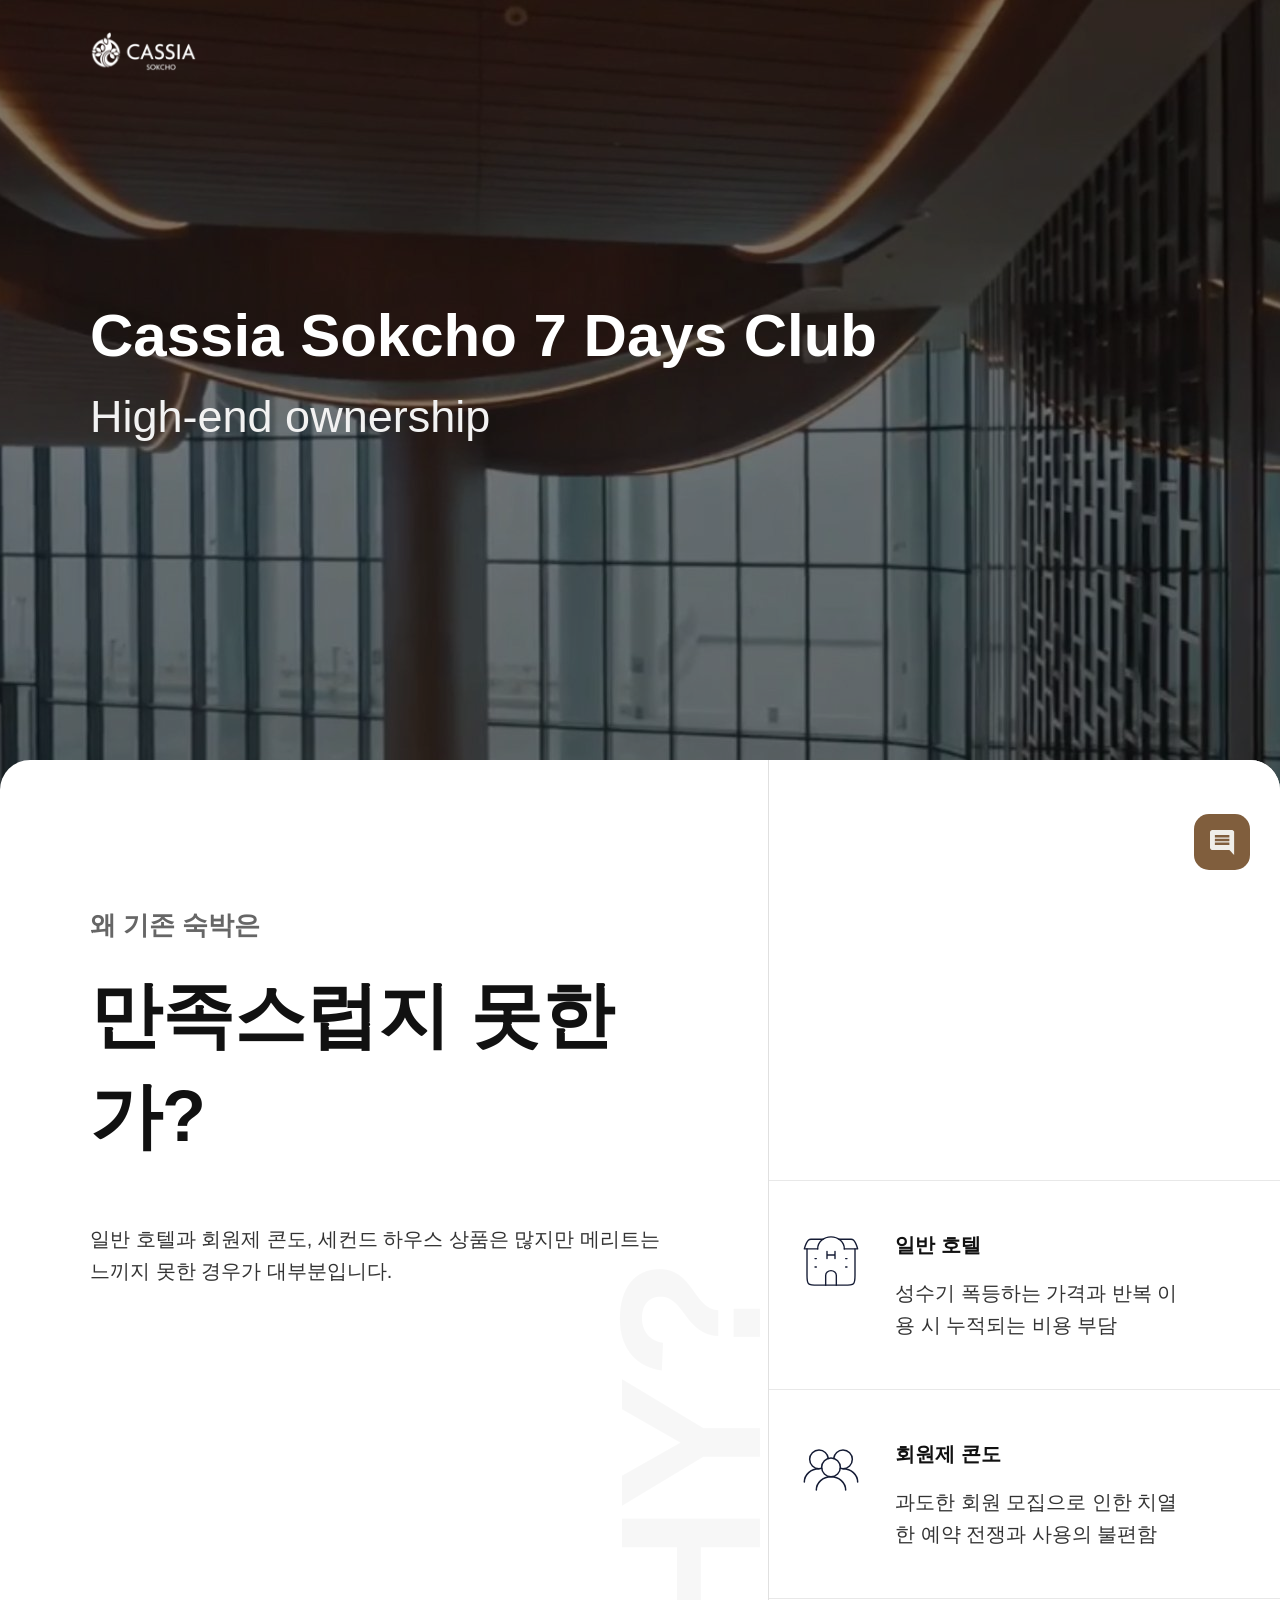
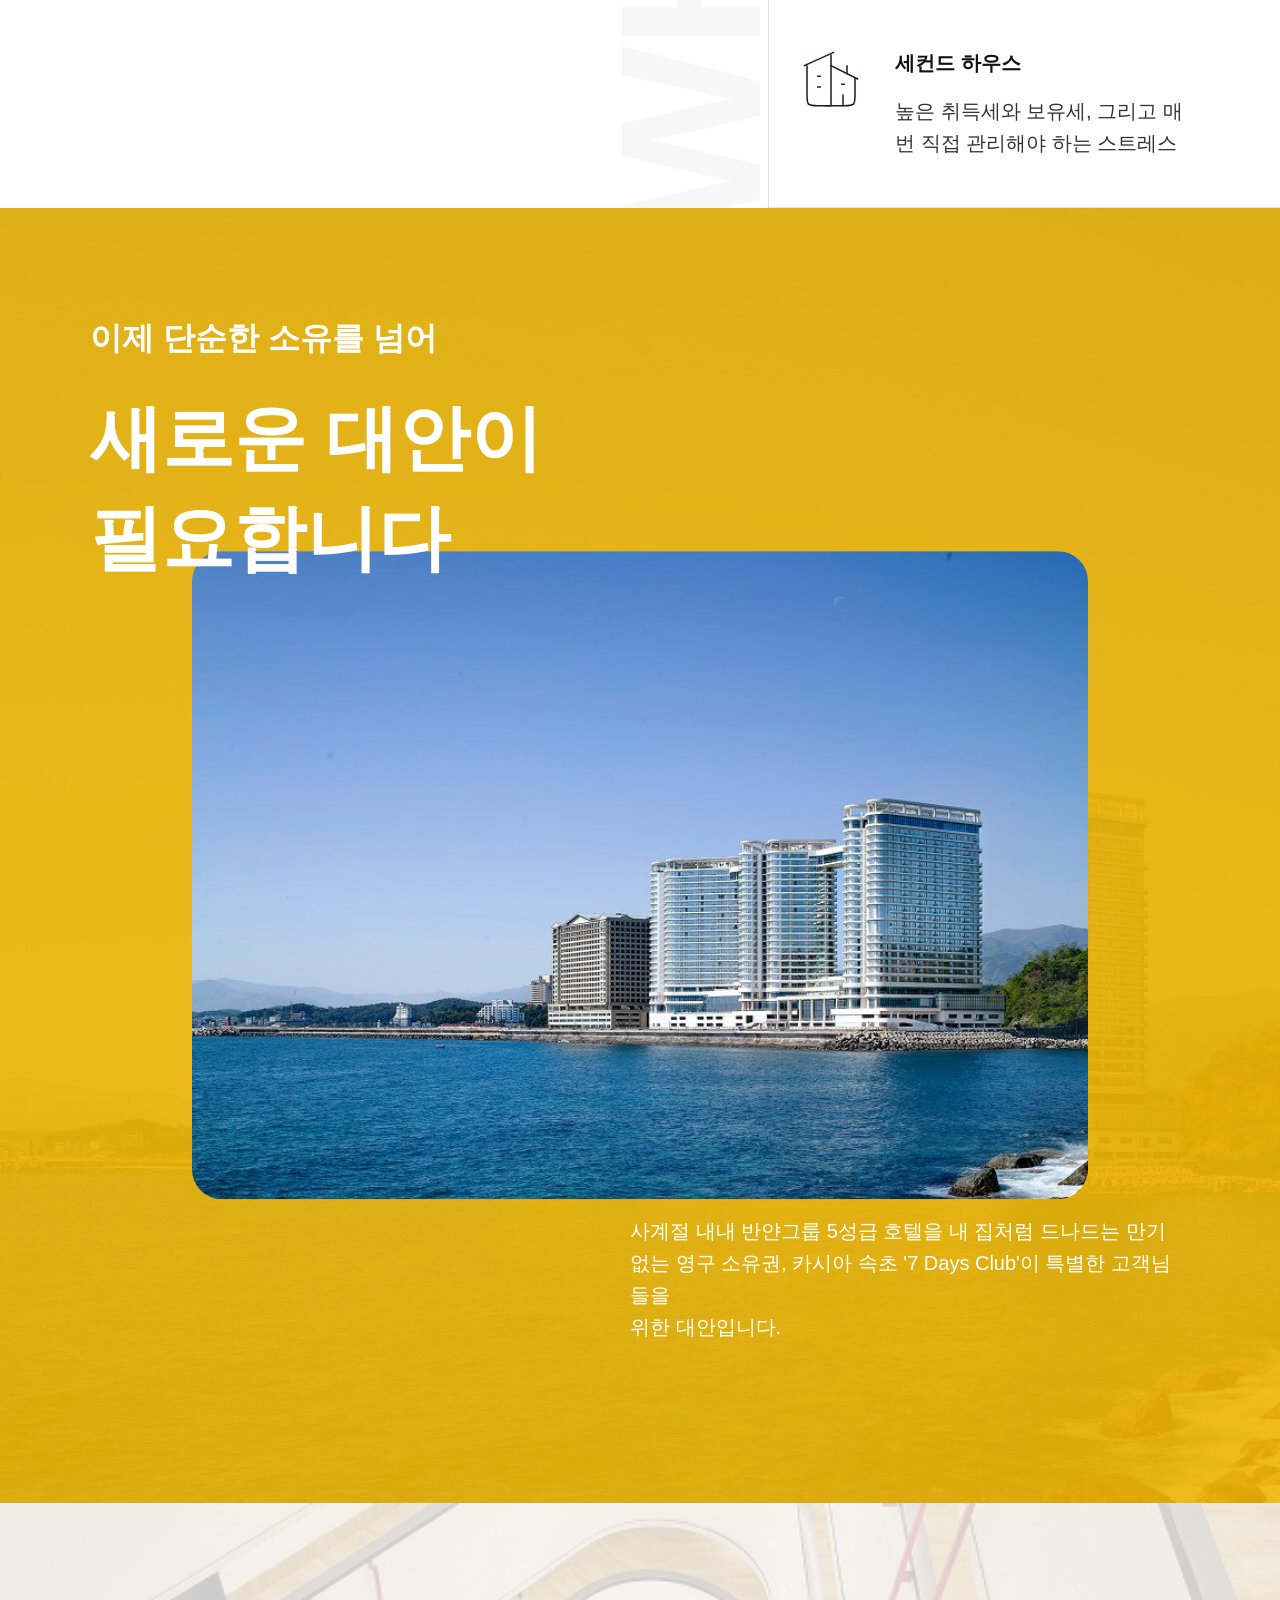
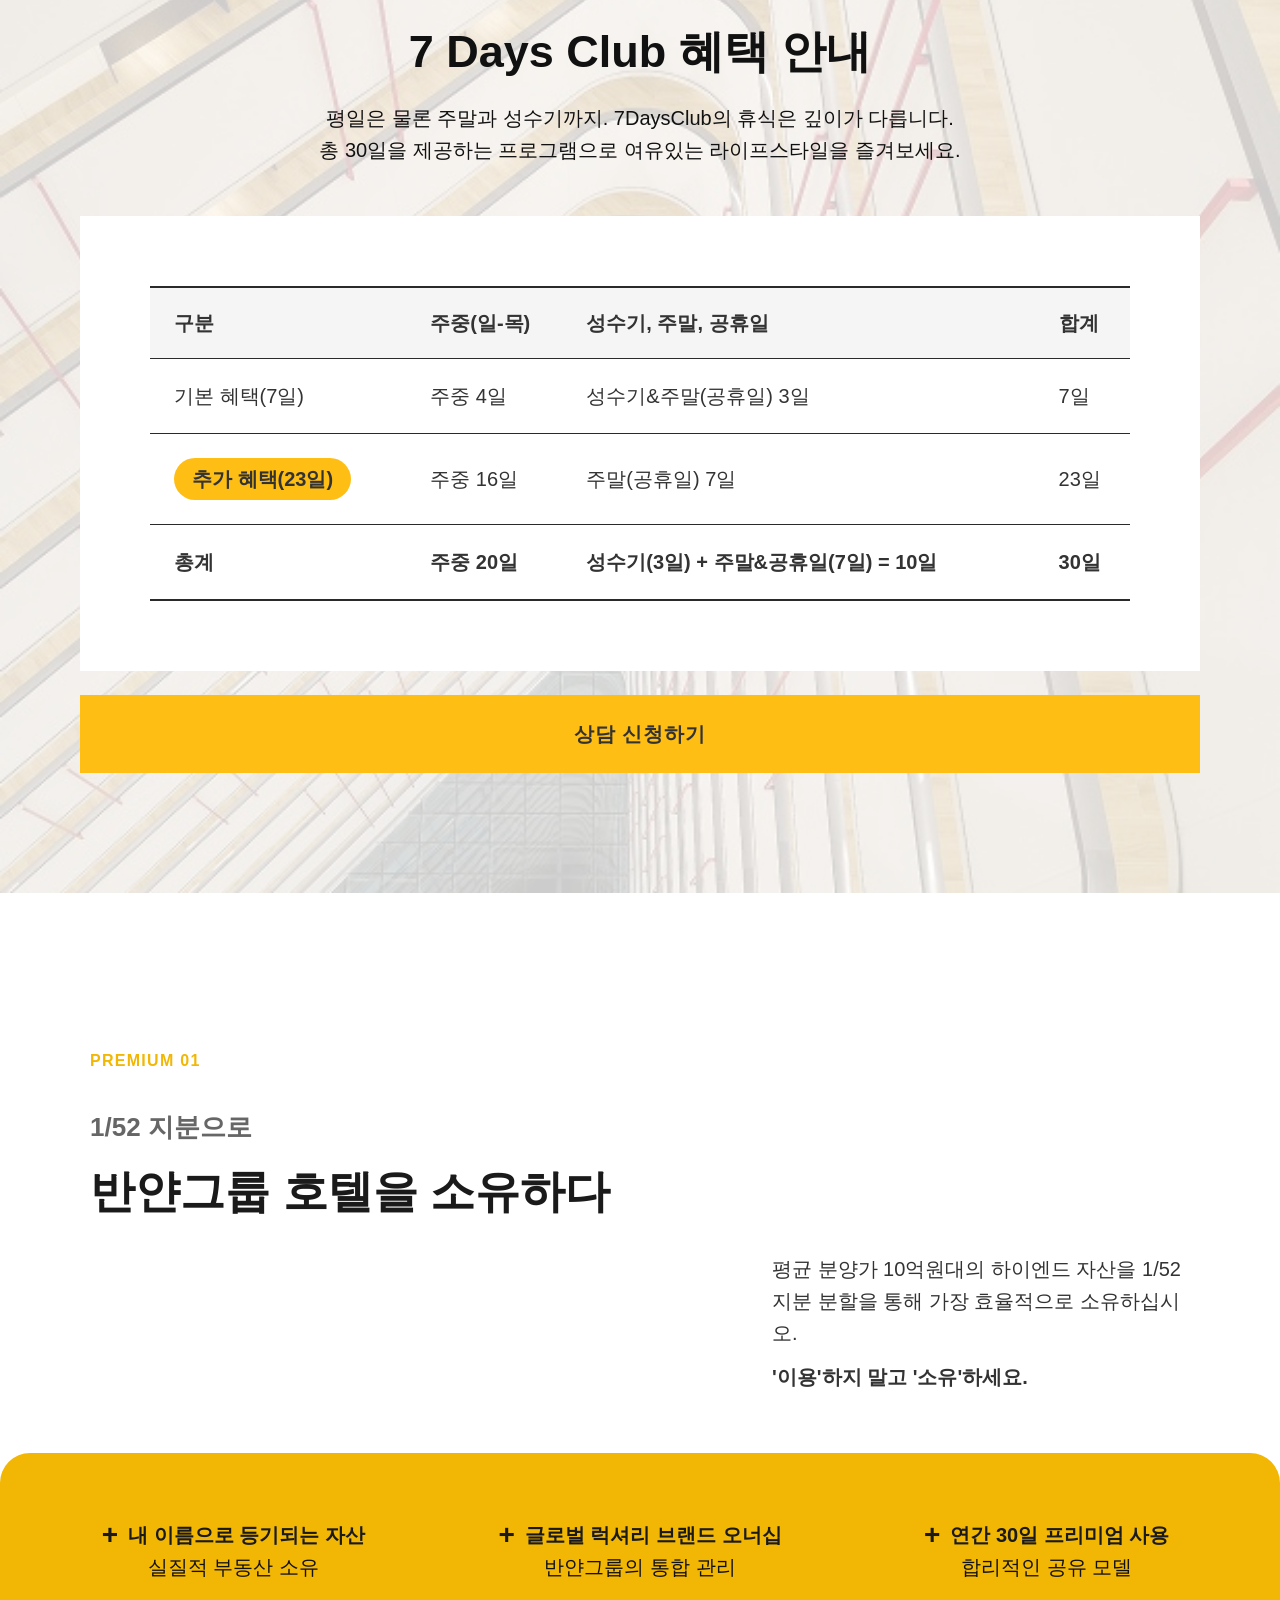
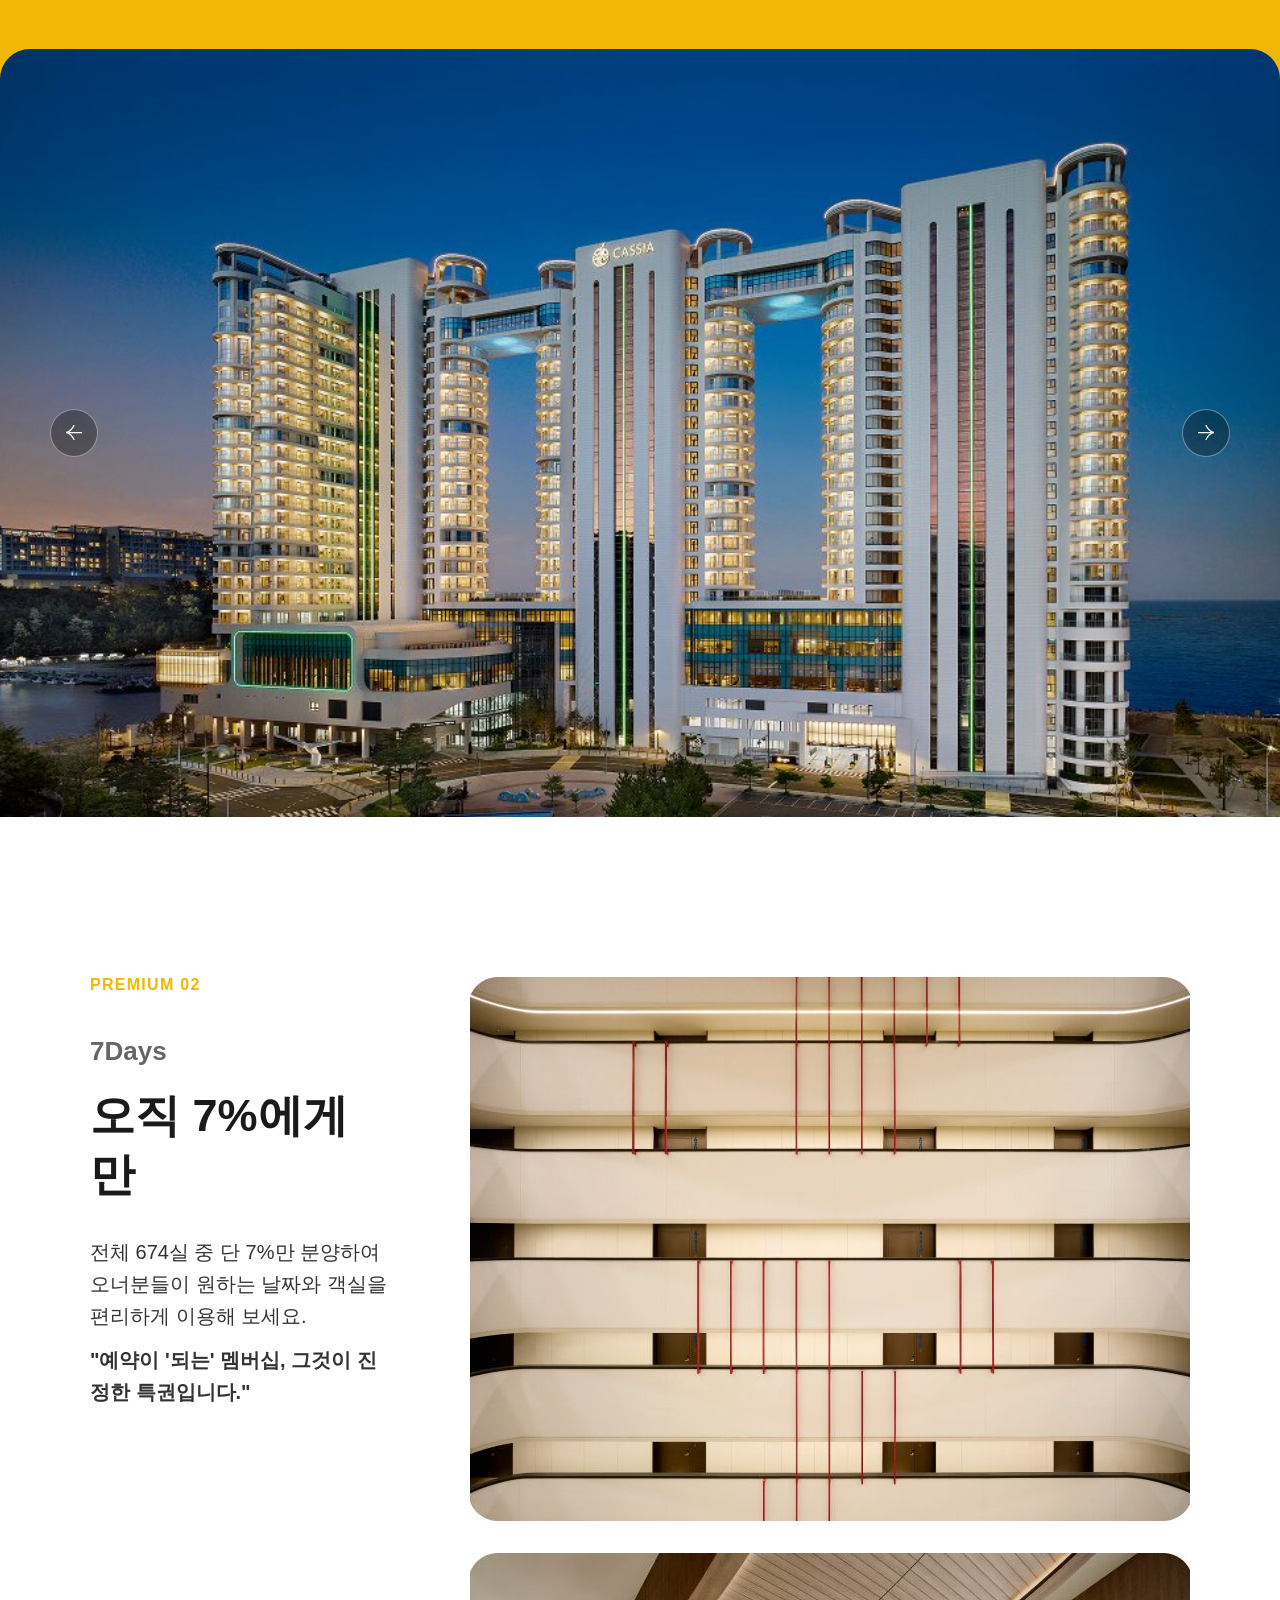
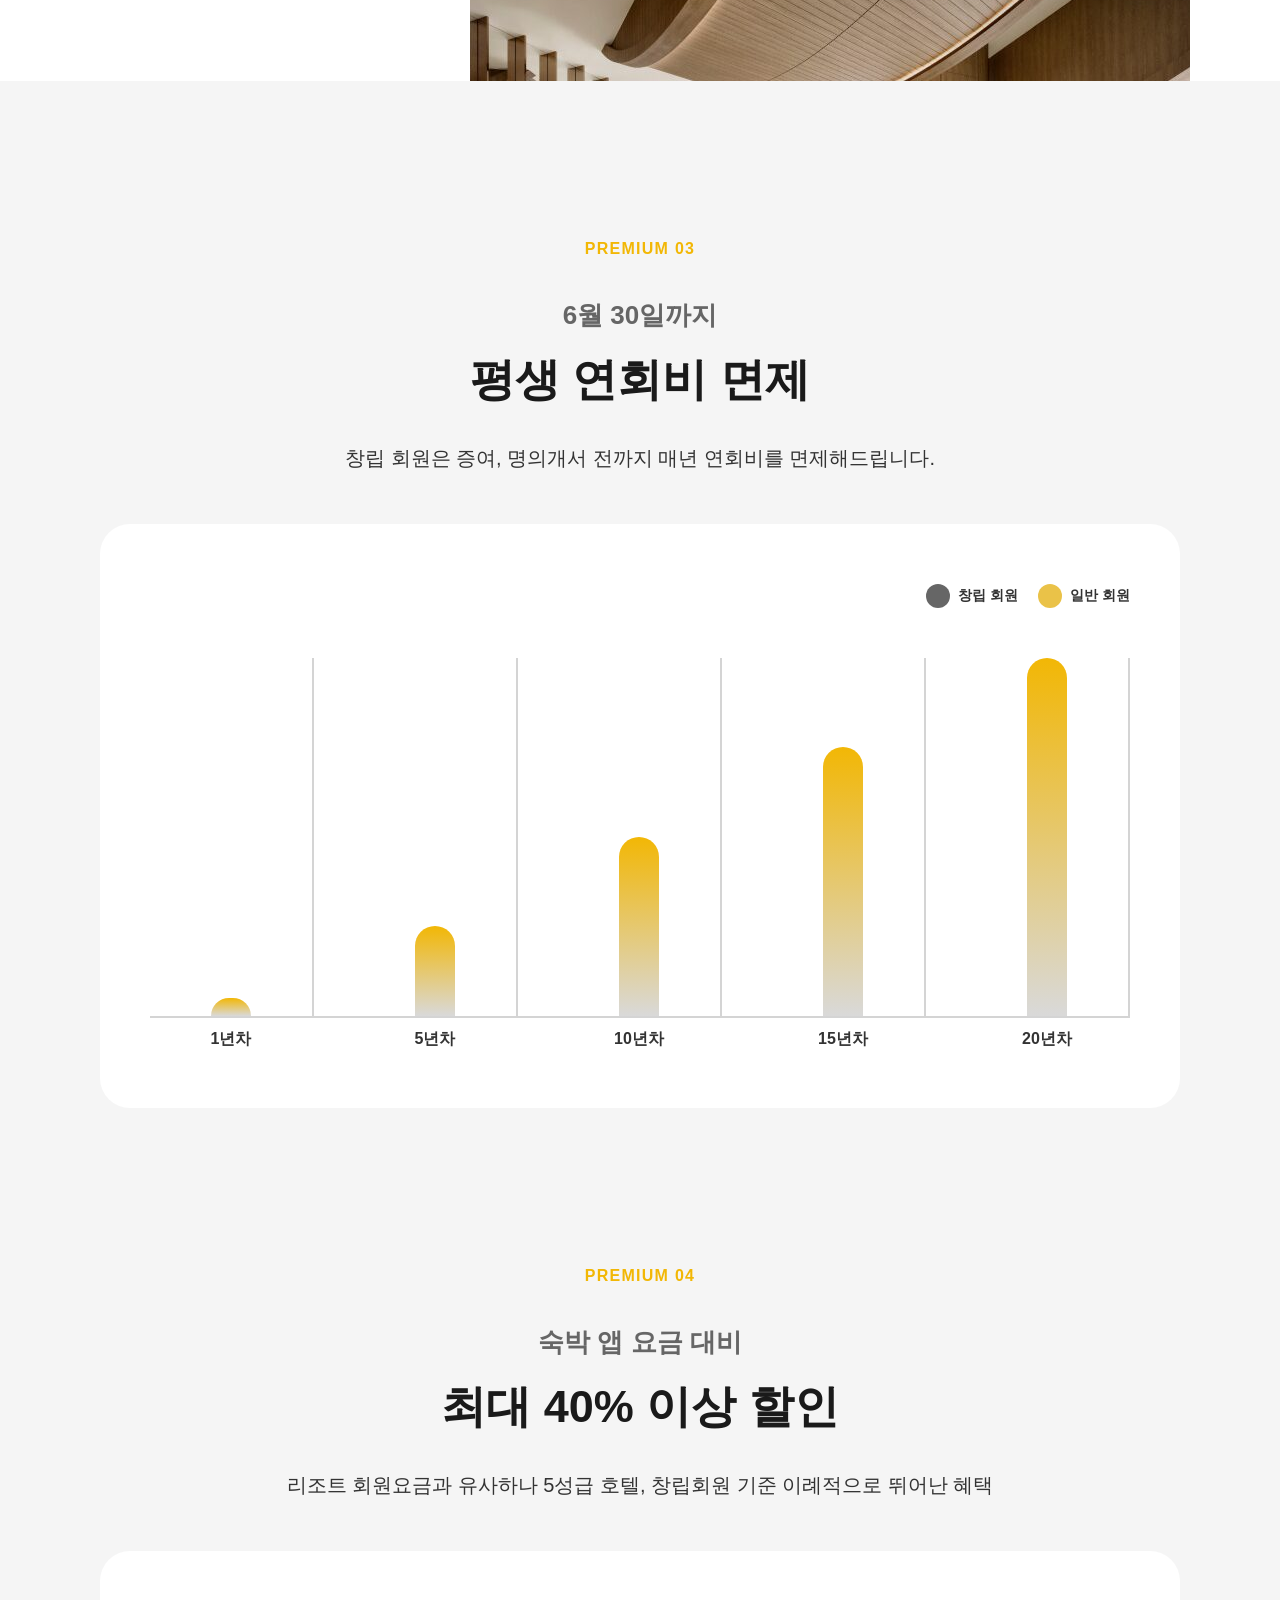
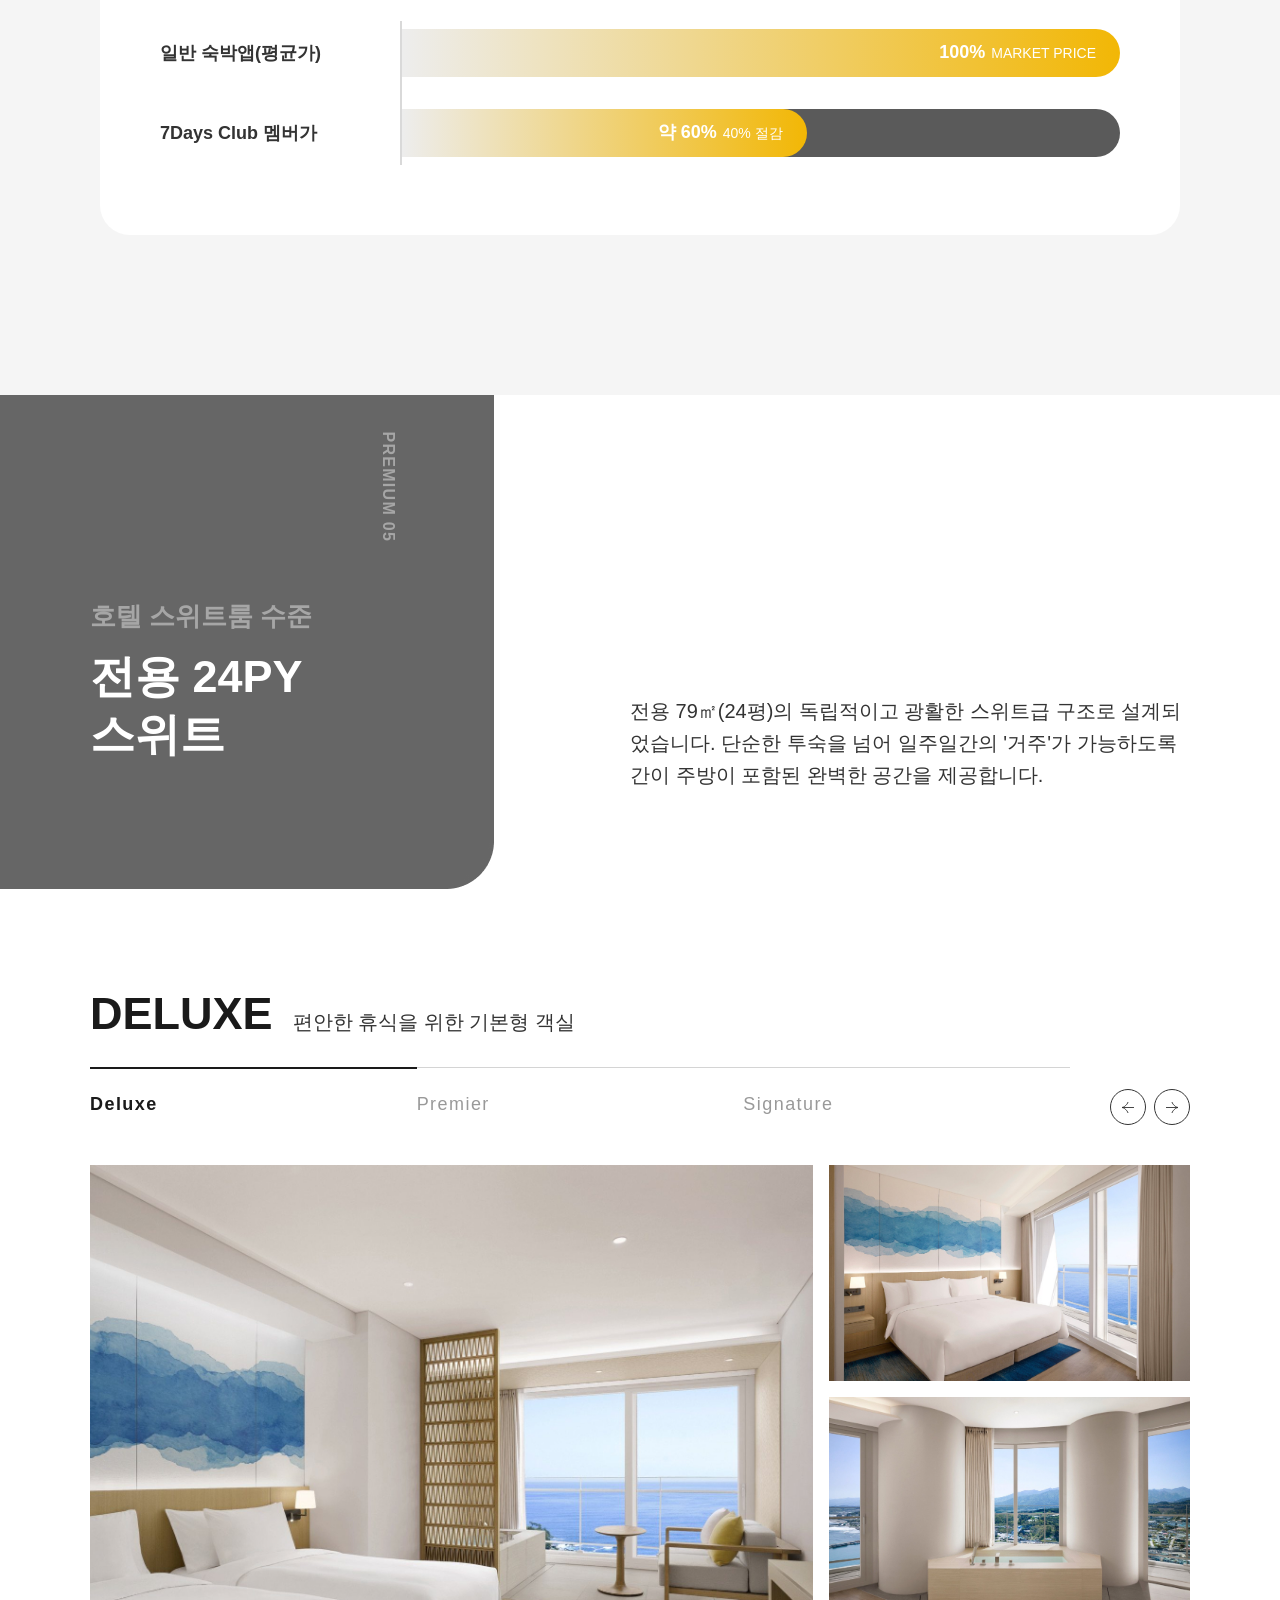
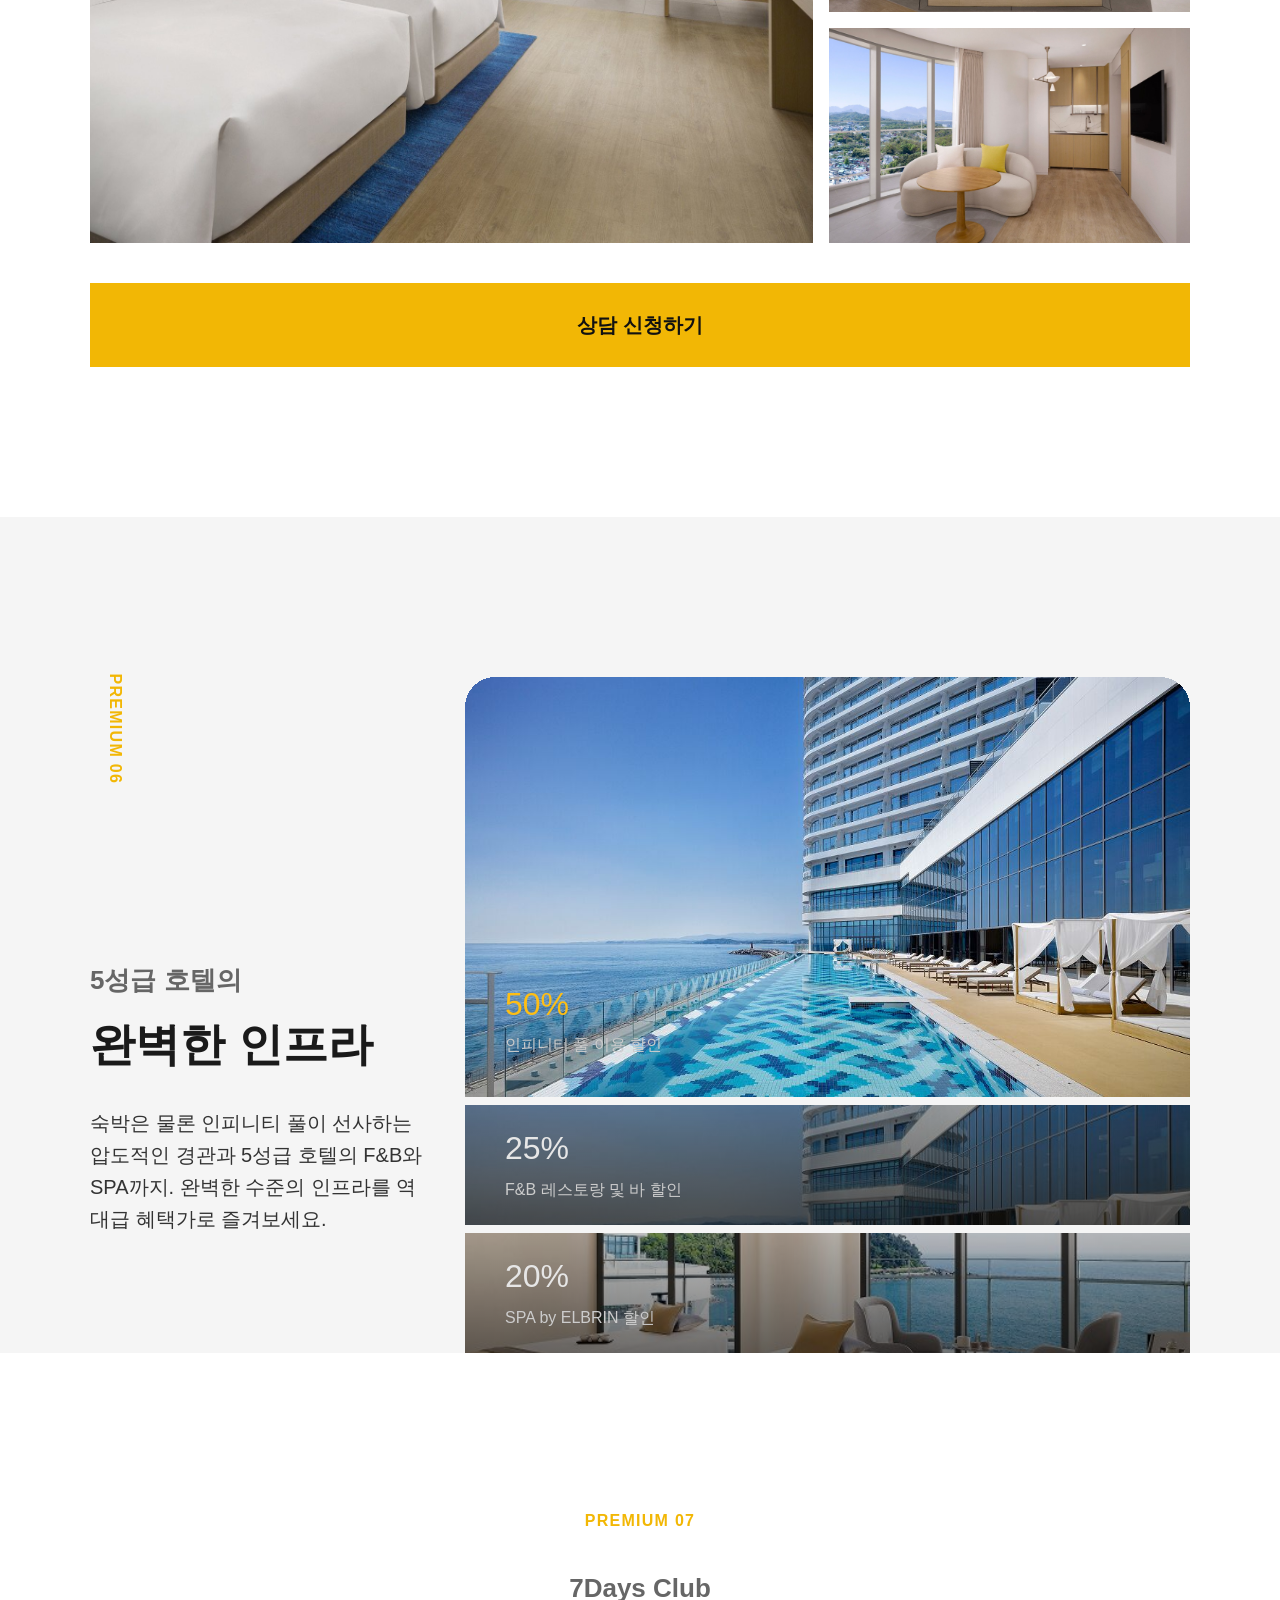
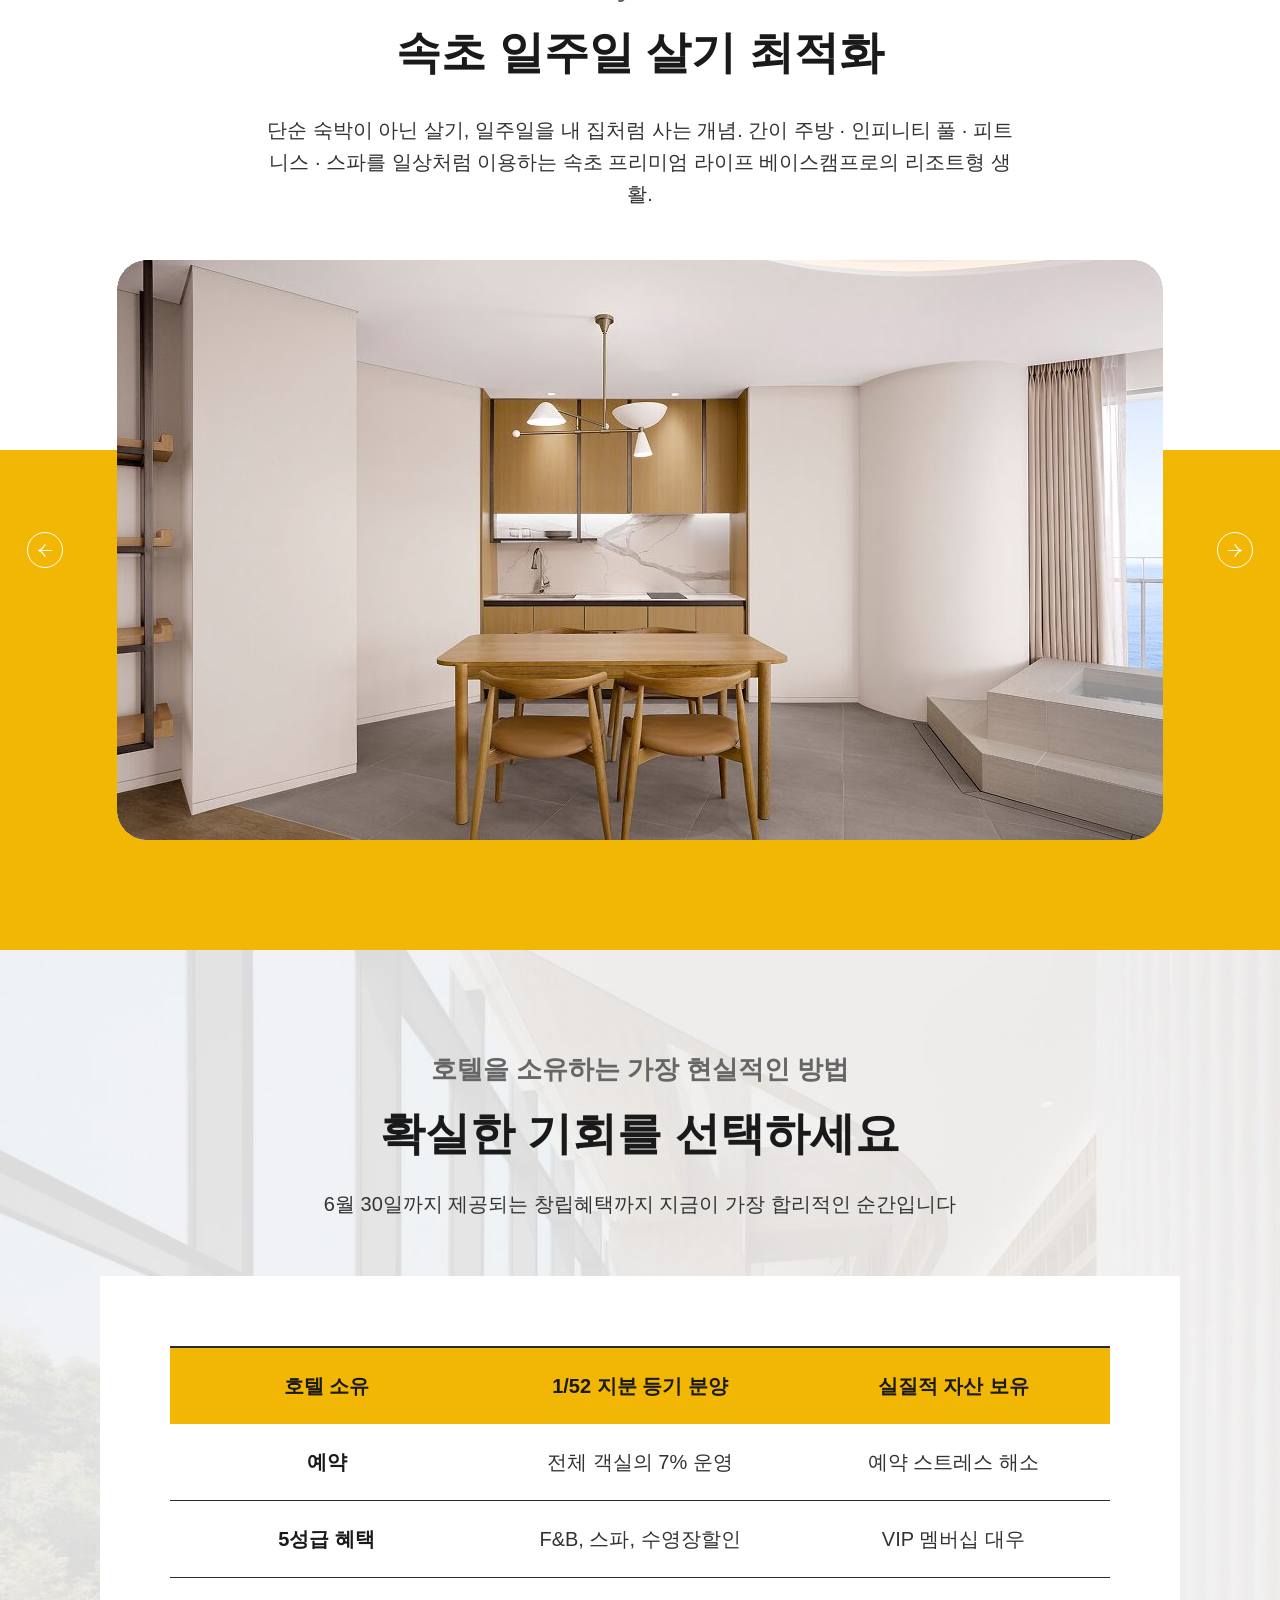
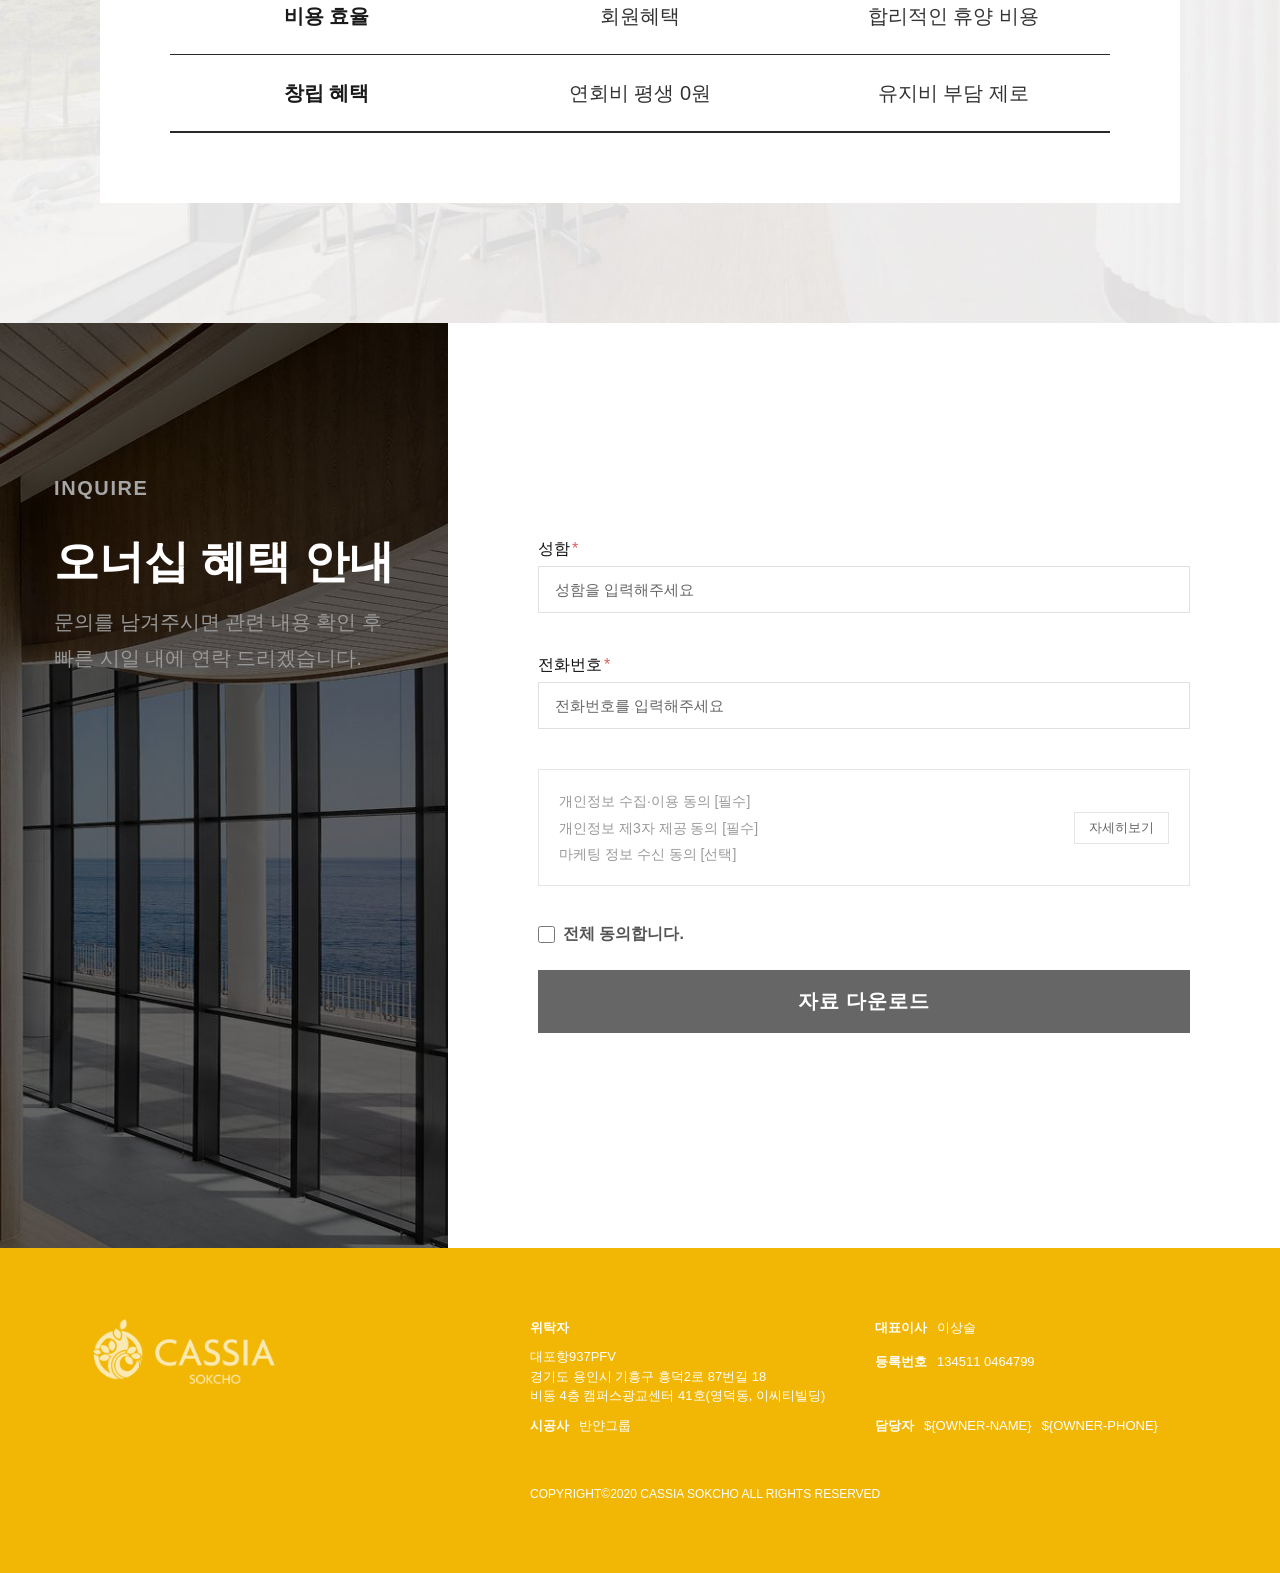
==== casiasokcho-landing-b/index.html @ c1ad207e "이미지 화질 수정, 스타일 수정" ====
<!DOCTYPE html>
<html lang="ko">
<head>
  <meta charset="UTF-8">
  <meta name="viewport" content="width=device-width, initial-scale=1.0">
  <title>Cassia Sokcho 7 Days Club</title>
  <link rel="stylesheet" href="css/reset.css">
  <link rel="stylesheet" href="https://cdn.jsdelivr.net/npm/swiper@11/swiper-bundle.min.css">
  <link rel="stylesheet" href="css/style.css">
  <script src="https://cdn.jsdelivr.net/npm/swiper@11/swiper-bundle.min.js"></script>
  <script src="js/main.js" defer></script>
  <script src="https://es.ehd.kr/widget/expertsales-widget.js"
    data-channel-token="wgt_d55f1be742e427d7e0019ab8b7cf5d9901edb56c66b932d9d0e668174b803bba"
    data-api-url="https://es.ehd.kr"
    data-hide-launcher="true"
    data-trigger-selector=".btn-talk"
    data-custom-name="${OWNER-NAME}"
    data-custom-phone="${OWNER-PHONE}" defer></script>
</head>
<body>

  <!-- HEADER (편집 불가 영역) -->
  <header id="layout-header">
    <h1 class="logo">
      <a href="#">
        <img data-object="FIXATION" src="images/common/logo_white.svg" alt="CASSIA SOKCHO">
      </a>
    </h1>
  </header>

  <!-- CONTENT (편집 가능 영역) -->
  <main id="layout-content">

    <!-- HERO -->
    <section class="sec sec-hero">
      <div class="hero-media">
        <img data-object="FIXATION" src="images/main/main-visual.jpg" alt="카시아 속초 메인 비주얼">
      </div>
      <div class="hero-overlay"></div>
      <div class="hero-content">
        <h2 data-editable="false" data-uid="home-ct-txt-1" class="hero-title">Cassia Sokcho 7 Days Club</h2>
        <p data-editable="false" data-uid="home-ct-txt-2" class="hero-sub">High-end ownership</p>
      </div>
    </section>

    <!-- WHY -->
    <section class="sec sec-why">
      <div class="why-inner">
        <div class="why-lead">
          <div class="why-decor" aria-hidden="true">WHY?</div>
          <p data-editable="false" data-uid="home-ct-txt-3" class="why-kicker">왜 기존 숙박은</p>
          <h2 data-editable="false" data-uid="home-ct-txt-4" class="why-title">만족스럽지 못한가?</h2>
          <p data-editable="false" data-uid="home-ct-txt-5" class="why-body">일반 호텔과 회원제 콘도, 세컨드 하우스 상품은 많지만 메리트는 느끼지 못한 경우가 대부분입니다.</p>
        </div>
        <ul class="why-list">
          <li class="why-item">
            <div class="why-icon">
              <img data-object="FIXATION" src="images/main/icon-hotel.svg" alt="일반 호텔 아이콘">
            </div>
            <div class="why-text">
              <p data-editable="false" data-uid="home-ct-txt-6" class="why-item-label">일반 호텔</p>
              <p data-editable="false" data-uid="home-ct-txt-7" class="why-item-body">성수기 폭등하는 가격과 반복 이용 시 누적되는 비용 부담</p>
            </div>
          </li>
          <li class="why-item">
            <div class="why-icon">
              <img data-object="FIXATION" src="images/main/icon-user-group.svg" alt="회원제 콘도 아이콘">
            </div>
            <div class="why-text">
              <p data-editable="false" data-uid="home-ct-txt-8" class="why-item-label">회원제 콘도</p>
              <p data-editable="false" data-uid="home-ct-txt-9" class="why-item-body">과도한 회원 모집으로 인한 치열한 예약 전쟁과 사용의 불편함</p>
            </div>
          </li>
          <li class="why-item">
            <div class="why-icon">
              <img data-object="FIXATION" src="images/main/icon-house.svg" alt="세컨드 하우스 아이콘">
            </div>
            <div class="why-text">
              <p data-editable="false" data-uid="home-ct-txt-10" class="why-item-label">세컨드 하우스</p>
              <p data-editable="false" data-uid="home-ct-txt-11" class="why-item-body">높은 취득세와 보유세, 그리고 매번 직접 관리해야 하는 스트레스</p>
            </div>
          </li>
        </ul>
      </div>
    </section>

    <!-- 새로운 대안이 필요합니다 -->
    <section class="sec sec-alternative">
      <div class="alternative-bg">
        <img data-object="FIXATION" src="images/main/b-alternative-bg.jpg" alt="카시아 속초 대안">
      </div>
      <div class="alternative-inner">
        <p data-editable="false" data-uid="home-ct-txt-12" class="alternative-kicker">이제 단순한 소유를 넘어</p>
        <h2 data-editable="false" data-uid="home-ct-txt-13" class="alternative-title">새로운 대안이<br>필요합니다</h2>
        <p data-editable="false" data-uid="home-ct-txt-14" class="alternative-body">사계절 내내 반얀그룹 5성급 호텔을 내 집처럼 드나드는 만기 없는 영구 소유권, 카시아 속초 '7 Days Club'이 특별한 고객님들을<br />위한 대안입니다.</p>
      </div>
      <div class="alternative-image">
        <img data-object="FIXATION" src="images/main/slider-img-2.jpg" alt="카시아 속초 대안 이미지">
      </div>
    </section>

    <!-- 7 Days Club 혜택 안내 (A안 기반) -->
    <section class="sec sec-benefit">
      <div class="benefit-bg">
        <img data-object="FIXATION" src="images/sub/exclusive-img-3.jpg" alt="7 Days Club 혜택 섹션 배경">
      </div>
      <div class="benefit-overlay"></div>
      <div class="inner">
        <h2 data-editable="false" data-uid="home-ct-txt-23" class="sec-title">7 Days Club 혜택 안내</h2>
        <p data-editable="false" data-uid="home-ct-txt-24" class="benefit-intro">
          평일은 물론 주말과 성수기까지. 7DaysClub의 휴식은 깊이가 다릅니다.<br>
          총 30일을 제공하는 프로그램으로 여유있는 라이프스타일을 즐겨보세요.
        </p>
        <div class="benefit-table-wrap">
          <table class="benefit-table">
            <thead>
              <tr>
                <th data-editable="false">구분</th>
                <th data-editable="false">주중(일-목)</th>
                <th data-editable="false">성수기, 주말, 공휴일</th>
                <th data-editable="false">합계</th>
              </tr>
            </thead>
            <tbody>
              <tr>
                <td class="cell-category" data-editable="false" data-uid="home-ct-txt-25">기본 혜택(7일)</td>
                <td data-label="주중(일-목)" data-editable="false" data-uid="home-ct-txt-26"><span class="benefit-pc-text">주중 </span>4일</td>
                <td data-label="성수기, 주말, 공휴일" data-editable="false" data-uid="home-ct-txt-27"><span class="benefit-pc-text">성수기&주말(공휴일) </span>3일</td>
                <td data-label="합계" data-editable="false" data-uid="home-ct-txt-28">7일</td>
              </tr>
              <tr class="row-highlight">
                <td class="cell-category" data-editable="false" data-uid="home-ct-txt-29"><span class="badge">추가 혜택(23일)</span></td>
                <td data-label="주중(일-목)" data-editable="false" data-uid="home-ct-txt-30"><span class="benefit-pc-text">주중 </span>16일</td>
                <td data-label="성수기, 주말, 공휴일" data-editable="false" data-uid="home-ct-txt-31"><span class="benefit-pc-text">주말(공휴일) </span>7일</td>
                <td data-label="합계" data-editable="false" data-uid="home-ct-txt-32">23일</td>
              </tr>
              <tr class="row-total">
                <td class="cell-category" data-editable="false" data-uid="home-ct-txt-33">총계</td>
                <td data-label="주중(일-목)" data-editable="false" data-uid="home-ct-txt-34"><span class="benefit-pc-text">주중 </span>20일</td>
                <td data-label="성수기, 주말, 공휴일" data-editable="false" data-uid="home-ct-txt-35"><span class="benefit-pc-text">성수기(3일) + 주말&공휴일(7일) = </span>10일</td>
                <td data-label="합계" data-editable="false" data-uid="home-ct-txt-36">30일</td>
              </tr>
            </tbody>
          </table>
        </div>
        <a href="#consult" data-editable="false" data-uid="home-ct-btn-1" class="btn-primary">상담 신청하기</a>
      </div>
    </section>

    <!-- PREMIUM 01: 1/52 지분으로 반얀그룹 호텔을 소유하다 -->
    <section class="sec sec-premium01">
      <div class="premium01-top">
        <div class="premium01-inner">
          <div class="premium01-left">
            <p data-editable="false" data-uid="home-ct-txt-15" class="premium-tag">PREMIUM 01</p>
            <p data-editable="false" data-uid="home-ct-txt-16" class="premium-kicker">1/52 지분으로</p>
            <h2 data-editable="false" data-uid="home-ct-txt-17" class="premium-title">반얀그룹 호텔을 소유하다</h2>
          </div>
          <div class="premium01-right">
            <p data-editable="false" data-uid="home-ct-txt-18" class="premium-body">평균 분양가 10억원대의 하이엔드 자산을 1/52 지분 분할을 통해 가장 효율적으로 소유하십시오.</p>
            <p data-editable="false" data-uid="home-ct-txt-19" class="premium-body-strong">'이용'하지 말고 '소유'하세요.</p>
          </div>
        </div>
      </div>
      <div class="premium01-benefits">
        <div class="benefit-cell">
          <p data-editable="false" data-uid="home-ct-txt-20" class="benefit-text">
            <span class="benefit-plus" aria-hidden="true">+</span>
            내 이름으로 등기되는 자산</p>
            <p>실질적 부동산 소유</p>
        </div>
        <div class="benefit-cell">
          <p data-editable="false" data-uid="home-ct-txt-21" class="benefit-text">
            <span class="benefit-plus" aria-hidden="true">+</span>
            글로벌 럭셔리 브랜드 오너십</p>
            <p>반얀그룹의 통합 관리</p>
        </div>
        <div class="benefit-cell">
          <p data-editable="false" data-uid="home-ct-txt-22" class="benefit-text">
            <span class="benefit-plus" aria-hidden="true">+</span>
            연간 30일 프리미엄 사용</p>
            <p>합리적인 공유 모델</p>
        </div>
      </div>
      <div class="premium01-band">
        <!-- Swiper: A안 merit-swiper 스타일 -->
        <div class="premium01-slider merit-slider-wrap">
          <div class="swiper merit-swiper" id="premium01Swiper">
            <div class="swiper-wrapper">
              <div class="swiper-slide">
                <img data-editable="false" data-uid="home-ct-img-1" src="images/main/slider-img-1.jpg" alt="카시아 속초">
              </div>
              <div class="swiper-slide">
                <img data-editable="false" data-uid="home-ct-img-2" src="images/sub/premium01-slide-2.jpg" alt="카시아 속초">
              </div>
              <div class="swiper-slide">
                <img data-editable="false" data-uid="home-ct-img-3" src="images/main/main-global-portfolio-1.jpg" alt="카시아 속초">
              </div>
            </div>
            <div class="swiper-pagination merit-pagination"></div>
          </div>
          <div class="merit-slider-top">
            <div class="merit-counter">
              <span class="merit-current">01</span>
              <span class="merit-bar"><span class="merit-progress"></span></span>
              <span class="merit-total">03</span>
            </div>
          </div>
          <button type="button" class="btn-merit-prev" aria-label="이전">
            <img data-object="FIXATION" src="images/common/arr-prev-w.svg" alt="이전">
          </button>
          <button type="button" class="btn-merit-next" aria-label="다음">
            <img data-object="FIXATION" src="images/common/arr-next-w.svg" alt="다음">
          </button>
        </div>
      </div>
    </section>

    <!-- PREMIUM 02: 오직 7%에게만 -->
    <section class="sec sec-premium02">
      <div class="premium02-inner">
        <div class="premium02-left">
          <p data-editable="false" data-uid="home-ct-txt-42" class="premium-tag">PREMIUM 02</p>
          <p data-editable="false" data-uid="home-ct-txt-43" class="premium-kicker">7Days</p>
          <h2 data-editable="false" data-uid="home-ct-txt-44" class="premium-title">오직 7%에게만</h2>
          <p data-editable="false" data-uid="home-ct-txt-45" class="premium-body">전체 674실 중 단 7%만 분양하여 오너분들이 원하는 날짜와 객실을 편리하게 이용해 보세요.</p>
          <p data-editable="false" data-uid="home-ct-txt-46" class="premium-body-strong">"예약이 '되는' 멤버십, 그것이 진정한 특권입니다."</p>
        </div>
        <div class="premium02-right">
          <div class="swiper night-swiper" id="nightSwiper">
            <div class="swiper-wrapper night-stack">
              <div class="swiper-slide night-card">
                <img data-editable="false" data-uid="home-ct-img-n1" src="images/main/b-night-1.jpg" alt="카시아 속초 야경 1">
              </div>
              <div class="swiper-slide night-card">
                <img data-editable="false" data-uid="home-ct-img-n2" src="images/main/b-night-2.jpg" alt="카시아 속초 야경 2">
              </div>
              <div class="swiper-slide night-card">
                <img data-editable="false" data-uid="home-ct-img-n3" src="images/main/b-night-3.jpg" alt="카시아 속초 야경 3">
              </div>
            </div>
            <div class="swiper-pagination night-pagination"></div>
          </div>
        </div>
      </div>
    </section>

    <!-- PREMIUM 03: 평생 연회비 면제 + 차트 -->
    <section class="sec sec-premium03">
      <div class="premium03-inner">
        <div class="premium03-head">
          <p data-editable="false" data-uid="home-ct-txt-47" class="premium-tag">PREMIUM 03</p>
          <p data-editable="false" data-uid="home-ct-txt-48" class="premium-kicker">6월 30일까지</p>
          <h2 data-editable="false" data-uid="home-ct-txt-49" class="premium-title">평생 연회비 면제</h2>
          <p data-editable="false" data-uid="home-ct-txt-50" class="premium-body">창립 회원은 증여, 명의개서 전까지 매년 연회비를 면제해드립니다.</p>
        </div>
        <div class="chart-card">
          <div class="chart-legend">
            <span class="legend-dot legend-dot--accent"></span><span data-editable="false" data-uid="home-ct-txt-51">창립 회원</span>
            <span class="legend-dot legend-dot--alt"></span><span data-editable="false" data-uid="home-ct-txt-52">일반 회원</span>
          </div>
          <ul class="chart-bars">
            <li class="chart-bar"><span class="bar bar--5" style="--h:5%"></span><span class="bar-label" data-editable="false" data-uid="home-ct-txt-53">1년차</span></li>
            <li class="chart-bar"><span class="bar bar--25" style="--h:25%"></span><span class="bar-label" data-editable="false" data-uid="home-ct-txt-54">5년차</span></li>
            <li class="chart-bar"><span class="bar bar--50" style="--h:50%"></span><span class="bar-label" data-editable="false" data-uid="home-ct-txt-55">10년차</span></li>
            <li class="chart-bar"><span class="bar bar--75" style="--h:75%"></span><span class="bar-label" data-editable="false" data-uid="home-ct-txt-56">15년차</span></li>
            <li class="chart-bar"><span class="bar bar--100" style="--h:100%"></span><span class="bar-label" data-editable="false" data-uid="home-ct-txt-57">20년차</span></li>
          </ul>
        </div>
      </div>
    </section>

    <!-- PREMIUM 04: 숙박 앱 요금 대비 최대 40% 이상 할인 -->
    <section class="sec sec-premium04">
      <div class="premium04-inner">
        <div class="premium04-head">
          <p data-editable="false" data-uid="home-ct-txt-p04-1" class="premium-tag">PREMIUM 04</p>
          <p data-editable="false" data-uid="home-ct-txt-p04-2" class="premium-kicker">숙박 앱 요금 대비</p>
          <h2 data-editable="false" data-uid="home-ct-txt-p04-3" class="premium-title">최대 40% 이상 할인</h2>
          <p data-editable="false" data-uid="home-ct-txt-p04-4" class="premium-body">리조트 회원요금과 유사하나 5성급 호텔, 창립회원 기준 이례적으로 뛰어난 혜택</p>
        </div>
        <div class="compare-card">
          <div class="compare-labels">
            <span class="compare-label" data-editable="false" data-uid="home-ct-txt-p04-5">일반 숙박앱(평균가)</span>
            <span class="compare-label" data-editable="false" data-uid="home-ct-txt-p04-8">7Days Club 멤버가</span>
          </div>
          <div class="compare-tracks">
            <div class="compare-track">
              <span class="compare-bar compare-bar--yellow" style="width:100%">
                <span class="compare-bar-text">
                  <b data-editable="false" data-uid="home-ct-txt-p04-6">100%</b>
                  <span data-editable="false" data-uid="home-ct-txt-p04-7">MARKET PRICE</span>
                </span>
              </span>
            </div>
            <div class="compare-track compare-track--split">
              <span class="compare-bar compare-bar--yellow" style="width:60%">
                <span class="compare-bar-text">
                  <b data-editable="false" data-uid="home-ct-txt-p04-9">약 60%</b>
                  <span data-editable="false" data-uid="home-ct-txt-p04-10">40% 절감</span>
                </span>
              </span>
              <span class="compare-bar compare-bar--gray" style="width:50%"></span>
            </div>
          </div>
        </div>
      </div>
    </section>

    <!-- ROOM: 객실 안내 (A안 기반) -->
    <section class="sec sec-room">
      <div class="room-hero">
        <div class="room-hero-media">
          <img data-object="FIXATION" src="images/sub/b-room-suite.jpg" alt="전용 24PY 스위트">
          <div class="room-hero-content">
            <p data-editable="false" data-uid="home-ct-txt-58a" class="premium-tag room-hero-tag">PREMIUM 05</p>
            <div class="room-hero-title-wrap">
              <p data-editable="false" data-uid="home-ct-txt-58" class="premium-kicker room-hero-kicker">호텔 스위트룸 수준</p>
              <h2 data-editable="false" data-uid="home-ct-txt-59" class="premium-title room-hero-title">전용 24PY<br /> 스위트 </h2>
            </div>
          </div>
        </div>
        <div class="room-hero-body">
          <p data-editable="false" data-uid="home-ct-txt-60" class="room-hero-body-text">
            전용 79㎡(24평)의 독립적이고 광활한 스위트급 구조로 설계되었습니다. 단순한 투숙을 넘어 일주일간의 '거주'가 가능하도록 간이 주방이 포함된 완벽한 공간을 제공합니다.
          </p>
        </div>
      </div>

      <div class="inner">
        <div class="room-level-bar">
          <p class="room-level-name" data-room-level-name>DELUXE</p>
          <p class="room-level-tagline" data-room-level-tagline>편안한 휴식을 위한 기본형 객실</p>
        </div>

        <div class="room-tabs-row">
          <div class="room-tabs" role="tablist">
            <button type="button" class="room-tab is-active" role="tab" data-idx="0" data-name="DELUXE" data-tagline="편안한 휴식을 위한 기본형 객실">Deluxe</button>
            <button type="button" class="room-tab" role="tab" data-idx="1" data-name="PREMIER" data-tagline="더 여유로운 재류를 위한 균형">Premier</button>
            <button type="button" class="room-tab" role="tab" data-idx="2" data-name="SIGNATURE" data-tagline="경험의 정점을 원하는 순간을 위해">Signature</button>
          </div>
          <div class="room-nav">
            <button type="button" class="btn-room-prev" aria-label="이전">
              <img data-object="FIXATION" src="images/common/arr-prev-w.svg" alt="이전">
            </button>
            <button type="button" class="btn-room-next" aria-label="다음">
              <img data-object="FIXATION" src="images/common/arr-next-w.svg" alt="다음">
            </button>
          </div>
        </div>

        <div class="swiper room-swiper" id="roomSwiper">
          <div class="swiper-wrapper">
            <div class="swiper-slide">
              <div class="room-slide-info">
                <p class="room-slide-name">DELUXE</p>
                <p class="room-slide-tagline">편안한 휴식을 위한 기본형 객실</p>
              </div>
              <div class="room-gallery" data-type-idx="0">
                <button type="button" class="room-gallery-main" data-img-idx="0" aria-label="확대 보기">
                  <img data-editable="false" data-uid="home-ct-img-dlx-1" src="images/sub/dlx-img-1.jpg" alt="Deluxe 대표 이미지">
                </button>
                <div class="room-gallery-sub">
                  <button type="button" class="room-gallery-sub-item" data-img-idx="1" aria-label="확대 보기">
                    <img data-editable="false" data-uid="home-ct-img-dlx-2" src="images/sub/dlx-img-2.jpg" alt="Deluxe 이미지 2">
                  </button>
                  <button type="button" class="room-gallery-sub-item" data-img-idx="2" aria-label="확대 보기">
                    <img data-editable="false" data-uid="home-ct-img-dlx-3" src="images/sub/dlx-img-3.jpg" alt="Deluxe 이미지 3">
                  </button>
                  <button type="button" class="room-gallery-sub-item" data-img-idx="3" aria-label="확대 보기">
                    <img data-editable="false" data-uid="home-ct-img-dlx-4" src="images/sub/dlx-img-4.jpg" alt="Deluxe 이미지 4">
                  </button>
                </div>
              </div>
            </div>
            <div class="swiper-slide">
              <div class="room-slide-info">
                <p class="room-slide-name">PREMIER</p>
                <p class="room-slide-tagline">더 여유로운 재류를 위한 균형</p>
              </div>
              <div class="room-gallery" data-type-idx="1">
                <button type="button" class="room-gallery-main" data-img-idx="0" aria-label="확대 보기">
                  <img data-editable="false" data-uid="home-ct-img-pre-1" src="images/sub/pre-img-1.jpg" alt="Premier 대표 이미지">
                </button>
                <div class="room-gallery-sub">
                  <button type="button" class="room-gallery-sub-item" data-img-idx="1" aria-label="확대 보기">
                    <img data-editable="false" data-uid="home-ct-img-pre-2" src="images/sub/pre-img-2.jpg" alt="Premier 이미지 2">
                  </button>
                  <button type="button" class="room-gallery-sub-item" data-img-idx="2" aria-label="확대 보기">
                    <img data-editable="false" data-uid="home-ct-img-pre-3" src="images/sub/pre-img-3.jpg" alt="Premier 이미지 3">
                  </button>
                  <button type="button" class="room-gallery-sub-item" data-img-idx="3" aria-label="확대 보기">
                    <img data-editable="false" data-uid="home-ct-img-pre-4" src="images/sub/pre-img-4.jpg" alt="Premier 이미지 4">
                  </button>
                </div>
              </div>
            </div>
            <div class="swiper-slide">
              <div class="room-slide-info">
                <p class="room-slide-name">SIGNATURE</p>
                <p class="room-slide-tagline">경험의 정점을 원하는 순간을 위해</p>
              </div>
              <div class="room-gallery" data-type-idx="2">
                <button type="button" class="room-gallery-main" data-img-idx="0" aria-label="확대 보기">
                  <img data-editable="false" data-uid="home-ct-img-sig-1" src="images/sub/sig-img-1.jpg" alt="Signature 대표 이미지">
                </button>
                <div class="room-gallery-sub">
                  <button type="button" class="room-gallery-sub-item" data-img-idx="1" aria-label="확대 보기">
                    <img data-editable="false" data-uid="home-ct-img-sig-2" src="images/sub/sig-img-2.jpg" alt="Signature 이미지 2">
                  </button>
                  <button type="button" class="room-gallery-sub-item" data-img-idx="2" aria-label="확대 보기">
                    <img data-editable="false" data-uid="home-ct-img-sig-3" src="images/sub/sig-img-3.jpg" alt="Signature 이미지 3">
                  </button>
                  <button type="button" class="room-gallery-sub-item" data-img-idx="3" aria-label="확대 보기">
                    <img data-editable="false" data-uid="home-ct-img-sig-4" src="images/sub/sig-img-4.jpg" alt="Signature 이미지 4">
                  </button>
                </div>
              </div>
            </div>
          </div>
        </div>

        <a href="#consult" data-editable="false" data-uid="home-ct-btn-room" class="btn-primary room-btn">상담 신청하기</a>
      </div>

      <div class="room-lightbox" id="roomLightbox" hidden aria-hidden="true" role="dialog" aria-modal="true">
        <button type="button" class="room-lightbox-close" aria-label="닫기">
          <span aria-hidden="true">&times;</span>
        </button>
        <div class="swiper room-lightbox-swiper" id="roomLightboxSwiper">
          <div class="swiper-wrapper"></div>
          <button type="button" class="room-lightbox-prev" aria-label="이전">
            <img data-object="FIXATION" src="images/common/arr-prev-w.svg" alt="이전">
          </button>
          <button type="button" class="room-lightbox-next" aria-label="다음">
            <img data-object="FIXATION" src="images/common/arr-next-w.svg" alt="다음">
          </button>
          <div class="room-lightbox-counter">
            <span class="room-lightbox-current">01</span>
            <span class="room-lightbox-sep">/</span>
            <span class="room-lightbox-total">04</span>
          </div>
        </div>
      </div>
    </section>

    <!-- PREMIUM 06: 완벽한 인프라 (B_옐로 시안 기준) -->
    <section class="sec sec-premium06">
      <div class="premium06-inner">
        <div class="premium06-head">
          <p data-editable="false" data-uid="home-ct-txt-62" class="premium-tag">PREMIUM 06</p>
          <div>
            <p data-editable="false" data-uid="home-ct-txt-63" class="premium-kicker">5성급 호텔의</p>
            <h2 data-editable="false" data-uid="home-ct-txt-64" class="premium-title">완벽한 인프라</h2>
            <p data-editable="false" data-uid="home-ct-txt-65" class="premium-body">숙박은 물론 인피니티 풀이 선사하는 압도적인 경관과 5성급 호텔의 F&B와 SPA까지. 완벽한 수준의 인프라를 역대급 혜택가로 즐겨보세요.</p>
          </div>
        </div>
        <div class="swiper premium06-swiper" id="premium06Swiper">
          <div class="swiper-wrapper premium06-stack">
            <div class="swiper-slide infra-card infra-card--hero">
              <img data-editable="false" data-uid="home-ct-img-6" src="images/sub/b-infra-bg.jpg" alt="5성급 호텔 인프라">
              <div class="infra-card-body">
                <p data-editable="false" data-uid="home-ct-txt-66a" class="infra-percent infra-percent--accent">50%</p>
                <p data-editable="false" data-uid="home-ct-txt-66" class="infra-label">인피니티 풀 이용 할인</p>
              </div>
            </div>
            <div class="swiper-slide infra-card">
              <img data-editable="false" data-uid="home-ct-img-7" src="images/sub/fac-img-1-1.jpg" alt="F&B 레스토랑 및 바">
              <div class="infra-card-overlay"></div>
              <div class="infra-card-body">
                <p data-editable="false" data-uid="home-ct-txt-67a" class="infra-percent">25%</p>
                <p data-editable="false" data-uid="home-ct-txt-67" class="infra-label">F&B 레스토랑 및 바 할인</p>
              </div>
            </div>
            <div class="swiper-slide infra-card">
              <img data-editable="false" data-uid="home-ct-img-8" src="images/sub/fac-img-2.jpg" alt="SPA by ELBRIN">
              <div class="infra-card-overlay"></div>
              <div class="infra-card-body">
                <p data-editable="false" data-uid="home-ct-txt-68a" class="infra-percent">20%</p>
                <p data-editable="false" data-uid="home-ct-txt-68" class="infra-label">SPA by ELBRIN 할인</p>
              </div>
            </div>
          </div>
        </div>
      </div>
    </section>

    <!-- PREMIUM 07: 속초 일주일 살기 최적화 -->
    <section class="sec sec-premium07">
      <div class="premium07-band"></div>
      <div class="premium07-inner">
        <div class="premium07-head">
          <p data-editable="false" data-uid="home-ct-txt-69" class="premium-tag">PREMIUM 07</p>
          <p data-editable="false" data-uid="home-ct-txt-70" class="premium-kicker">7Days Club</p>
          <h2 data-editable="false" data-uid="home-ct-txt-71" class="premium-title">속초 일주일 살기 최적화</h2>
          <p data-editable="false" data-uid="home-ct-txt-72" class="premium-body">단순 숙박이 아닌 살기, 일주일을 내 집처럼 사는 개념. 간이 주방 · 인피니티 풀 · 피트니스 · 스파를 일상처럼 이용하는 속초 프리미엄 라이프 베이스캠프로의 리조트형 생활.</p>
        </div>
        <div class="premium07-slider">
          <div class="swiper premium07-swiper" id="premium07Swiper">
            <div class="swiper-wrapper">
              <div class="swiper-slide">
                <img data-editable="false" data-uid="home-ct-img-9" src="images/sub/b-dining-bg.jpg" alt="속초 일주일 살기 1">
              </div>
              <div class="swiper-slide">
                <img data-editable="false" data-uid="home-ct-img-9b" src="images/sub/b-infra-bg.jpg" alt="속초 일주일 살기 2">
              </div>
              <div class="swiper-slide">
                <img data-editable="false" data-uid="home-ct-img-9c" src="images/sub/b-health-bg.jpg" alt="속초 일주일 살기 3">
              </div>
              <div class="swiper-slide">
                <img data-editable="false" data-uid="home-ct-img-9d" src="images/sub/b-spa-bg.jpg" alt="속초 일주일 살기 4">
              </div>
            </div>
          </div>
          <button type="button" class="btn-premium07-prev" aria-label="이전">
            <img data-object="FIXATION" src="images/common/arr-prev-w.svg" alt="이전">
          </button>
          <button type="button" class="btn-premium07-next" aria-label="다음">
            <img data-object="FIXATION" src="images/common/arr-next-w.svg" alt="다음">
          </button>
        </div>
      </div>
    </section>

    <!-- COMPARE: 비교 분석 (A안 기반) -->
    <section class="sec sec-compare">
      <div class="inner">
        <p data-editable="false" data-uid="home-ct-txt-73" class="sec-eyebrow">호텔을 소유하는 가장 현실적인 방법</p>
        <h2 data-editable="false" data-uid="home-ct-txt-74" class="sec-title">확실한 기회를 선택하세요</h2>
        <p data-editable="false" data-uid="home-ct-txt-75" class="sec-desc">
          6월 30일까지 제공되는 창립혜택까지 지금이 가장 합리적인 순간입니다
        </p>
        <div class="compare-table-wrap">
          <table class="compare-table">
            <thead>
              <tr>
                <th data-editable="false" class="col-highlight">호텔 소유</th>
                <th data-editable="false" class="col-highlight">1/52 지분 등기 분양</th>
                <th data-editable="false" class="col-highlight">실질적 자산 보유</th>
              </tr>
            </thead>
            <tbody>
              <tr>
                <td class="cell-category" data-editable="false" data-uid="home-ct-txt-76">예약</td>
                <td data-label="1/52 지분 등기 분양" data-editable="false" data-uid="home-ct-txt-77">전체 객실의 7% 운영</td>
                <td data-label="실질적 자산 보유" data-editable="false" data-uid="home-ct-txt-78">예약 스트레스 해소</td>
              </tr>
              <tr>
                <td class="cell-category" data-editable="false" data-uid="home-ct-txt-79">5성급 혜택</td>
                <td data-label="1/52 지분 등기 분양" data-editable="false" data-uid="home-ct-txt-80">F&B, 스파, 수영장할인</td>
                <td data-label="실질적 자산 보유" data-editable="false" data-uid="home-ct-txt-81">VIP 멤버십 대우</td>
              </tr>
              <tr>
                <td class="cell-category" data-editable="false" data-uid="home-ct-txt-82">비용 효율</td>
                <td data-label="1/52 지분 등기 분양" data-editable="false" data-uid="home-ct-txt-83">회원혜택</td>
                <td data-label="실질적 자산 보유" data-editable="false" data-uid="home-ct-txt-84">합리적인 휴양 비용</td>
              </tr>
              <tr>
                <td class="cell-category" data-editable="false" data-uid="home-ct-txt-85">창립 혜택</td>
                <td data-label="1/52 지분 등기 분양" data-editable="false" data-uid="home-ct-txt-86">연회비 평생 0원</td>
                <td data-label="실질적 자산 보유" data-editable="false" data-uid="home-ct-txt-87">유지비 부담 제로</td>
              </tr>
            </tbody>
          </table>
        </div>
      </div>
    </section>

    <!-- CONSULT: 상담 신청 (A안 기반) -->
    <section class="sec sec-consult" id="consult">
      <div class="consult-image">
          <div class="consult-text">
            <p data-editable="false" data-uid="home-ct-txt-88" class="sec-eyebrow">INQUIRE</p>
            <h2 data-editable="false" data-uid="home-ct-txt-89" class="sec-title">오너십 혜택 안내</h2>
            <p data-editable="false" data-uid="home-ct-txt-90" class="consult-desc">
              문의를 남겨주시면 관련 내용 확인 후
              <br>
              빠른 시일 내에 연락 드리겠습니다.
            </p>
          </div>
      </div>
      <div class="inner">
        <div class="consult-layout">
          <div class="consult-form-wrap">
            <form
              id="consultForm"
              class="consult-form"
              data-user-no="${OWNER-ID}"
              data-campaign-no="${CAMPAIGN-ID}"
              novalidate
            >
              <div class="consult-form-box">
              <div class="form-row">
                <label for="consultName">성함<span class="required">*</span></label>
                <input type="text" id="consultName" name="name" autocomplete="name" placeholder="성함을 입력해주세요">
              </div>
              <div class="form-row">
                <label for="consultPhone">전화번호<span class="required">*</span></label>
                <input type="tel" id="consultPhone" name="phone" autocomplete="tel" placeholder="전화번호를 입력해주세요">
              </div>

              <div class="terms-title-wrap">
                <div class="terms-title-list">
                  <p>개인정보 수집·이용 동의 [필수]</p>
                  <p>개인정보 제3자 제공 동의 [필수]</p>
                  <p>마케팅 정보 수신 동의 [선택]</p>
                </div>
                <button type="button" class="terms-toggle" aria-expanded="false" aria-controls="termsCollapse">자세히보기</button>
              </div>

              <div class="terms-collapse" id="termsCollapse" hidden>
                <div class="terms-box">
                  <h4>개인정보 수집·이용 동의 [필수]</h4>
                  <ul>
                    <li>수집 목적 : 회원 가입 및 본인 확인, 분양 매물 정보 제공, 서비스 이용 계약 체결 및 이행, 고객 상담 및 민원 처리, 공지사항 전달</li>
                    <li>수집 항목 : [필수] 성명, 휴대전화번호, 이메일, 소속 회사명, 직책, 사업자등록번호</li>
                    <li>보유·이용 기간 : 회원 탈퇴 시까지 (단, 관계 법령에 따른 보존 기간은 별도 적용)</li>
                  </ul>
                  <p class="terms-note">※ 위 동의를 거부하실 수 있으나, 거부 시 서비스 이용이 제한됩니다.</p>
                </div>
                <div class="checkbox-group">
                  <input type="checkbox" id="agreeCollect" name="CC19001" class="agree-item">
                  <label for="agreeCollect">개인정보 수집·이용에 동의합니다 [필수]</label>
                </div>

                <div class="terms-box">
                  <h4>개인정보 제3자 제공 동의 [필수]</h4>
                  <ul>
                    <li>제공받는 자 : 분양 시행사, 분양 대행사, 제휴 부동산 중개법인</li>
                    <li>제공 목적 : 분양 매물 상담 연결, 계약 진행 지원</li>
                    <li>제공 항목 : 성명, 휴대전화번호, 이메일, 관심 매물 정보</li>
                    <li>보유·이용 기간 : 제공 목적 달성 후 즉시 파기 (단, 계약 체결 시 관계 법령에 따름)</li>
                  </ul>
                  <p class="terms-note">※ 위 동의를 거부하실 수 있으나, 거부 시 매물 상담 연결 서비스 이용이 제한됩니다.</p>
                </div>
                <div class="checkbox-group">
                  <input type="checkbox" id="agreeThirdParty" name="CC19002" class="agree-item">
                  <label for="agreeThirdParty">개인정보 제3자 제공에 동의합니다 [필수]</label>
                </div>

                <div class="terms-box">
                  <h4>마케팅 정보 수신 동의 [선택]</h4>
                  <ul>
                    <li>수신 채널 : SMS/MMS, 이메일, 앱 푸시 알림</li>
                    <li>발송 내용 : 신규 분양 매물 안내, 플랫폼 업데이트 정보, 이벤트 및 혜택 안내</li>
                    <li>수신 거부 : 수신 거부 의사는 언제든지 철회 가능 (앱 내 설정 또는 고객센터 요청)</li>
                  </ul>
                  <p class="terms-note">※ 위 동의를 거부하셔도 기본 서비스 이용에는 지장이 없습니다.</p>
                </div>
                <div class="checkbox-group">
                  <input type="checkbox" id="agreeMarketing" class="agree-item">
                  <label for="agreeMarketing">마케팅 정보 수신에 동의합니다 [선택]</label>
                </div>

                <div class="terms-box">
                  <h4>■ 개인정보 처리 관련 문의</h4>
                  <ul>
                    <li>개인정보 보호책임자 : 이만호</li>
                    <li>운영사 : (주)프롭팔로우 cpa@cpainc.co.kr</li>
                  </ul>
                </div>
              </div>

              <div class="checkbox-group agree-all">
                <input type="checkbox" id="agreeAll">
                <label for="agreeAll">전체 동의합니다.</label>
              </div>
              </div>

              <button type="submit" data-editable="false" data-uid="home-ct-btn-2" class="btn-primary">자료 다운로드</button>
            </form>
          </div>
        </div>
      </div>
    </section>

  </main>

  <!-- FOOTER (편집 가능 영역) — A안 기반 -->
  <footer id="layout-footer">
    <div>
      <div class="footer-top">
        <p class="footer-logo">
          <img data-object="FIXATION" src="images/common/logo_white.svg" alt="CASSIA SOKCHO">
        </p>
        <div class="footer-info">
          <div>
            <div>
              <dl>
                <dt data-editable="false" data-uid="home-ft-txt-1">위탁자</dt>
                <dd data-editable="false" data-uid="home-ft-txt-2">
                  대포항937PFV
                  <br/>
                  <address data-editable="false" data-uid="home-ft-txt-3">
                    경기도 용인시 기흥구 흥덕2로 87번길 18
                    <br>
                    비동 4층 캠퍼스광교센터 41호(영덕동, 이씨티빌딩)
                  </address>
                </dd>
              </dl>
            </div>
            <div>
              <dl>
                <dt data-editable="false" data-uid="home-ft-txt-4">대표이사</dt>
                <dd data-editable="false" data-uid="home-ft-txt-5">이상술</dd>
              </dl>
              <dl style="margin-top: 15px;">
                <dt data-editable="false" data-uid="home-ft-txt-6">등록번호</dt>
                <dd data-editable="false" data-uid="home-ft-txt-7">134511 0464799</dd>
              </dl>
            </div>
          </div>
          <div>
            <div>
              <dl>
                <dt data-editable="false" data-uid="home-ft-txt-8">시공사</dt>
                <dd data-editable="false" data-uid="home-ft-txt-9">반얀그룹</dd>
              </dl>
            </div>
            <div>
              <dl>
                <dt data-editable="false" data-uid="home-ft-txt-11">담당자</dt>
                <dd data-editable="false" data-uid="home-ft-txt-12">${OWNER-NAME}</dd>
                <dd data-editable="false" data-uid="home-ft-txt-13">${OWNER-PHONE}</dd>
              </dl>
            </div>
          </div>
          <p data-editable="false" data-uid="home-ft-txt-10" class="footer-copy">
            COPYRIGHT©2020 CASSIA SOKCHO ALL RIGHTS RESERVED
          </p>
        </div>
      </div>
    </div>

    <aside id="layout-aside">
      <ul class="aside-btns">
        <li class="btn-kakao"><a href="#"><img src="images/common/icon-kakao.png" alt="카카오톡 바로가기"/></a></li>
        <li class="btn-talk"><a><img src="images/common/icon-talk.png" alt="톡 바로가기"/></a></li>
      </ul>
    </aside>
  </footer>
</body>
</html>
---- casiasokcho-landing-b/css/style.css ----
/* ========================================
   CASSIA SOKCHO 7 DAYS CLUB — LANDING B (YELLOW)
   Figma B_옐로우 (node 4001:1064) 기준
   Design width: 1440 / Mobile (Frame 97): 360
======================================== */

/* ===== VARIABLES ===== */
:root {
  --color-bg: #ffffff;
  --color-text: #111111;
  --color-text-2: #333333;
  --color-text-invert: #ffffff;
  --color-sub: #666666;
  --color-muted: #999999;
  --color-line: #E8E8E8;
  --color-line-strong: #2A2A2A;
  --color-surface: #F5F5F5;
  --color-surface-2: #F2F2F2;
  --color-accent: #FEBE14;
  --color-accent-deep: #F2B705;
  --color-yellow-soft: #EAC248;
  --color-yellow-tan: #E8D1B2;
  --font-base: 'Noto Sans KR', 'Pretendard', 'Apple SD Gothic Neo', -apple-system, sans-serif;
}

/* ===== BASE ===== */
html,
body {
  font-family: var(--font-base);
  color: var(--color-text);
  background: var(--color-bg);
  line-height: 1.5;
  -webkit-font-smoothing: antialiased;
  overflow-x: hidden;
}

.sec {
  position: relative;
}

/* ===== COMMON PREMIUM TOKENS ===== */
.premium-tag {
  font-size: 16px;
  line-height: 15.6px;
  font-weight: 700;
  letter-spacing: 0.08em;
  color: var(--color-accent-deep);
  margin-bottom: 40px;
}

.premium-tag--light {
  color: var(--color-muted);
}

.premium-kicker {
  font-size: 26px;
  line-height: 39px;
  font-weight: 700;
  color: var(--color-sub);
  margin-bottom: 16px;
}

.premium-kicker--light {
  color: var(--color-muted);
}

.premium-title {
  font-size: 45px;
  line-height: 58.5px;
  font-weight: 700;
  color: #1A1A1A;
  margin-bottom: 32px;
}

.premium-title--invert {
  color: #ffffff;
}

.premium-body {
  font-size: 20px;
  line-height: 1.6;
  font-weight: 300;
  color: var(--color-text-2);
}

.premium-body--invert {
  color: #F2F2F2;
}

.premium-body-strong {
  font-size: 20px;
  line-height: 32px;
  font-weight: 700;
  color: var(--color-text-2);
  margin-top: 12px;
}

/* ===== HEADER ===== */
#layout-header {
  position: absolute;
  top: 0;
  left: 0;
  right: 0;
  z-index: 10;
  padding: 32px 90px 0;
  display: flex;
  align-items: flex-start;
}

.logo img {
  height: 40px;
  display: block;
}

/* ===== HERO ===== */
.sec-hero {
  position: relative;
  width: 100%;
  height: 810px;
  max-height: 100vh;
  min-height: 600px;
  overflow: hidden;
}

.hero-media {
  position: absolute;
  inset: 0;
  background: #D9D9D9;
}

.hero-media img,
.hero-media video {
  width: 100%;
  height: 100%;
  object-fit: cover;
  display: block;
}

.hero-overlay {
  position: absolute;
  inset: 0;
  background: rgba(0, 0, 0, 0.3);
}

.hero-content {
  position: relative;
  z-index: 2;
  height: 100%;
  padding: 300px 90px 0;
  display: flex;
  flex-direction: column;
  gap: 16px;
}

.hero-title {
  font-size: 60px;
  line-height: 72px;
  font-weight: 700;
  color: #ffffff;
}

.hero-sub {
  font-size: 45px;
  line-height: 58.5px;
  font-weight: 400;
  color: #F2F2F2;
}

/* ===== WHY ===== */
.sec-why {
  position: relative;
  margin-top: -50px;
  background: #ffffff;
  overflow: hidden;
  border-top-left-radius: 30px;
  border-top-right-radius: 30px;
}

.why-decor {
  position: absolute;
  right: -210px;
  bottom: 130px;
  transform: rotate(-90deg);
  font-size: 200px;
  line-height: 260px;
  font-weight: 700;
  color: rgba(0, 0, 0, 0.03);
  pointer-events: none;
  letter-spacing: -0.02em;
}

.why-inner {
  position: relative;
  display: flex;
  justify-content: flex-end;
}

.why-lead {
  position: relative;
  padding: 150px 90px;
  width: 60%;
}

.why-kicker {
  font-size: 26px;
  line-height: 120%;
  font-weight: 700;
  color: var(--color-sub);
  margin-bottom: 24px;
}

.why-title {
  font-size: 72px;
  line-height: 1.4;
  font-weight: 700;
  color: var(--color-text);
  margin-bottom: 56px;
}

.why-body {
  font-size: 20px;
  line-height: 32px;
  font-weight: 300;
  color: var(--color-text-2);
  max-width: 583px;
}

.why-list {
  position: relative;
  z-index: 1;
  display: flex;
  flex-direction: column;
  padding-top: 420px;
  width: 40%;
  border-left: 1px solid #e0e0e0;
  background-color: #fff;
}

.why-item {
  display: flex;
  align-items: flex-start;
  gap: 32px;
  padding: 48px 30px;
  border-top: 1px solid var(--color-line);
}

.why-item:last-child {
  border-bottom: 1px solid var(--color-line);
}

.why-icon {
  flex: 0 0 64px;
  width: 64px;
  height: 64px;
  display: flex;
  align-items: center;
  justify-content: center;
}

.why-icon img {
  width: 100%;
  height: 100%;
  object-fit: contain;
}

.why-text {
  flex: 1;
  min-width: 0;
}

.why-item-label {
  font-size: 20px;
  line-height: 32px;
  font-weight: 700;
  color: var(--color-text);
  margin-bottom: 16px;
}

.why-item-body {
  width: 100%;
  max-width: 300px;
  font-size: 20px;
  line-height: 32px;
  font-weight: 300;
  color: var(--color-text-2);
}

/* ===== ALTERNATIVE (Frame 1553) ===== */
.sec-alternative {
  position: relative;
  width: 100%;
  height: 1295px;
  overflow: hidden;
  color: #ffffff;
}

.alternative-bg {
  position: absolute;
  inset: 0;
}

.alternative-bg img {
  width: 100%;
  height: 100%;
  object-fit: cover;
}

.alternative-overlay {
  position: absolute;
  inset: 0;
}

.alternative-inner {
  position: relative;
  z-index: 2;
  height: 100%;
  padding: 160px 90px;
  padding-top: 110px;
  display: flex;
  flex-direction: column;
}

.alternative-kicker {
  font-size: 32px;
  line-height: 41.6px;
  font-weight: 700;
  color: #ffffff;
  margin-bottom: 28px;
}

.alternative-title {
  font-size: 72px;
  line-height: 100.8px;
  font-weight: 700;
  color: #ffffff;
}

.alternative-body {
  margin-top: auto;
  margin-left: auto;
  max-width: 560px;
  font-size: 20px;
  line-height: 32px;
  font-weight: 400;
  color: #ffffff;
}

.alternative-image {
  position: absolute;
  left: 50%;
  bottom: 50%;
  transform: translateX(-50%) translateY(53%);
  border-radius: 30px;
  overflow: hidden;
  min-height: 582px;
  width: 70%;
  height: 50%;
}

.alternative-image img {
  width: 100%;
  height: 100%;
  object-fit: cover;
  display: block;
}

/* ===== PREMIUM 01 (Frame 1539) ===== */
.sec-premium01 {
  position: relative;
  background: #ffffff;
}

.premium01-top {
  padding: 160px 90px 60px;
}

.premium01-inner {
  display: flex;
  justify-content: space-between;
  align-items: start;
}

.premium01-left .premium-tag {
  color: var(--color-accent-deep);
}

.premium01-left {
  width: 62%;
}

.premium01-right {
  margin-top: 200px;
  width: 38%;
}

.premium01-band {
  position: relative;
  padding: 0;
  border-top-left-radius: 30px;
  border-top-right-radius: 30px;
  overflow: hidden;
}

.premium01-image {
  width: 100%;
  overflow: hidden;
}

.premium01-image img {
  width: 100%;
  height: 100%;
  object-fit: cover;
}

.premium01-benefits {
  display: flex;
  align-items: center;
  justify-content: center;
  gap: 40px;
  margin-bottom: -50px;
  padding: 50px;
  padding-bottom: 100px;
  background: var(--color-accent-deep);
  border-top-left-radius: 30px;
  border-top-right-radius: 30px;
}

.benefit-cell {
  flex: 1;
  display: flex;
  flex-direction: column;
  align-items: center;
  justify-content: center;
  text-align: center;
  padding: 16px;
}

.benefit-cell>p:first-child {
  display: flex;
  align-items: center;
  gap: 10px;
  font-size: 20px;
  line-height: 32px;
  font-weight: 700;
}

.benefit-cell>p:last-child {
  font-size: 20px;
  font-weight: 300;
  line-height: 1.6;
}

.benefit-text {
  font-size: 20px;
  line-height: 32px;
  font-weight: 700;
  color: #1A1A1A;
}

.benefit-plus {
  font-size: 28px;
  font-weight: 700;
  color: #1A1A1A;
  flex: 0 0 auto;
}

/* ===== PREMIUM 02 (Frame 1541 + 1616) ===== */
.sec-premium02 {
  padding: 160px 90px;
  height: 864px;
  background: #ffffff;
  overflow: hidden;
}

.premium02-inner {
  display: grid;
  grid-template-columns: minmax(0, 1fr) minmax(0, 720px);
  gap: 80px;
  align-items: start;
  max-width: 1260px;
  margin: 0 auto;
}

.night-swiper {
  width: 100%;
}

.night-swiper .night-pagination {
  display: none;
}

.night-card {
  width: 100%;
  height: 544px;
  overflow: hidden;
  background: #D9D9D9;
}

.night-card img {
  width: 100%;
  height: 100%;
  object-fit: cover;
  display: block;
}

@media (min-width: 768px) {
  .night-swiper {
    overflow: visible;
  }

  .night-swiper .swiper-wrapper.night-stack {
    display: flex;
    flex-direction: column;
    gap: 32px;
    transform: none;
  }
}

/* ===== PREMIUM 03 (Frame 1569 - chart) ===== */
.sec-premium03 {
  padding: 160px 0;
  background: var(--color-surface);
}

.premium03-inner {
  max-width: 1260px;
  margin: 0 auto;
  padding: 0 90px;
}

.premium03-head {
  text-align: center;
  margin-bottom: 50px;
}

.premium03-head .premium-tag {
  text-align: center;
  display: block;
}

.premium03-head .premium-kicker,
.premium03-head .premium-title,
.premium03-head .premium-body {
  text-align: center;
}

.chart-card {
  background: #ffffff;
  padding: 60px 50px 90px;
  position: relative;
  border-radius: 30px;
}

.chart-legend {
  display: flex;
  justify-content: flex-end;
  align-items: center;
  margin-bottom: 50px;
  font-size: 14px;
  font-weight: 700;
  color: var(--color-text-2);
}

.legend-dot {
  width: 24px;
  height: 24px;
  display: inline-block;
  margin-right: 8px;
  margin-left: 20px;
  border-radius: 100px;
}

.legend-dot--accent {
  background-color: #666;
}

.legend-dot--alt {
  background: var(--color-yellow-soft);
}

.chart-bars {
  display: grid;
  grid-template-columns: repeat(5, 1fr);
  align-items: end;
  gap: 40px;
  height: 360px;
  border-bottom: 2px solid #D4D4D4;
  position: relative;
}

.chart-bar {
  display: flex;
  flex-direction: column;
  align-items: center;
  justify-content: flex-end;
  height: 100%;
  position: relative;
  border-right: 2px solid #d4d4d4;
}

.chart-bar .bar {
  width: 40px;
  height: var(--h);
  background: linear-gradient(#F2B705, #D9D9D9);
  transition: background 0.2s;
  border-top-left-radius: 30px;
  border-top-right-radius: 30px;
}

.chart-bar .bar-label {
  position: absolute;
  bottom: -36px;
  font-size: 16px;
  line-height: 25.6px;
  font-weight: 700;
  color: var(--color-text-2);
}

/* ===== PREMIUM 04 (숙박 앱 요금 대비 최대 40% 이상 할인) ===== */
.sec-premium04 {
  padding: 0 0 160px;
  background: var(--color-surface);
}

.premium04-inner {
  max-width: 1260px;
  margin: 0 auto;
  padding: 0 90px;
}

.premium04-head {
  text-align: center;
  margin-bottom: 50px;
}

.premium04-head .premium-tag {
  text-align: center;
  display: block;
}

.premium04-head .premium-kicker,
.premium04-head .premium-title,
.premium04-head .premium-body {
  text-align: center;
}

.compare-card {
  display: flex;
  gap: 40px;
  padding: 70px 60px;
  border-radius: 30px;
  background: #ffffff;
}

.compare-labels {
  flex: 0 0 200px;
  display: flex;
  flex-direction: column;
  justify-content: center;
  gap: 32px;
}

.compare-tracks {
  flex: 1 1 auto;
  display: flex;
  flex-direction: column;
  justify-content: center;
  gap: 32px;
  padding: 8px 0;
  border-left: 2px solid #D9D9D9;
}

.compare-list {
  display: flex;
  flex-direction: column;
  gap: 32px;
}

.compare-row {
  display: grid;
  grid-template-columns: 200px 1fr;
  align-items: center;
  gap: 24px;
}

.compare-label {
  font-size: 18px;
  line-height: 48px;
  font-weight: 700;
  color: var(--color-text-2);
}

.compare-track {
  position: relative;
  height: 48px;
  display: flex;
  align-items: stretch;
}

.compare-bar {
  position: relative;
  height: 100%;
  display: flex;
  align-items: center;
  justify-content: flex-end;
  padding-right: 24px;
  box-sizing: border-box;
}

.compare-bar--yellow {
  position: relative;
  z-index: 1;
  background: linear-gradient(90deg, #EDEDED 0%, #F2B705 100%);
  border-top-right-radius: 100px;
  border-bottom-right-radius: 100px;
}

.compare-bar--gray {
  background: #5A5A5A;
  border-top-right-radius: 100px;
  border-bottom-right-radius: 100px;
  order: 2;
  margin-left: -24px;
}

.compare-bar-text {
  font-size: 14px;
  color: #ffffff;
  font-weight: 400;
  white-space: nowrap;
  display: inline-flex;
  align-items: baseline;
  gap: 6px;
}

.compare-bar-text b {
  font-size: 18px;
  font-weight: 700;
}

/* ===== PREMIUM 06 (완벽한 인프라) — B_옐로 시안 기준 ===== */
.sec-premium06 {
  padding: 160px 90px 0px;
  background: #F5F5F5;
}

.sec-premium06 .premium-tag {
  display: inline-block;
  margin-bottom: 0px;
  transform: rotate(90deg) translate(40px, 30px);
}

.premium06-inner {
  max-width: 1260px;
  margin: 0 auto;
  display: grid;
  grid-template-columns: minmax(0, 1fr) 725px;
  gap: 0;
  align-items: start;
}

.premium06-head {
  padding-top: 0;
  padding-right: 40px;
}

.premium06-head>div {
  padding-top: 260px;
}

.premium06-swiper {
  width: 100%;
}

.premium06-stack {
  display: grid;
  grid-template-rows: 420px 120px 120px;
  gap: 8px;
  border-top-right-radius: 30px;
  border-top-left-radius: 30px;
  overflow: hidden;
}

@media (min-width: 768px) {
  .premium06-swiper {
    overflow: visible;
  }

  .premium06-swiper .swiper-wrapper.premium06-stack {
    transform: none;
  }
}

.infra-card {
  position: relative;
  overflow: hidden;
}

.infra-card>img {
  width: 100%;
  height: 100%;
  object-fit: cover;
  display: block;
}

.infra-card-overlay {
  position: absolute;
  inset: 0;
  background: linear-gradient(180deg, rgba(0, 0, 0, 0.25) 0%, rgba(0, 0, 0, 0.55) 100%);
}

.infra-card-body {
  position: absolute;
  top: 50%;
  left: 40px;
  transform: translateY(-50%);
  display: flex;
  flex-direction: column;
  gap: 8px;
  color: #ffffff;
}

.infra-card--hero .infra-card-body {
  top: auto;
  bottom: 40px;
  left: 40px;
  transform: none;
}

.infra-percent {
  font-size: 32px;
  line-height: 41.6px;
  font-weight: 400;
  color: #E6E6E6;
  letter-spacing: 0;
  margin: 0;
}

.infra-percent--accent {
  color: #FEBE14;
}

.infra-label {
  position: static;
  background: transparent;
  color: #CCCCCC;
  font-size: 16px;
  line-height: 24px;
  font-weight: 300;
  padding: 0;
  margin: 0;
}

/* ===== PREMIUM 07 (속초 일주일 살기 최적화) ===== */
.sec-premium07 {
  position: relative;
  padding: 160px 90px;
  background: #ffffff;
  overflow: hidden;
}

.premium07-band {
  position: absolute;
  left: 0;
  right: 0;
  bottom: 0;
  height: 500px;
  background: var(--color-accent-deep);
  z-index: 0;
}

.premium07-inner {
  position: relative;
  z-index: 1;
  max-width: 1260px;
  margin: 0 auto;
}

.premium07-head {
  text-align: center;
}

.premium07-head .premium-kicker,
.premium07-head .premium-title,
.premium07-head .premium-body {
  text-align: center;
}

.premium07-head .premium-body {
  max-width: 760px;
  margin: 0 auto;
}

.premium07-slider {
  position: relative;
  width: 100%;
  max-width: 1046px;
  margin: 0 auto;
  transform: translateY(50px);
  z-index: 1;
}

.premium07-swiper {
  width: 100%;
  height: 580px;
  border-radius: 30px;
  overflow: hidden;
}

.premium07-swiper .swiper-slide {
  width: 100%;
  height: 100%;
}

.premium07-swiper .swiper-slide img {
  width: 100%;
  height: 100%;
  object-fit: cover;
  display: block;
}

.btn-premium07-prev,
.btn-premium07-next {
  position: absolute;
  top: 50%;
  transform: translateY(-50%);
  z-index: 10;
  width: 36px;
  height: 36px;
  display: flex;
  align-items: center;
  justify-content: center;
  border: 1px solid #fff;
  border-radius: 50%;
  cursor: pointer;
  transition: background 0.2s;
}

.btn-premium07-prev {
  left: -90px;
}

.btn-premium07-next {
  right: -90px;
}

.btn-premium07-prev:hover,
.btn-premium07-next:hover {
  background: #333333;
}

.btn-premium07-prev img,
.btn-premium07-next img {
  width: 14px;
}

.sec-premium07+.sec {
  padding-top: 100px;
}


/* ================================================
   ==================== MOBILE =====================
   Frame 97 (360px) 기준 모바일 스타일
   ================================================ */
@media (max-width: 767px) {
  #layout-header {
    padding: 16px 20px;
  }

  .logo img {
    height: 28px;
  }

  /* HERO */
  .sec-hero {
    height: 500px;
    min-height: 0;
  }

  .hero-content {
    padding: 126px 20px 0;
    gap: 8px;
  }

  .hero-title {
    font-size: 28px;
    line-height: 42px;
  }

  .hero-sub {
    font-size: 20px;
    line-height: 30px;
  }

  /* WHY */
  .sec-why {
    padding: 64px 20px 40px;
  }

  .why-decor {
    display: none;
  }

  .why-inner {
    flex-direction: column;
  }

  .why-inner::before {
    display: none;
  }

  .why-lead {
    padding: 0 0 40px;
    width: 100%;
    text-align: center;
  }

  .why-list {
    width: 100%;
    border-left: none;
  }

  .why-kicker {
    font-size: 20px;
    line-height: 25px;
    margin-bottom: 12px;
  }

  .why-title {
    font-size: 32px;
    line-height: 42px;
    margin-bottom: 24px;
  }

  .why-body {
    font-size: 16px;
    line-height: 25px;
  }

  .why-list {
    padding: 0;
  }

  .why-item {
    gap: 20px;
    align-items: center;
    padding: 20px;
  }

  .why-icon {
    flex-basis: 40px;
    width: 40px;
    height: 40px;
  }

  .why-item-label {
    font-size: 20px;
    line-height: 1.6;
    margin-bottom: 8px;
  }

  .why-item-body {
    font-size: 14px;
    line-height: 22px;
  }

  /* Common premium mobile */
  .premium-tag {
    font-size: 14px;
    line-height: 16px;
    margin-bottom: 24px;
  }

  .premium-kicker {
    font-size: 18px;
    line-height: 25px;
    margin-bottom: 10px;
  }

  .premium-title {
    font-size: 26px;
    line-height: 42px;
    margin-bottom: 20px;
  }

  .premium-body {
    font-size: 16px;
    line-height: 26px;
  }

  .premium-body-strong {
    font-size: 18px;
    line-height: 26px;
  }

  /* ALTERNATIVE */
  .sec-alternative {
    height: auto;
    min-height: 0;
    display: flex;
    flex-direction: column;
    padding: 80px 20px;
  }

  .alternative-inner {
    display: contents;
  }

  .alternative-kicker {
    font-size: 18px;
    line-height: 28px;
    margin-bottom: 12px;
    position: relative;
    z-index: 2;
    order: 1;
  }

  .alternative-title {
    font-size: 32px;
    line-height: 42px;
    position: relative;
    z-index: 2;
    order: 2;
    margin-bottom: 32px;
  }

  .alternative-body {
    font-size: 16px;
    line-height: 25px;
    max-width: none;
    margin: 0;
    position: relative;
    z-index: 2;
    order: 4;
  }

  .alternative-image {
    position: static;
    transform: none;
    width: 100%;
    height: auto;
    min-height: 0;
    aspect-ratio: 4 / 3;
    order: 3;
    margin-bottom: 32px;
    z-index: 2;
  }

  /* PREMIUM 01 */
  .premium01-top {
    padding: 80px 20px 40px;
  }

  .premium01-inner {
    flex-direction: column;
  }

  .premium01-left {
    width: 100%;
    text-align: center;
  }

  .premium01-right {
    margin-top: 0px;
    width: 100%;
    text-align: center;
  }

  .premium01-image {
    height: 240px;
  }

  .premium01-benefits {
    flex-direction: column;
    gap: 16px;
    padding: 30px 20px;
    padding-bottom: 70px;
  }

  .benefit-cell {
    padding: 8px;
  }

  .benefit-text {
    font-size: 15px;
    line-height: 24px;
  }

  .benefit-plus {
    font-size: 20px;
  }

  /* BENEFIT TABLE */
  .sec-benefit-table {
    padding: 80px 20px;
  }

  .benefit-table-head {
    margin-bottom: 40px;
  }

  .benefit-table-title {
    font-size: 28px;
    line-height: 38px;
    margin-bottom: 20px;
  }

  .benefit-table-body {
    font-size: 14px;
    line-height: 22px;
  }

  .benefit-table-wrap {
    overflow-x: auto;
  }

  .benefit-table {
    font-size: 13px;
    line-height: 20px;
    min-width: 560px;
  }

  .benefit-table th,
  .benefit-table td {
    padding: 14px 12px;
  }

  .benefit-badge {
    font-size: 12px;
    padding: 4px 8px;
  }

  .benefit-cta {
    padding: 20px;
    font-size: 16px;
  }

  /* PREMIUM 02 */
  .sec-premium02 {
    padding: 50px 20px;
    height: auto;
  }

  .premium02-inner {
    grid-template-columns: minmax(0, 1fr);
    gap: 32px;
  }

  .premium02-left {
    text-align: center;
  }

  .premium02-right {
    text-align: center;
  }

  .night-swiper {
    overflow: hidden;
    padding-bottom: 32px;
  }

  .night-swiper .night-pagination {
    display: block;
    bottom: 0;
  }

  .night-swiper .night-pagination .swiper-pagination-bullet {
    background: rgba(0, 0, 0, 0.25);
    opacity: 1;
  }

  .night-swiper .night-pagination .swiper-pagination-bullet-active {
    background: var(--color-primary, #d9a521);
  }

  .night-card {
    height: 240px;
    border-radius: 16px;
  }

  /* PREMIUM 03 (chart) */
  .sec-premium03 {
    padding: 80px 0;
  }

  .premium03-inner {
    padding: 0 20px;
  }

  .premium03-head {
    margin-bottom: 40px;
  }

  .chart-card {
    padding: 32px 20px;
  }

  .chart-legend {
    justify-content: flex-end;
    font-size: 12px;
    gap: 5px;
    margin-bottom: 20px;
  }

  .legend-dot {
    width: 12px;
    height: 12px;
  }

  .chart-bars {
    gap: 12px;
    height: 240px;
  }

  .chart-bar .bar {
    width: 24px;
  }

  .chart-bar .bar-label {
    font-size: 12px;
    bottom: -28px;
  }

  /* PREMIUM 04 */
  .sec-premium04 {
    padding: 0 0 80px;
  }

  .premium04-inner {
    padding: 0 20px;
  }

  .premium04-head {
    margin-bottom: 32px;
  }

  .compare-card {
    flex-direction: row;
    gap: 10px;
    padding: 32px 20px;
    border-radius: 20px;
  }

  .compare-labels {
    flex: 0 0 70px;
    gap: 24px;
  }

  .compare-label {
    font-size: 13px;
    line-height: 18px;
    text-align: left;
    word-break: keep-all;
  }

  .compare-tracks {
    gap: 24px;
    padding: 4px 0;
    border-left-width: 1px;
  }

  .compare-track {
    height: 36px;
  }

  .compare-bar {
    padding-right: 14px;
  }

  .compare-bar-text {
    font-size: 11px;
    gap: 4px;
  }

  .compare-bar-text b {
    font-size: 13px;
  }

  .compare-bar--gray {
    margin-left: -16px;
  }

  /* PREMIUM 05 */
  .sec-premium05 {
    min-height: 0;
  }

  .premium05-inner {
    grid-template-columns: 1fr;
    gap: 24px;
    padding: 80px 20px;
  }

  .premium05-body-wrap {
    grid-column: 1;
    padding-top: 0;
  }

  .premium05-head .premium-title--invert {
    font-size: 32px;
    line-height: 42px;
  }

  /* PREMIUM 06 */
  .sec-premium06 {
    padding: 80px 0 80px;
    background-color: #fff;
  }

  .premium06-inner {
    grid-template-columns: minmax(0, 1fr);
    gap: 32px;
  }

  .premium06-head {
    padding: 0 20px;
    text-align: center;
  }

  .sec-premium06 .premium-tag {
    transform: none;
    display: block;
    margin-bottom: 24px;
    text-align: center;
  }

  .premium06-head>div {
    padding-top: 0;
  }

  .premium06-head .premium-kicker,
  .premium06-head .premium-title,
  .premium06-head .premium-body {
    text-align: center;
  }

  .premium06-swiper {
    padding-left: 20px;
    overflow: visible;
  }

  .premium06-swiper .swiper-wrapper.premium06-stack {
    display: flex;
    flex-direction: row;
    grid-template-rows: none;
    gap: 0;
    border-radius: 0;
    overflow: visible;
  }

  .premium06-swiper .swiper-slide.infra-card {
    width: 88%;
    height: 260px;
    border-radius: 20px;
    overflow: hidden;
    flex-shrink: 0;
  }

  .premium06-swiper .swiper-slide.infra-card::after {
    content: '';
    position: absolute;
    inset: 0;
    background: linear-gradient(180deg, rgba(0, 0, 0, 0) 40%, rgba(0, 0, 0, 0.55) 100%);
    pointer-events: none;
  }

  .premium06-swiper .swiper-slide.infra-card .infra-card-overlay {
    background: linear-gradient(180deg, rgba(0, 0, 0, 0) 30%, rgba(0, 0, 0, 0.55) 100%);
  }

  .premium06-swiper .swiper-slide.infra-card .infra-card-body {
    z-index: 2;
    top: auto;
    bottom: 28px;
    left: 28px;
    transform: none;
  }

  .premium06-swiper .swiper-slide.infra-card .infra-label {
    color: #ffffff;
  }

  .infra-percent {
    font-size: 26px;
    line-height: 34px;
  }

  .infra-label {
    font-size: 14px;
    line-height: 22px;
  }

  /* PREMIUM 07 */
  .sec-premium07 {
    padding: 20px 0 80px;
  }

  .premium07-band {
    display: none;
  }

  .premium07-head {
    padding: 0 20px;
    margin-bottom: 32px;
  }

  .premium07-slider {
    padding-left: 20px;
    transform: translateY(40px);
    max-width: none;
  }

  .premium07-swiper {
    height: auto;
    border-radius: 0;
    overflow: visible;
  }

  .premium07-swiper .swiper-slide {
    width: 88%;
    height: 260px;
    border-radius: 20px;
    overflow: hidden;
    flex-shrink: 0;
  }

  .btn-premium07-prev,
  .btn-premium07-next {
    display: none;
  }

  .sec-premium07+.sec {
    padding-top: 60px;
  }

  /* CHOOSE */
  .sec-choose {
    padding: 80px 20px;
  }

  .choose-head {
    margin-bottom: 32px;
  }

  .choose-card {
    padding: 24px 16px;
  }

  .choose-table {
    font-size: 13px;
    line-height: 1.5;
  }

  .choose-table th,
  .choose-table td {
    padding: 14px 10px;
  }

  .choose-table tbody th {
    width: 24%;
  }

  /* CONSULT */
  .sec-consult {
    grid-template-columns: 1fr;
  }

  .consult-aside {
    padding: 60px 20px;
  }

  .consult-aside-kicker {
    font-size: 14px;
    margin-bottom: 20px;
  }

  .consult-aside-title {
    font-size: 28px;
    line-height: 38px;
    margin-bottom: 16px;
  }

  .consult-aside-body {
    font-size: 14px;
    line-height: 24px;
  }

  .consult-form {
    padding: 20px;
    gap: 24px;
    max-width: none;
  }

  .consult-field-row {
    grid-template-columns: 1fr;
    gap: 20px;
  }

  .consult-label--hidden {
    display: none;
  }

  .consult-submit {
    padding: 18px;
    font-size: 16px;
  }

  /* FOOTER */
  #layout-footer {
    padding: 40px 20px;
  }

  .footer-inner {
    grid-template-columns: 1fr;
    gap: 24px;
  }

  .footer-logo img {
    height: 44px;
  }

  .footer-info {
    grid-template-columns: 1fr;
    column-gap: 20px;
    row-gap: 16px;
    font-size: 12px;
    line-height: 20px;
  }

  .footer-copy {
    font-size: 11px;
    margin-top: 20px;
  }
}

/* ================================================
   Tablet (768~1199)
================================================ */
@media (min-width: 768px) and (max-width: 1199px) {

  .premium01-top,
  .alternative-inner,
  .premium05-inner {
    padding-left: 60px;
    padding-right: 60px;
  }

  .premium01-benefits {
    padding-left: 60px;
    padding-right: 60px;
  }

  .consult-aside,
  .consult-form {
    padding-left: 60px;
    padding-right: 60px;
  }

  #layout-header {
    padding: 24px 60px 0;
  }

  #layout-footer {
    padding: 50px 60px;
  }

  .why-inner {
    grid-template-columns: minmax(0, 1fr) 1px minmax(0, 450px);
  }

  .why-title {
    font-size: 56px;
    line-height: 1.3;
  }

  .why-list {
    padding-top: 120px;
  }

  .alternative-title,
  .choose-head .premium-title {
    font-size: 48px;
    line-height: 1.3;
  }

  .sec-consult {
    grid-template-columns: 380px 1fr;
  }

  .sec-premium02 {
    padding: 120px 60px;
    height: auto;
  }

  .premium02-inner {
    grid-template-columns: minmax(0, 1fr);
    gap: 48px;
  }

  .sec-premium06 {
    padding: 120px 60px 0;
  }

  .premium06-inner {
    grid-template-columns: minmax(0, 1fr);
    gap: 48px;
  }

  .premium06-head {
    padding-right: 0;
  }

  .premium06-head>div {
    padding-top: 0;
  }

  .sec-premium06 .premium-tag {
    transform: none;
    display: block;
    margin-bottom: 24px;
  }

  .sec-premium07 {
    padding: 120px 60px;
  }

  .btn-premium07-prev {
    left: 12px;
  }

  .btn-premium07-next {
    right: 12px;
  }

  .compare-card {
    padding: 50px 32px;
  }

  .compare-labels {
    flex: 0 0 140px;
  }

  .compare-bar {
    padding-right: 12px;
  }

  .compare-bar-text {
    font-size: 12px;
  }

  .compare-bar-text b {
    font-size: 16px;
  }
}


/* =================================================
   ========== A-SOURCED SECTIONS (scoped) ==========
   혜택 안내 / 룸 / 확실한 기회 / 컨택트 / 푸터
   ================================================= */

.sec-consult,
#layout-footer,
.premium01-slider {
  --color-bg: #111111;
  --color-dark-1: #0a0a0a;
  --color-dark-2: #111111;
  --color-dark-3: #1a1a1a;
  --color-dark-4: #222222;
  --color-text: #ffffff;
  --color-sub: #999999;
  --color-muted: #666666;
  --color-line: #2a2a2a;
  --inner-max: 1280px;
  --inner-pad: 20px;
}

.sec-consult .sec-title {
  font-size: 45px;
  line-height: 1.3;
  font-weight: 700;
  color: #ffffff;
}

@media (max-width: 767px) {

  .sec-consult .sec-title {
    font-size: 32px;
  }
}

.sec-consult .sec-eyebrow {
  font-size: 13px;
  font-weight: 700;
  color: #999;
  text-transform: uppercase;
  letter-spacing: 0.08em;
  margin-bottom: 16px;
  display: block;
}

.sec-compare .sec-desc {
  font-size: 18px;
  line-height: 1.6;
  color: #e0e0e0;
  margin-top: 24px;
  margin-bottom: 48px;
}

.btn-primary {
  display: inline-block;
  min-width: 240px;
  padding: 18px 36px;
  background: #666;
  color: #fff;
  font-size: 20px;
  font-weight: 700;
  text-align: center;
  letter-spacing: 0.04em;
  cursor: pointer;
  transition: background 0.2s;
  border: none;
  text-decoration: none;
}

.btn-primary:hover {
  background: #F2B705;
}


/* ===== MERIT (from A, adapted for B) ===== */
/* ===== MERIT ===== */
.sec-merit {
  padding: 0;
  background: var(--color-bg);
}

/* 슬라이더 영역 */
.merit-slider-wrap {
  position: relative;
}

.merit-slider-top {
  display: none;
  align-items: center;
  padding: 20px var(--inner-pad);
  background: #F2B705;
}

.merit-counter {
  display: flex;
  align-items: center;
  gap: 12px;
  font-size: 13px;
  color: #fff;
}

.merit-bar {
  width: 80px;
  height: 1px;
  background: var(--color-line);
  position: relative;
  display: block;
}

.merit-progress {
  position: absolute;
  left: 0;
  top: 0;
  height: 100%;
  width: 33.33%;
  background: #fff;
  transition: width 0.4s;
}

.merit-swiper .swiper-slide img {
  width: 100%;
  height: 60vw;
  max-height: 1200px;
  object-fit: cover;
  display: block;
}

/* PC 화살표 */
.btn-merit-prev,
.btn-merit-next {
  position: absolute;
  top: 50%;
  transform: translateY(-50%);
  z-index: 10;
  width: 48px;
  height: 48px;
  display: flex;
  align-items: center;
  justify-content: center;
  border: 1px solid rgba(255, 255, 255, 0.4);
  border-radius: 50%;
  transition: border-color 0.2s;
  background: rgba(0, 0, 0, 0.3);
}

.btn-merit-prev {
  left: 50px;
}

.btn-merit-next {
  right: 50px;
}

.btn-merit-prev:hover,
.btn-merit-next:hover {
  border-color: #fff;
}

.btn-merit-prev img,
.btn-merit-next img {
  width: 16px;
}

/* 모바일 페이지네이션 (Swiper bullet) */
.merit-pagination {
  bottom: 16px;
  display: none;
}

.merit-pagination .swiper-pagination-bullet {
  background: rgba(255, 255, 255, 0.5);
  opacity: 1;
}

.merit-pagination .swiper-pagination-bullet-active {
  background: #fff;
}

/* 메리트 박스 그리드 — PC: 3열 */
.merit-grid {
  display: grid;
  grid-template-columns: repeat(3, 1fr);
  margin: 70px 0;
  padding: 0 70px;
  border-top: 1px solid #656565;
  border-bottom: 1px solid #656565;
}

.merit-pair {
  display: flex;
  flex-direction: column;
}

.merit-grid .merit-pair:first-child {
  border-left: 1px solid #656565;
}

.merit-grid .merit-pair .merit-item:first-child {
  padding: 120px 0;
}

.merit-item {
  flex: 1;
  display: flex;
  flex-direction: column;
  justify-content: center;
  align-items: center;
  padding: 48px 40px;
  background: var(--color-bg);
  border-right: 1px solid #656565;
  border-bottom: 1px solid #656565;
}

.merit-item:last-child {
  border-bottom: none;
}

.merit-item--head {
  min-height: 200px;
  position: relative;
}

/* 가로선 양쪽 끝 연장 (grid padding 70px 영역 덮기) */
.merit-pair:first-child .merit-item--head::before {
  content: '';
  position: absolute;
  left: -70px;
  bottom: -1px;
  width: 70px;
  height: 1px;
  background: #656565;
}

.merit-pair:last-child .merit-item--head::after {
  content: '';
  position: absolute;
  right: -70px;
  bottom: -1px;
  width: 70px;
  height: 1px;
  background: #656565;
}

.merit-item--body {
  min-height: 160px;
}

/* Hotel Owner */
.merit-kicker {
  font-size: 24px;
  font-weight: 700;
  color: #fff;
  line-height: 1.2;
}

.merit-headline {
  font-size: 54px;
  font-weight: 700;
  color: #fff;
  line-height: 46px;
}

/* withbanyan */
.merit-banyan-img {
  width: calc(100% - 100px);
  max-width: 300px;
  height: auto;
  filter: brightness(0) invert(1);
}

.merit-banyan {
  display: flex;
  align-items: baseline;
  gap: 0;
  line-height: 1;
}

.merit-banyan-with {
  font-size: 28px;
  font-weight: 300;
  color: rgba(255, 255, 255, 0.7);
  letter-spacing: -0.01em;
}

.merit-banyan-name {
  font-size: 44px;
  font-weight: 700;
  color: #fff;
  letter-spacing: -0.02em;
}

/* 30days */
.merit-days {
  display: flex;
  align-items: flex-end;
  gap: 4px;
  line-height: 1;
}

.merit-days-num {
  font-size: 54px;
  font-weight: 700;
  color: #fff;
  line-height: 32px;
}

.merit-days-unit {
  margin-top: 5px;
  font-size: 24px;
  font-weight: 700;
  color: #fff;
  line-height: 32px;
}

/* 설명 텍스트 */
.merit-body-title {
  font-size: 20px;
  font-weight: 700;
  line-height: 160%;
  color: #e0e0e0;
  margin-bottom: 5px;
}

.merit-body-sub {
  font-size: 20px;
  font-weight: 300;
  line-height: 160%;
  color: #e0e0e0;
}

/* 모바일 */
@media (max-width: 767px) {
  .merit-slider-top {
    display: flex;
  }

  .merit-counter {
    width: 100%;
    justify-content: space-between;
    font-size: 16px;
    font-weight: 600;
  }

  .merit-bar {
    flex: 1;
    width: auto;
  }

  .merit-pagination {
    display: block;
  }

  .merit-pair:first-child .merit-item--head::before,
  .merit-pair:last-child .merit-item--head::after {
    display: none;
  }

  .btn-merit-prev,
  .btn-merit-next {
    display: none;
  }

  .merit-grid {
    display: flex;
    flex-direction: column;
    gap: 0px;
    background: none;
    padding: 0px;
    border-bottom: none;
  }

  .merit-pair {
    border: 1px solid #656565;
    border-left: none;
    border-top: none;
    border-right: none;
    padding: 0 30px;
  }

  .merit-grid .merit-pair:first-child {
    border-left: none;
  }

  .merit-grid .merit-pair .merit-item {
    padding: 28px 24px !important;
    border-bottom: none;
    min-height: unset;
    border-left: 1px solid #656565;
  }

  .merit-pair .merit-item:first-child {
    padding-bottom: 0px !important;
  }

  .merit-pair .merit-item:last-child {
    border-bottom: none;
    padding-top: 30px !important;
  }

  .merit-headline {
    font-size: 40px;
  }

  .merit-banyan-with {
    font-size: 22px;
  }

  .merit-banyan-name {
    font-size: 36px;
  }

  .merit-days-num {
    font-size: 56px;
  }
}


/* ===== BENEFIT (from A, adapted for B) ===== */
/* ===== BENEFIT TABLE ===== */
.sec-benefit {
  position: relative;
  padding: 120px 0;
  overflow: hidden;
  text-align: center;
}

.benefit-bg {
  position: absolute;
  inset: 0;
}

.benefit-bg img {
  width: 100%;
  height: 100%;
  object-fit: cover;
}

.benefit-bg::after {
  content: '';
  position: absolute;
  inset: 0;
  background: rgba(255, 255, 255, 0.8);
  mix-blend-mode: lighten;
}

.benefit-overlay {
  position: absolute;
  inset: 0;
}

.sec-benefit .inner {
  position: relative;
  max-width: 1160px;
  margin: 0 auto;
  padding: 0 20px;
}

.sec-benefit .sec-title {
  font-size: 45px;
  font-weight: 700;
  line-height: 1.3;
  margin-bottom: 20px;
  color: #111;
}

.benefit-intro {
  margin-bottom: 40px;
  font-size: 20px;
  font-weight: 300;
  line-height: 1.6;
  color: #111;
}

.benefit-table-wrap {
  margin-top: 50px;
  margin-bottom: 24px;
  padding: 70px;
  background: #fff;
}

.benefit-table {
  width: 100%;
  border-collapse: collapse;
  font-size: 20px;
  line-height: 32px;
  border-top: 2px solid #2a2a2a;
  border-bottom: 2px solid #2a2a2a;
}

.benefit-table thead tr {
  background: #f5f5f5;
  border-bottom: 1px solid #2a2a2a;
}

.benefit-table th {
  padding: 22px 12px;
  color: #333;
  font-size: 20px;
  font-weight: 700;
  line-height: 1.3;
  border-bottom: 1px solid #2a2a2a;
  text-align: left;
}

.benefit-table th:first-child {
  padding-left: 24px;
}

.benefit-table td {
  padding: 24px 12px;
  text-align: left;
  font-weight: 400;
  line-height: 1.3;
  color: #333;
  border-bottom: 1px solid #2a2a2a;
}

.benefit-table td:first-child {
  padding-left: 24px;
}

.benefit-table .row-total td {
  font-weight: 700;
  color: #333;
  border-bottom: none;
}

.benefit-table .badge {
  display: inline-block;
  padding: 8px 18px;
  background: var(--color-accent);
  color: #333;
  font-size: 20px;
  font-weight: 700;
  border-radius: 999px;
}

.sec-benefit .btn-primary {
  display: block;
  width: 100%;
  padding: 24px;
  background: var(--color-accent);
  color: #333;
  text-align: center;
  font-size: 20px;
  font-weight: 700;
  text-decoration: none;
}

/* Mobile: card layout (structure from mobile mock, styling from PC mock) */
@media (max-width: 767px) {
  .sec-benefit {
    padding: 70px 0;
    text-align: left;
  }

  .sec-benefit .sec-title {
    display: flex;
    align-items: center;
    justify-content: center;
    font-size: 28px;
    margin-bottom: 30px;
    text-align: center;
  }

  .benefit-intro {
    font-size: 16px;
    margin-bottom: 28px;
  }

  .benefit-table-wrap {
    background: transparent;
    padding: 0;
    margin-bottom: 20px;
  }

  .benefit-table,
  .benefit-table tbody,
  .benefit-table tr,
  .benefit-table td {
    display: block;
    width: 100%;
  }

  .benefit-table {
    min-width: 0;
  }

  .benefit-table-wrap {
    overflow-x: visible;
  }

  .benefit-table thead {
    display: none;
  }

  .benefit-table tr {
    background: rgba(20, 20, 22, 0.72);
    border: 1px solid #656565;
    padding: 18px 20px;
    margin-bottom: 14px;
  }

  .benefit-table td,
  .benefit-table .row-total td {
    padding: 10px 0;
    border-bottom: 1px solid rgba(255, 255, 255, 0.08);
    display: flex;
    justify-content: space-between;
    align-items: center;
    gap: 12px;
    font-size: 16px;
    color: #fff;
  }

  .benefit-table td:first-child {
    padding: 4px 0 14px;
  }

  .benefit-table td:last-child {
    border-bottom: none;
    padding-bottom: 4px;
  }

  .benefit-table td[data-label]::before {
    content: attr(data-label);
    color: #a6a6a6;
    font-weight: 400;
  }

  .benefit-table .cell-category {
    font-size: 16px;
    font-weight: 700;
    color: #fff;
    border-bottom: 1px solid rgba(255, 255, 255, 0.14);
  }

  .benefit-table .benefit-pc-text {
    display: none;
  }

  .benefit-table .row-highlight .cell-category .badge {
    background: var(--color-accent);
    color: #fff;
    padding: 6px 14px;
    font-size: 16px;
    font-weight: 600;
    border-radius: 999px;
  }

  .benefit-table .row-highlight tr,
  .benefit-table .row-highlight {
    background: rgba(20, 20, 22, 0.72);
  }

  .benefit-table .row-total .cell-category {
    color: #fff;
  }

  .sec-benefit .btn-primary {
    padding: 18px;
    font-size: 15px;
  }
}


/* ===== ROOM (from A, adapted for B) ===== */
/* ===== ROOM ===== */
.sec-room {
  padding: 100px 0 120px;
  background: var(--color-dark-2);
}

.room-intro {
  text-align: center;
  max-width: 720px;
  margin: 0 auto 60px;
}

.room-intro .sec-eyebrow {
  font-size: 15px;
  color: var(--color-sub);
  margin-bottom: 14px;
  letter-spacing: 0.02em;
}

.room-intro .sec-title {
  font-size: 40px;
  font-weight: 700;
  letter-spacing: 0.04em;
  margin-bottom: 22px;
}

.room-desc {
  font-size: 15px;
  line-height: 1.8;
  color: var(--color-sub);
}

.room-level-bar {
  display: flex;
  align-items: baseline;
  gap: 20px;
  margin-bottom: 24px;
}

.room-level-name {
  font-size: 36px;
  font-weight: 700;
  letter-spacing: 0.1em;
  color: #fff;
}

.room-level-tagline {
  font-size: 14px;
  color: var(--color-sub);
}

.room-tabs-row {
  display: flex;
  align-items: center;
  justify-content: space-between;
  gap: 24px;
  padding-top: 6px;
  border-top: 1px solid var(--color-line);
  margin-bottom: 28px;
}

.room-tabs {
  display: flex;
  gap: 56px;
  flex: 1;
  position: relative;
}

.room-tab {
  position: relative;
  width: 33%;
  padding: 10px 0;
  background: transparent;
  border: 0;
  color: var(--color-muted);
  font-family: inherit;
  font-size: 20px;
  letter-spacing: 0.08em;
  cursor: pointer;
  transition: color 0.2s;
}

.room-tab:hover {
  color: var(--color-sub);
}

.room-tab.is-active {
  color: #fff;
}

.room-tab.is-active::after {
  content: '';
  position: absolute;
  left: 0;
  right: 0;
  top: -7px;
  height: 2px;
  background: #fff;
}

.room-nav {
  display: flex;
  gap: 8px;
  flex-shrink: 0;
}

.btn-room-prev,
.btn-room-next {
  width: 36px;
  height: 36px;
  display: flex;
  align-items: center;
  justify-content: center;
  border: 1px solid #656565;
  border-radius: 50%;
  background: transparent;
  cursor: pointer;
  transition: border-color 0.2s, background 0.2s;
  filter: grayscale(100%) brightness(0%);
  opacity: 0.8;
}

.btn-room-prev:hover,
.btn-room-next:hover {
  border-color: #fff;
  background: rgba(255, 255, 255, 0.08);
}

.btn-room-prev img,
.btn-room-next img {
  width: 12px;
}

.room-swiper {
  overflow: hidden;
  margin-bottom: 40px;
}

.room-slide-info {
  display: none;
}

.room-gallery {
  display: grid;
  grid-template-columns: minmax(0, 1.75fr) minmax(0, 1fr);
  gap: 10px;
  height: 520px;
}

.room-gallery-main,
.room-gallery-sub-item {
  position: relative;
  padding: 0;
  border: 0;
  background: transparent;
  cursor: zoom-in;
  overflow: hidden;
  display: block;
  width: 100%;
  height: 100%;
}

.room-gallery-main img,
.room-gallery-sub-item img {
  width: 100%;
  height: 100%;
  object-fit: cover;
  display: block;
  transition: transform 0.4s ease;
}

.room-gallery-main:hover img,
.room-gallery-sub-item:hover img {
  transform: scale(1.03);
}

.room-gallery-sub {
  display: grid;
  grid-template-rows: repeat(3, 1fr);
  gap: 10px;
  min-height: 0;
}

.room-btn {
  display: block;
  width: 100%;
  min-width: 0;
  padding: 22px 28px;
  font-size: 16px;
}


/* ===== ROOM_LIGHTBOX (from A, adapted for B) ===== */
/* ===== ROOM LIGHTBOX ===== */
.room-lightbox {
  position: fixed;
  inset: 0;
  z-index: 1000;
  background: rgba(0, 0, 0, 0.92);
  display: flex;
  align-items: center;
  justify-content: center;
}

.room-lightbox[hidden] {
  display: none;
}

.room-lightbox-close {
  position: absolute;
  top: 24px;
  right: 28px;
  width: 48px;
  height: 48px;
  background: transparent;
  border: 0;
  color: #fff;
  font-size: 40px;
  line-height: 1;
  cursor: pointer;
  z-index: 10;
  display: flex;
  align-items: center;
  justify-content: center;
}

.room-lightbox-close:hover {
  opacity: 0.7;
}

.room-lightbox-swiper {
  width: 90vw;
  max-width: 1200px;
  height: 80vh;
  position: relative;
}

.room-lightbox-swiper .swiper-slide {
  display: flex;
  align-items: center;
  justify-content: center;
}

.room-lightbox-swiper .swiper-slide img {
  max-width: 100%;
  max-height: 100%;
  object-fit: contain;
  display: block;
}

.room-lightbox-prev,
.room-lightbox-next {
  position: absolute;
  top: 50%;
  transform: translateY(-50%);
  width: 56px;
  height: 56px;
  display: flex;
  align-items: center;
  justify-content: center;
  background: rgba(255, 255, 255, 0.1);
  border: 1px solid rgba(255, 255, 255, 0.3);
  border-radius: 50%;
  cursor: pointer;
  z-index: 10;
  transition: background 0.2s;
}

.room-lightbox-prev:hover,
.room-lightbox-next:hover {
  background: rgba(255, 255, 255, 0.2);
}

.room-lightbox-prev {
  left: -72px;
}

.room-lightbox-next {
  right: -72px;
}

.room-lightbox-prev img,
.room-lightbox-next img {
  width: 16px;
}

.room-lightbox-counter {
  position: absolute;
  left: 50%;
  bottom: -44px;
  transform: translateX(-50%);
  color: #fff;
  font-size: 14px;
  letter-spacing: 0.1em;
  display: flex;
  gap: 8px;
  z-index: 10;
}

.room-lightbox-sep {
  color: var(--color-muted);
}

.room-lightbox-current {
  color: #fff;
}

.room-lightbox-total {
  color: var(--color-sub);
}

@media (max-width: 1100px) {
  .room-lightbox-prev {
    left: 12px;
  }

  .room-lightbox-next {
    right: 12px;
  }
}

@media (max-width: 767px) {
  .sec-room {
    padding: 70px 0 80px;
  }

  .room-intro {
    margin-bottom: 44px;
  }

  .room-intro .sec-title {
    font-size: 28px;
    margin-bottom: 16px;
  }

  .room-desc {
    font-size: 14px;
  }

  .room-level-bar {
    flex-direction: column;
    gap: 8px;
    align-items: flex-start;
    margin-bottom: 18px;
  }

  .room-level-name {
    font-size: 26px;
  }

  .room-level-tagline {
    font-size: 13px;
  }

  .room-tabs-row {
    display: none;
  }

  .room-level-bar {
    display: none;
  }

  .room-swiper .swiper-wrapper {
    flex-direction: column !important;
    transform: none !important;
    height: auto !important;
  }

  .room-swiper .swiper-slide {
    width: 100% !important;
    flex-shrink: 1 !important;
    height: auto !important;
  }

  .room-swiper .swiper-slide+.swiper-slide {
    margin-top: 32px;
  }

  .room-slide-info {
    display: block;
    margin-bottom: 14px;
  }

  .room-slide-name {
    font-size: 22px;
    font-weight: 700;
    letter-spacing: 0.1em;
    color: #fff;
    margin-bottom: 4px;
  }

  .room-slide-tagline {
    font-size: 13px;
    color: var(--color-sub);
  }

  .room-gallery {
    grid-template-columns: minmax(0, 1.3fr) minmax(0, 1fr);
    gap: 6px;
    height: 62vw;
    min-height: 260px;
    max-height: 420px;
  }

  .room-gallery-sub {
    gap: 6px;
  }

  .room-btn {
    padding: 18px 24px;
    font-size: 15px;
  }

  .room-lightbox-close {
    top: 12px;
    right: 12px;
    width: 40px;
    height: 40px;
    font-size: 32px;
  }

  .room-lightbox-swiper {
    width: 100vw;
    height: 70vh;
  }

  .room-lightbox-prev,
  .room-lightbox-next {
    width: 40px;
    height: 40px;
  }

  .room-lightbox-prev img,
  .room-lightbox-next img {
    width: 12px;
  }

  .room-lightbox-counter {
    bottom: -32px;
    font-size: 12px;
  }
}


/* ===== COMPARE (B_옐로 시안 — sec-benefit 스타일 참고) ===== */
.sec-compare {
  position: relative;
  padding: 120px 0;
  overflow: hidden;
  text-align: center;
  background-image: url(../images/sub/b-compare-bg.jpg);
  background-size: cover;
  background-position: center;
}

.sec-compare .inner {
  position: relative;
  max-width: 1260px;
  margin: 0 auto;
  padding: 0 90px;
  z-index: 1;
}

.sec-compare .sec-eyebrow {
  font-size: 26px;
  font-weight: 700;
  line-height: 39px;
  color: #666666;
  text-transform: none;
  letter-spacing: 0;
  margin-bottom: 16px;
}

.sec-compare .sec-title {
  text-align: center;
  font-size: 45px;
  font-weight: 700;
  line-height: 58.5px;
  color: #1A1A1A;
  margin-bottom: 24px;
}

.sec-compare .sec-desc {
  margin-top: 0;
  margin-bottom: 56px;
  font-size: 20px;
  line-height: 32px;
  color: #333333;
  font-weight: 300;
}

.compare-table-wrap {
  overflow-x: auto;
  margin-top: 0;
  padding: 70px;
  background: #ffffff;
}

.compare-table {
  width: 100%;
  border-collapse: collapse;
  font-size: 20px;
  line-height: 32px;
  border-top: 2px solid #2a2a2a;
  border-bottom: 2px solid #2a2a2a;
}

.compare-table th,
.compare-table td {
  padding: 22px 20px;
  border-bottom: 1px solid #2a2a2a;
  text-align: center;
  vertical-align: middle;
  color: #333333;
}

.compare-table tr:last-child td,
.compare-table tr:last-child th {
  border-bottom: none;
}

.compare-table thead tr {
  background: #f5f5f5;
}

.compare-table thead th {
  font-weight: 700;
  color: #1A1A1A;
  text-align: center;
}

.compare-table thead .col-highlight {
  background: var(--color-accent-deep);
  color: #1A1A1A;
  font-weight: 700;
  width: 33%;
}

.compare-table tbody td {
  color: #333333;
  font-weight: 400;
}

.compare-table tbody td:first-child {
  font-weight: 700;
  color: #1A1A1A;
}

@media (max-width: 767px) {
  .sec-compare {
    padding: 70px 0;
    text-align: left;
  }

  .sec-compare::before {
    content: '';
    position: absolute;
    inset: 0;
    background: rgba(255, 255, 255, 1);
    mix-blend-mode: lighten;
    pointer-events: none;
  }

  .sec-compare .inner {
    padding: 0 20px;
  }

  .sec-compare .sec-eyebrow {
    font-size: 18px;
    line-height: 1.4;
    margin-bottom: 8px;
    text-align: center;
  }

  .sec-compare .sec-title {
    font-size: 28px;
    line-height: 1.25;
    margin-bottom: 16px;
    text-align: center;
  }

  .sec-compare .sec-desc {
    font-size: 16px;
    line-height: 1.7;
    margin-bottom: 30px;
    text-align: center;
  }

  .compare-table-wrap {
    background: transparent;
    padding: 0;
    margin-top: 0;
    margin-bottom: 20px;
    overflow-x: visible;
  }

  .compare-table,
  .compare-table tbody,
  .compare-table tr,
  .compare-table td {
    display: block;
    width: 100%;
  }

  .compare-table {
    border-top: none;
    border-bottom: none;
  }

  .compare-table thead {
    display: none;
  }

  .compare-table tr {
    background: rgba(20, 20, 22, 0.72);
    border: 1px solid #656565;
    padding: 18px 20px;
    margin-bottom: 14px;
  }

  .compare-table tr:last-child td,
  .compare-table tr:last-child th {
    border-bottom: 1px solid rgba(255, 255, 255, 0.08);
  }

  .compare-table td,
  .compare-table tbody td {
    padding: 10px 0;
    border: none;
    border-bottom: 1px solid rgba(255, 255, 255, 0.08);
    display: flex;
    justify-content: space-between;
    align-items: center;
    gap: 12px;
    font-size: 16px;
    text-align: left;
    color: #fff;
  }

  .compare-table td:first-child {
    padding: 4px 0 14px;
  }

  .compare-table td:last-child,
  .compare-table tr:last-child td:last-child {
    border-bottom: none;
    padding-bottom: 4px;
  }

  .compare-table td[data-label]::before {
    content: attr(data-label);
    color: #a6a6a6;
    font-weight: 400;
  }

  .compare-table .cell-category,
  .compare-table tbody td:first-child {
    font-size: 16px;
    font-weight: 700;
    color: #fff;
    border-bottom: 1px solid rgba(255, 255, 255, 0.14);
  }
}

@media (max-width: 400px) {
  .compare-table td:not(.cell-category) {
    flex-direction: column;
    align-items: flex-start;
    gap: 6px;
    color: #fff;
  }

  .compare-table td[data-label]::before {
    font-size: 13px;
    line-height: 1.3;
  }
}


/* ===== CONSULT (from A, adapted for B) ===== */
/* ===== CONSULT ===== */
.sec-consult {
  display: flex;
  justify-content: space-around;
  overflow: hidden;
  min-height: 925px;
  height: auto;
}

.sec-consult .consult-image {
  display: flex;
  justify-content: center;
  width: 35%;
  background-image: url(../images/sub/consult-bg.jpg);
  background-size: cover;
  background-position: center;
}

.sec-consult .inner {
  position: relative;
  display: flex;
  flex-direction: column;
  justify-content: center;
  align-items: center;
  margin: 0px;
  padding: 150px 90px;
  width: 65%;
  overflow-y: auto;
}

.consult-text {
  display: flex;
  flex-direction: column;
  gap: 10px;
  width: fit-content;
  margin-top: 150px;
}

.consult-text .sec-eyebrow {
  font-size: 20px;
  font-weight: 700;
  color: #a6a6a6;
  line-height: 150%;
}

.consult-text .sec-title {
  font-size: 45px;
  line-height: 1.45;
}

.consult-desc {
  font-size: 20px;
  line-height: 1.8;
  color: var(--color-sub);
  width: 100%;
}

.consult-layout {
  width: 100%;
}

.consult-layout::-webkit-scrollbar-track {
  background: transparent;
}

.consult-form-wrap {
  display: flex;
  width: 100%;
}

.consult-form {
  width: 100%;
}

.consult-form-box {
  display: flex;
  flex-direction: column;
  gap: 20px;
}

.form-row {
  display: block;
  width: 100%;
  margin-bottom: 20px;
}

.form-row>span {
  display: block;
  font-size: 12px;
  color: var(--color-sub);
  letter-spacing: 0.06em;
  margin-bottom: 8px;
}

.form-row input[type="text"],
.form-row input[type="tel"] {
  margin-top: 5px;
  padding: 14px 16px;
  width: 100%;
  background: #fff;
  border: 1px solid #e0e0e0;
  color: #111;
  font-size: 15px;
  font-family: inherit;
  outline: none;
  transition: border-color 0.2s;
}

.form-row input:focus {
  border-color: #FEBE14;
}

.form-row input::placeholder {
  color: var(--color-muted);
}

/* 약관 제목 + 자세히보기 */
.terms-title-wrap {
  display: flex;
  align-items: flex-start;
  justify-content: space-between;
  gap: 12px;
  padding: 20px;
  border: 1px solid #e5e5e5;
  margin-bottom: 0;
  background-color: #fff;
}

.terms-title-list {
  display: flex;
  flex-direction: column;
  gap: 4px;
}

.terms-title-list p {
  font-size: 14px;
  color: var(--color-sub);
  line-height: 1.6;
}

.terms-toggle {
  flex-shrink: 0;
  font-size: 13px;
  color: #666;
  border: 1px solid #e5e5e5;
  padding: 6px 14px;
  white-space: nowrap;
  transition: color 0.2s, border-color 0.2s;
  margin: auto 0;
}

/* 약관 상세 펼침 */
.terms-collapse {
  padding: 20px;
  border-bottom: 1px solid #e5e5e5;
  background-color: #fff;
}

.terms-box {
  margin: 20px 0;
  padding: 20px;
  border: 1px solid #e5e5e5;
}

.terms-box h4 {
  font-size: 12px;
  font-weight: 600;
  color: var(--color-sub);
  margin-bottom: 6px;
}

.terms-box ul {
  padding-left: 12px;
}

.terms-box ul li {
  font-size: 11px;
  color: var(--color-muted);
  line-height: 1.7;
  list-style: disc;
}

.terms-note {
  font-size: 11px;
  color: var(--color-muted);
  margin-top: 6px;
}

/* 체크박스 공통 */
.checkbox-group {
  display: flex;
  align-items: center;
  gap: 8px;
  margin-bottom: 0px;
  padding-left: 20px;
  border-bottom: none;
}

.checkbox-group input[type="checkbox"] {
  width: 15px;
  height: 15px;
  accent-color: var(--color-accent);
  flex-shrink: 0;
  cursor: pointer;
}

.consult-form-box .checkbox-group label {
  width: 100%;
  font-size: 16px;
  font-weight: 700;
  color: #555;
}

/* 전체 동의 */
.agree-all {
  border-bottom: none;
  padding: 16px 0;
}

.agree-all label {
  font-size: 16px;
  font-weight: 600;
  color: var(--color-text);
}

.agree-all input[type="checkbox"] {
  width: 17px;
  height: 17px;
}

.consult-form .btn-primary {
  display: block;
  width: 100%;
  margin-top: 8px;
}

@media (max-width: 767px) {
  .sec-consult {
    flex-direction: column;
    justify-content: flex-start;
    background-image: url(../images/sub/consult-bg.jpg);
    background-size: cover;
    background-position: center;
  }

  .sec-consult .consult-image {
    margin-bottom: 50px;
    width: 100%;
    background: rgba(0, 0, 0, 0);
  }

  .sec-consult .inner {
    padding: 20px;
    width: 100%;
  }

  .consult-layout {
    background-color: #fff;
  }

  .consult-text {
    display: flex;
    flex-direction: column;
    gap: 10px;
    width: fit-content;
    margin-top: 100px;
    text-align: center;
  }

  .consult-text .sec-eyebrow {
    font-size: 12px;
    font-weight: 700;
    color: #a6a6a6;
    line-height: 100%;
  }

  .consult-text .sec-title {
    font-size: 28px;
    line-height: 150%;
  }

  .consult-text .consult-desc {
    font-size: 16px;
    line-height: 160%;
    color: #e0e0e0;
    font-weight: 300;
  }

  .consult-form-box {
    background: #fff;
    padding: 0px;
    border-radius: 12px 12px 0 0;
  }

  .consult-form-box .form-row>label,
  .consult-form-box .form-row label {
    display: block;
    font-size: 16px;
    color: #333;
    letter-spacing: 0.04em;
    margin-bottom: 8px;
    font-weight: 700;
  }

  .consult-form-box .form-row input[type="text"],
  .consult-form-box .form-row input[type="tel"] {
    background: #f5f5f5;
    border: 1px solid #e5e5e5;
    color: #111;
  }

  .consult-form-box .form-row input:focus {
    border-color: #888;
  }

  .consult-form-box .form-row input::placeholder {
    color: #aaa;
  }

  .consult-form-box .terms-title-list p {
    color: #555;
  }

  .consult-form-box .terms-toggle {
    width: 100%;
    color: #555;
    border-color: #d0d0d0;
  }

  .consult-form-box .terms-toggle:hover {
    color: #111;
    border-color: #111;
  }

  .consult-form-box .terms-collapse {
    border-bottom-color: #e5e5e5;
  }

  .consult-form-box .terms-box h4 {
    color: #444;
    font-size: 14px;
  }

  .consult-form-box .terms-box ul li {
    color: #777;
    font-size: 14px;
  }

  .consult-form-box .terms-note {
    color: #888;
  }

  .consult-form-box .agree-all label {
    color: #111;
  }

  .consult-form .btn-primary {
    margin-top: 10px;
    border-radius: 0px;
    font-size: 16px;
  }

  .form-row {
    margin-bottom: 10px;
  }

  .terms-title-wrap {
    flex-direction: column;
    justify-content: center;
  }

  .terms-collapse {
    padding: 0px;
    padding-top: 0px;
    border-bottom: 1px solid var(--color-line);
    background-color: #fff;
  }

  .checkbox-group {
    padding-left: 0px;
  }

  .consult-form-box .checkbox-group label {
    font-size: 14px;
  }
}

.required {
  color: #e05c5c;
  margin-left: 2px;
}


/* ===== FOOTER (from A, adapted for B) ===== */
/* ===== FOOTER ===== */
#layout-footer {
  padding: 70px 90px;
  background: #F2B705;
}

.footer-top {
  display: flex;
  justify-content: space-between;
  gap: 32px;
}

.footer-logo img {
  width: 188px;
  height: 70px;
  opacity: 0.7;
}

.footer-info {
  display: flex;
  flex-direction: column;
  gap: 10px;
  width: 60%;
}

.footer-info>div {
  display: flex;
  justify-content: space-between;
  gap: 30px;
}

.footer-info>div>div {
  width: 50%;
}

.footer-info dl {
  display: flex;
  gap: 10px;
  flex-wrap: wrap;
  font-size: 13px;
  color: #fff;
}

.footer-info dt {
  font-weight: 700;
}

.footer-info dd {
  font-weight: 400;
}

.footer-info address {
  font-weight: 400;
  font-style: normal;
}

.footer-copy {
  margin-top: 40px;
  font-size: 12px;
  font-weight: 400;
  color: #fff;
}

@media (max-width: 767px) {
  #layout-footer {
    padding: 40px 20px;
  }

  .footer-top {
    flex-direction: column;
    align-items: flex-start;
    gap: 24px;
  }

  .footer-logo {
    margin-bottom: 30px;
  }

  .footer-logo img {
    width: 150px;
    height: 56px;
  }

  .footer-info {
    width: 100%;
    text-align: center;
    gap: 15px;
  }

  .footer-info>div {
    flex-direction: column;
    gap: 16px;
  }

  .footer-info>div>div {
    width: 100%;
  }

  .footer-info dl {
    justify-content: flex-start;
    gap: 10px;
    font-size: 12px;
    text-align: left;
  }

  .footer-info dt {
    width: 50px;
  }

  .footer-copy {
    margin-top: 30px;
    text-align: left;
  }
}

/* Aside (floating consult) */
#layout-aside {
  position: fixed;
  right: 30px;
  bottom: 30px;
  z-index: 9;
}

#layout-aside .aside-btns {
  display: flex;
  flex-direction: column;
  gap: 15px;
}

#layout-aside .aside-btns li a {
  display: flex;
  flex-direction: column;
  justify-content: center;
  align-items: center;
  width: 56px;
  height: 56px;
  border-radius: 15px;
  overflow: hidden;
}

#layout-aside .aside-btns li.btn-kakao a {
  display: none;
  background: #FFE812;
  cursor: pointer;
}

#layout-aside .aside-btns li.btn-talk a {
  background: #805E3D;
  cursor: pointer;
}

@media screen and (max-width: 480px) {
  #layout-aside {
    right: 20px;
    bottom: 20px;
  }

  #layout-aside .aside-btns li a {
    width: 46px;
    height: 46px;
  }
}

/* =================================================
   ========== ROOM (B_옐로 시안 오버라이드) ==========
   ================================================= */
.sec-room {
  padding: 0 0 0;
  background: #ffffff;
  color: var(--color-text);
}

.sec-room .inner {
  max-width: 1440px;
  margin: 0 auto;
  padding: 0 90px;
}

/* --- Hero: 좌측 정사각 이미지 + 우측 본문 --- */
.room-hero {
  position: relative;
  display: grid;
  grid-template-columns: 494px minmax(0, 1fr);
  align-items: stretch;
  min-height: 494px;
}

.room-hero-media {
  position: relative;
  grid-column: 1;
  width: 494px;
  height: 494px;
  overflow: hidden;
  background: #1A1A1A;
}

.room-hero-media>img {
  width: 100%;
  height: 100%;
  object-fit: cover;
  display: block;
}

.room-hero-content {
  position: absolute;
  inset: 0;
  padding: 64px 90px;
  display: flex;
  flex-direction: column;
  justify-content: space-between;
}

.room-hero-tag {
  align-self: flex-end;
  margin-bottom: 0;
  color: #A6A6A6;
  transform: rotate(90deg) translate(20px, -40px);
}

.room-hero-title-wrap {
  display: flex;
  flex-direction: column;
  gap: 12px;
  margin-top: auto;
  margin-bottom: 60px;
  align-self: flex-start;
}

.room-hero-kicker {
  font-size: 26px;
  line-height: 39px;
  font-weight: 700;
  color: #A6A6A6;
  margin: 0;
}

.room-hero-title {
  font-size: 45px;
  line-height: 58.5px;
  font-weight: 700;
  color: #ffffff;
  margin: 0;
}

.room-hero-body {
  display: flex;
  justify-content: end;
  padding-right: 90px;
}

.room-hero-body-text {
  padding-top: 300px;
  font-size: 20px;
  line-height: 32px;
  font-weight: 300;
  color: #333333;
  max-width: 560px;
}

/* --- Level bar --- */
.sec-room .room-level-bar {
  display: flex;
  align-items: baseline;
  gap: 20px;
  margin-top: 96px;
  margin-bottom: 24px;
  background: transparent;
}

.sec-room .room-level-name {
  font-size: 45px;
  line-height: 58.5px;
  font-weight: 700;
  color: #1A1A1A;
  letter-spacing: 0;
}

.sec-room .room-level-tagline {
  font-size: 20px;
  line-height: 32px;
  font-weight: 300;
  color: #333333;
}

/* --- Tabs + Nav --- */
.sec-room .room-tabs-row {
  display: flex;
  align-items: flex-end;
  justify-content: space-between;
  gap: 40px;
  padding-top: 0;
  border-top: 0;
  margin-bottom: 40px;
}

.sec-room .room-tabs {
  display: flex;
  flex: 1;
  min-width: 0;
  gap: 0;
  position: relative;
  padding-top: 16px;
  border-top: 1px solid #D4D4D4;
}

.sec-room .room-tab {
  position: relative;
  flex: 1 1 0;
  min-width: 0;
  width: auto;
  padding: 10px 0;
  background: transparent;
  border: 0;
  color: #999999;
  font-family: inherit;
  font-size: 18px;
  font-weight: 500;
  letter-spacing: 0.08em;
  text-align: left;
  cursor: pointer;
  transition: color 0.2s;
}

.sec-room .room-tab:hover {
  color: #333333;
}

.sec-room .room-tab.is-active {
  color: #1A1A1A;
  font-weight: 700;
}

.sec-room .room-tab.is-active::after {
  content: '';
  position: absolute;
  left: 0;
  right: 0;
  top: -17px;
  height: 2px;
  background: #1A1A1A;
}

.sec-room .room-nav {
  display: flex;
  gap: 8px;
  flex-shrink: 0;
}

.sec-room .btn-room-prev img,
.sec-room .btn-room-next img {
  width: 12px;
  filter: none;
}

/* --- Gallery (Figma 832:404 ≒ 1.75:1 → 2fr:1fr) --- */
.sec-room .room-gallery {
  display: grid;
  grid-template-columns: minmax(0, 2fr) minmax(0, 1fr);
  gap: 16px;
  height: 678px;
}

.sec-room .room-gallery-main {
  background: #D9D9D9;
}

.sec-room .room-gallery-sub {
  display: grid;
  grid-template-rows: repeat(3, 1fr);
  gap: 16px;
}

.sec-room .room-gallery-sub-item {
  background: #D9D9D9;
}

/* --- CTA: 풀 폭 옐로 바 --- */
.sec-room .room-btn {
  display: block;
  width: 100%;
  margin-bottom: 150px;
  padding: 32px;
  background: #F2B705;
  color: #111111;
  font-size: 20px;
  line-height: 20px;
  font-weight: 700;
  text-align: center;
  letter-spacing: 0;
  min-width: 0;
  transition: background 0.2s;
}

.sec-room .room-btn:hover {
  background: #FEBE14;
}

/* --- Tablet --- */
@media (max-width: 1199px) {
  .sec-room .inner {
    padding: 0 60px;
  }

  .room-hero {
    grid-template-columns: 380px minmax(0, 1fr);
  }

  .room-hero-media {
    width: 380px;
    height: 380px;
  }

  .room-hero-content {
    padding: 40px 60px;
  }

  .room-hero-body {
    padding: 200px 60px 40px 60px;
  }

  .room-hero-title {
    font-size: 36px;
    line-height: 1.3;
  }

  .sec-room .room-btn {
    width: calc(100% + 120px);
    margin-left: -60px;
    margin-right: -60px;
  }

  .sec-room .room-gallery {
    height: 520px;
  }
}

/* --- Mobile --- */
@media (max-width: 767px) {
  .sec-room {
    padding: 0 0 0;
    color: #111111;
    background-color: #f5f5f5;
  }

  .sec-room .inner {
    padding: 0 20px;
  }

  .room-hero {
    display: block;
    min-height: 0;
    background-color: #fff;
  }

  .room-hero-media {
    display: contents;
  }

  .room-hero-media>img {
    display: none;
  }

  .room-hero-content {
    position: static;
    inset: auto;
    padding: 60px 20px 0;
    display: block;
    text-align: center;
    background: transparent;
  }

  .room-hero-tag {
    align-self: auto;
    display: block;
    margin: 0 auto 24px;
    text-align: center;
    color: var(--color-primary, #F2B705);
    transform: none;
    font-size: 14px;
    font-weight: 700;
  }

  .room-hero-title-wrap {
    display: block;
    margin: 0 0 24px;
    align-self: auto;
  }

  .room-hero-kicker {
    font-size: 18px;
    line-height: 25px;
    color: #999;
    margin-bottom: 12px;
  }

  .room-hero-title {
    font-size: 28px;
    line-height: 38px;
    color: #111;
  }

  .room-hero-title br {
    display: none;
  }

  .room-hero-body {
    display: block;
    margin-bottom: 70px;
    padding: 0 20px 40px;
    text-align: center;
  }

  .room-hero-body-text {
    padding-top: 0;
    font-size: 15px;
    line-height: 26px;
    color: #555;
    text-align: center;
    max-width: none;
  }

  .sec-room .room-slide-name {
    color: #111;
  }

  .sec-room .room-slide-tagline {
    color: #666;
  }

  .sec-room .room-level-bar,
  .sec-room .room-tabs-row {
    display: none;
  }

  .sec-room .room-level-bar {
    flex-direction: column;
    gap: 6px;
    margin-top: 56px;
    margin-bottom: 16px;
  }

  .sec-room .room-level-name {
    font-size: 28px;
    line-height: 38px;
  }

  .sec-room .room-level-tagline {
    font-size: 14px;
    line-height: 22px;
  }

  .sec-room .room-tabs-row {
    padding-top: 12px;
    margin-bottom: 20px;
    gap: 12px;
  }

  .sec-room .room-tabs {
    gap: 24px;
  }

  .sec-room .room-tab {
    font-size: 14px;
  }

  .sec-room .room-gallery {
    display: flex;
    flex-direction: column;
    height: auto;
    gap: 10px;
  }

  .sec-room .room-gallery-main {
    height: 240px;
  }

  .sec-room .room-gallery-sub {
    grid-template-rows: none;
    grid-template-columns: repeat(3, 1fr);
  }

  .sec-room .room-gallery-sub-item {
    height: 100px;
  }

  .sec-room .room-btn {
    display: none;
  }
}
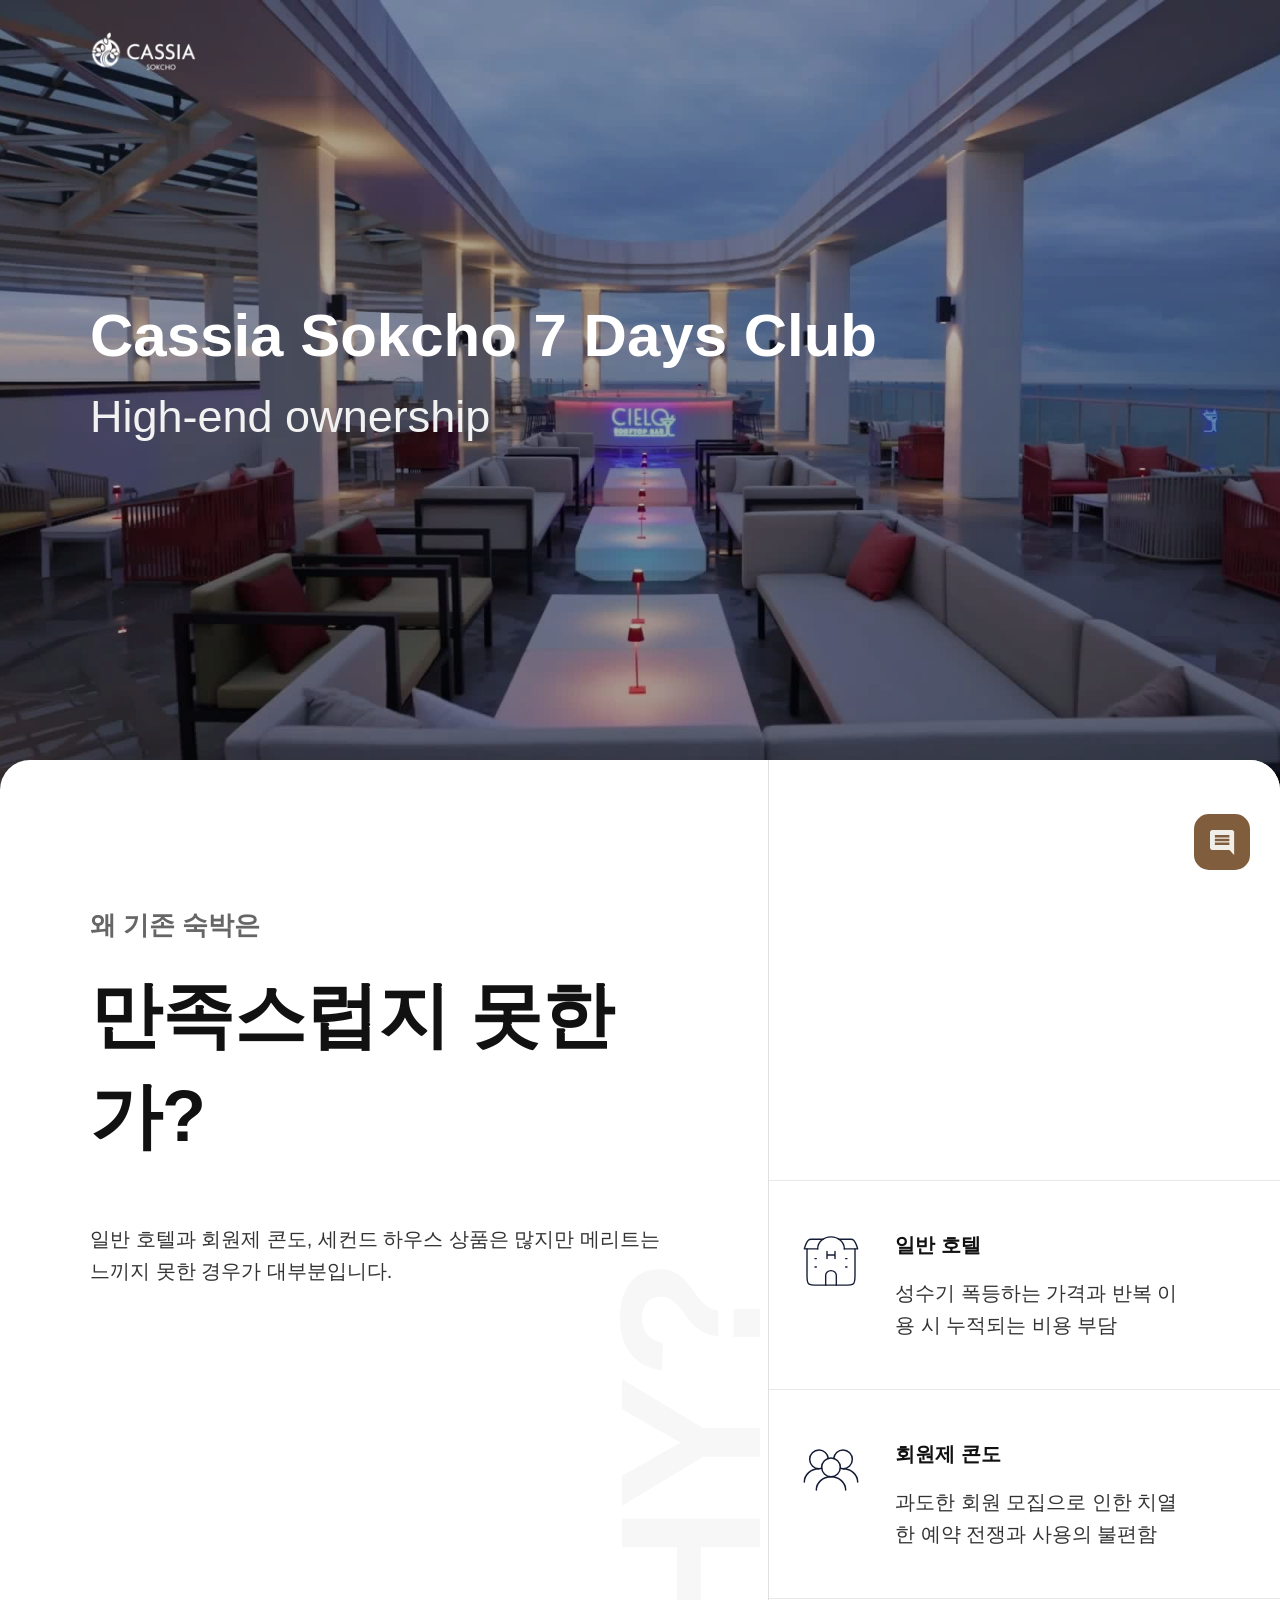
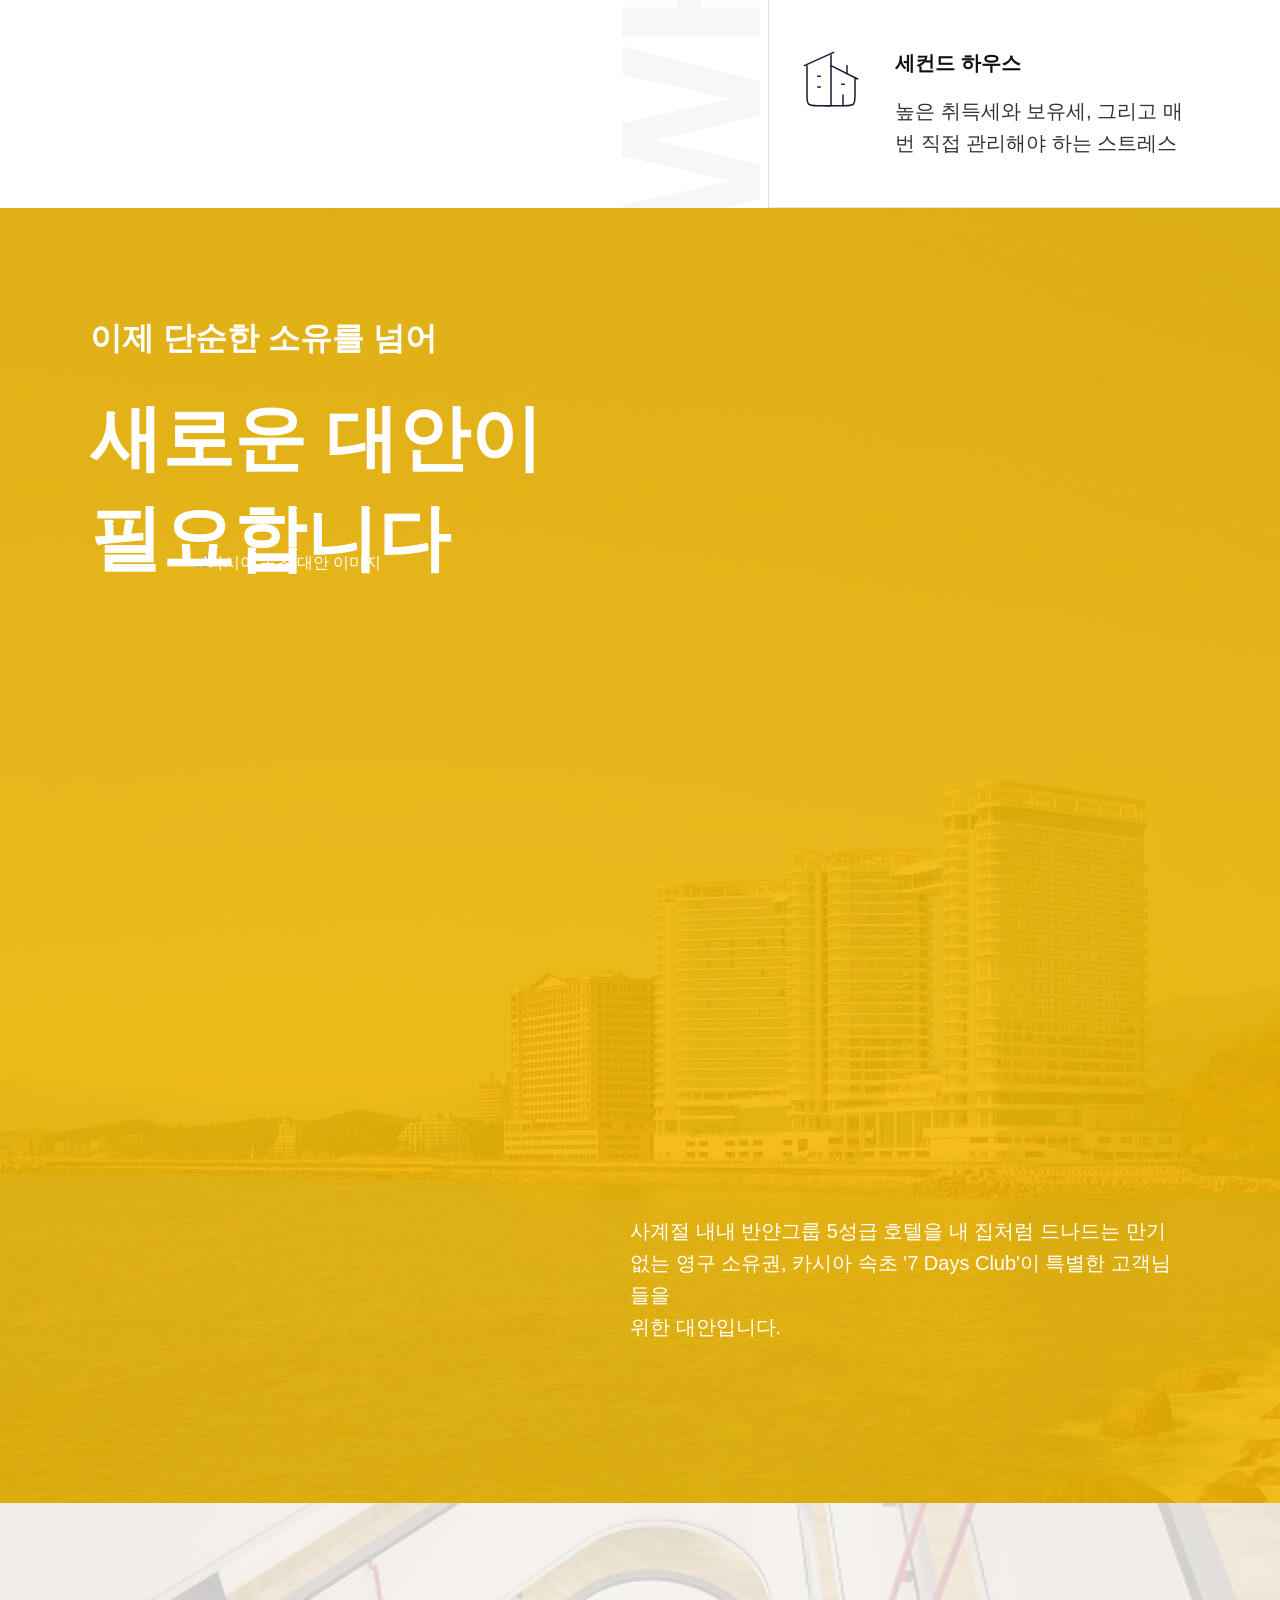
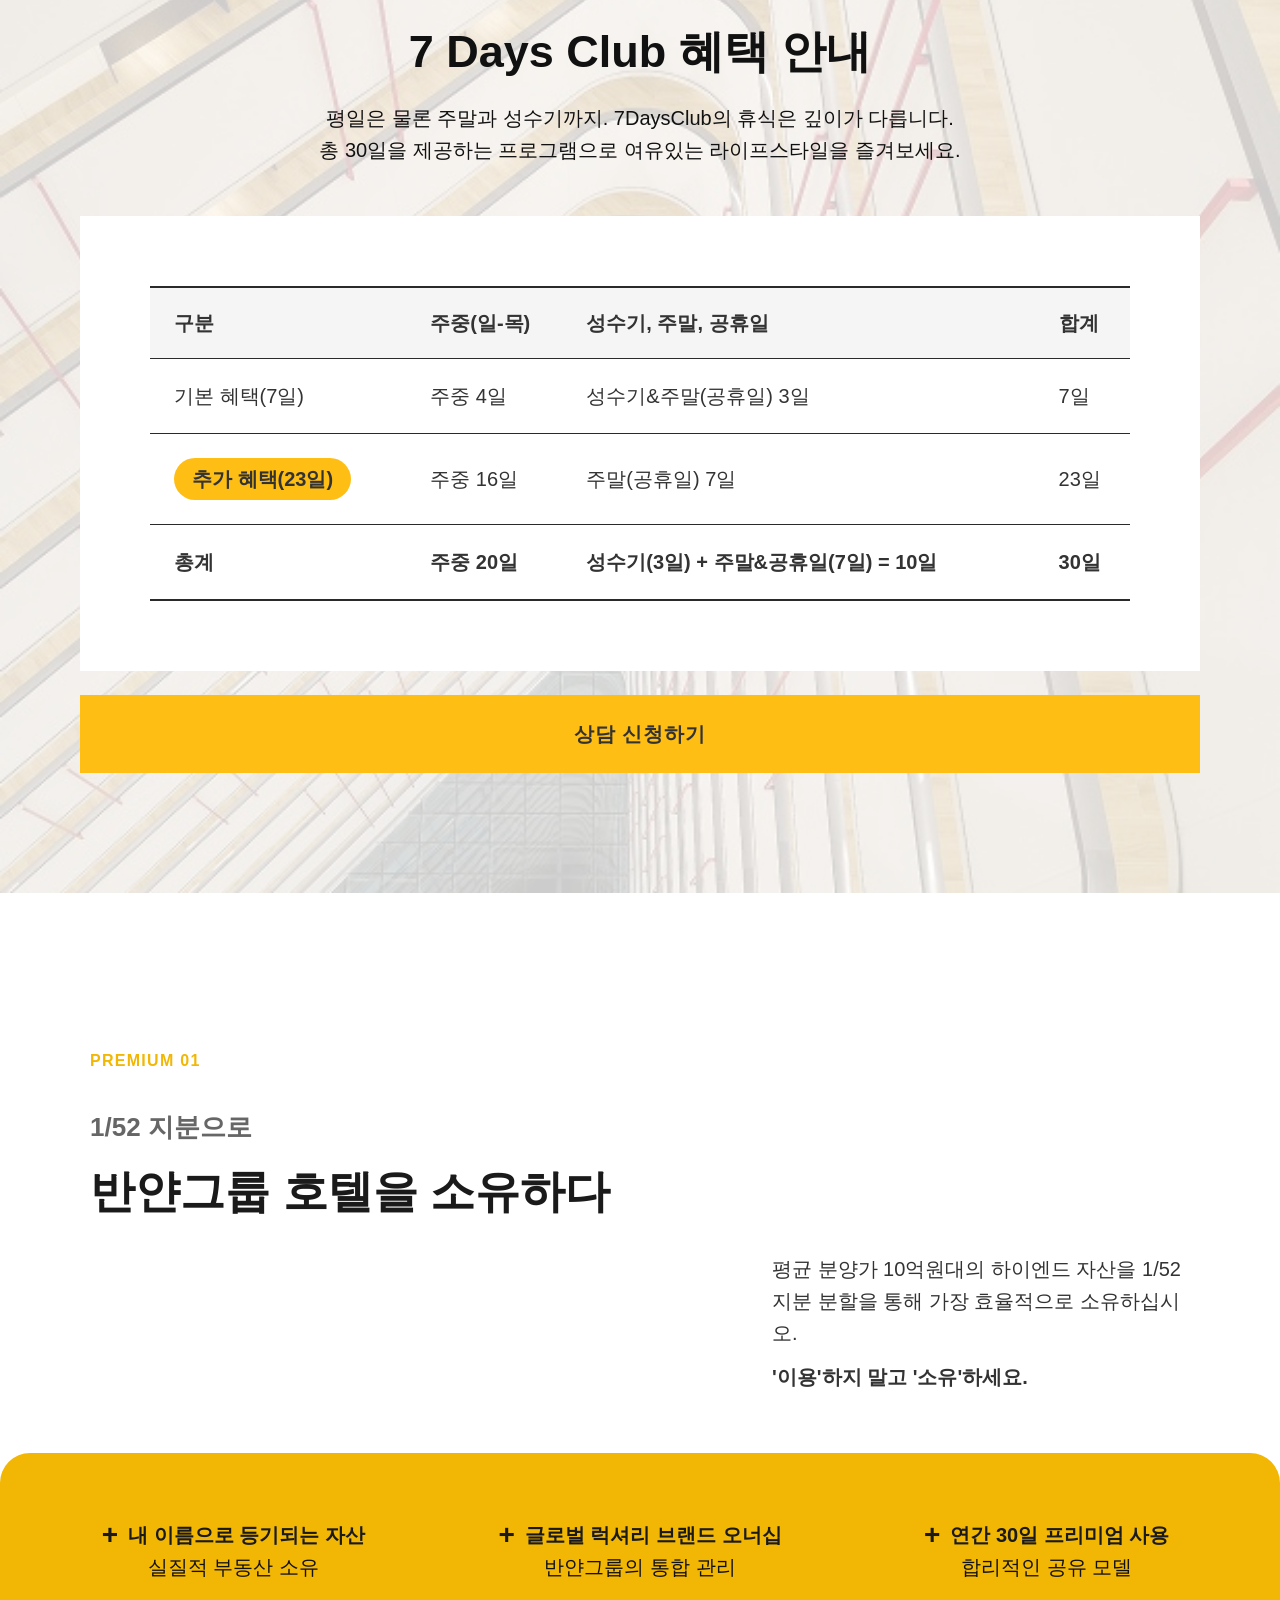
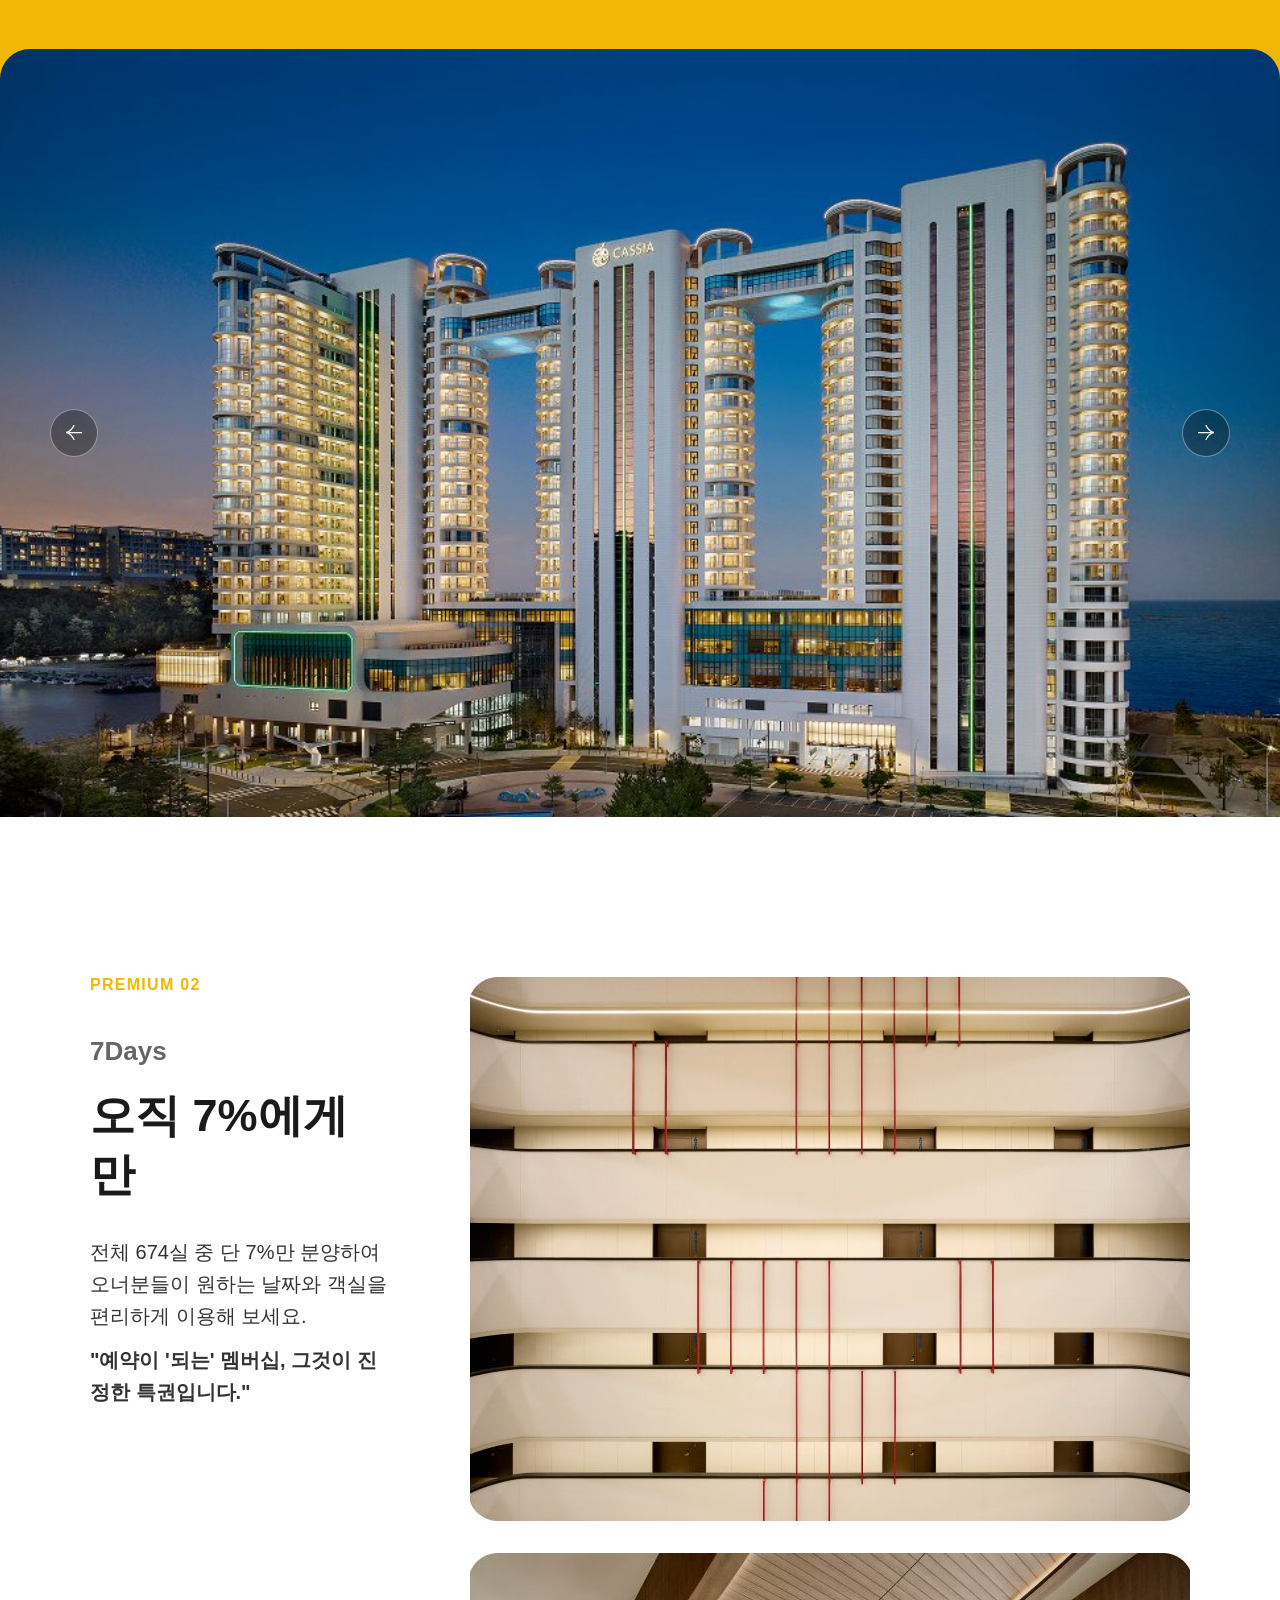
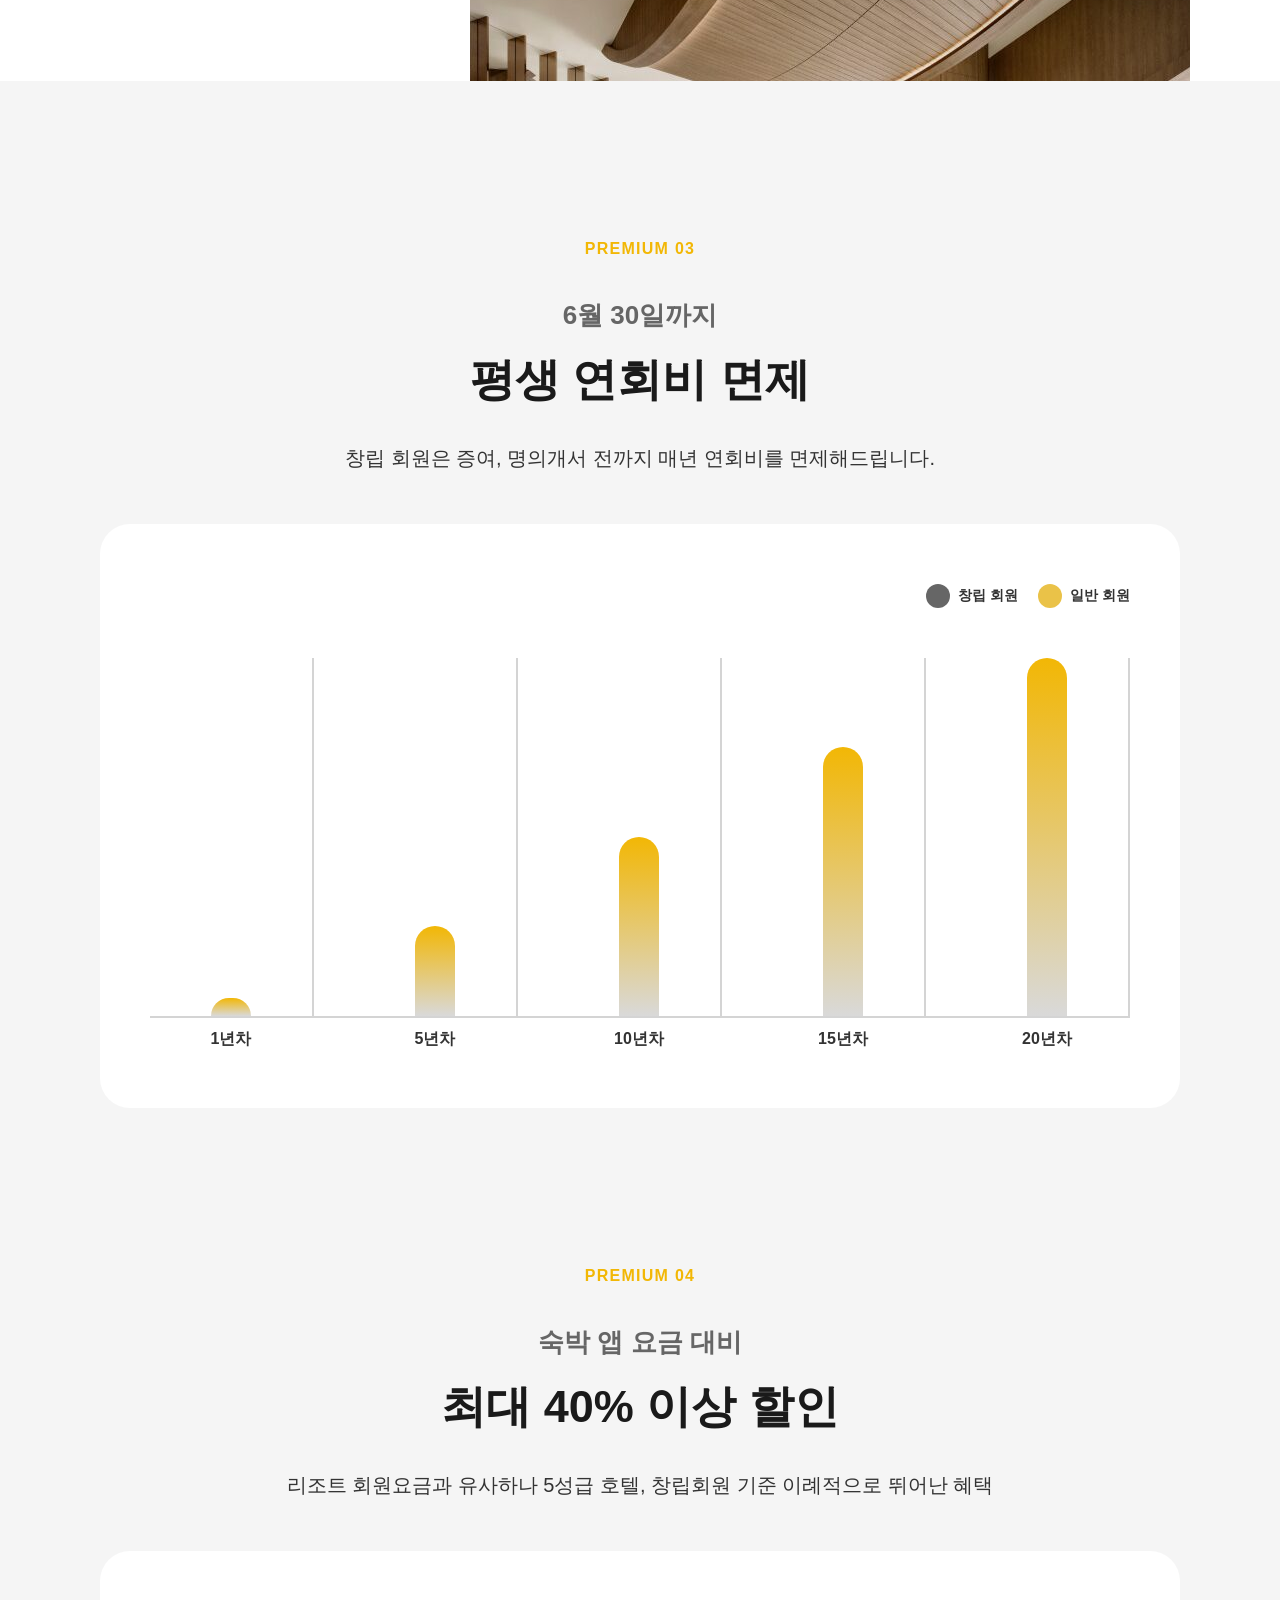
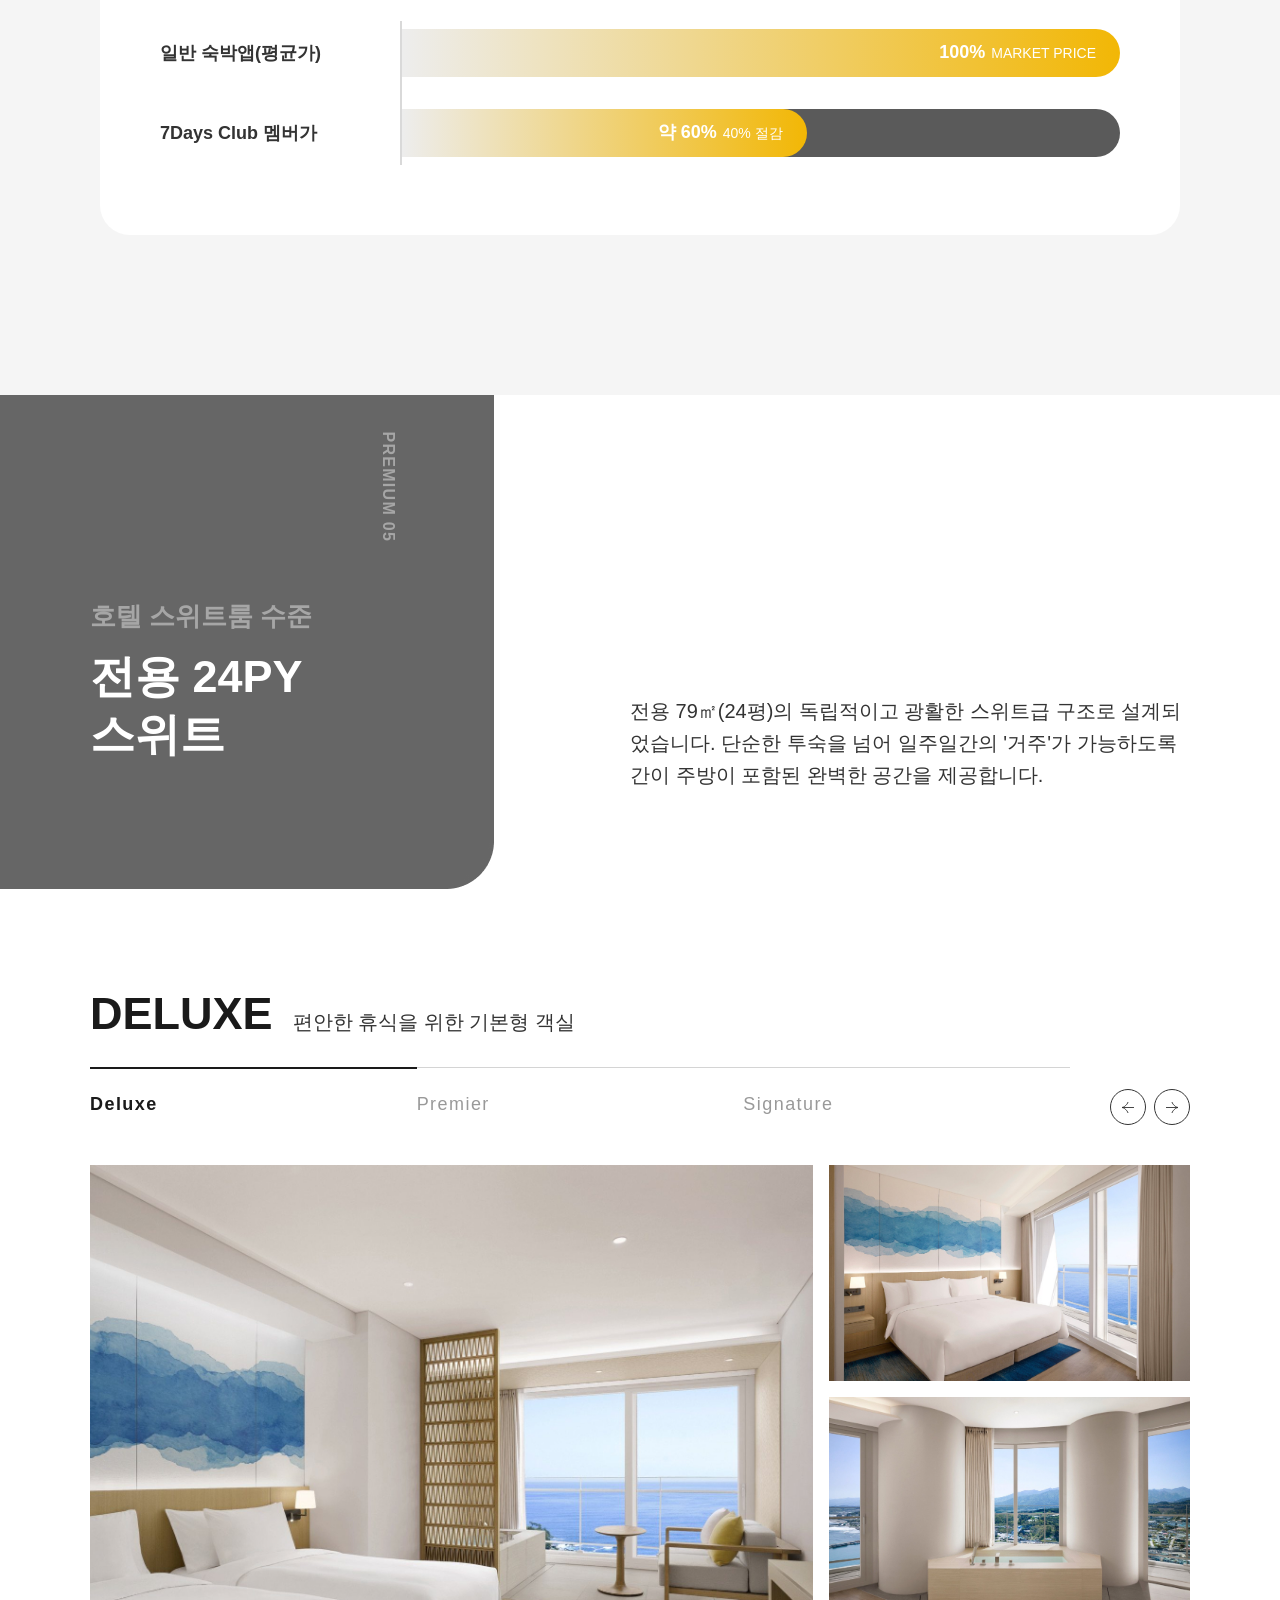
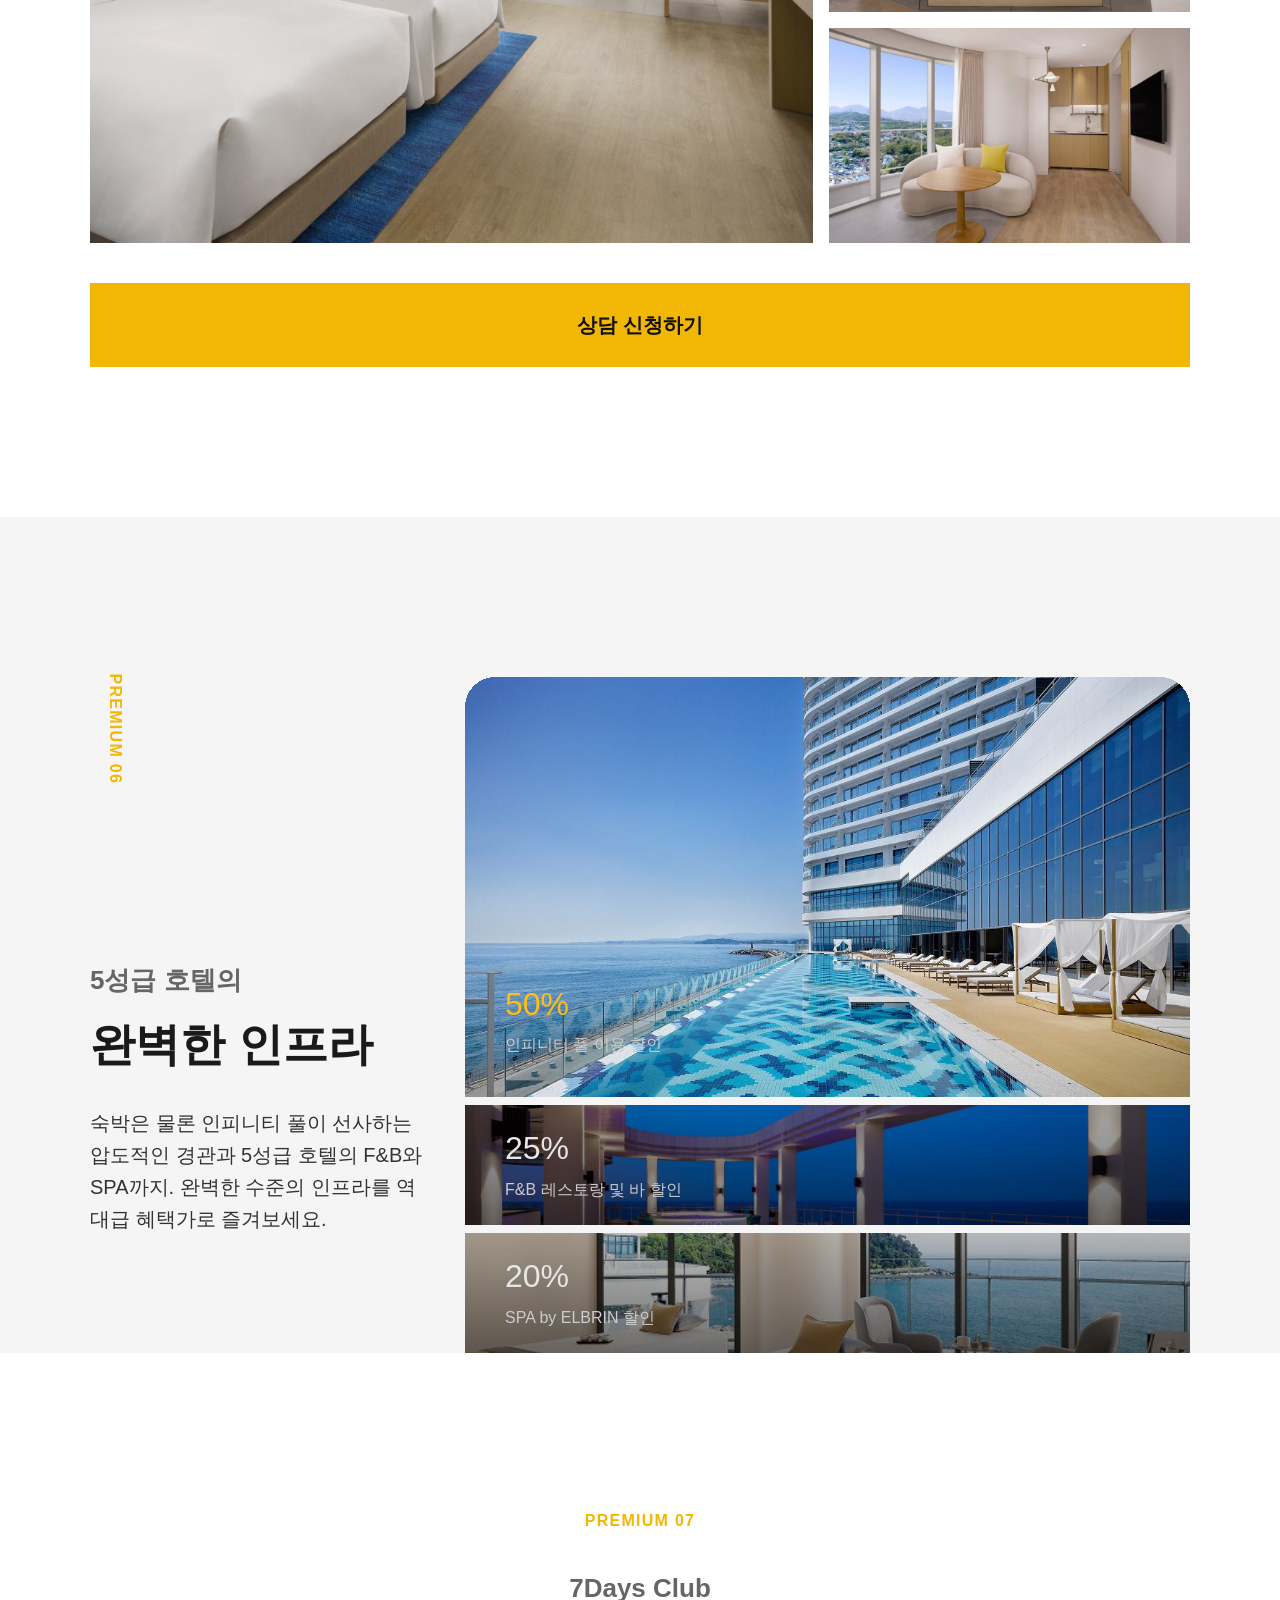
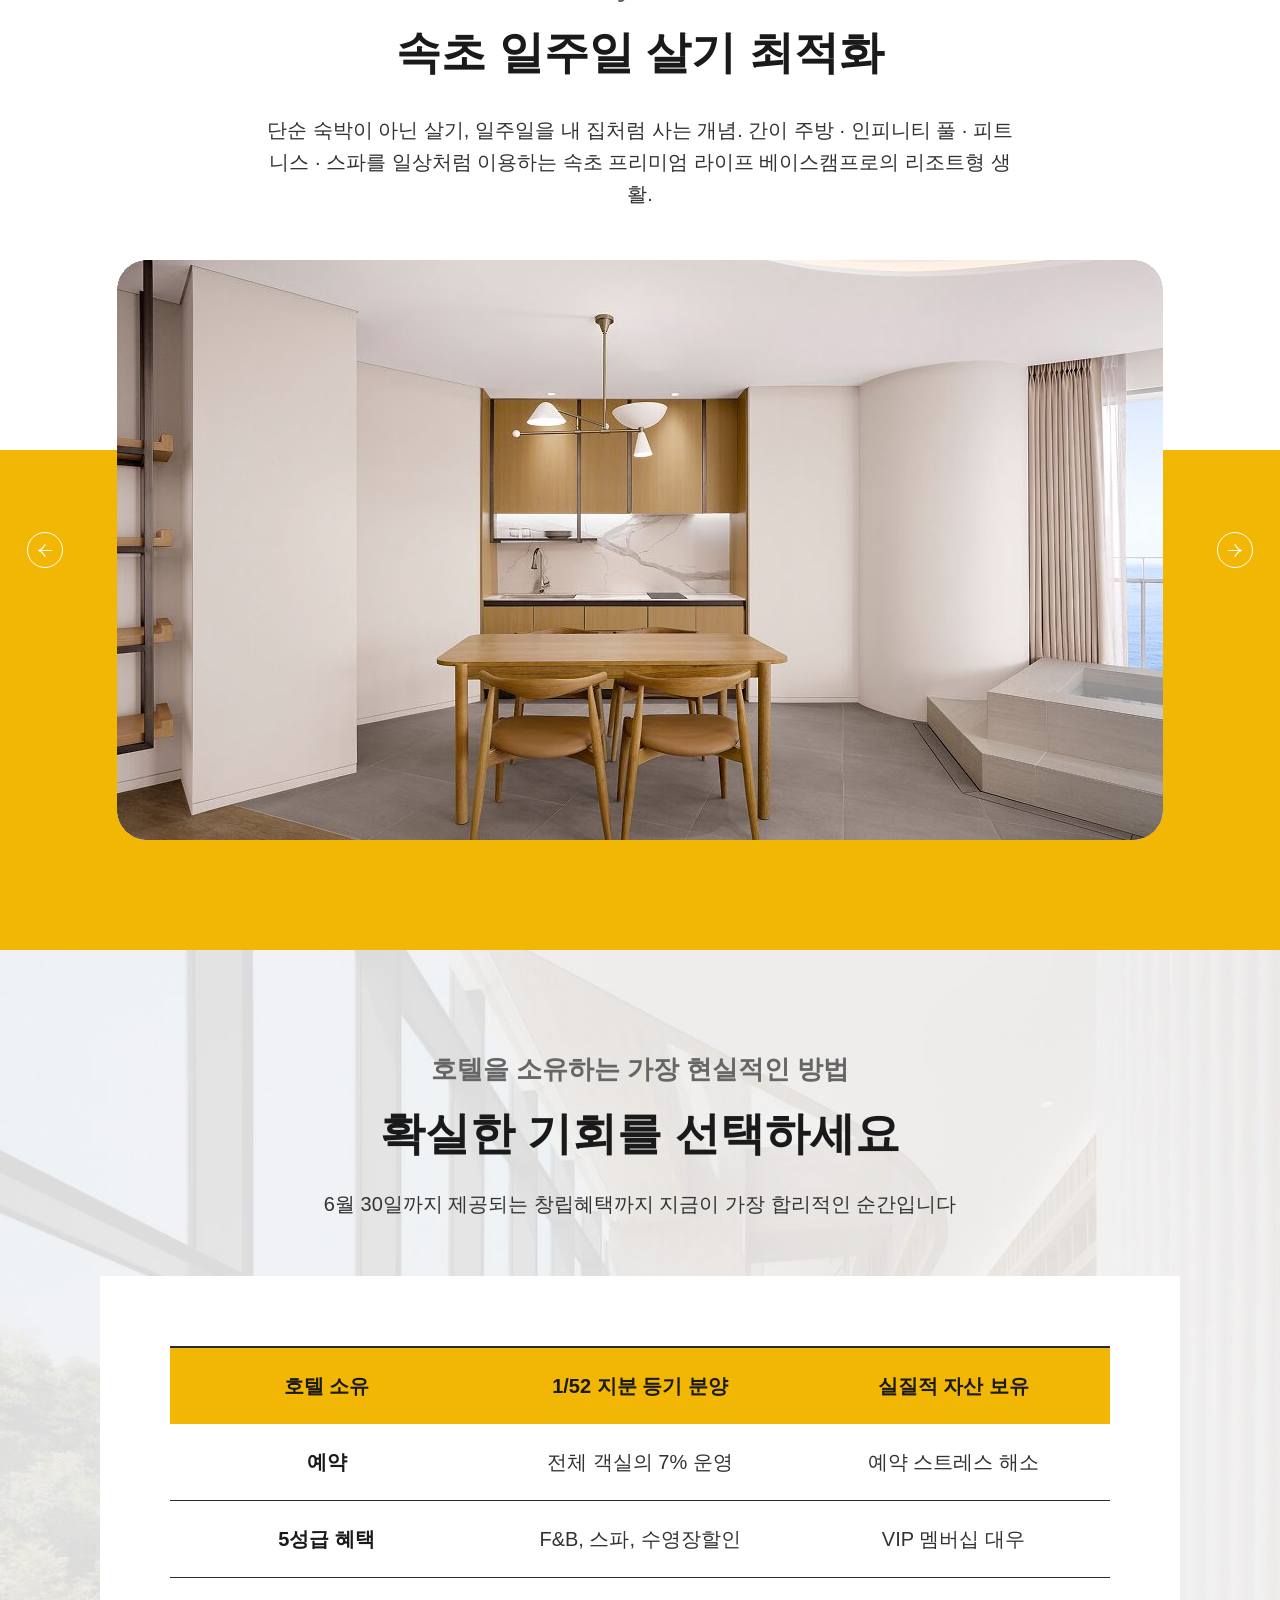
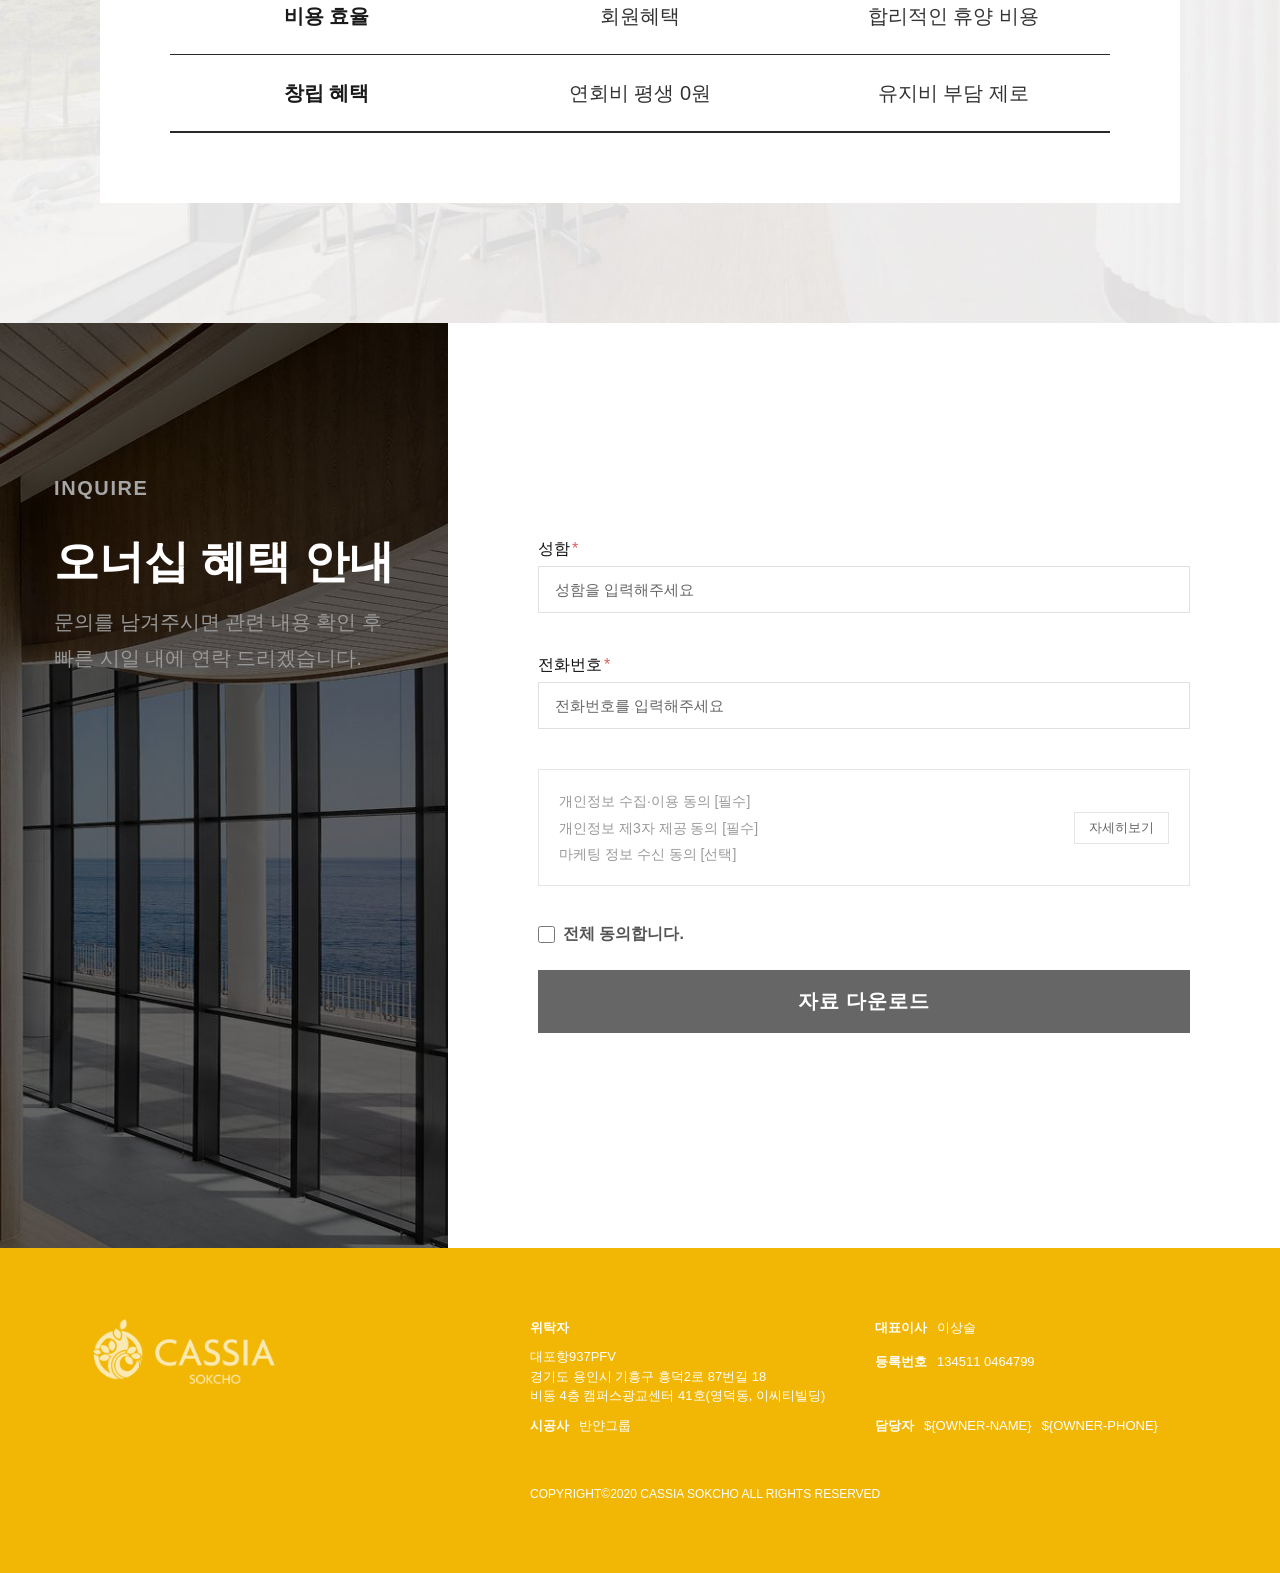
==== commit 1a0cbc16: "이미지 변경" ====
--- a/casiasokcho-landing-b/index.html
+++ b/casiasokcho-landing-b/index.html
@@ -34,7 +34,12 @@
     <!-- HERO -->
     <section class="sec sec-hero">
       <div class="hero-media">
-        <img data-object="FIXATION" src="images/main/main-visual.jpg" alt="카시아 속초 메인 비주얼">
+        <video data-object="FIXATION" autoplay muted loop playsinline preload="auto" poster="images/main/cassia_poster.jpg">
+          <source src="images/main/cassia_bg_mobile.webm" type="video/webm" media="(max-width: 767px)">
+          <source src="images/main/cassia_bg_mobile.mp4" type="video/mp4" media="(max-width: 767px)">
+          <source src="images/main/cassia_bg_pc.webm" type="video/webm" media="(min-width: 768px)">
+          <source src="images/main/cassia_bg_pc.mp4" type="video/mp4" media="(min-width: 768px)">
+        </video>
       </div>
       <div class="hero-overlay"></div>
       <div class="hero-content">
@@ -95,7 +100,7 @@
         <p data-editable="false" data-uid="home-ct-txt-14" class="alternative-body">사계절 내내 반얀그룹 5성급 호텔을 내 집처럼 드나드는 만기 없는 영구 소유권, 카시아 속초 '7 Days Club'이 특별한 고객님들을<br />위한 대안입니다.</p>
       </div>
       <div class="alternative-image">
-        <img data-object="FIXATION" src="images/main/slider-img-2.jpg" alt="카시아 속초 대안 이미지">
+        <img data-object="FIXATION" src="images/main/Exterior.jpg" alt="카시아 속초 대안 이미지">
       </div>
     </section>
 
@@ -191,10 +196,10 @@
                 <img data-editable="false" data-uid="home-ct-img-1" src="images/main/slider-img-1.jpg" alt="카시아 속초">
               </div>
               <div class="swiper-slide">
-                <img data-editable="false" data-uid="home-ct-img-2" src="images/sub/premium01-slide-2.jpg" alt="카시아 속초">
+                <img data-editable="false" data-uid="home-ct-img-2" src="images/main/Exterior.jpg" alt="카시아 속초">
               </div>
               <div class="swiper-slide">
-                <img data-editable="false" data-uid="home-ct-img-3" src="images/main/main-global-portfolio-1.jpg" alt="카시아 속초">
+                <img data-editable="false" data-uid="home-ct-img-3" src="images/main/Indoor-pool.jpg" alt="카시아 속초">
               </div>
             </div>
             <div class="swiper-pagination merit-pagination"></div>
@@ -465,7 +470,7 @@
               </div>
             </div>
             <div class="swiper-slide infra-card">
-              <img data-editable="false" data-uid="home-ct-img-7" src="images/sub/fac-img-1-1.jpg" alt="F&B 레스토랑 및 바">
+              <img data-editable="false" data-uid="home-ct-img-7" src="images/sub/bar.jpg" alt="F&B 레스토랑 및 바">
               <div class="infra-card-overlay"></div>
               <div class="infra-card-body">
                 <p data-editable="false" data-uid="home-ct-txt-67a" class="infra-percent">25%</p>
--- a/casiasokcho-landing-b/css/style.css
+++ b/casiasokcho-landing-b/css/style.css
@@ -48,10 +48,6 @@
   margin-bottom: 40px;
 }
 
-.premium-tag--light {
-  color: var(--color-muted);
-}
-
 .premium-kicker {
   font-size: 26px;
   line-height: 39px;
@@ -60,20 +56,12 @@
   margin-bottom: 16px;
 }
 
-.premium-kicker--light {
-  color: var(--color-muted);
-}
-
 .premium-title {
   font-size: 45px;
   line-height: 58.5px;
   font-weight: 700;
   color: #1A1A1A;
   margin-bottom: 32px;
-}
-
-.premium-title--invert {
-  color: #ffffff;
 }
 
 .premium-body {
@@ -81,10 +69,6 @@
   line-height: 1.6;
   font-weight: 300;
   color: var(--color-text-2);
-}
-
-.premium-body--invert {
-  color: #F2F2F2;
 }
 
 .premium-body-strong {
@@ -303,11 +287,6 @@
   width: 100%;
   height: 100%;
   object-fit: cover;
-}
-
-.alternative-overlay {
-  position: absolute;
-  inset: 0;
 }
 
 .alternative-inner {
@@ -401,17 +380,6 @@
   overflow: hidden;
 }
 
-.premium01-image {
-  width: 100%;
-  overflow: hidden;
-}
-
-.premium01-image img {
-  width: 100%;
-  height: 100%;
-  object-fit: cover;
-}
-
 .premium01-benefits {
   display: flex;
   align-items: center;
@@ -668,19 +636,6 @@
   gap: 32px;
   padding: 8px 0;
   border-left: 2px solid #D9D9D9;
-}
-
-.compare-list {
-  display: flex;
-  flex-direction: column;
-  gap: 32px;
-}
-
-.compare-row {
-  display: grid;
-  grid-template-columns: 200px 1fr;
-  align-items: center;
-  gap: 24px;
 }
 
 .compare-label {
@@ -1167,10 +1122,6 @@
     text-align: center;
   }
 
-  .premium01-image {
-    height: 240px;
-  }
-
   .premium01-benefits {
     flex-direction: column;
     gap: 16px;
@@ -1191,26 +1142,6 @@
     font-size: 20px;
   }
 
-  /* BENEFIT TABLE */
-  .sec-benefit-table {
-    padding: 80px 20px;
-  }
-
-  .benefit-table-head {
-    margin-bottom: 40px;
-  }
-
-  .benefit-table-title {
-    font-size: 28px;
-    line-height: 38px;
-    margin-bottom: 20px;
-  }
-
-  .benefit-table-body {
-    font-size: 14px;
-    line-height: 22px;
-  }
-
   .benefit-table-wrap {
     overflow-x: auto;
   }
@@ -1224,16 +1155,6 @@
   .benefit-table th,
   .benefit-table td {
     padding: 14px 12px;
-  }
-
-  .benefit-badge {
-    font-size: 12px;
-    padding: 4px 8px;
-  }
-
-  .benefit-cta {
-    padding: 20px;
-    font-size: 16px;
   }
 
   /* PREMIUM 02 */
@@ -1379,27 +1300,6 @@
 
   .compare-bar--gray {
     margin-left: -16px;
-  }
-
-  /* PREMIUM 05 */
-  .sec-premium05 {
-    min-height: 0;
-  }
-
-  .premium05-inner {
-    grid-template-columns: 1fr;
-    gap: 24px;
-    padding: 80px 20px;
-  }
-
-  .premium05-body-wrap {
-    grid-column: 1;
-    padding-top: 0;
-  }
-
-  .premium05-head .premium-title--invert {
-    font-size: 32px;
-    line-height: 42px;
   }
 
   /* PREMIUM 06 */
@@ -1534,56 +1434,9 @@
     padding-top: 60px;
   }
 
-  /* CHOOSE */
-  .sec-choose {
-    padding: 80px 20px;
-  }
-
-  .choose-head {
-    margin-bottom: 32px;
-  }
-
-  .choose-card {
-    padding: 24px 16px;
-  }
-
-  .choose-table {
-    font-size: 13px;
-    line-height: 1.5;
-  }
-
-  .choose-table th,
-  .choose-table td {
-    padding: 14px 10px;
-  }
-
-  .choose-table tbody th {
-    width: 24%;
-  }
-
   /* CONSULT */
   .sec-consult {
     grid-template-columns: 1fr;
-  }
-
-  .consult-aside {
-    padding: 60px 20px;
-  }
-
-  .consult-aside-kicker {
-    font-size: 14px;
-    margin-bottom: 20px;
-  }
-
-  .consult-aside-title {
-    font-size: 28px;
-    line-height: 38px;
-    margin-bottom: 16px;
-  }
-
-  .consult-aside-body {
-    font-size: 14px;
-    line-height: 24px;
   }
 
   .consult-form {
@@ -1592,28 +1445,9 @@
     max-width: none;
   }
 
-  .consult-field-row {
-    grid-template-columns: 1fr;
-    gap: 20px;
-  }
-
-  .consult-label--hidden {
-    display: none;
-  }
-
-  .consult-submit {
-    padding: 18px;
-    font-size: 16px;
-  }
-
   /* FOOTER */
   #layout-footer {
     padding: 40px 20px;
-  }
-
-  .footer-inner {
-    grid-template-columns: 1fr;
-    gap: 24px;
   }
 
   .footer-logo img {
@@ -1640,8 +1474,7 @@
 @media (min-width: 768px) and (max-width: 1199px) {
 
   .premium01-top,
-  .alternative-inner,
-  .premium05-inner {
+  .alternative-inner {
     padding-left: 60px;
     padding-right: 60px;
   }
@@ -1651,7 +1484,7 @@
     padding-right: 60px;
   }
 
-  .consult-aside,
+  
   .consult-form {
     padding-left: 60px;
     padding-right: 60px;
@@ -1678,8 +1511,7 @@
     padding-top: 120px;
   }
 
-  .alternative-title,
-  .choose-head .premium-title {
+  .alternative-title {
     font-size: 48px;
     line-height: 1.3;
   }
@@ -1829,9 +1661,7 @@
 }
 
 
-/* ===== MERIT (from A, adapted for B) ===== */
-/* ===== MERIT ===== */
-.sec-merit {
+/* ===== MERIT (from A {
   padding: 0;
   background: var(--color-bg);
 }
@@ -1933,158 +1763,6 @@
   background: #fff;
 }
 
-/* 메리트 박스 그리드 — PC: 3열 */
-.merit-grid {
-  display: grid;
-  grid-template-columns: repeat(3, 1fr);
-  margin: 70px 0;
-  padding: 0 70px;
-  border-top: 1px solid #656565;
-  border-bottom: 1px solid #656565;
-}
-
-.merit-pair {
-  display: flex;
-  flex-direction: column;
-}
-
-.merit-grid .merit-pair:first-child {
-  border-left: 1px solid #656565;
-}
-
-.merit-grid .merit-pair .merit-item:first-child {
-  padding: 120px 0;
-}
-
-.merit-item {
-  flex: 1;
-  display: flex;
-  flex-direction: column;
-  justify-content: center;
-  align-items: center;
-  padding: 48px 40px;
-  background: var(--color-bg);
-  border-right: 1px solid #656565;
-  border-bottom: 1px solid #656565;
-}
-
-.merit-item:last-child {
-  border-bottom: none;
-}
-
-.merit-item--head {
-  min-height: 200px;
-  position: relative;
-}
-
-/* 가로선 양쪽 끝 연장 (grid padding 70px 영역 덮기) */
-.merit-pair:first-child .merit-item--head::before {
-  content: '';
-  position: absolute;
-  left: -70px;
-  bottom: -1px;
-  width: 70px;
-  height: 1px;
-  background: #656565;
-}
-
-.merit-pair:last-child .merit-item--head::after {
-  content: '';
-  position: absolute;
-  right: -70px;
-  bottom: -1px;
-  width: 70px;
-  height: 1px;
-  background: #656565;
-}
-
-.merit-item--body {
-  min-height: 160px;
-}
-
-/* Hotel Owner */
-.merit-kicker {
-  font-size: 24px;
-  font-weight: 700;
-  color: #fff;
-  line-height: 1.2;
-}
-
-.merit-headline {
-  font-size: 54px;
-  font-weight: 700;
-  color: #fff;
-  line-height: 46px;
-}
-
-/* withbanyan */
-.merit-banyan-img {
-  width: calc(100% - 100px);
-  max-width: 300px;
-  height: auto;
-  filter: brightness(0) invert(1);
-}
-
-.merit-banyan {
-  display: flex;
-  align-items: baseline;
-  gap: 0;
-  line-height: 1;
-}
-
-.merit-banyan-with {
-  font-size: 28px;
-  font-weight: 300;
-  color: rgba(255, 255, 255, 0.7);
-  letter-spacing: -0.01em;
-}
-
-.merit-banyan-name {
-  font-size: 44px;
-  font-weight: 700;
-  color: #fff;
-  letter-spacing: -0.02em;
-}
-
-/* 30days */
-.merit-days {
-  display: flex;
-  align-items: flex-end;
-  gap: 4px;
-  line-height: 1;
-}
-
-.merit-days-num {
-  font-size: 54px;
-  font-weight: 700;
-  color: #fff;
-  line-height: 32px;
-}
-
-.merit-days-unit {
-  margin-top: 5px;
-  font-size: 24px;
-  font-weight: 700;
-  color: #fff;
-  line-height: 32px;
-}
-
-/* 설명 텍스트 */
-.merit-body-title {
-  font-size: 20px;
-  font-weight: 700;
-  line-height: 160%;
-  color: #e0e0e0;
-  margin-bottom: 5px;
-}
-
-.merit-body-sub {
-  font-size: 20px;
-  font-weight: 300;
-  line-height: 160%;
-  color: #e0e0e0;
-}
-
 /* 모바일 */
 @media (max-width: 767px) {
   .merit-slider-top {
@@ -2107,67 +1785,9 @@
     display: block;
   }
 
-  .merit-pair:first-child .merit-item--head::before,
-  .merit-pair:last-child .merit-item--head::after {
-    display: none;
-  }
-
   .btn-merit-prev,
   .btn-merit-next {
     display: none;
-  }
-
-  .merit-grid {
-    display: flex;
-    flex-direction: column;
-    gap: 0px;
-    background: none;
-    padding: 0px;
-    border-bottom: none;
-  }
-
-  .merit-pair {
-    border: 1px solid #656565;
-    border-left: none;
-    border-top: none;
-    border-right: none;
-    padding: 0 30px;
-  }
-
-  .merit-grid .merit-pair:first-child {
-    border-left: none;
-  }
-
-  .merit-grid .merit-pair .merit-item {
-    padding: 28px 24px !important;
-    border-bottom: none;
-    min-height: unset;
-    border-left: 1px solid #656565;
-  }
-
-  .merit-pair .merit-item:first-child {
-    padding-bottom: 0px !important;
-  }
-
-  .merit-pair .merit-item:last-child {
-    border-bottom: none;
-    padding-top: 30px !important;
-  }
-
-  .merit-headline {
-    font-size: 40px;
-  }
-
-  .merit-banyan-with {
-    font-size: 22px;
-  }
-
-  .merit-banyan-name {
-    font-size: 36px;
-  }
-
-  .merit-days-num {
-    font-size: 56px;
   }
 }
 
@@ -2426,32 +2046,6 @@
 .sec-room {
   padding: 100px 0 120px;
   background: var(--color-dark-2);
-}
-
-.room-intro {
-  text-align: center;
-  max-width: 720px;
-  margin: 0 auto 60px;
-}
-
-.room-intro .sec-eyebrow {
-  font-size: 15px;
-  color: var(--color-sub);
-  margin-bottom: 14px;
-  letter-spacing: 0.02em;
-}
-
-.room-intro .sec-title {
-  font-size: 40px;
-  font-weight: 700;
-  letter-spacing: 0.04em;
-  margin-bottom: 22px;
-}
-
-.room-desc {
-  font-size: 15px;
-  line-height: 1.8;
-  color: var(--color-sub);
 }
 
 .room-level-bar {
@@ -2746,19 +2340,6 @@
 @media (max-width: 767px) {
   .sec-room {
     padding: 70px 0 80px;
-  }
-
-  .room-intro {
-    margin-bottom: 44px;
-  }
-
-  .room-intro .sec-title {
-    font-size: 28px;
-    margin-bottom: 16px;
-  }
-
-  .room-desc {
-    font-size: 14px;
   }
 
   .room-level-bar {
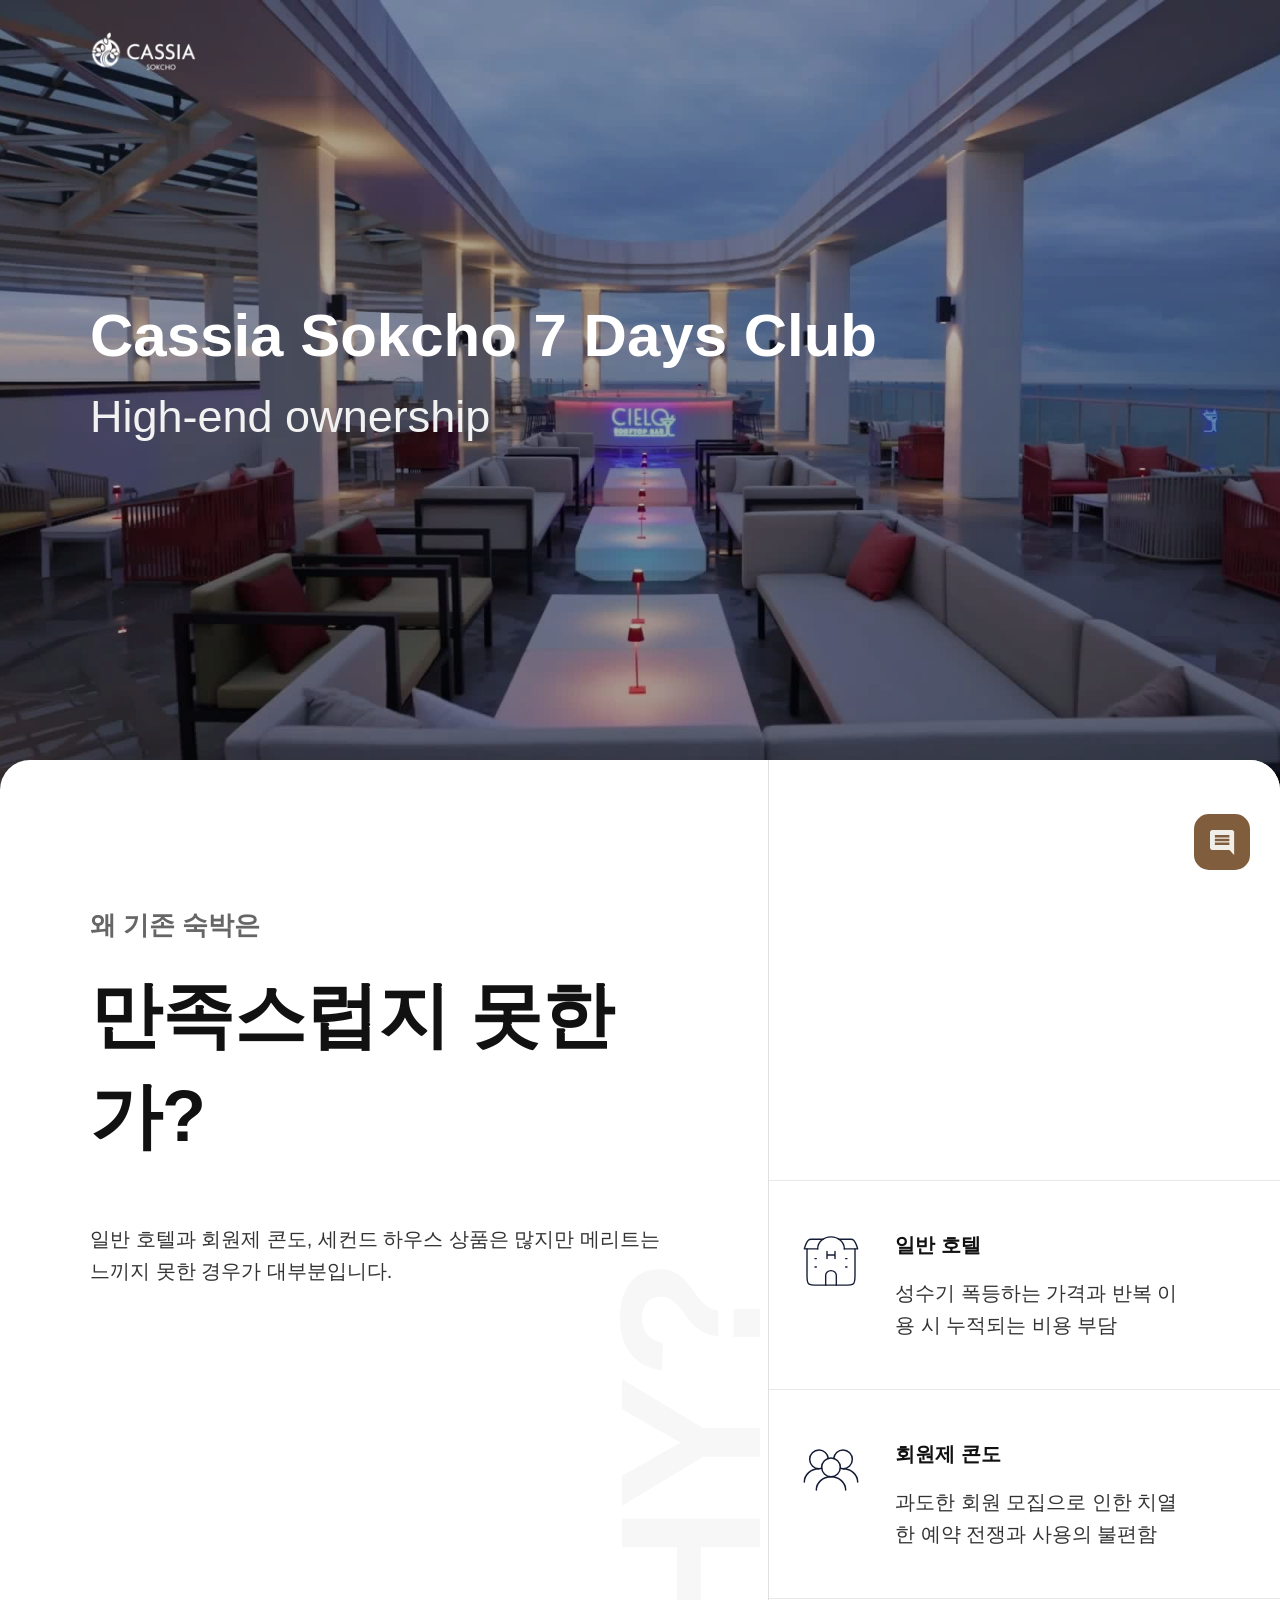
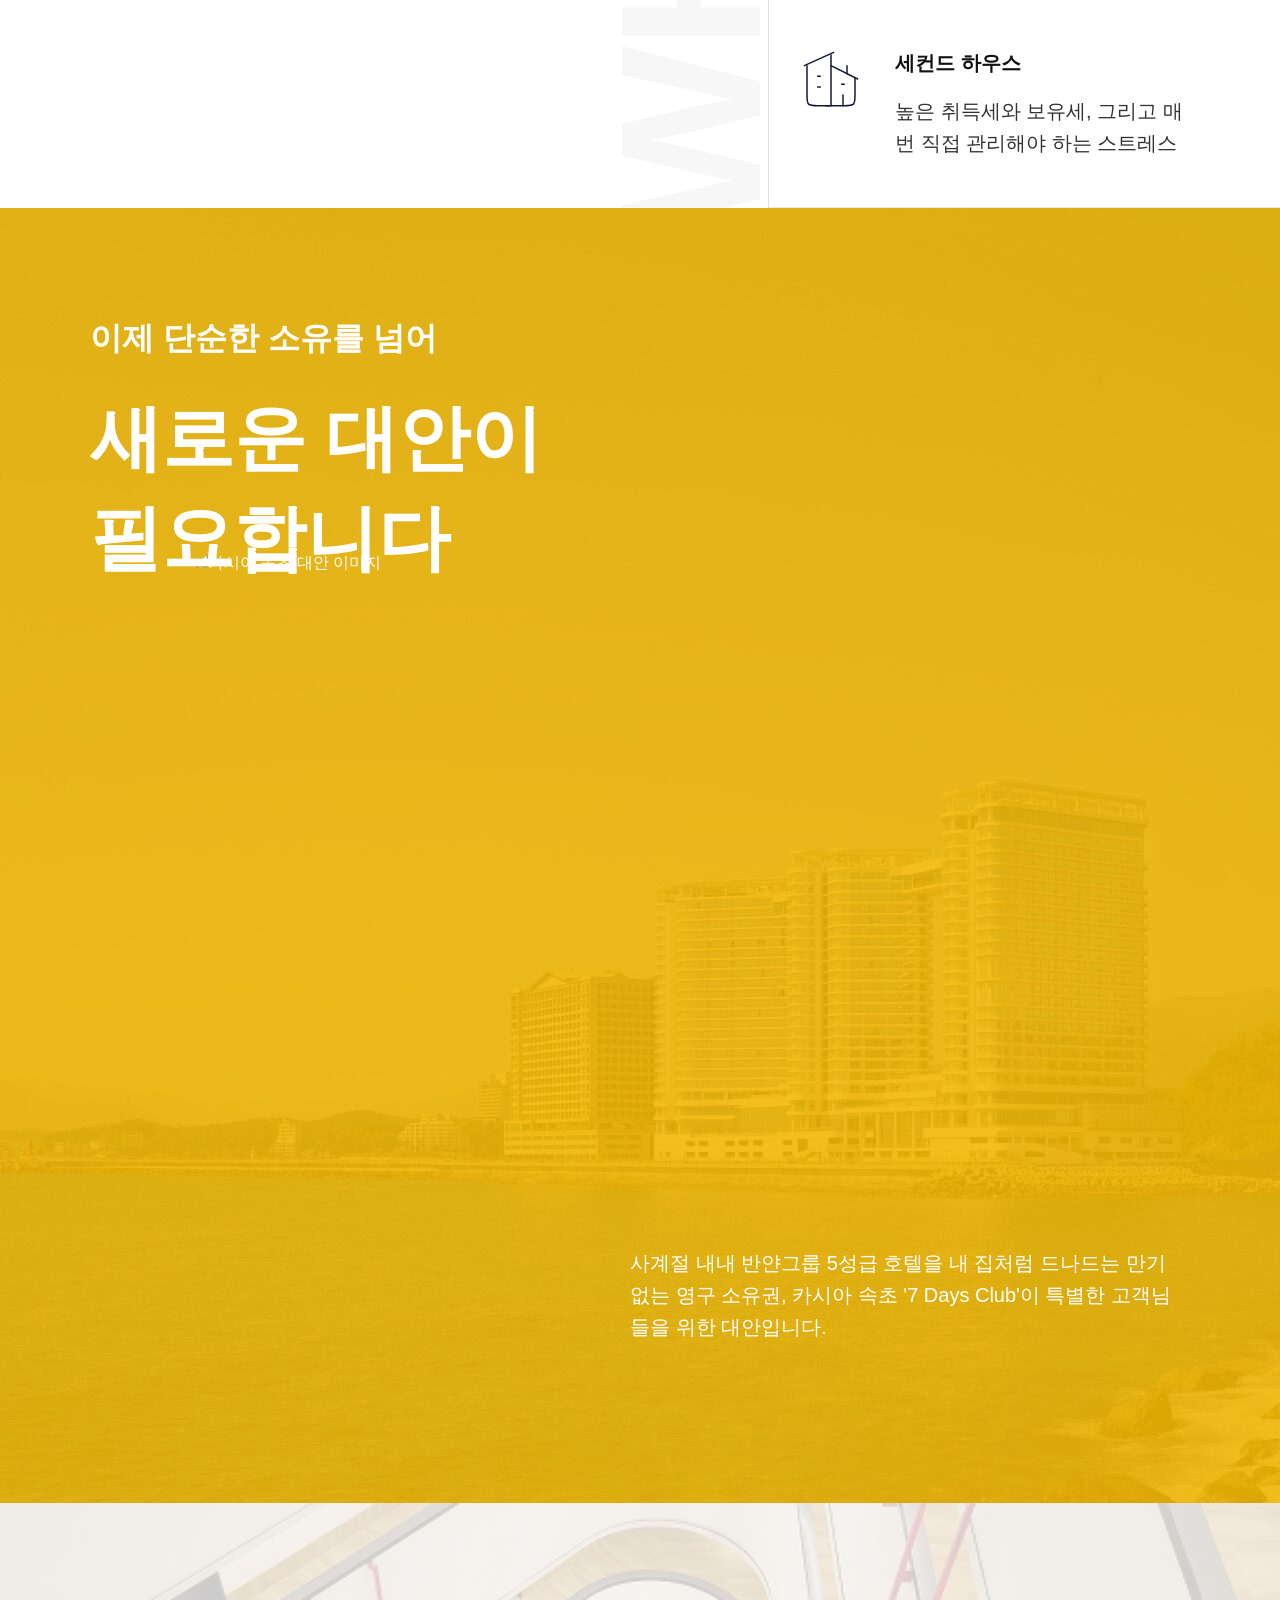
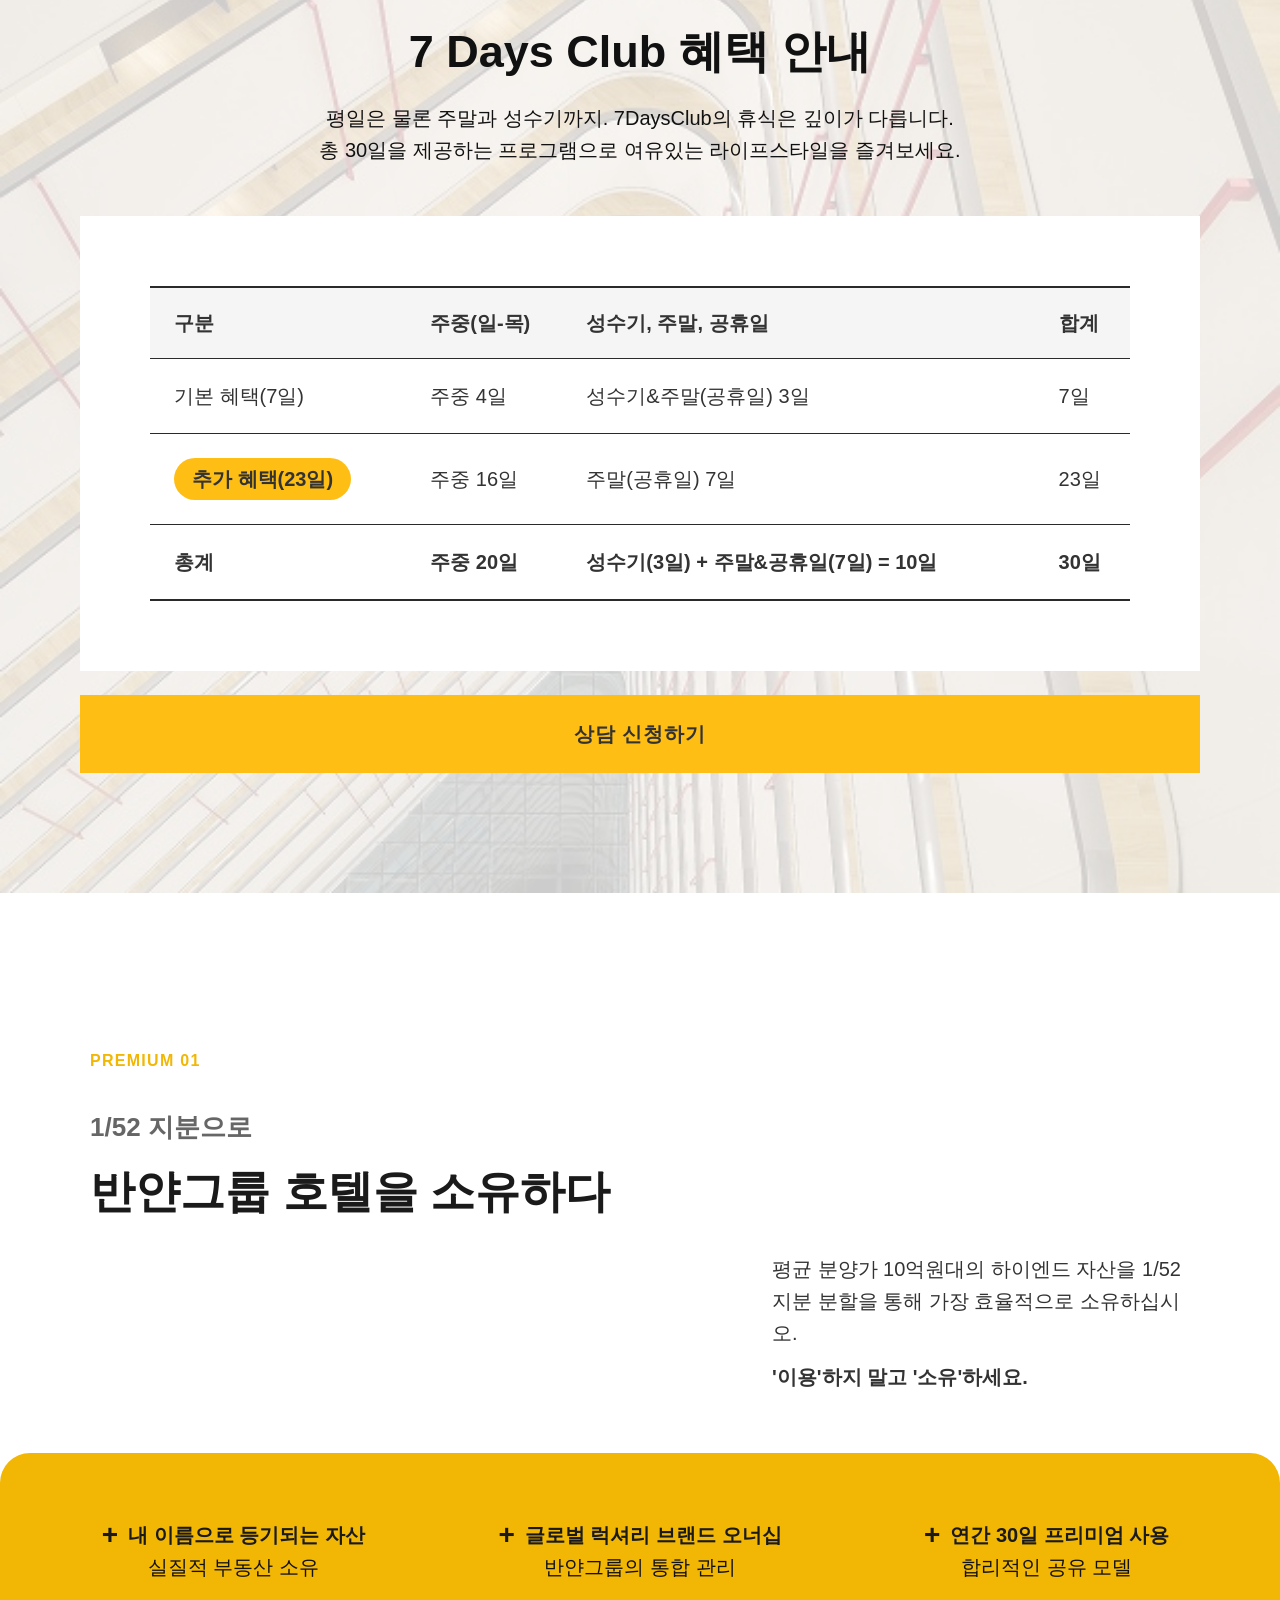
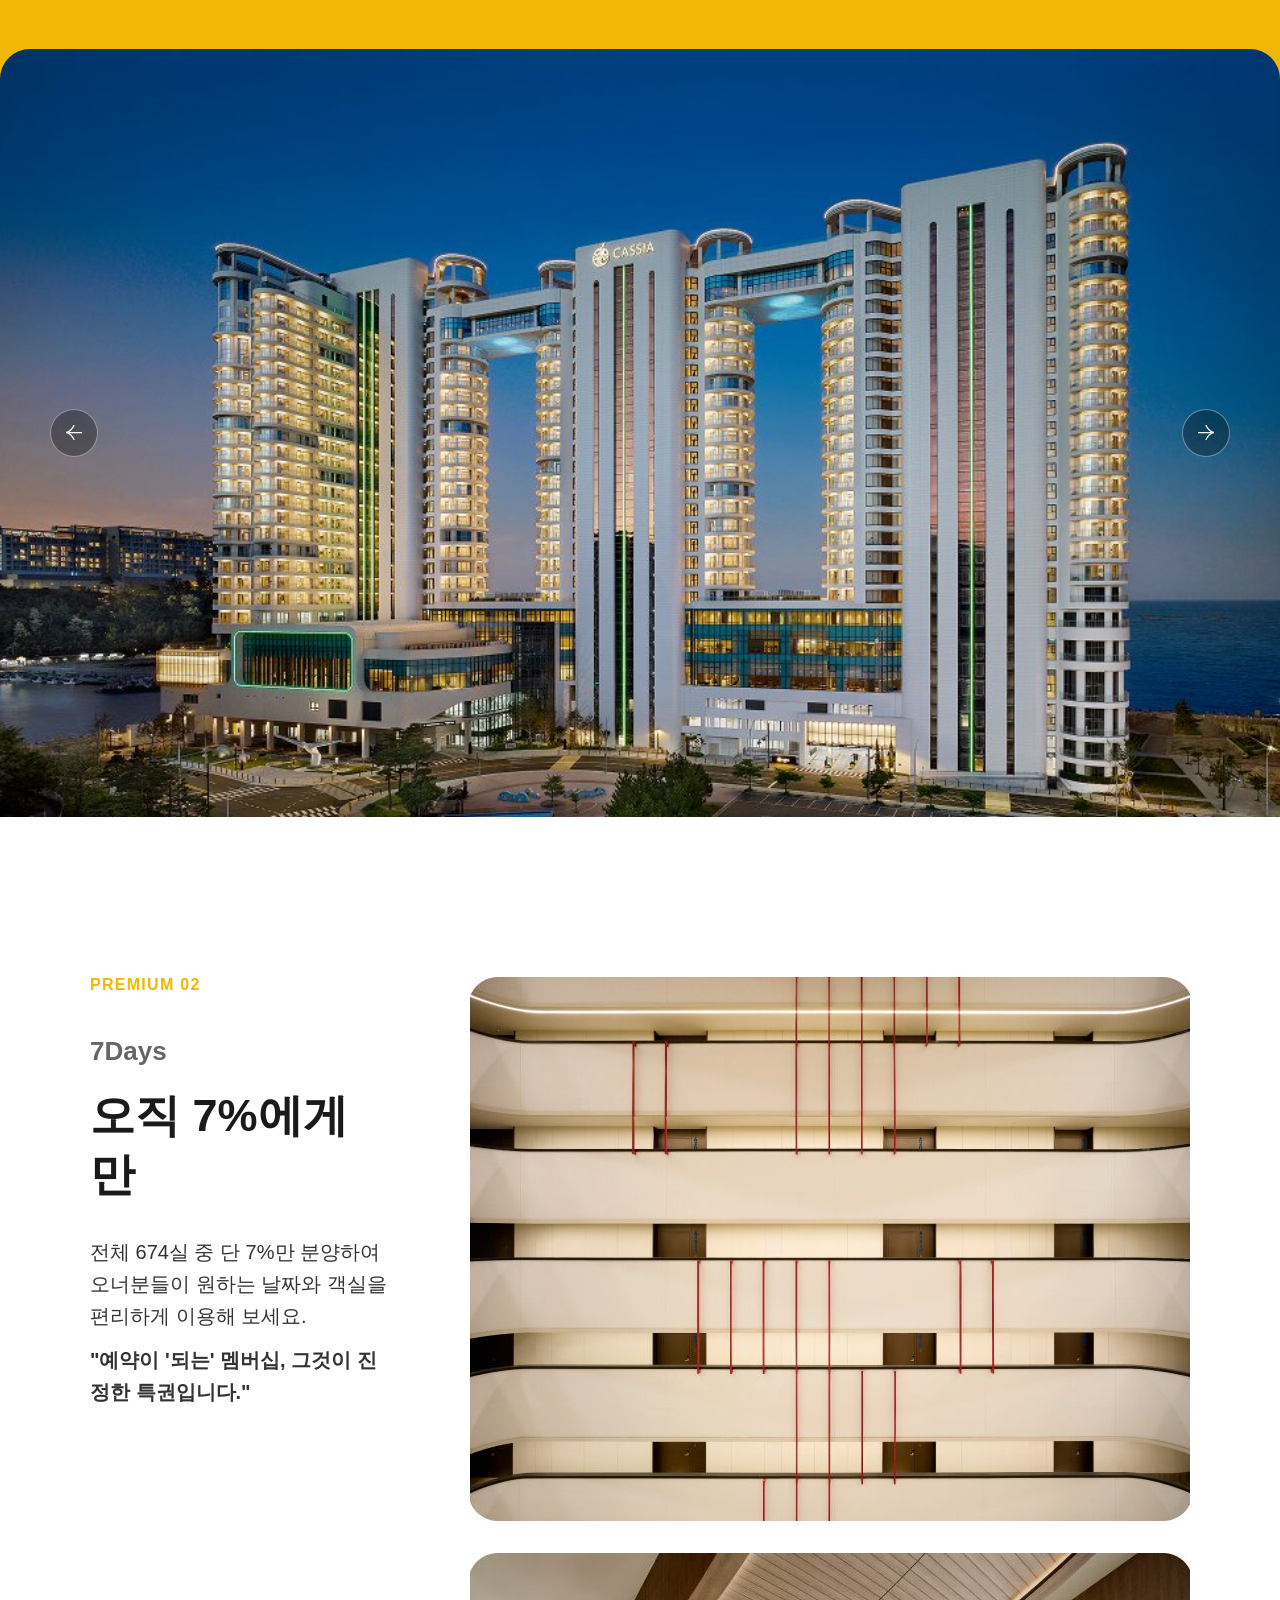
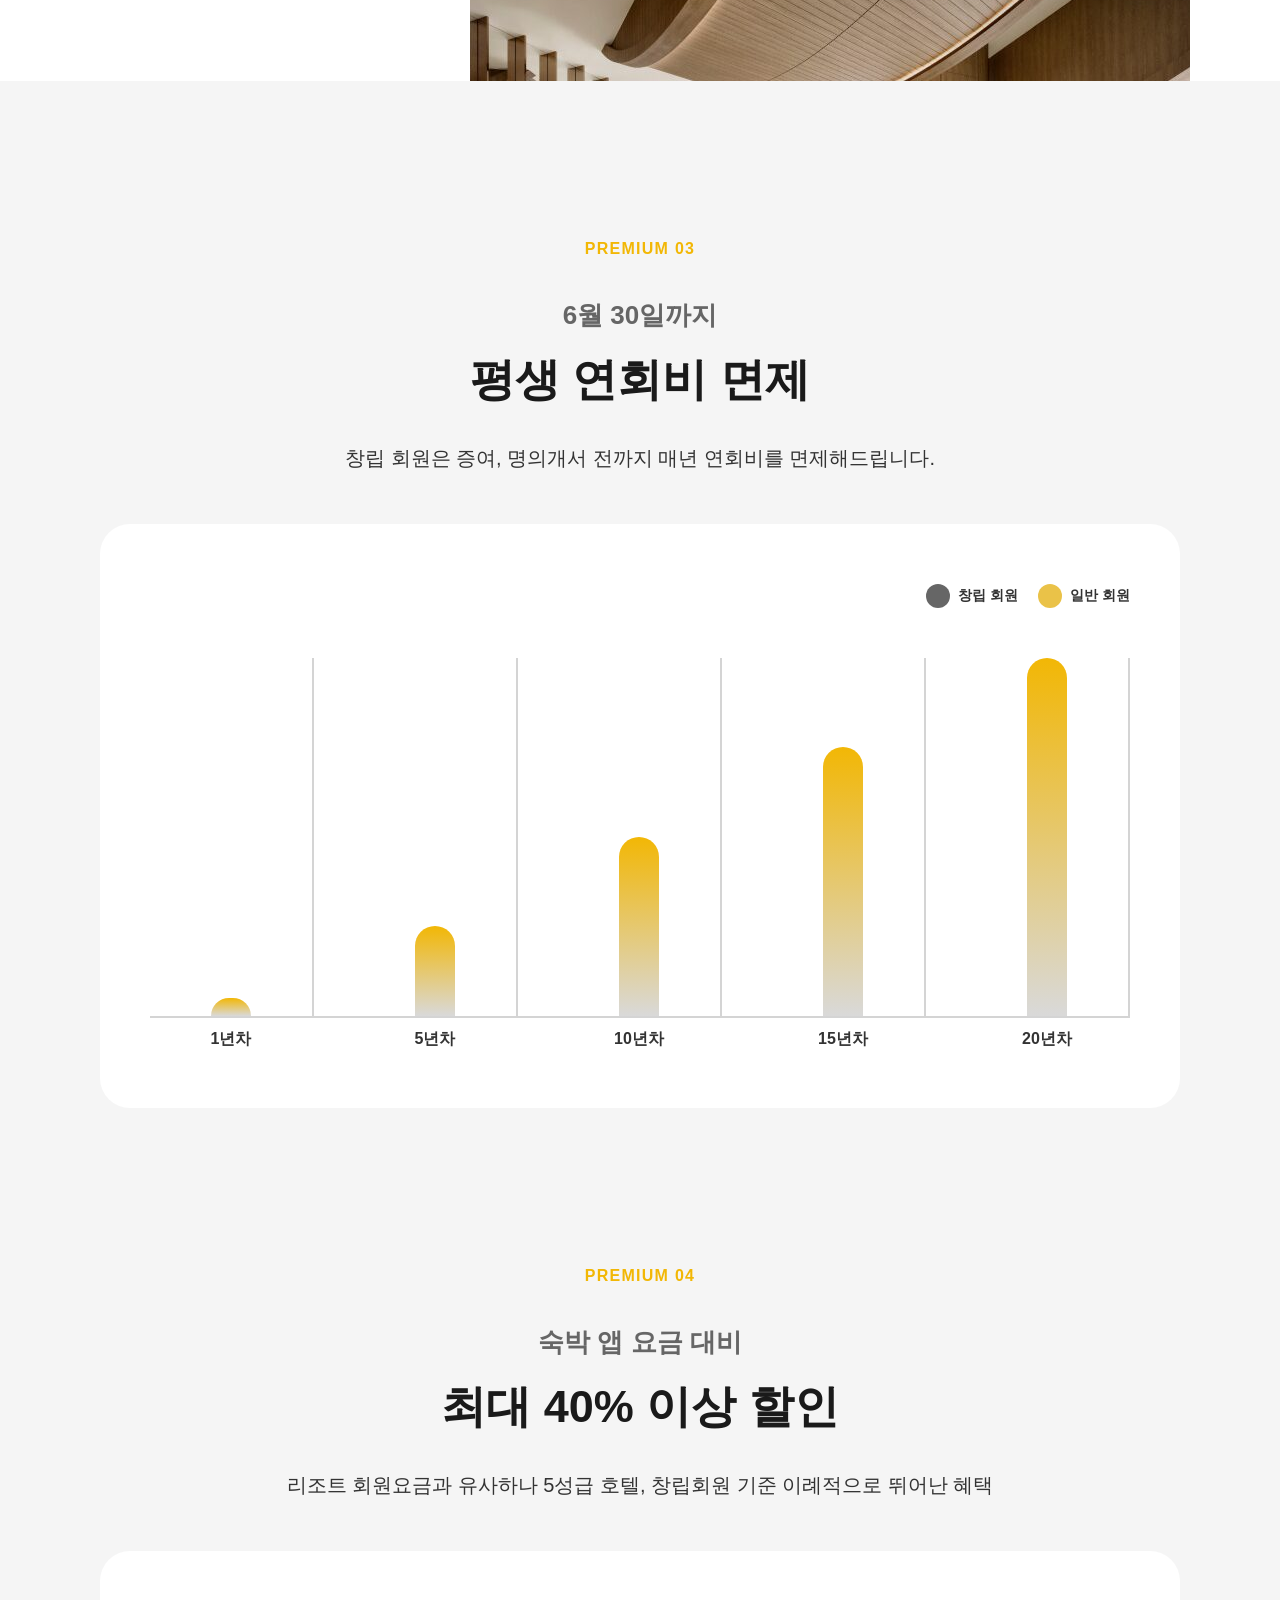
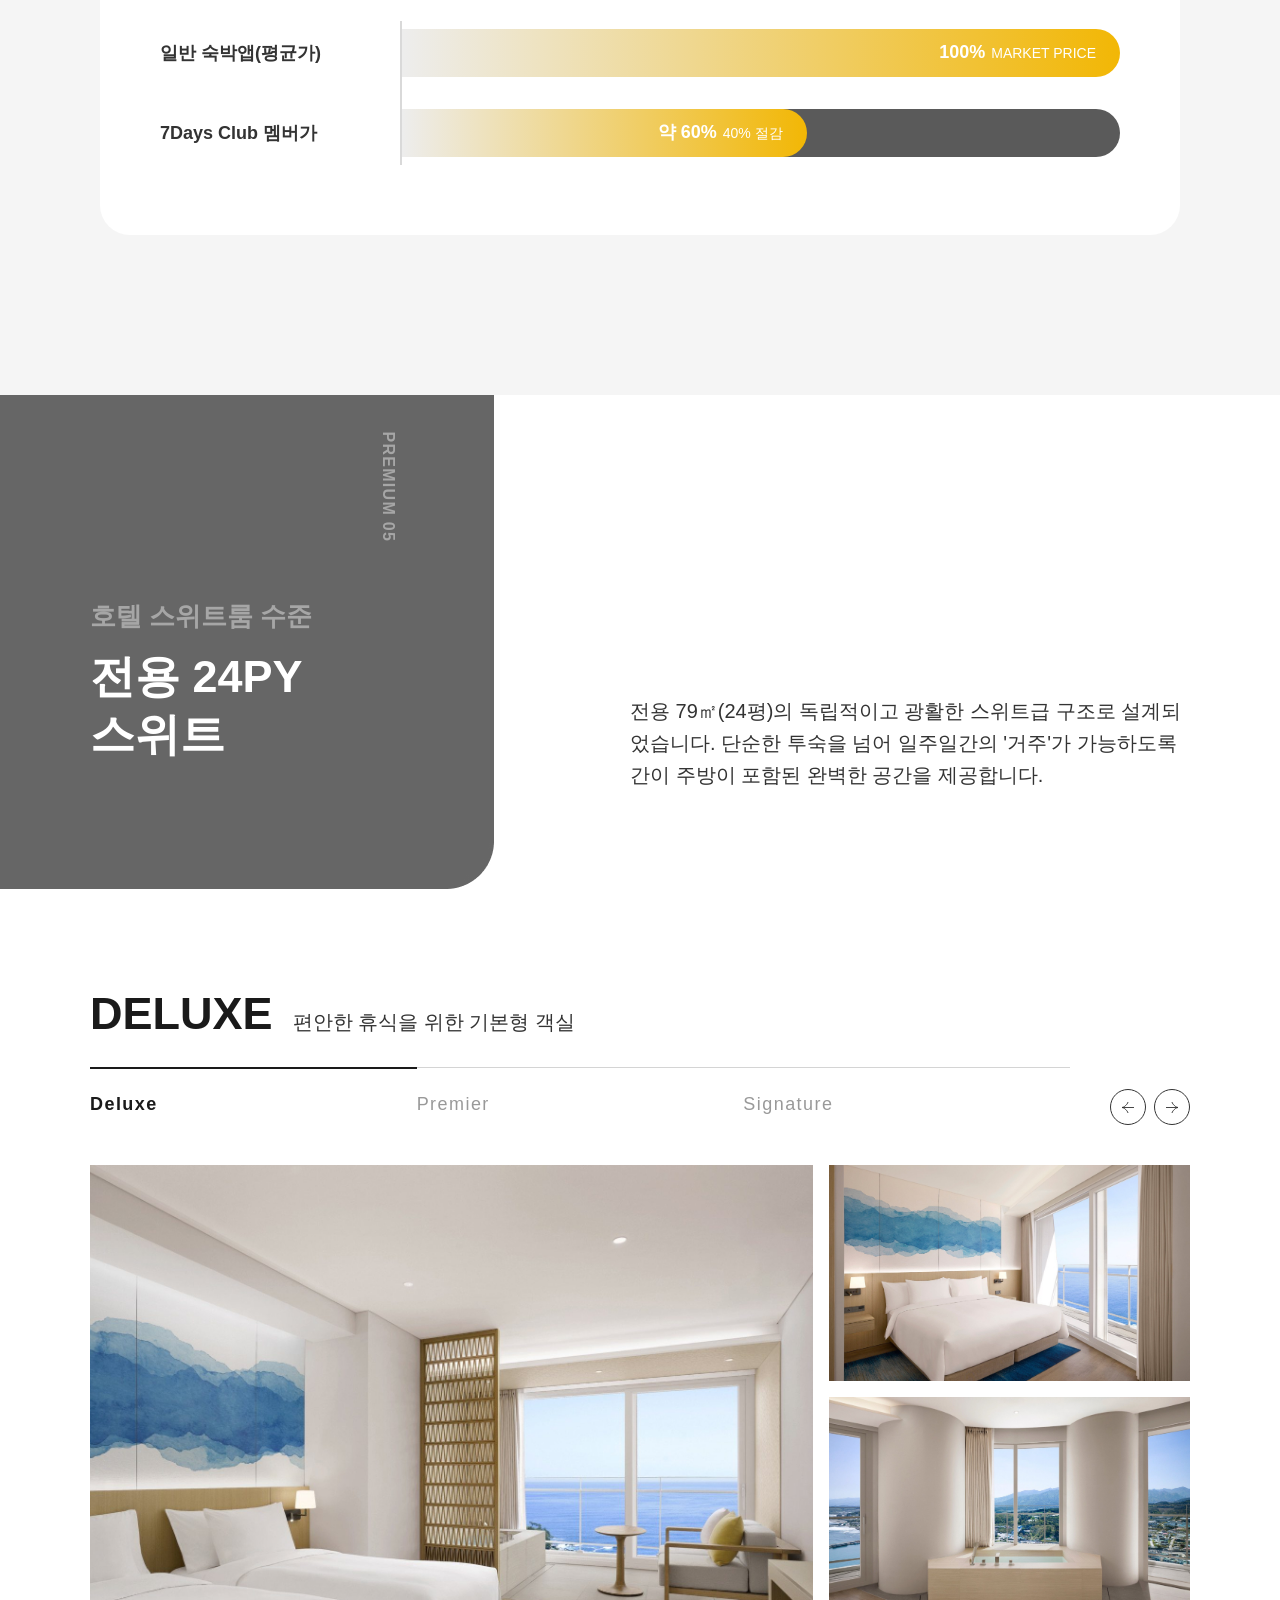
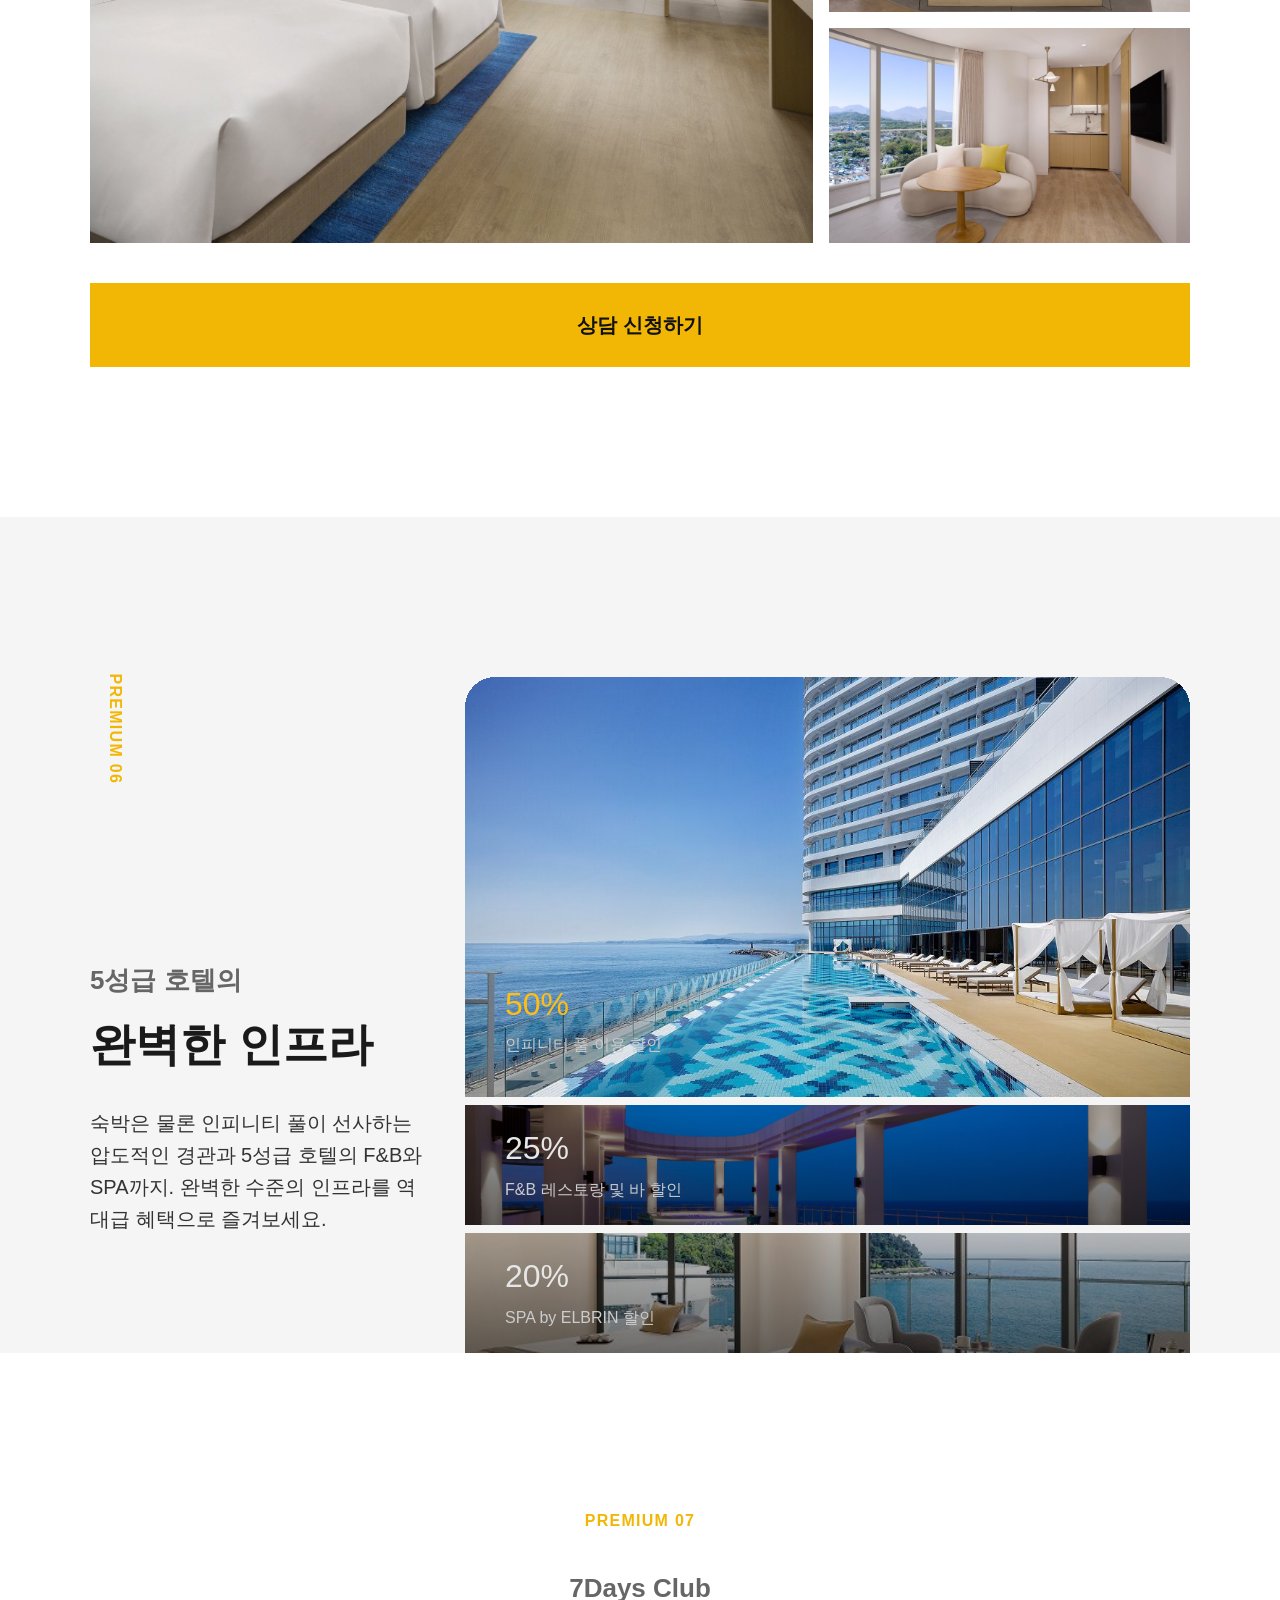
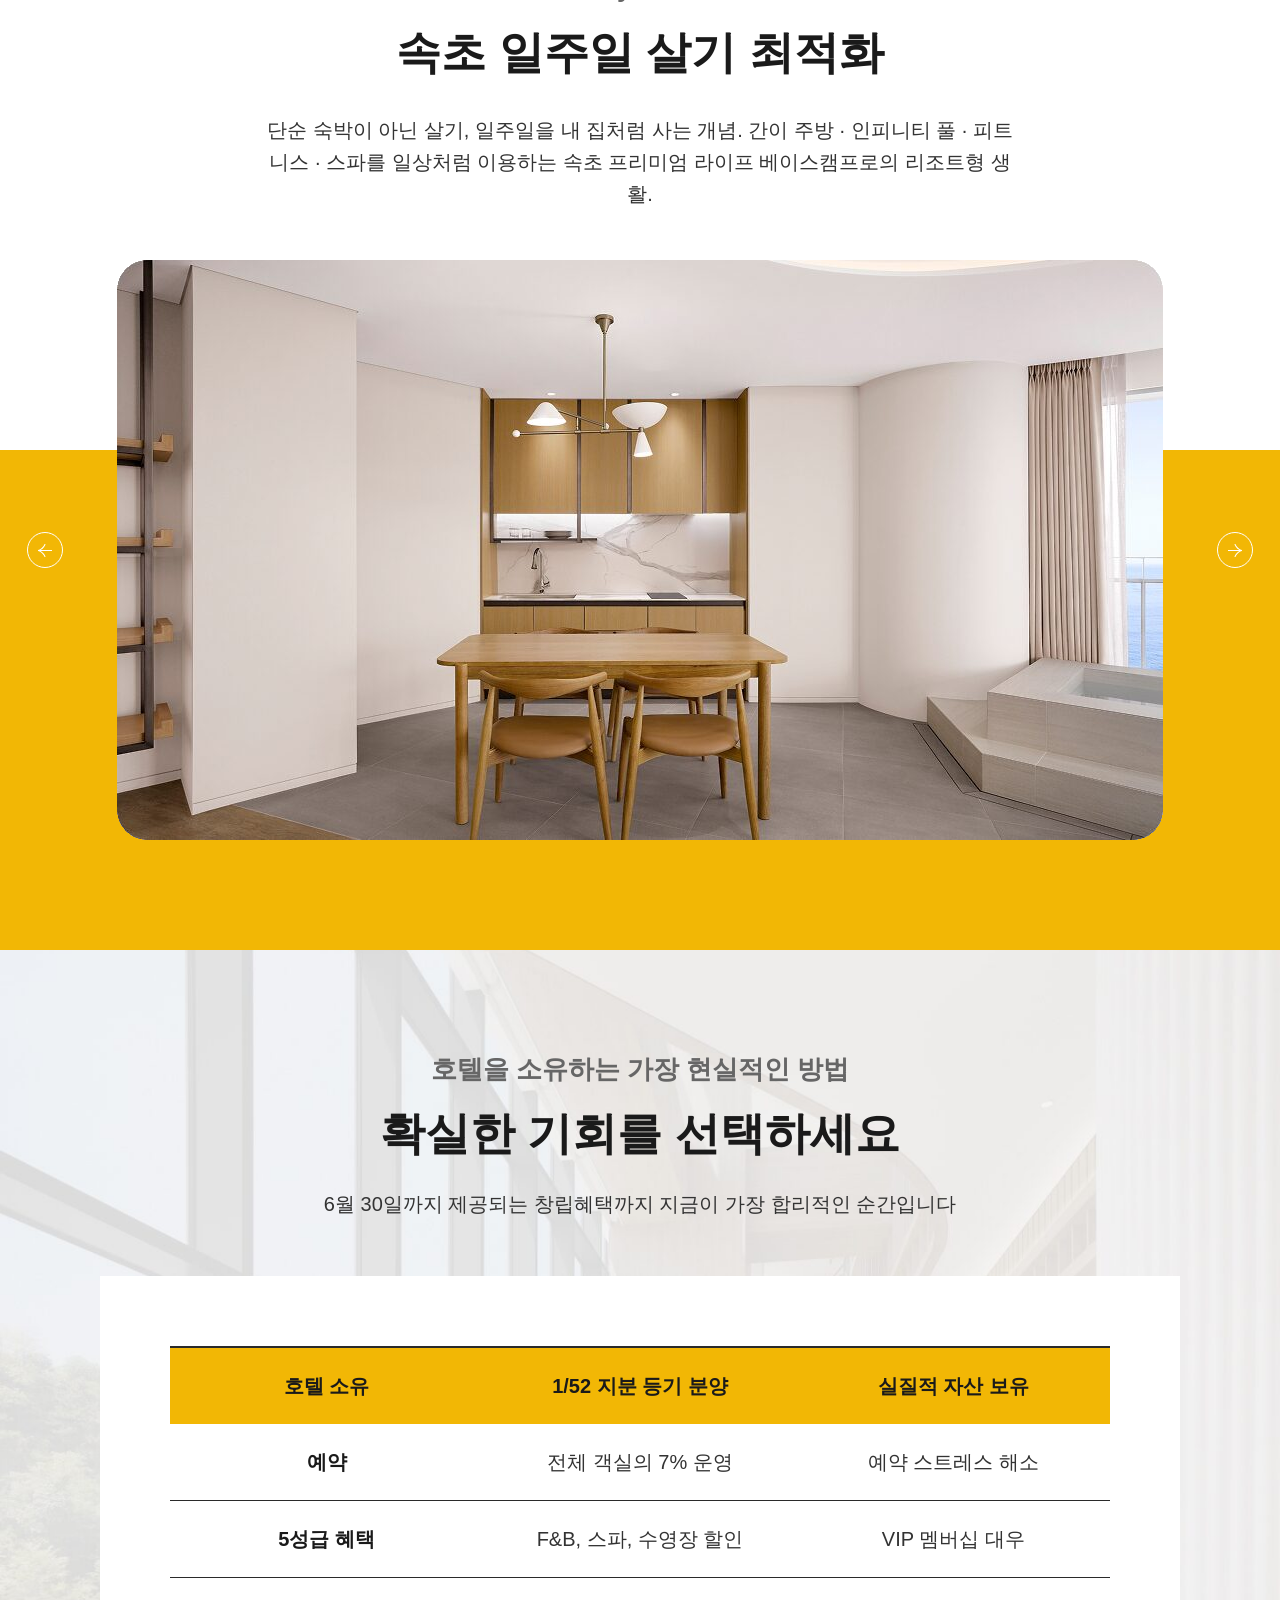
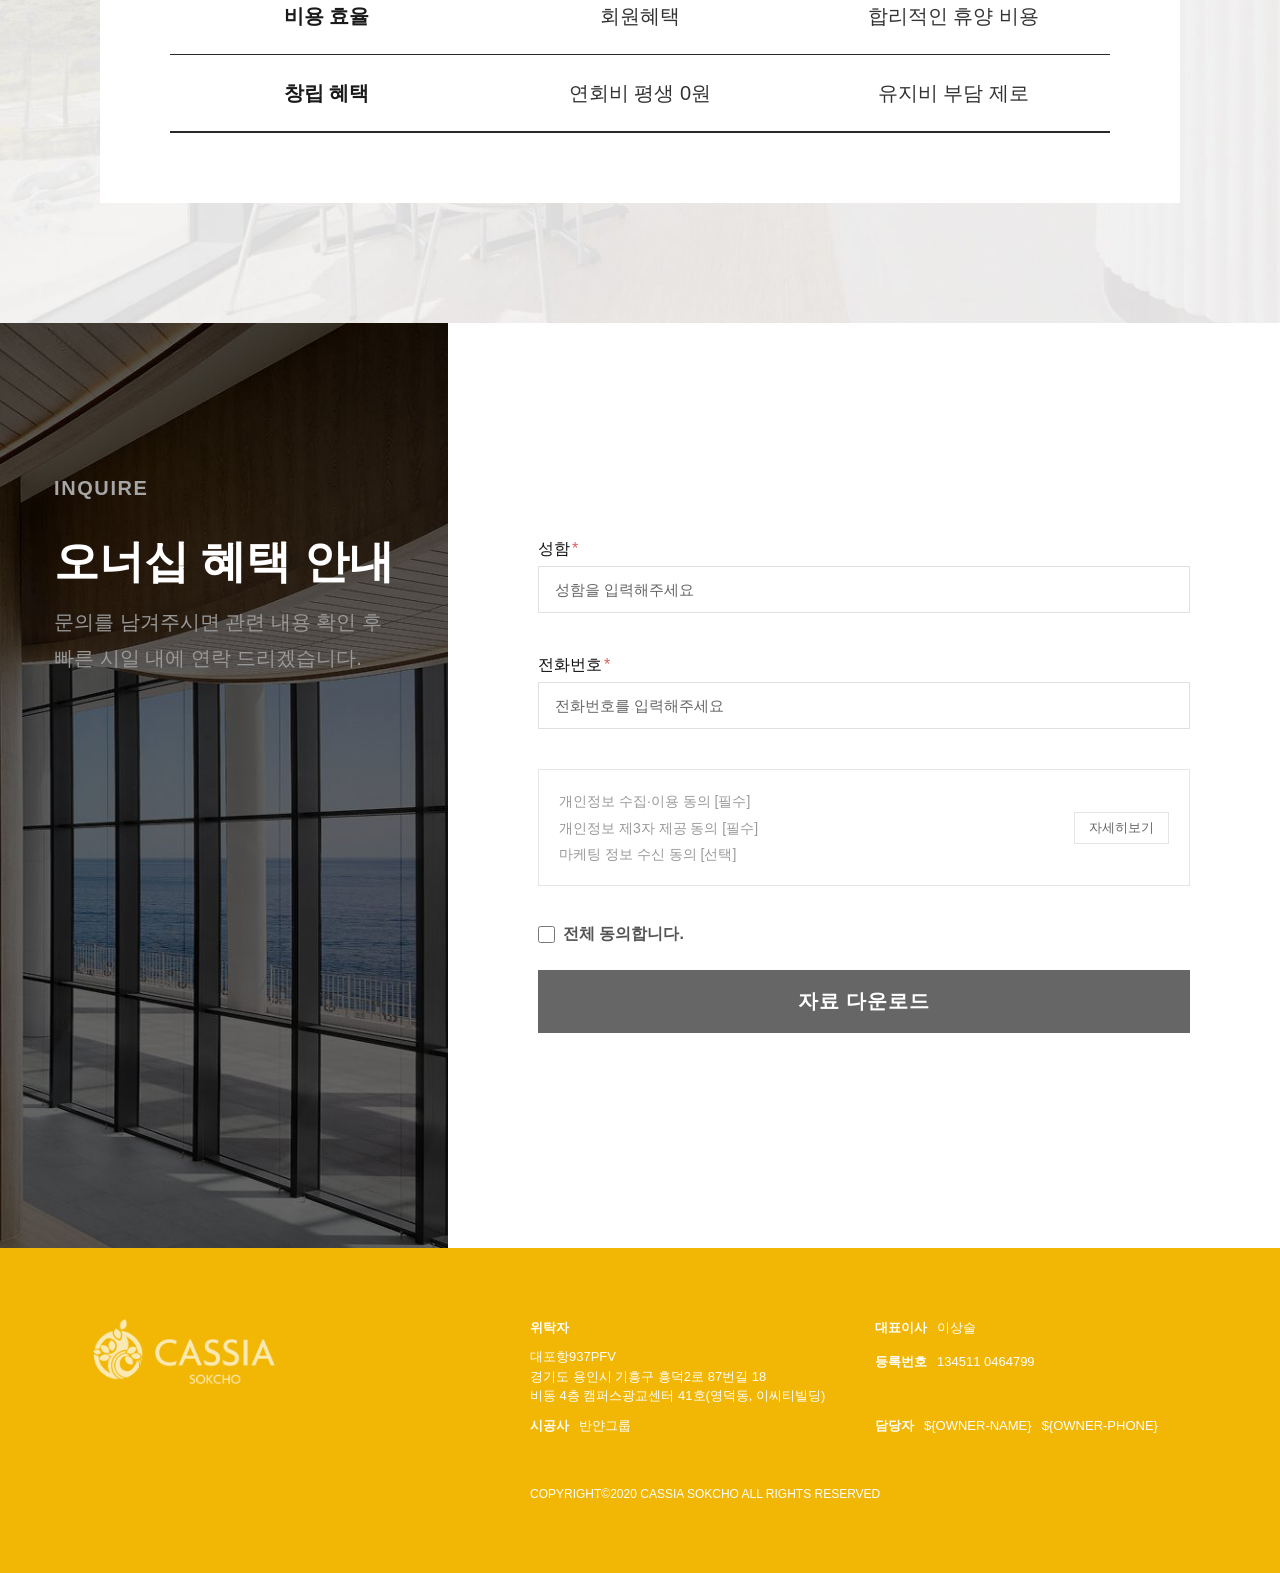
==== commit c6ad75d3: "오타수정" ====
--- a/casiasokcho-landing-b/index.html
+++ b/casiasokcho-landing-b/index.html
@@ -97,7 +97,7 @@
       <div class="alternative-inner">
         <p data-editable="false" data-uid="home-ct-txt-12" class="alternative-kicker">이제 단순한 소유를 넘어</p>
         <h2 data-editable="false" data-uid="home-ct-txt-13" class="alternative-title">새로운 대안이<br>필요합니다</h2>
-        <p data-editable="false" data-uid="home-ct-txt-14" class="alternative-body">사계절 내내 반얀그룹 5성급 호텔을 내 집처럼 드나드는 만기 없는 영구 소유권, 카시아 속초 '7 Days Club'이 특별한 고객님들을<br />위한 대안입니다.</p>
+        <p data-editable="false" data-uid="home-ct-txt-14" class="alternative-body">사계절 내내 반얀그룹 5성급 호텔을 내 집처럼 드나드는 만기 없는 영구 소유권, 카시아 속초 '7 Days Club'이 특별한 고객님들을 위한 대안입니다.</p>
       </div>
       <div class="alternative-image">
         <img data-object="FIXATION" src="images/main/Exterior.jpg" alt="카시아 속초 대안 이미지">
@@ -130,19 +130,19 @@
               <tr>
                 <td class="cell-category" data-editable="false" data-uid="home-ct-txt-25">기본 혜택(7일)</td>
                 <td data-label="주중(일-목)" data-editable="false" data-uid="home-ct-txt-26"><span class="benefit-pc-text">주중 </span>4일</td>
-                <td data-label="성수기, 주말, 공휴일" data-editable="false" data-uid="home-ct-txt-27"><span class="benefit-pc-text">성수기&주말(공휴일) </span>3일</td>
+                <td data-label="성수기" data-editable="false" data-uid="home-ct-txt-27"><span class="benefit-pc-text">성수기&주말(공휴일) </span>3일</td>
                 <td data-label="합계" data-editable="false" data-uid="home-ct-txt-28">7일</td>
               </tr>
               <tr class="row-highlight">
                 <td class="cell-category" data-editable="false" data-uid="home-ct-txt-29"><span class="badge">추가 혜택(23일)</span></td>
                 <td data-label="주중(일-목)" data-editable="false" data-uid="home-ct-txt-30"><span class="benefit-pc-text">주중 </span>16일</td>
-                <td data-label="성수기, 주말, 공휴일" data-editable="false" data-uid="home-ct-txt-31"><span class="benefit-pc-text">주말(공휴일) </span>7일</td>
+                <td data-label="주말&공휴일" data-editable="false" data-uid="home-ct-txt-31"><span class="benefit-pc-text">주말(공휴일) </span>7일</td>
                 <td data-label="합계" data-editable="false" data-uid="home-ct-txt-32">23일</td>
               </tr>
               <tr class="row-total">
                 <td class="cell-category" data-editable="false" data-uid="home-ct-txt-33">총계</td>
                 <td data-label="주중(일-목)" data-editable="false" data-uid="home-ct-txt-34"><span class="benefit-pc-text">주중 </span>20일</td>
-                <td data-label="성수기, 주말, 공휴일" data-editable="false" data-uid="home-ct-txt-35"><span class="benefit-pc-text">성수기(3일) + 주말&공휴일(7일) = </span>10일</td>
+                <td data-label="성수기(3일) + 주말&공휴일(7일)" data-editable="false" data-uid="home-ct-txt-35"><span class="benefit-pc-text">성수기(3일) + 주말&공휴일(7일) = </span>10일</td>
                 <td data-label="합계" data-editable="false" data-uid="home-ct-txt-36">30일</td>
               </tr>
             </tbody>
@@ -457,7 +457,7 @@
           <div>
             <p data-editable="false" data-uid="home-ct-txt-63" class="premium-kicker">5성급 호텔의</p>
             <h2 data-editable="false" data-uid="home-ct-txt-64" class="premium-title">완벽한 인프라</h2>
-            <p data-editable="false" data-uid="home-ct-txt-65" class="premium-body">숙박은 물론 인피니티 풀이 선사하는 압도적인 경관과 5성급 호텔의 F&B와 SPA까지. 완벽한 수준의 인프라를 역대급 혜택가로 즐겨보세요.</p>
+            <p data-editable="false" data-uid="home-ct-txt-65" class="premium-body">숙박은 물론 인피니티 풀이 선사하는 압도적인 경관과 5성급 호텔의 F&B와 SPA까지. 완벽한 수준의 인프라를 역대급 혜택으로 즐겨보세요.</p>
           </div>
         </div>
         <div class="swiper premium06-swiper" id="premium06Swiper">
@@ -552,7 +552,7 @@
               </tr>
               <tr>
                 <td class="cell-category" data-editable="false" data-uid="home-ct-txt-79">5성급 혜택</td>
-                <td data-label="1/52 지분 등기 분양" data-editable="false" data-uid="home-ct-txt-80">F&B, 스파, 수영장할인</td>
+                <td data-label="1/52 지분 등기 분양" data-editable="false" data-uid="home-ct-txt-80">F&B, 스파, 수영장 할인</td>
                 <td data-label="실질적 자산 보유" data-editable="false" data-uid="home-ct-txt-81">VIP 멤버십 대우</td>
               </tr>
               <tr>
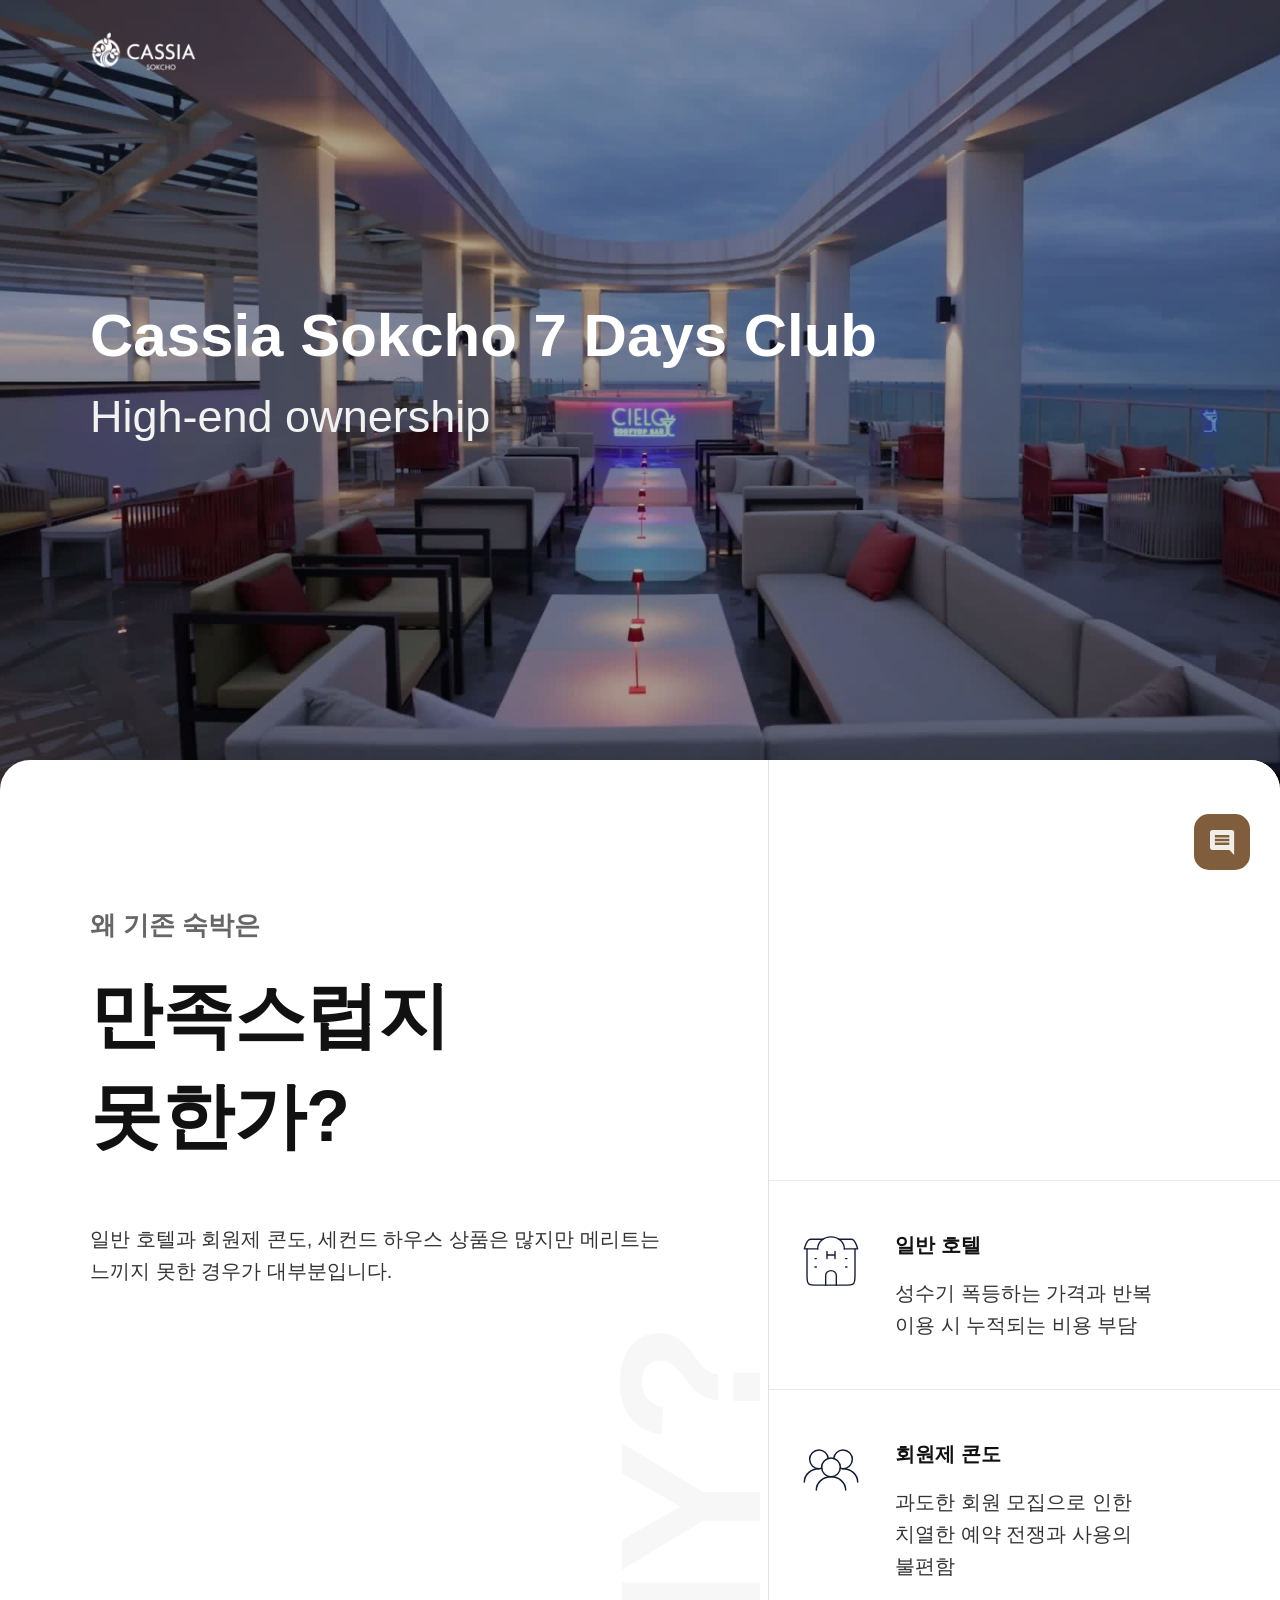
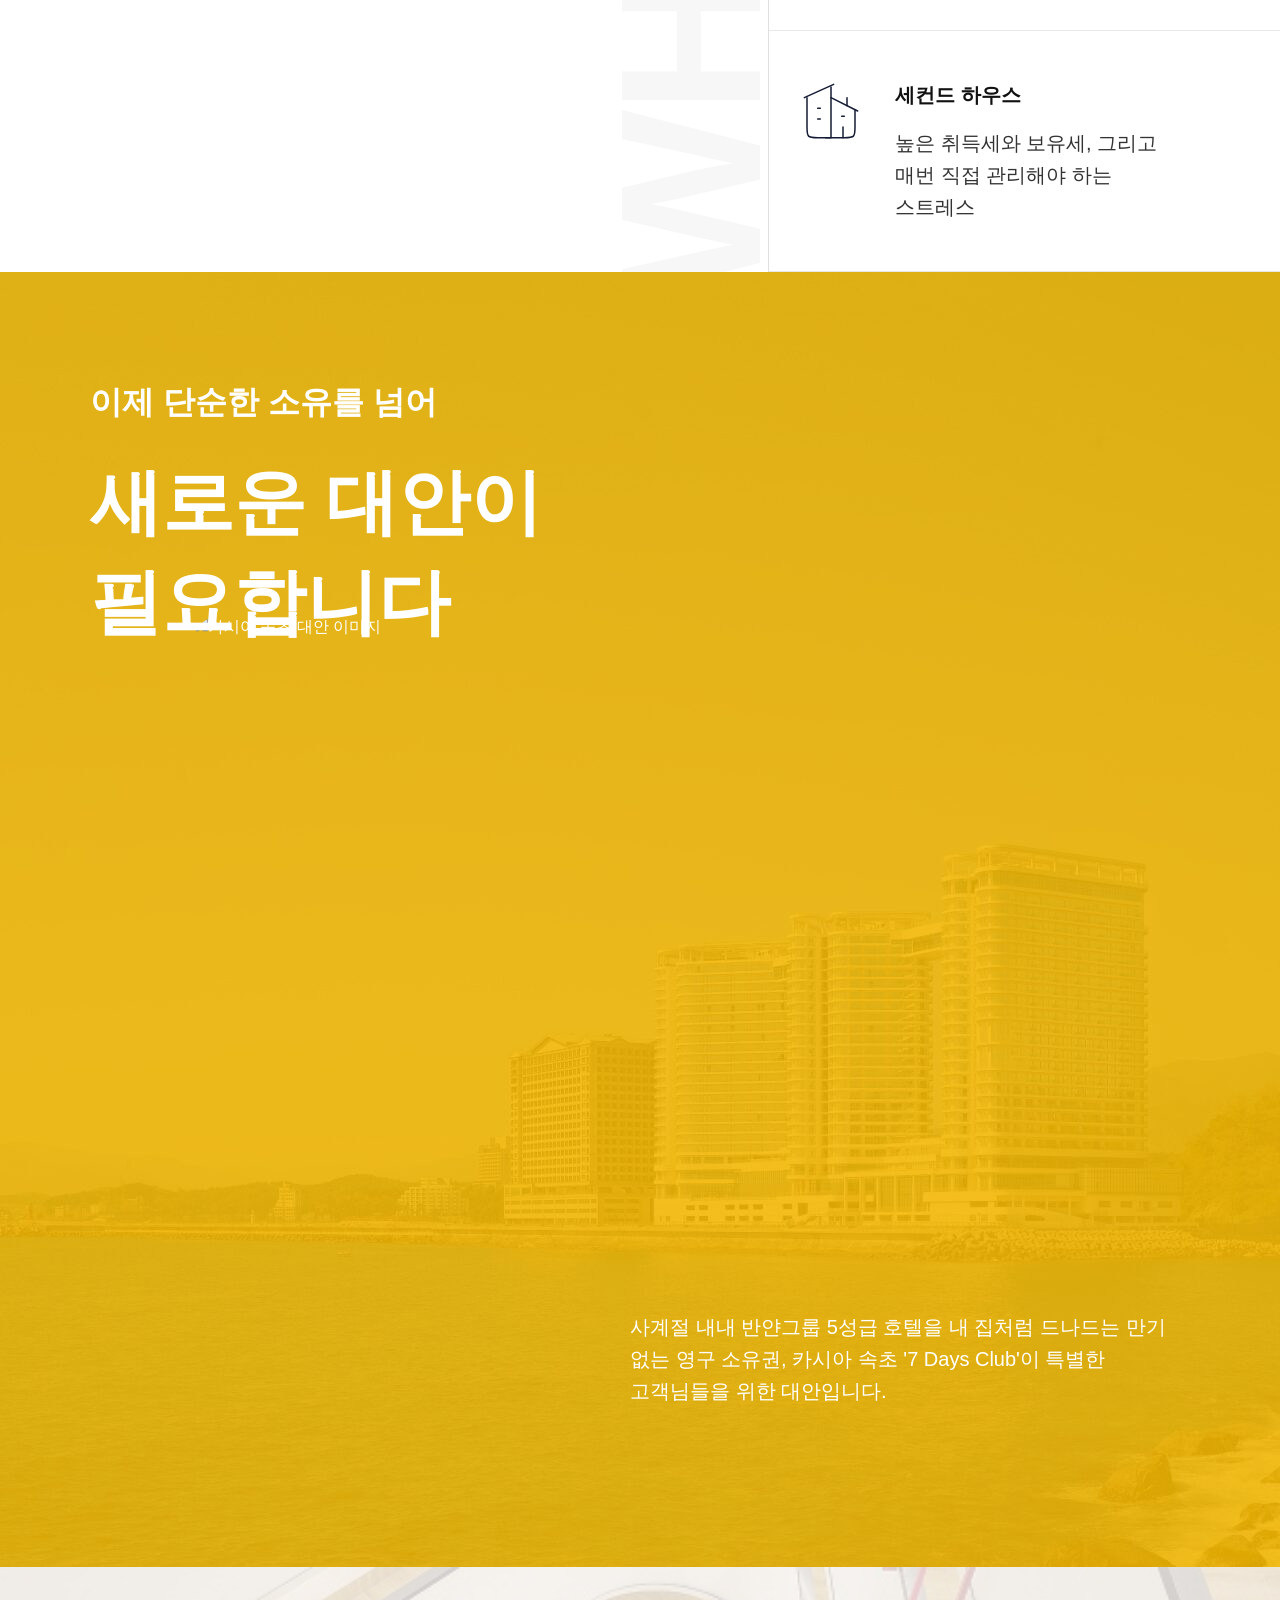
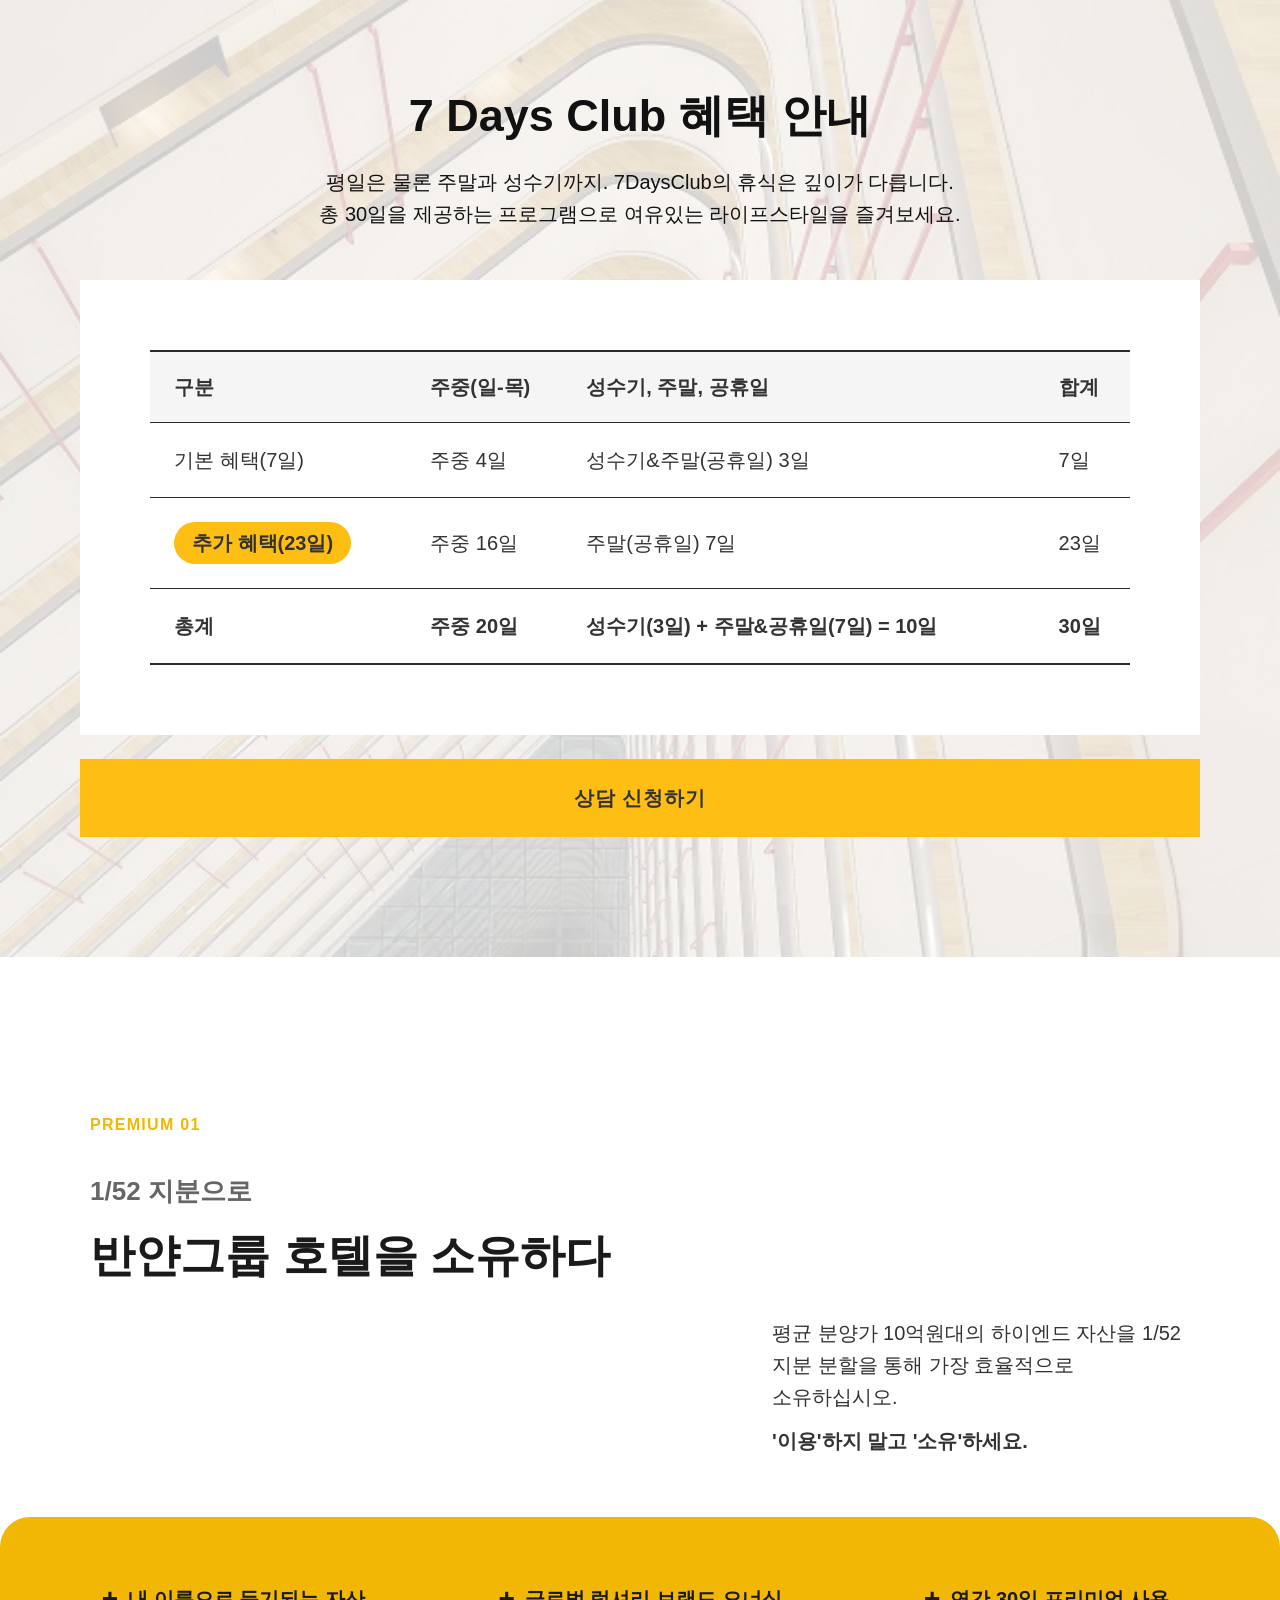
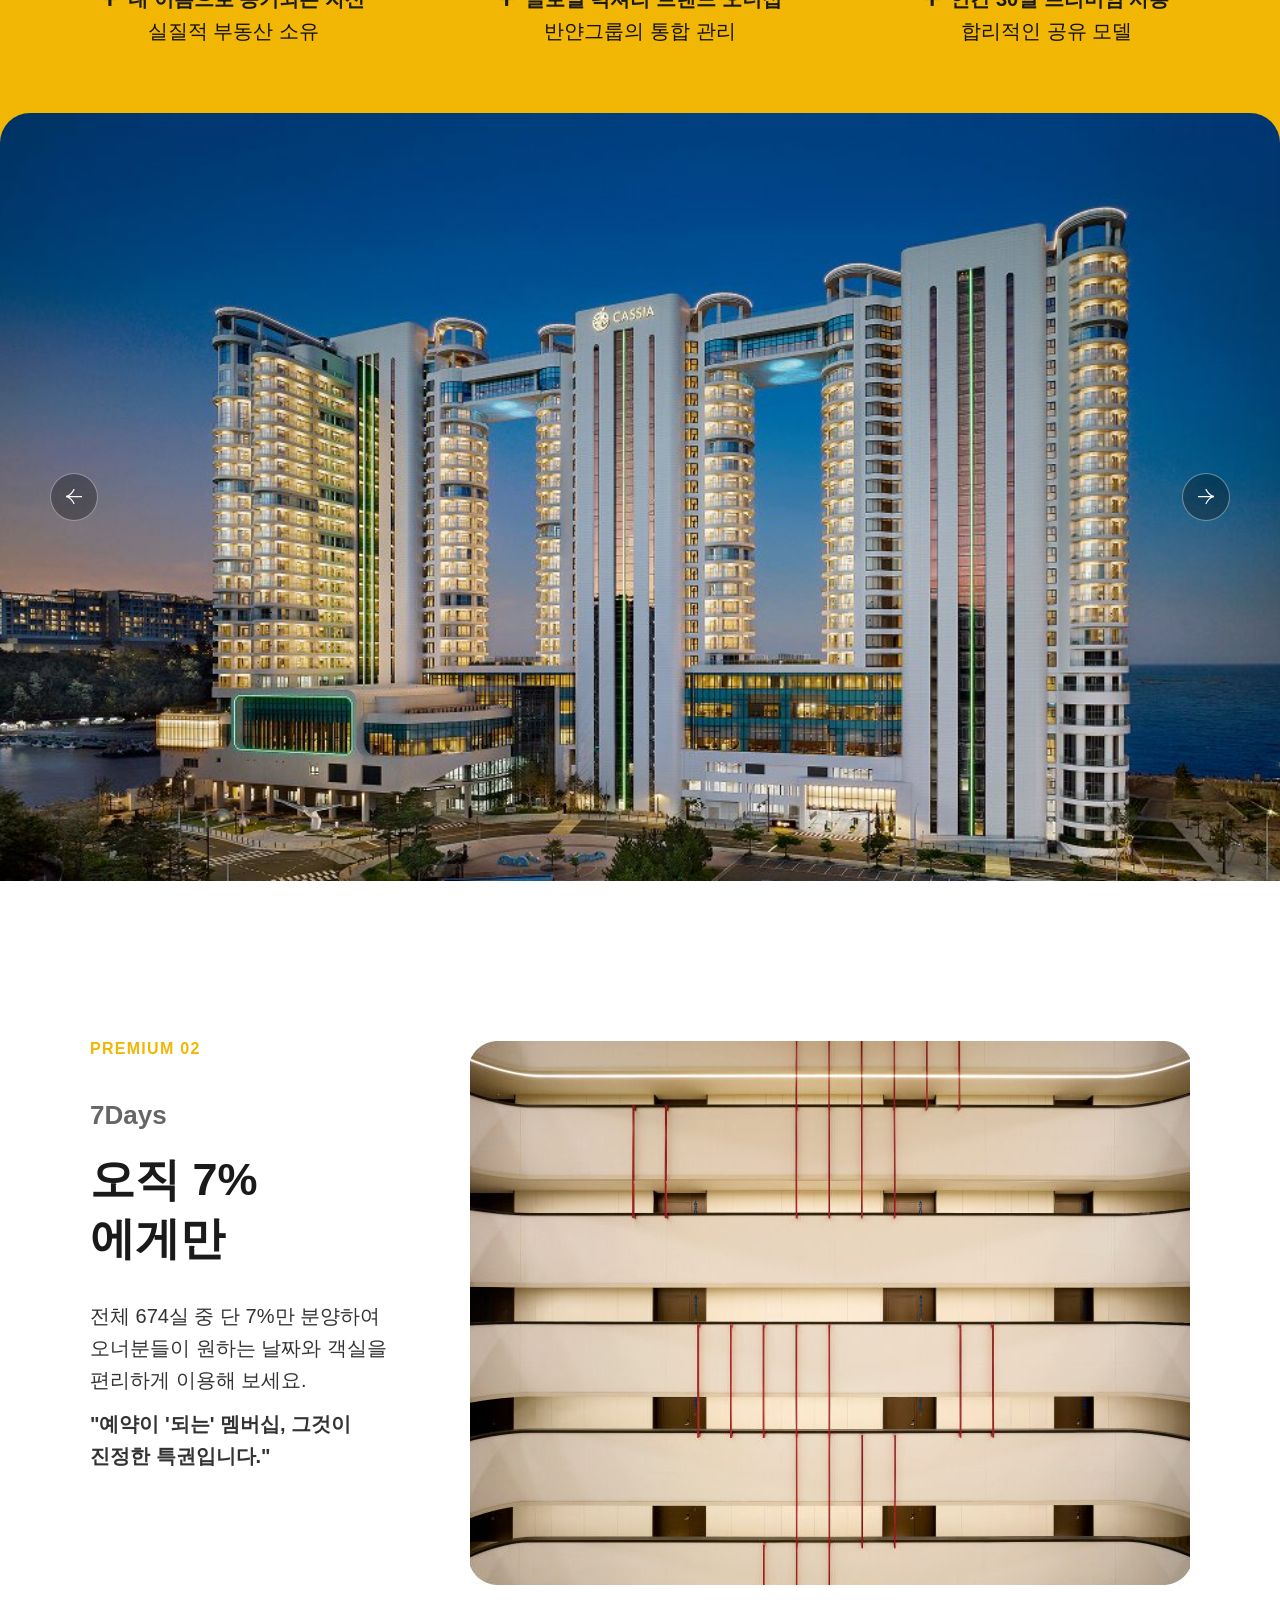
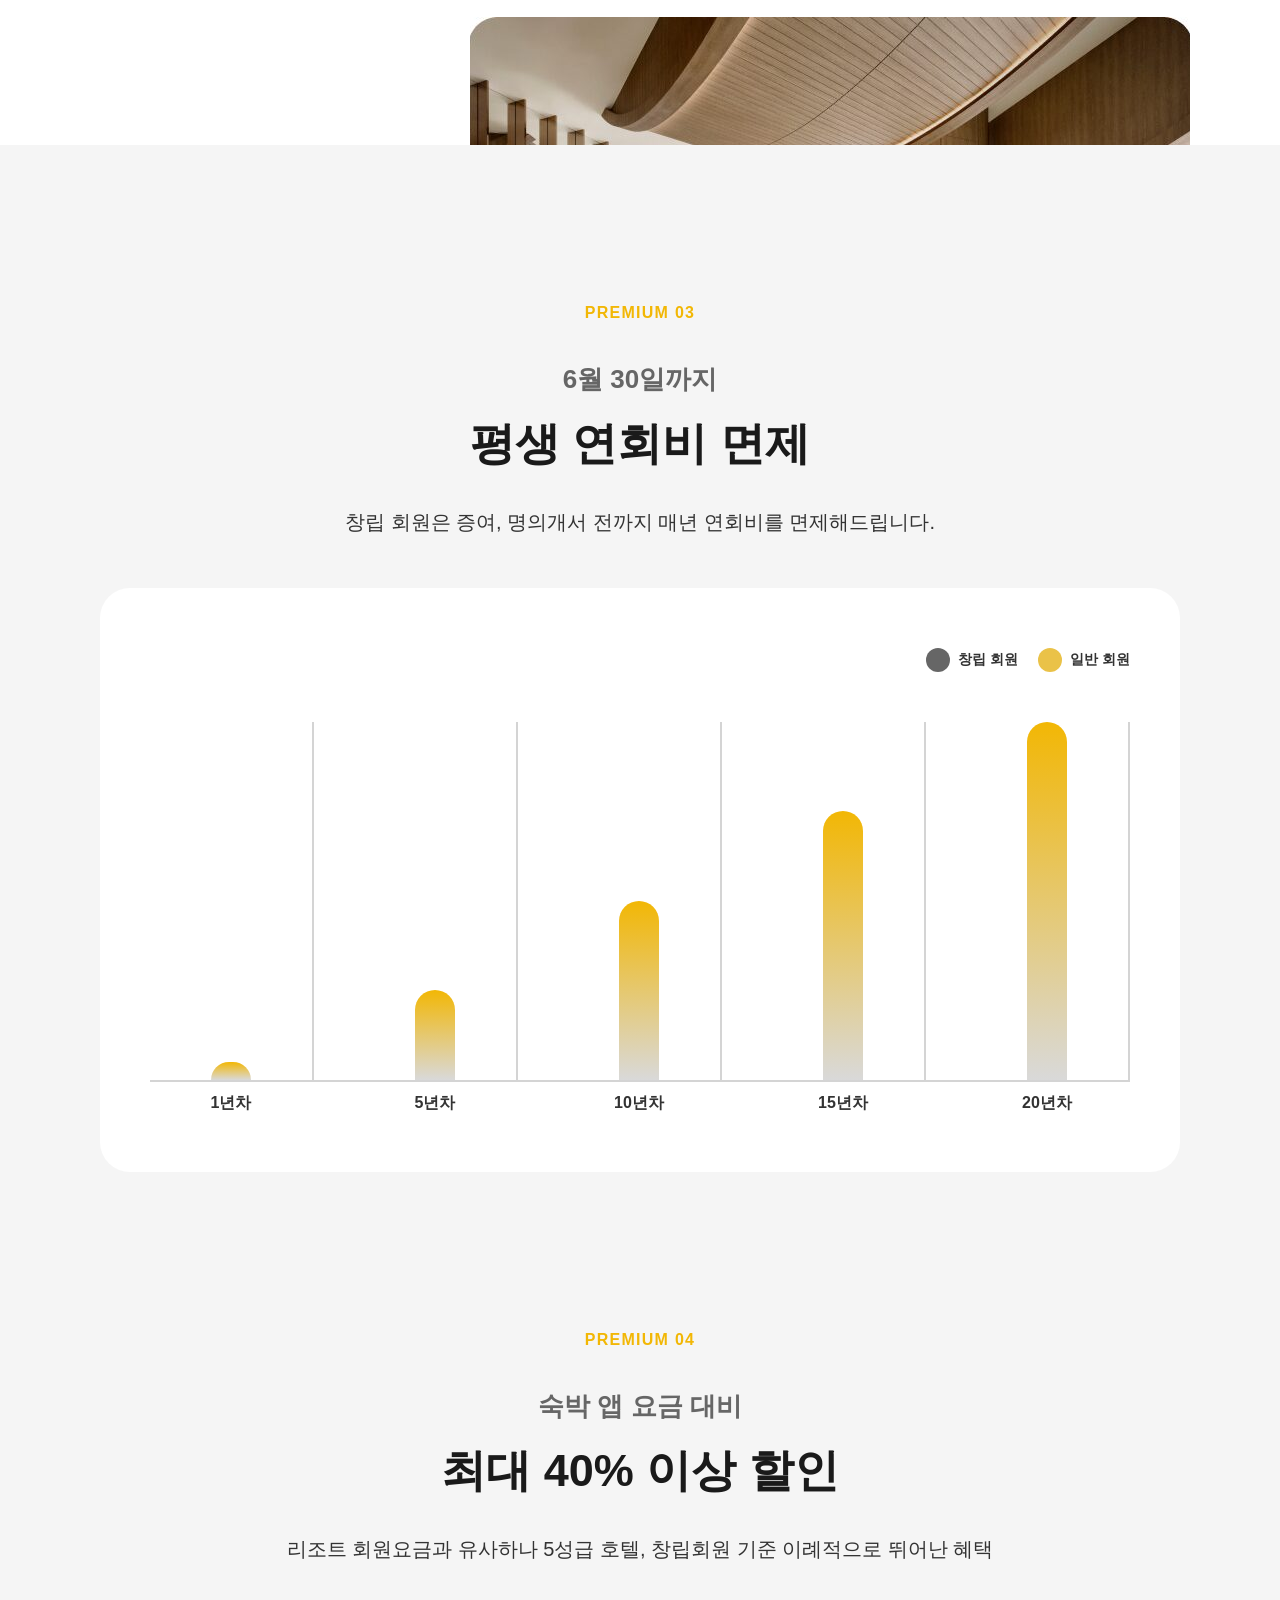
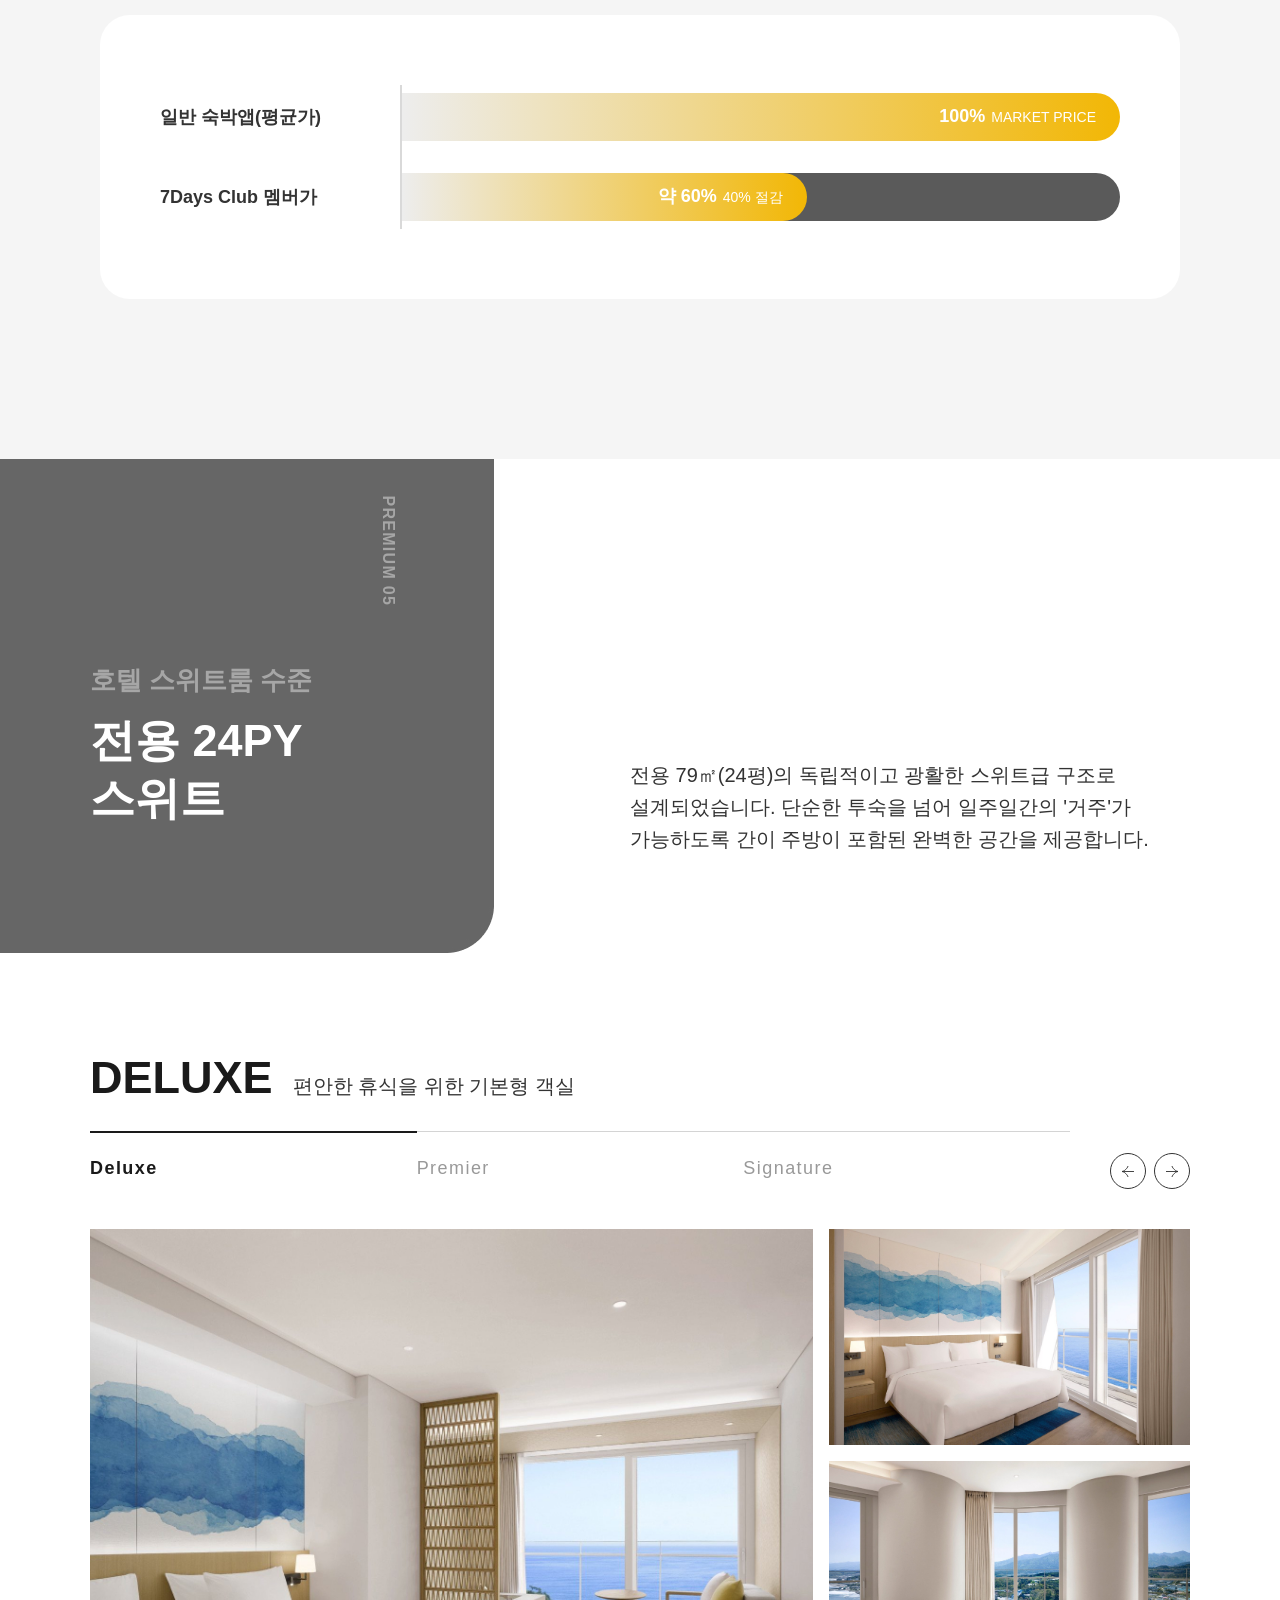
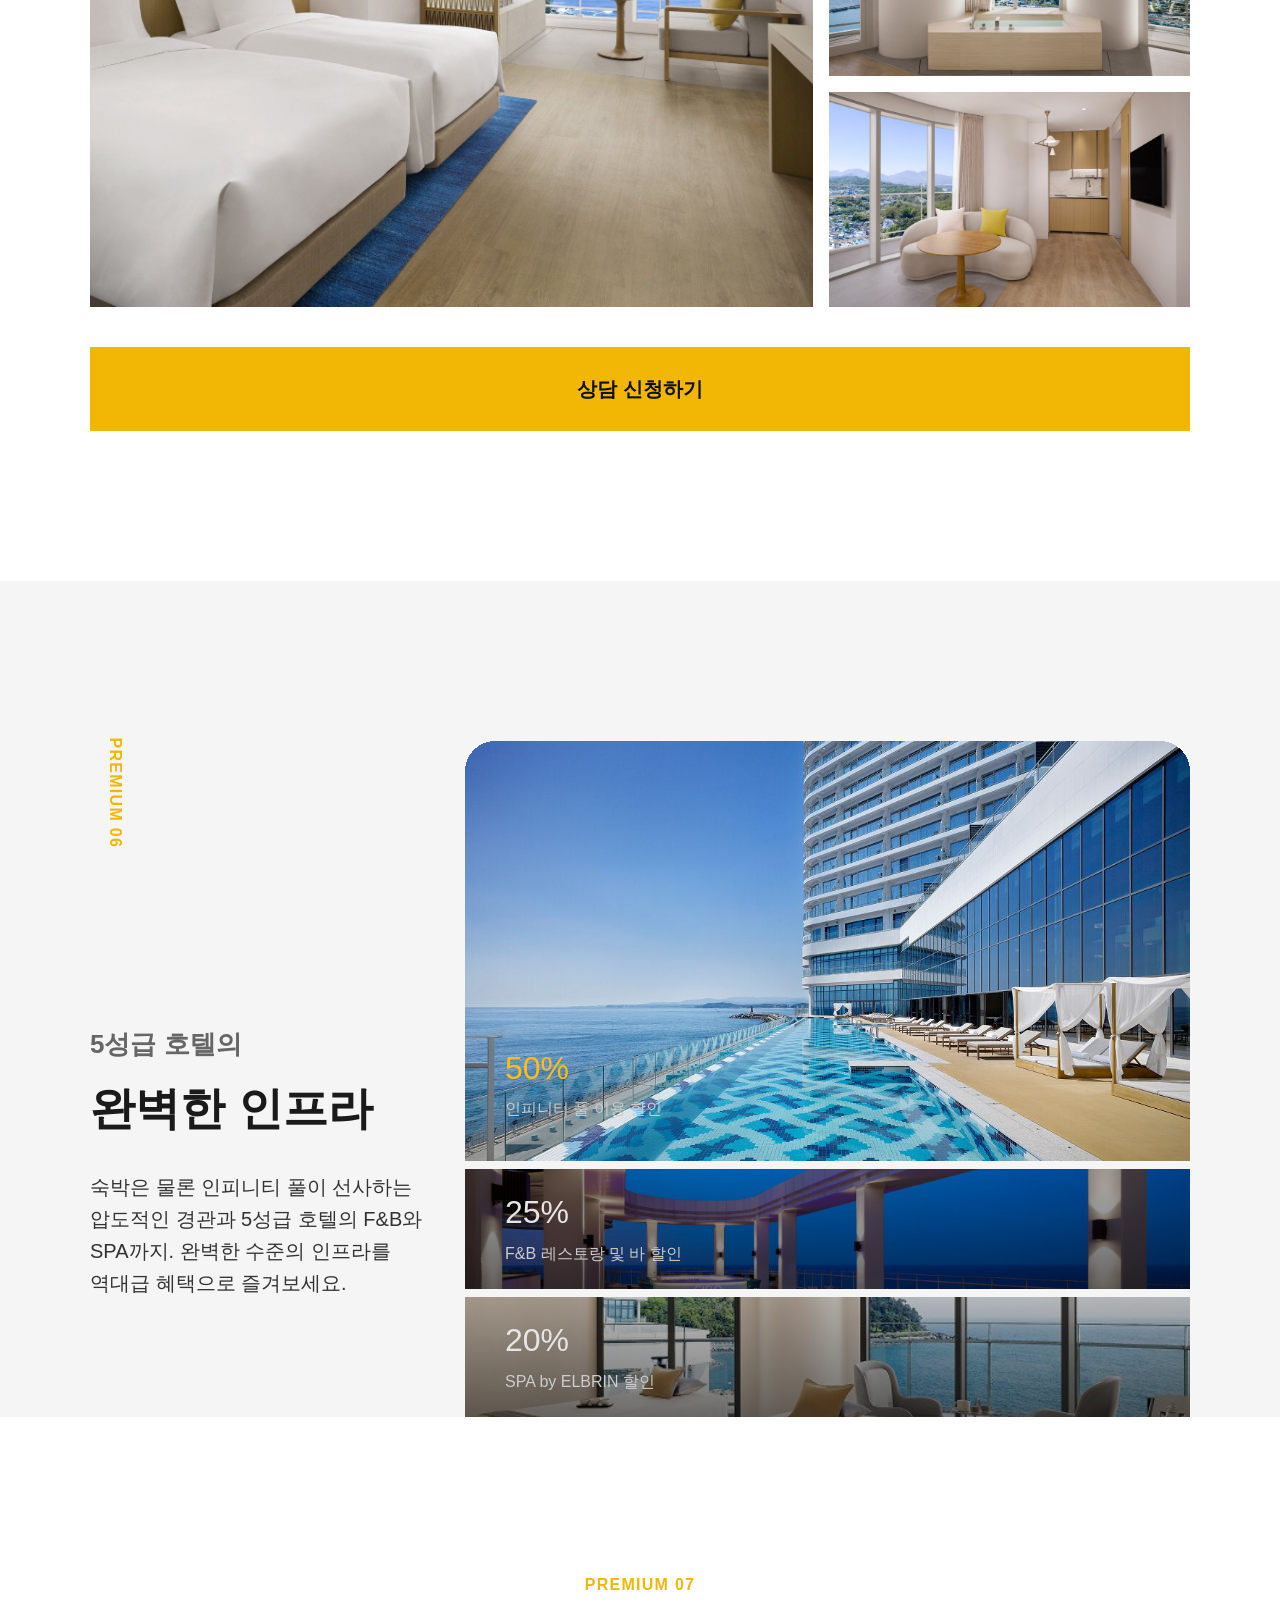
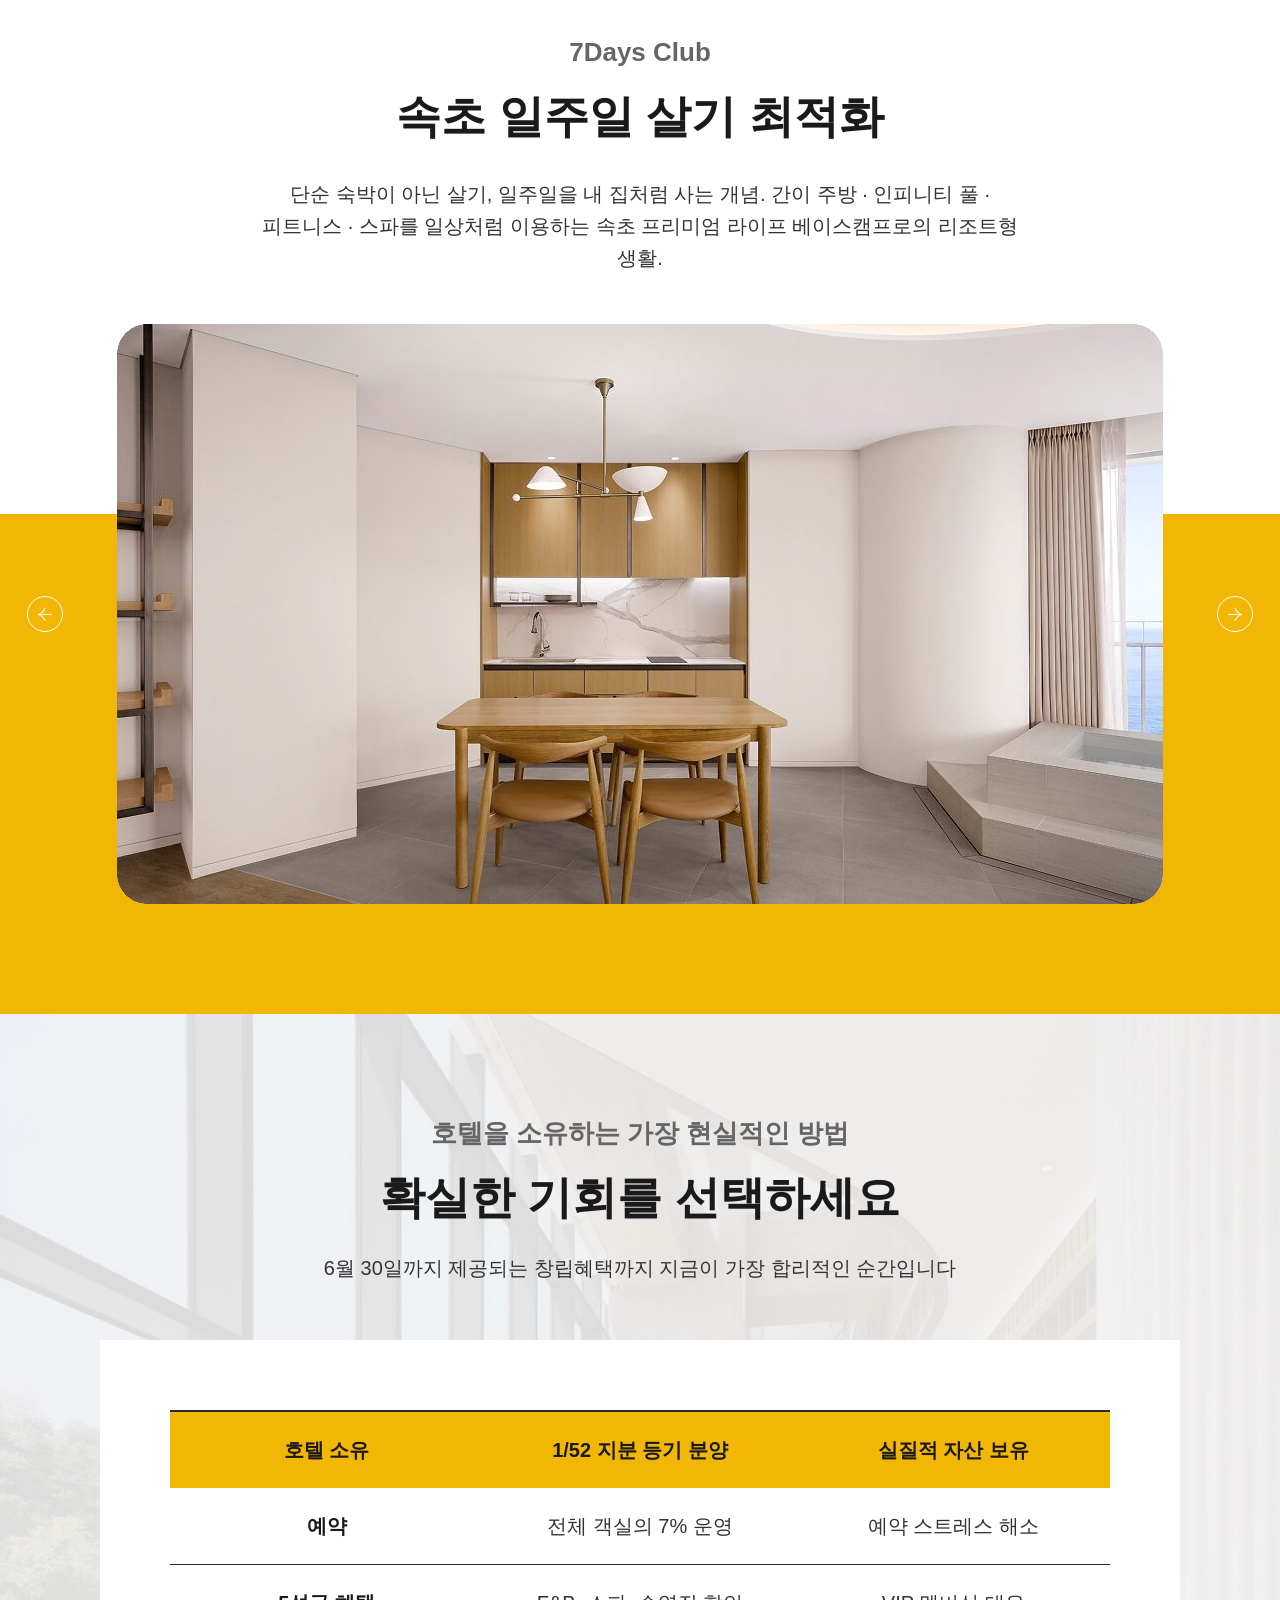
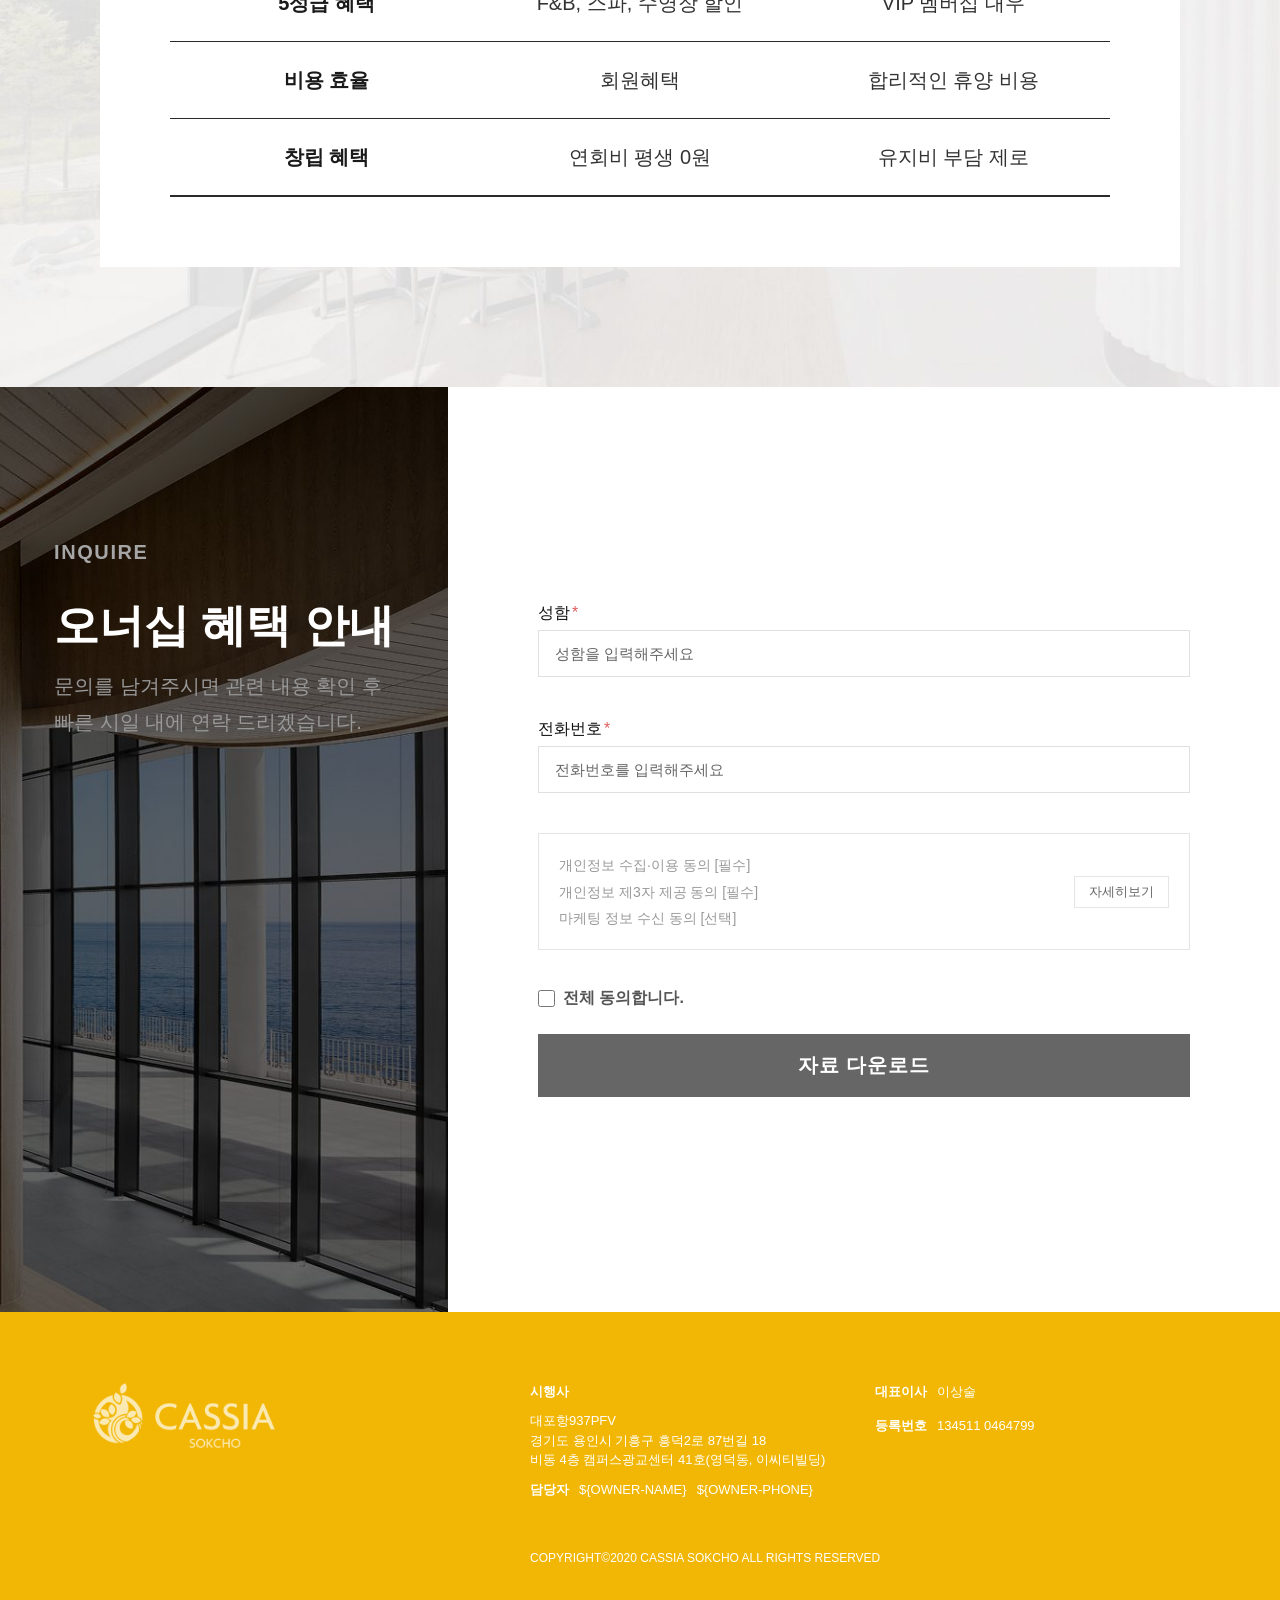
==== commit e1efd0f4: "푸터 정보 수정" ====
--- a/casiasokcho-landing-b/index.html
+++ b/casiasokcho-landing-b/index.html
@@ -692,7 +692,7 @@
           <div>
             <div>
               <dl>
-                <dt data-editable="false" data-uid="home-ft-txt-1">위탁자</dt>
+                <dt data-editable="false" data-uid="home-ft-txt-1">시행사</dt>
                 <dd data-editable="false" data-uid="home-ft-txt-2">
                   대포항937PFV
                   <br/>
@@ -718,12 +718,6 @@
           <div>
             <div>
               <dl>
-                <dt data-editable="false" data-uid="home-ft-txt-8">시공사</dt>
-                <dd data-editable="false" data-uid="home-ft-txt-9">반얀그룹</dd>
-              </dl>
-            </div>
-            <div>
-              <dl>
                 <dt data-editable="false" data-uid="home-ft-txt-11">담당자</dt>
                 <dd data-editable="false" data-uid="home-ft-txt-12">${OWNER-NAME}</dd>
                 <dd data-editable="false" data-uid="home-ft-txt-13">${OWNER-PHONE}</dd>
--- a/casiasokcho-landing-b/css/style.css
+++ b/casiasokcho-landing-b/css/style.css
@@ -32,6 +32,8 @@
   line-height: 1.5;
   -webkit-font-smoothing: antialiased;
   overflow-x: hidden;
+  word-break: keep-all;
+  overflow-wrap: break-word;
 }
 
 .sec {
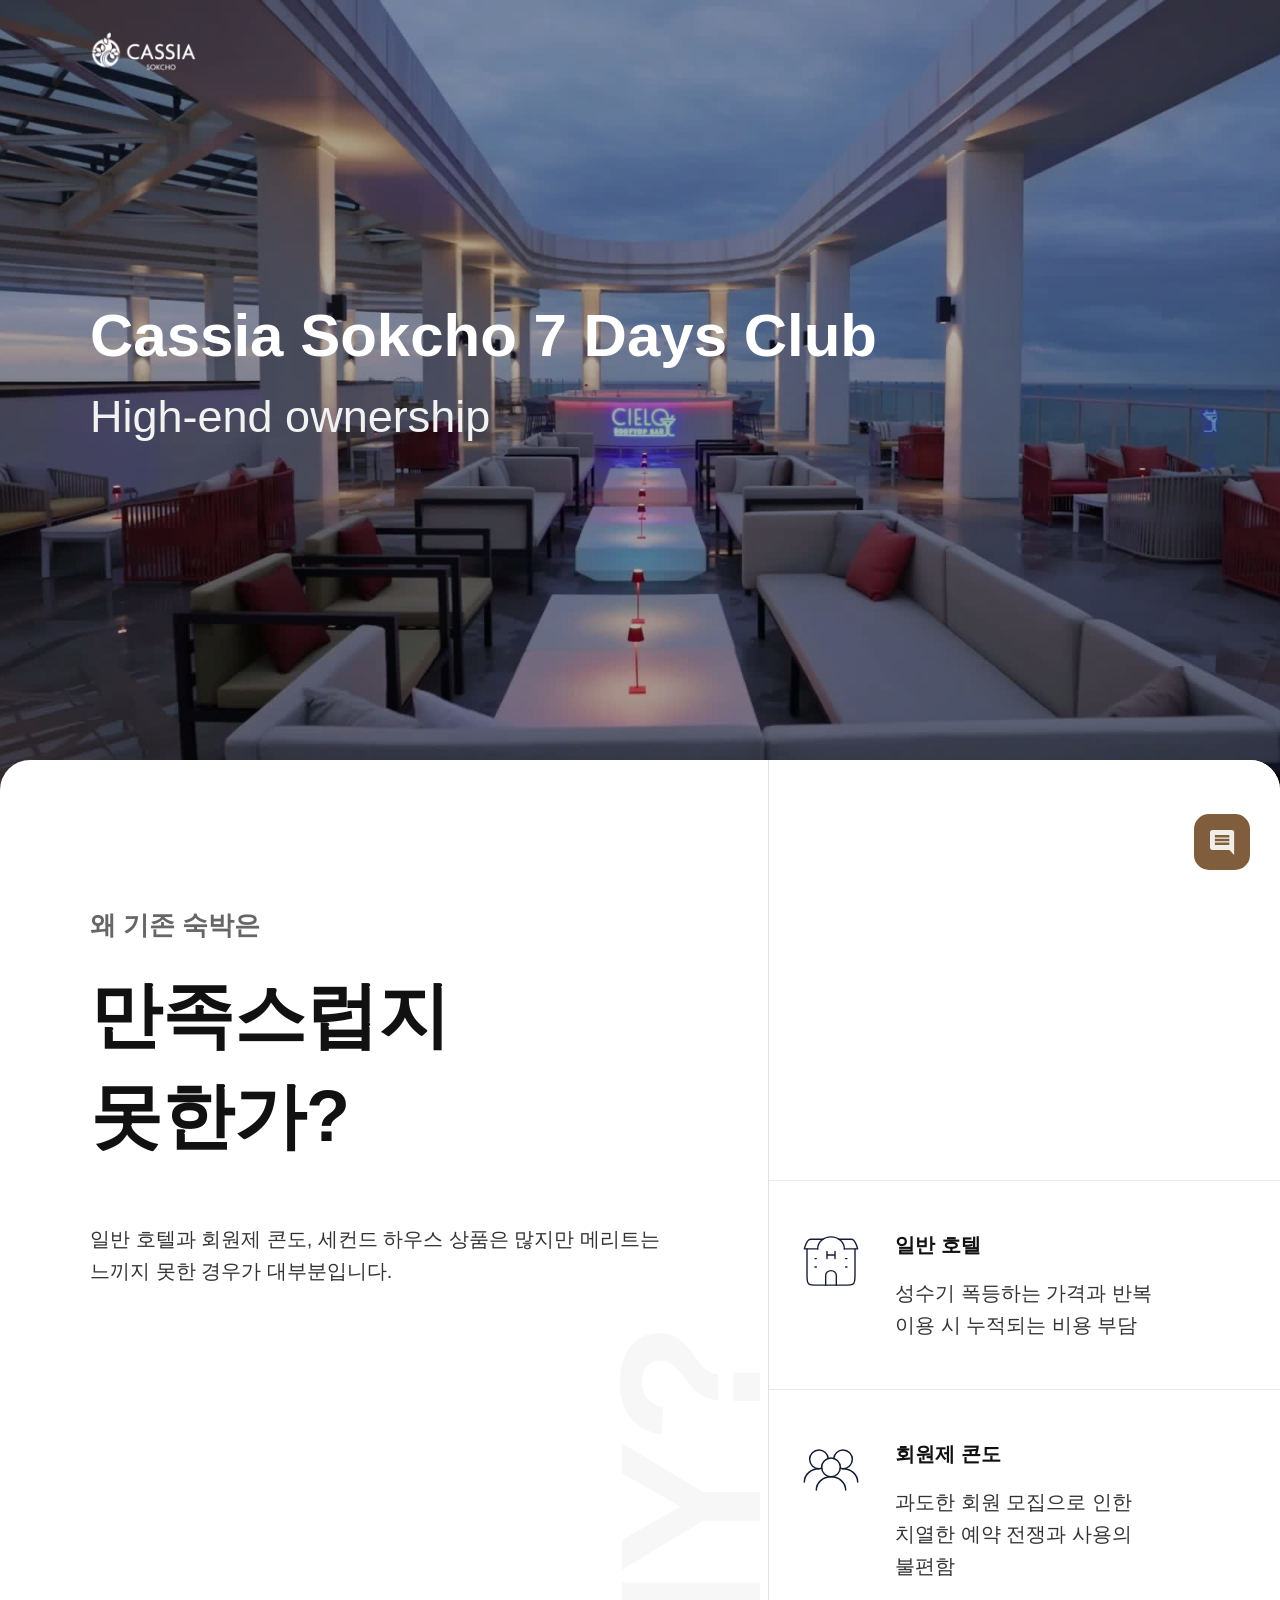
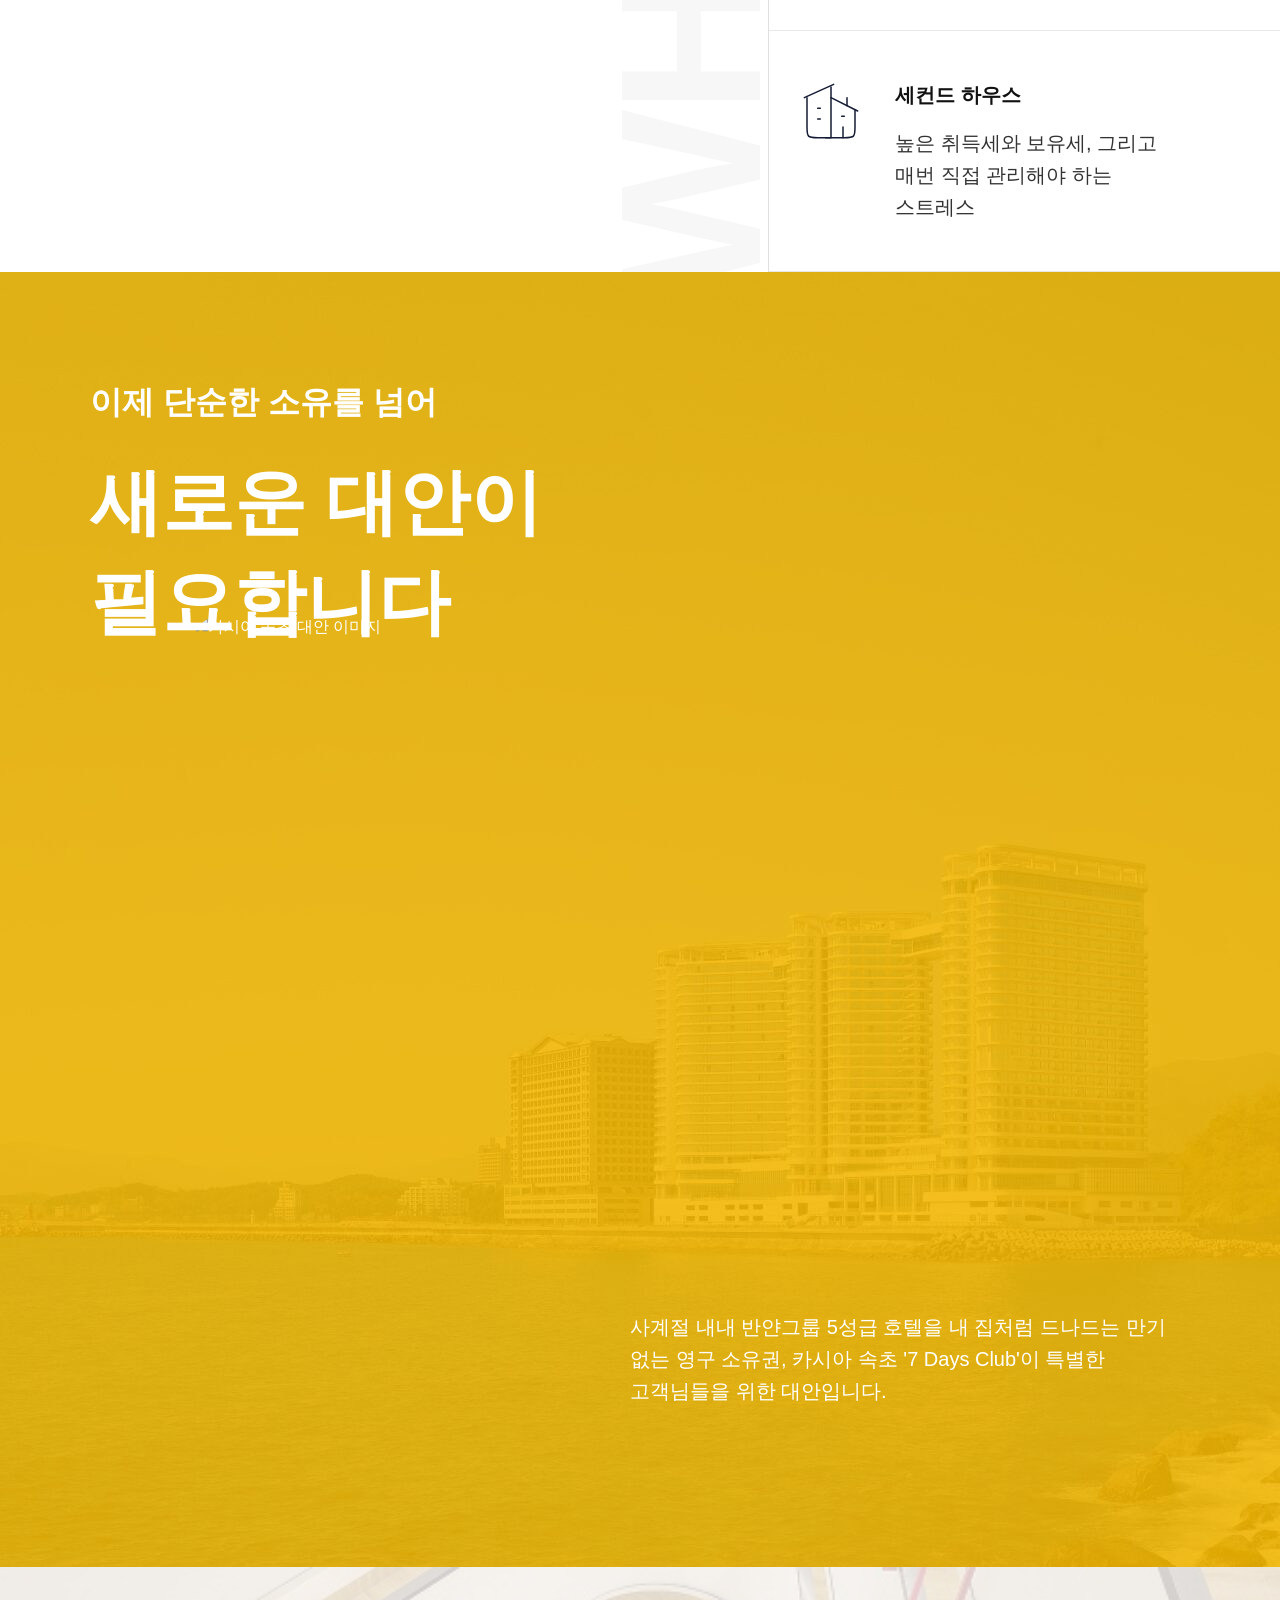
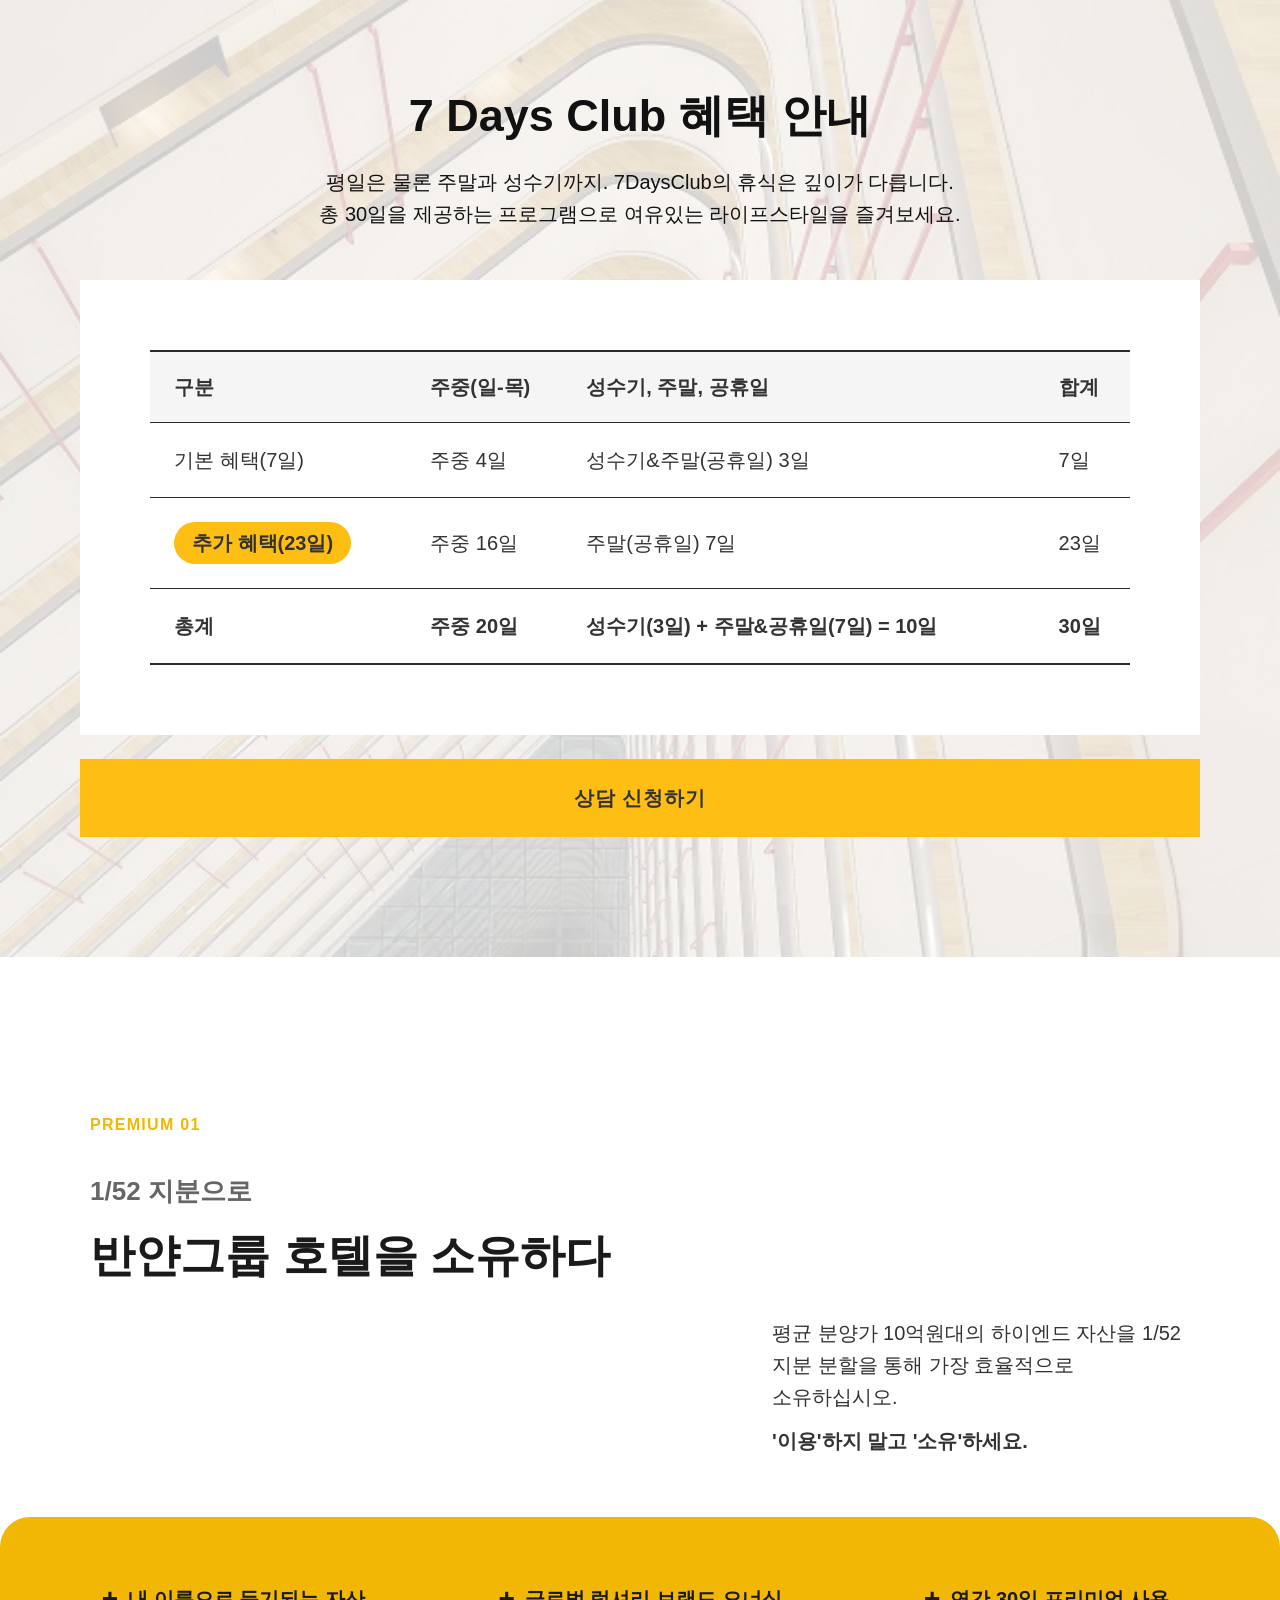
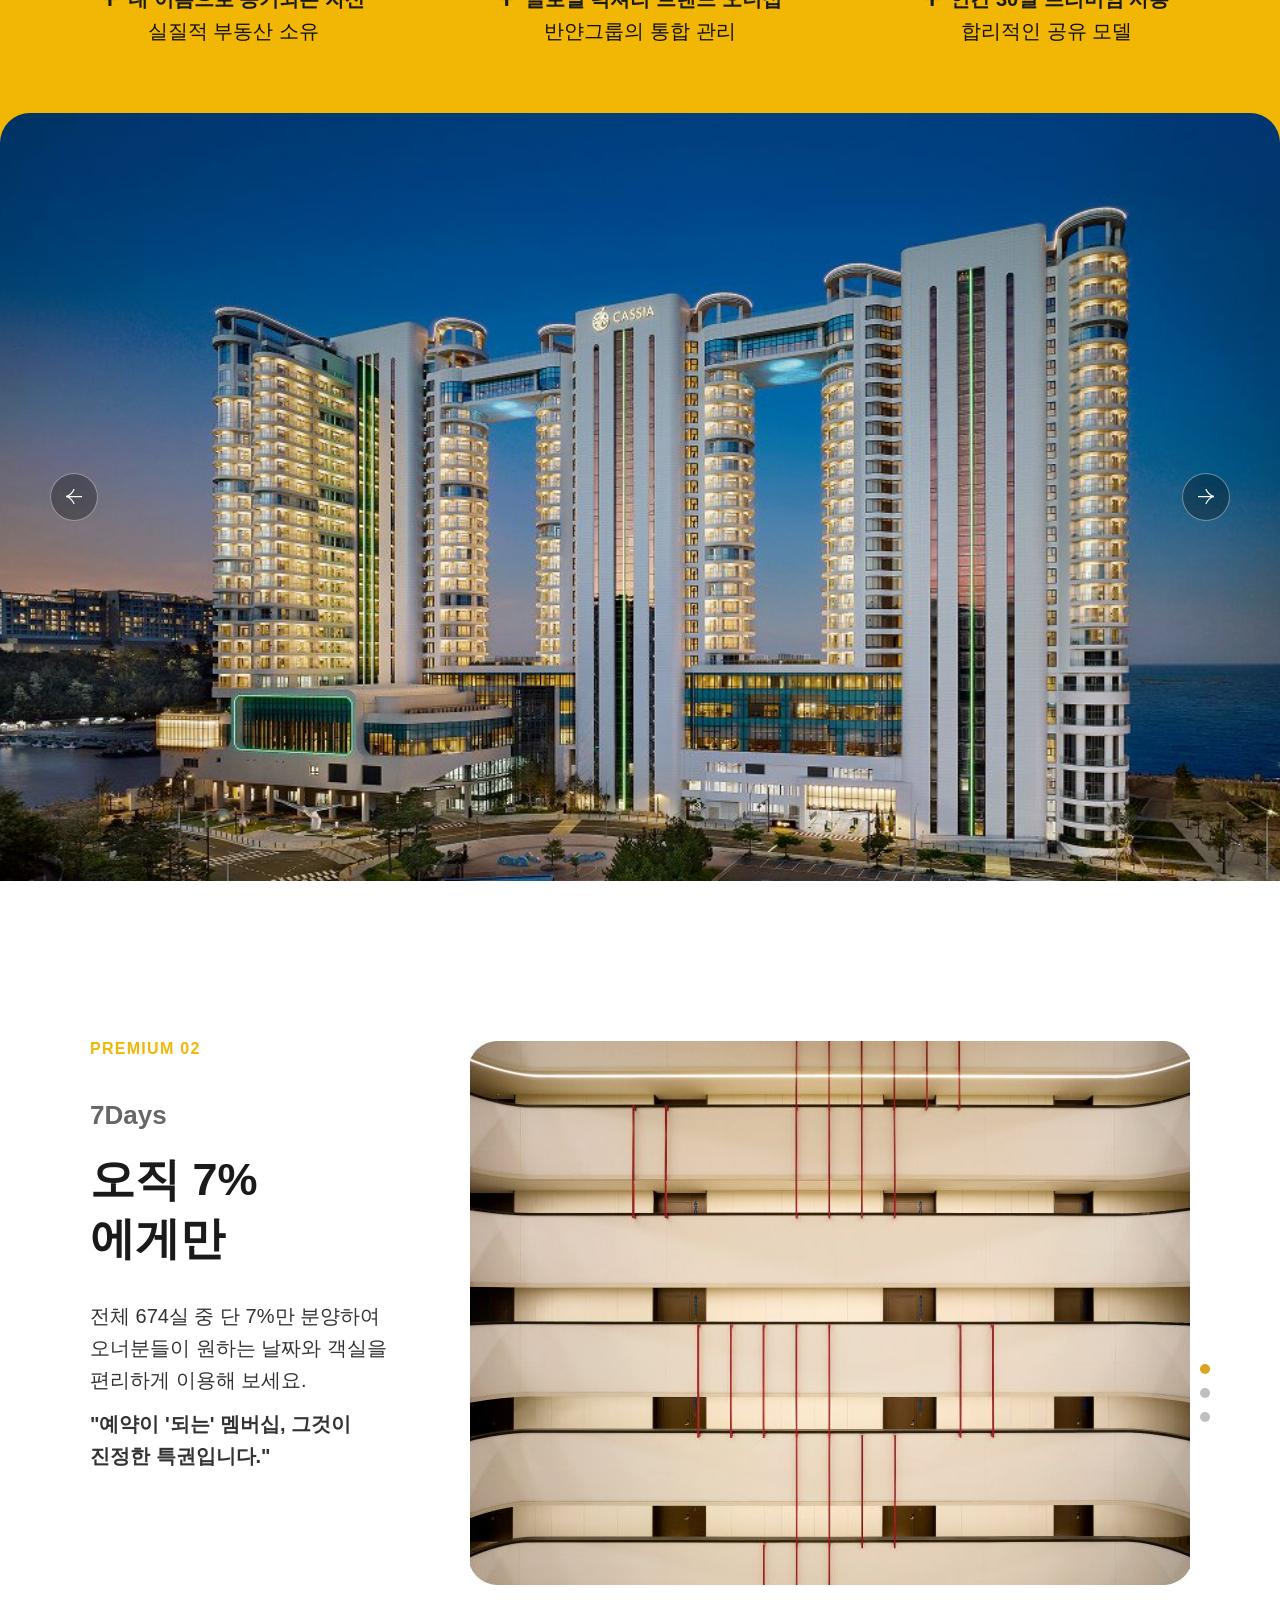
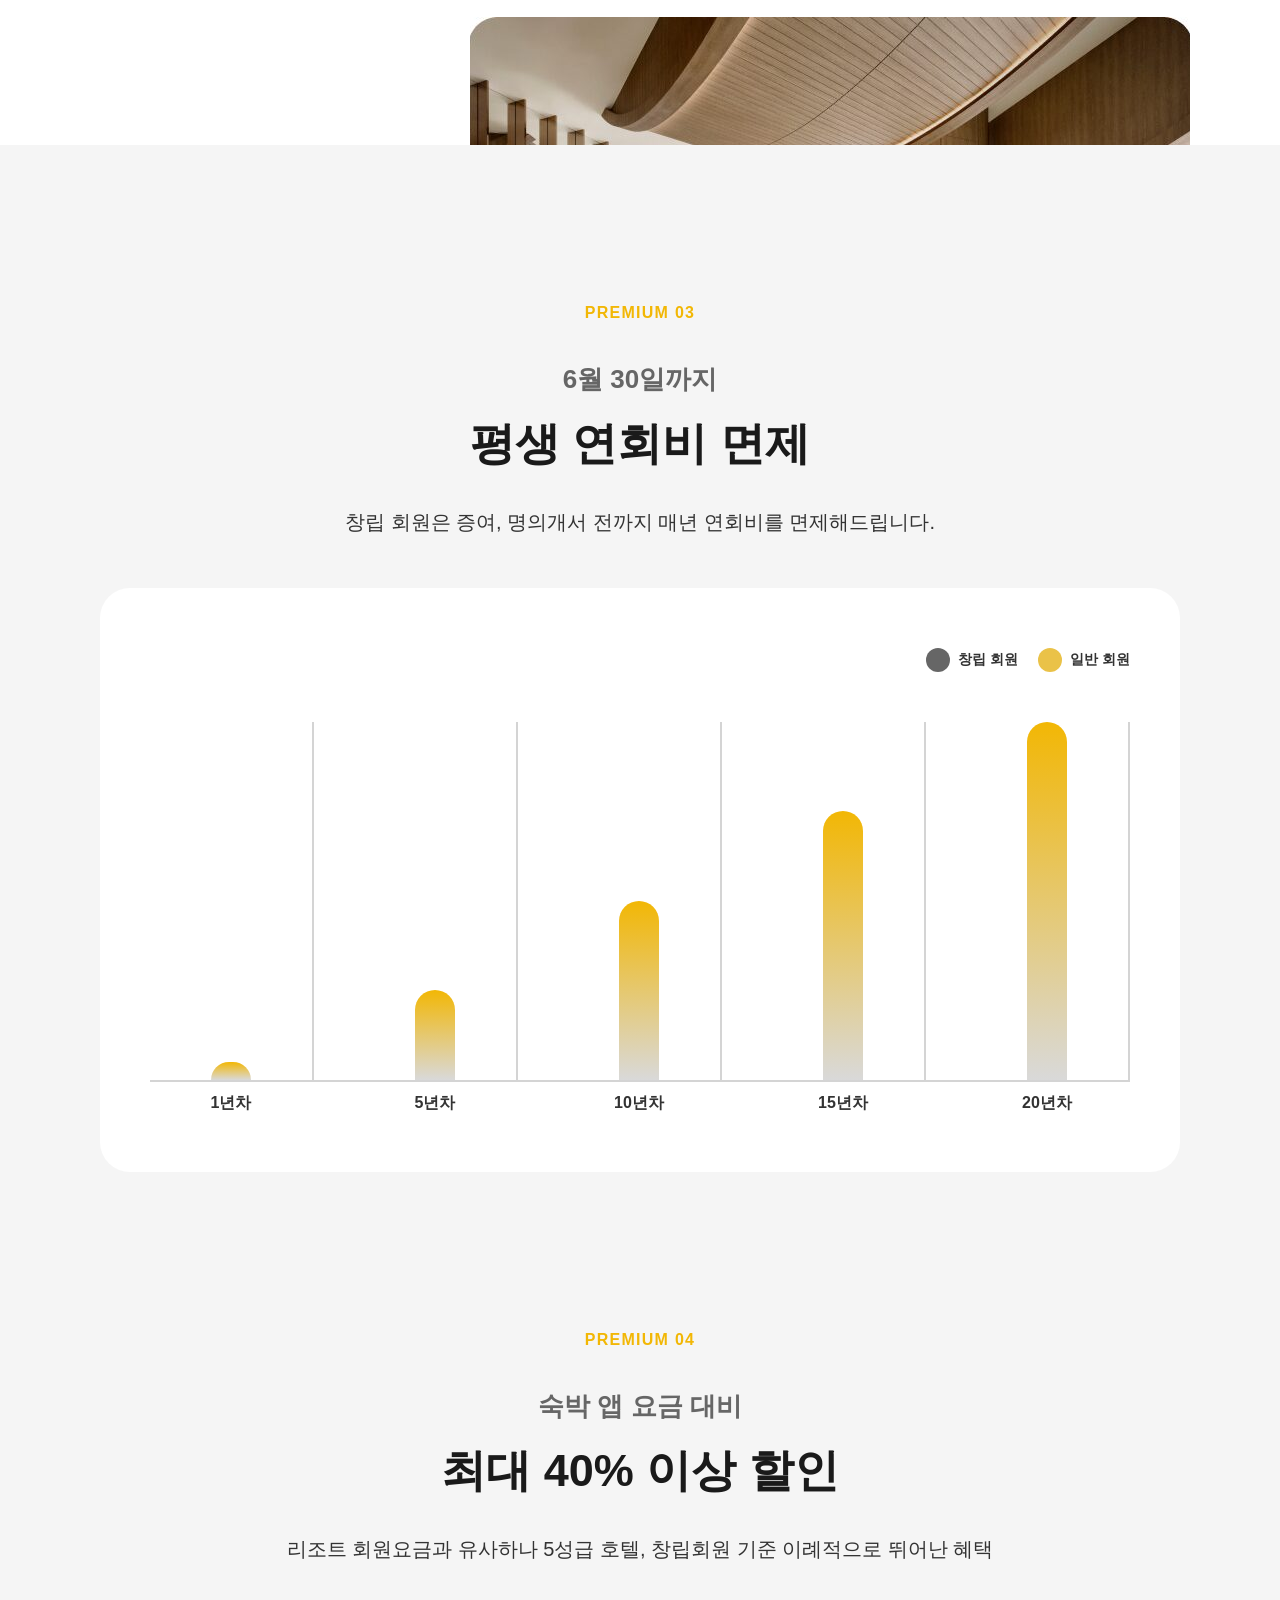
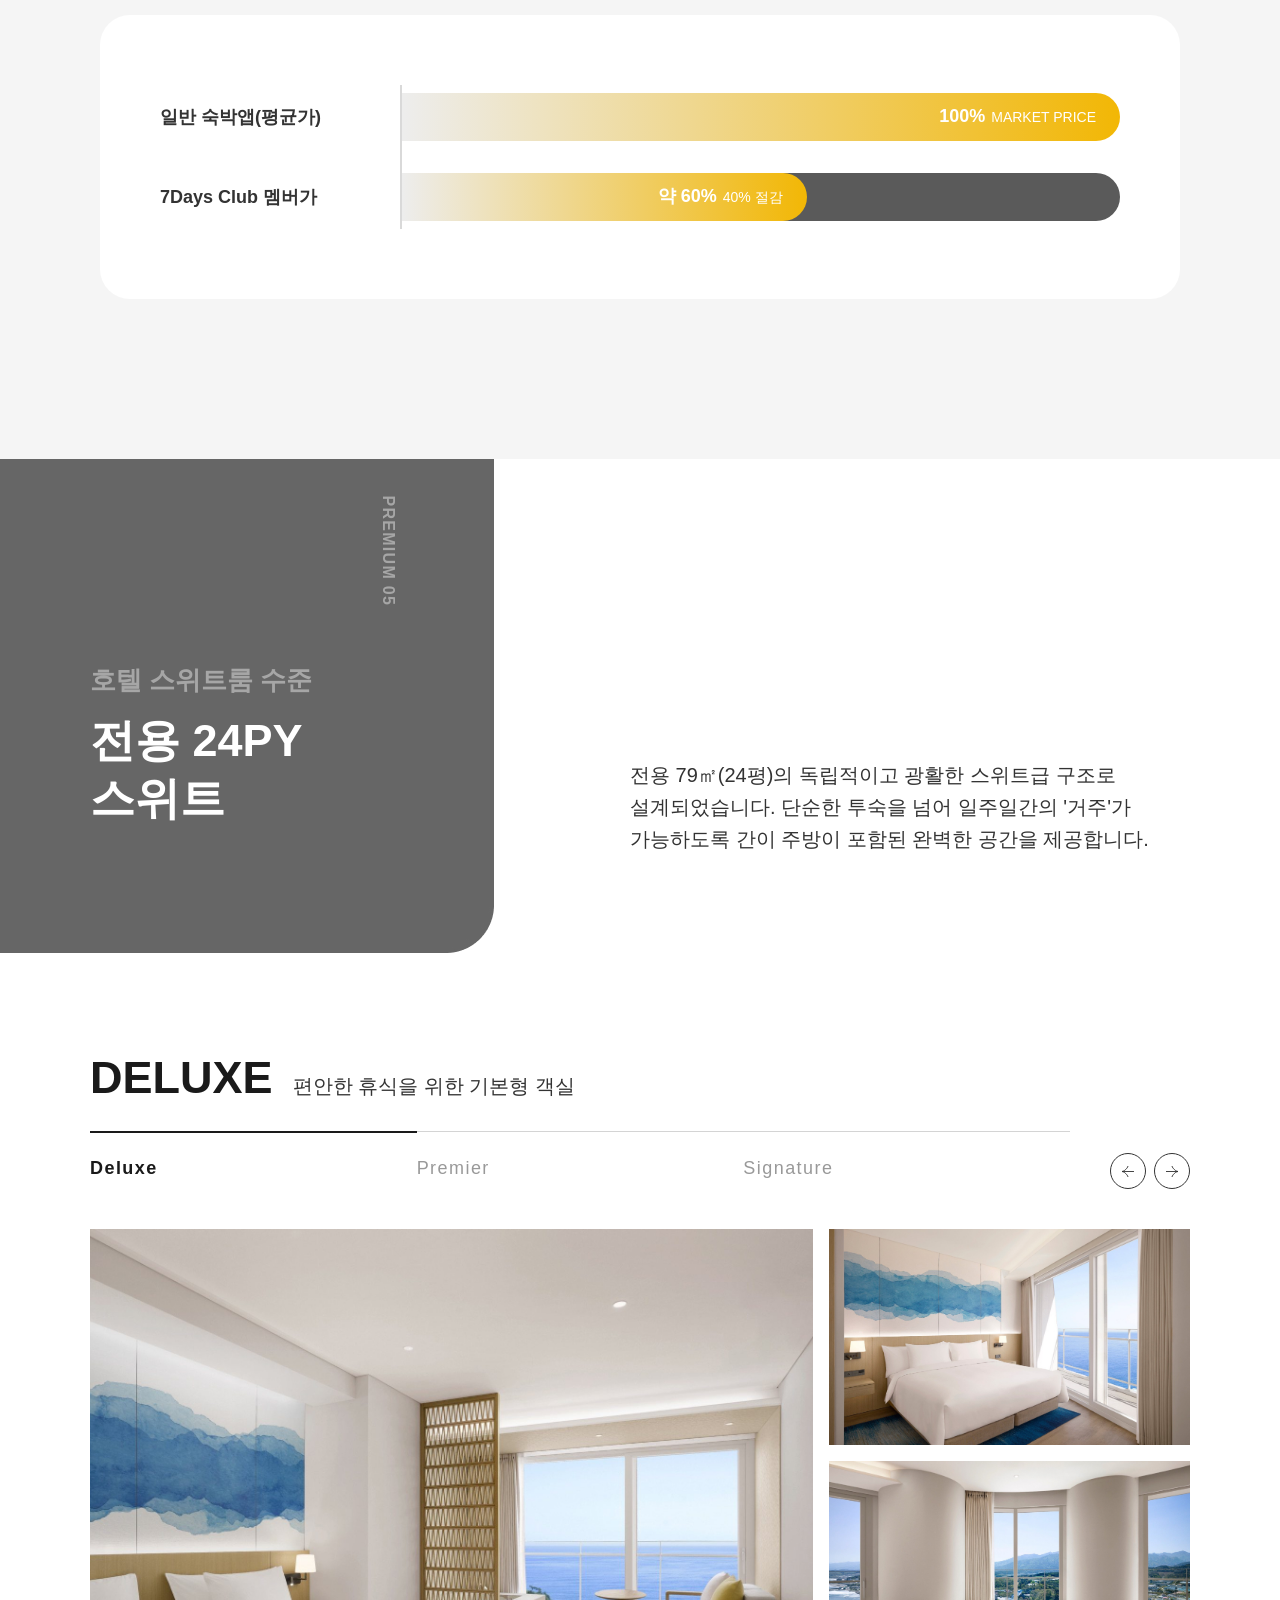
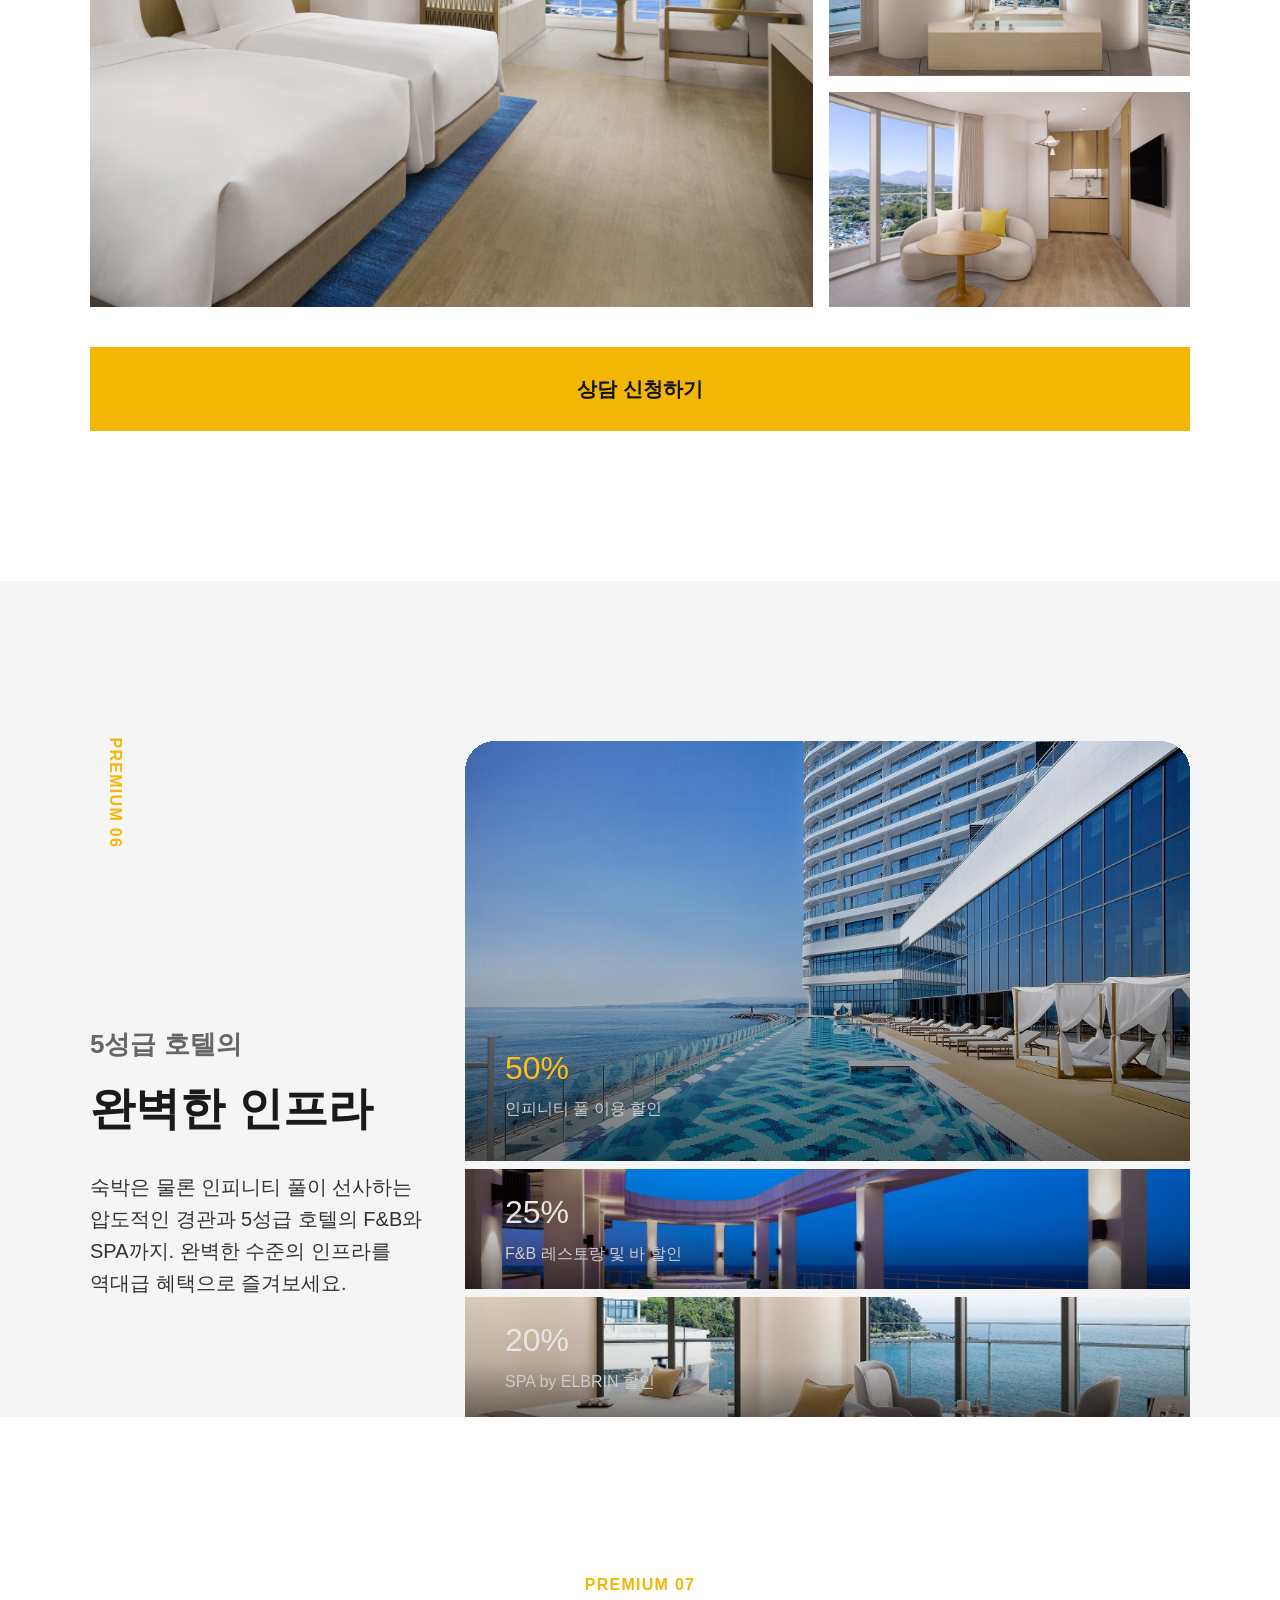
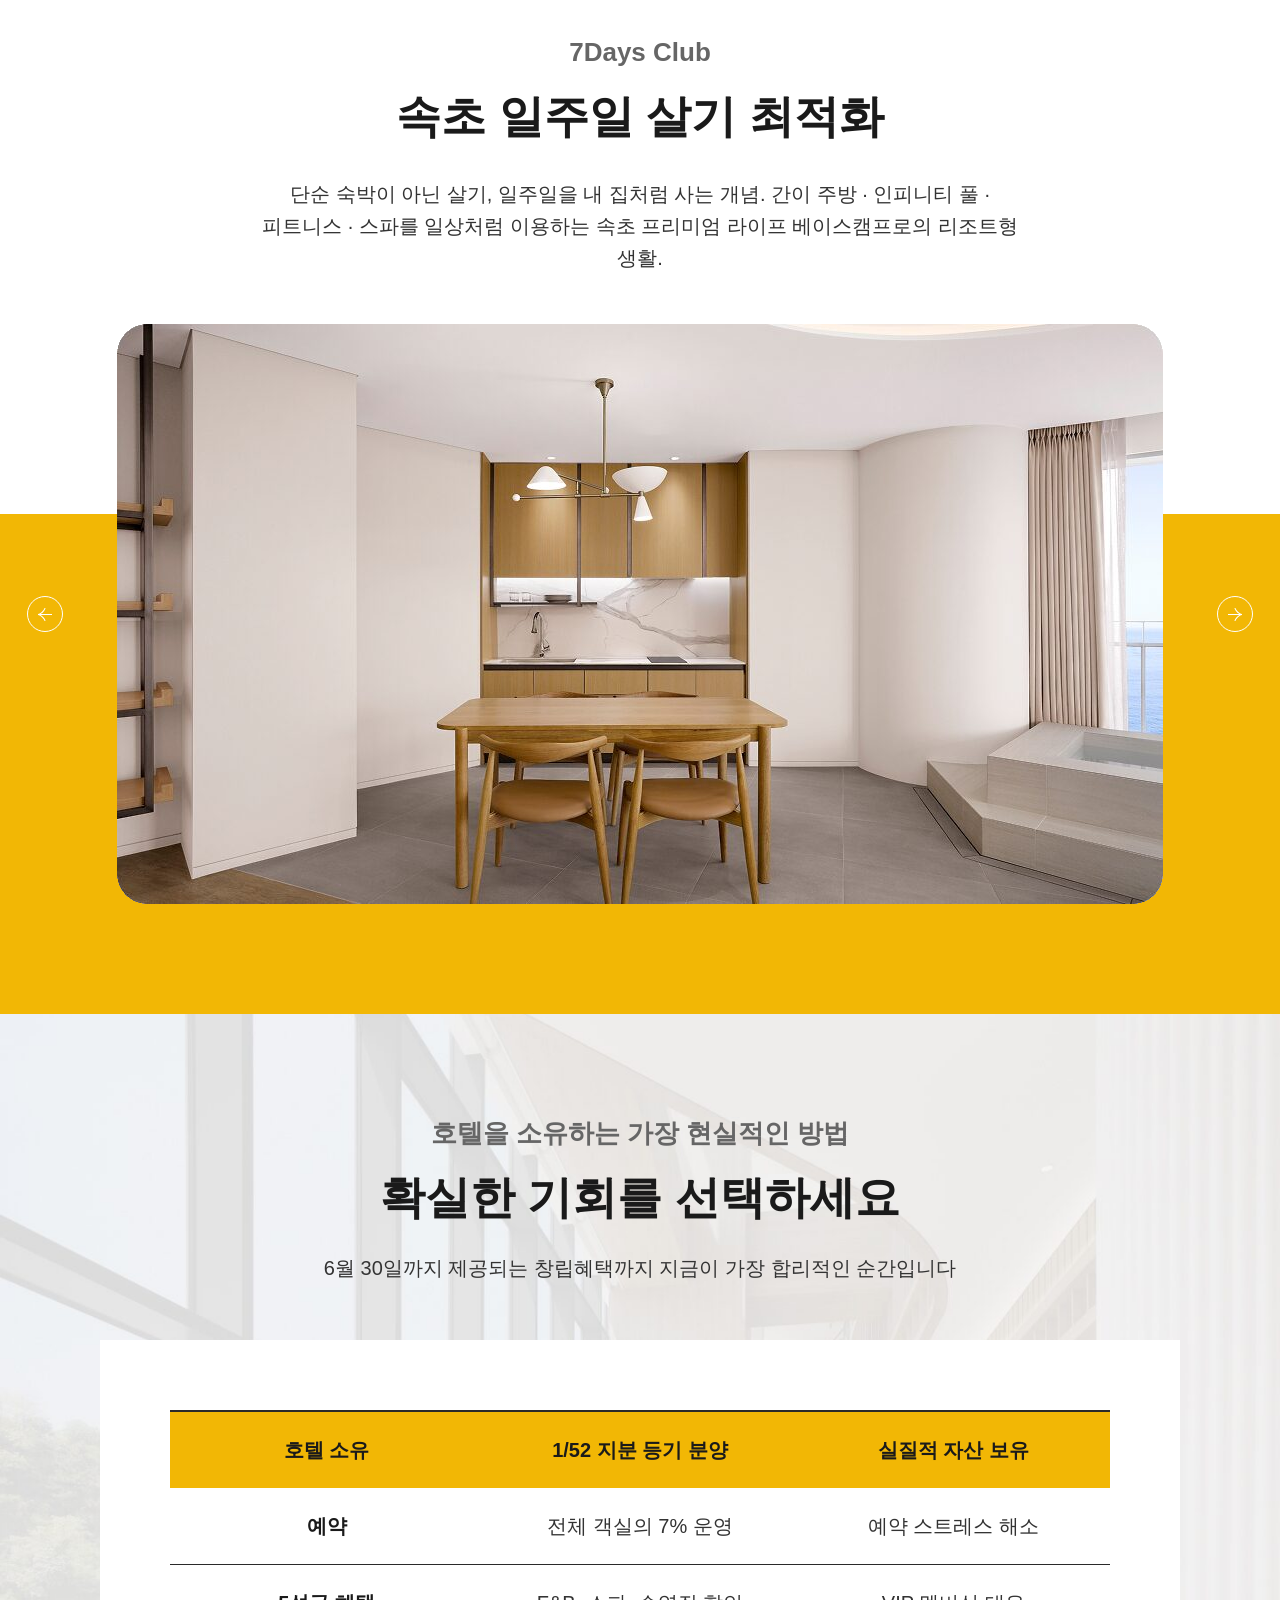
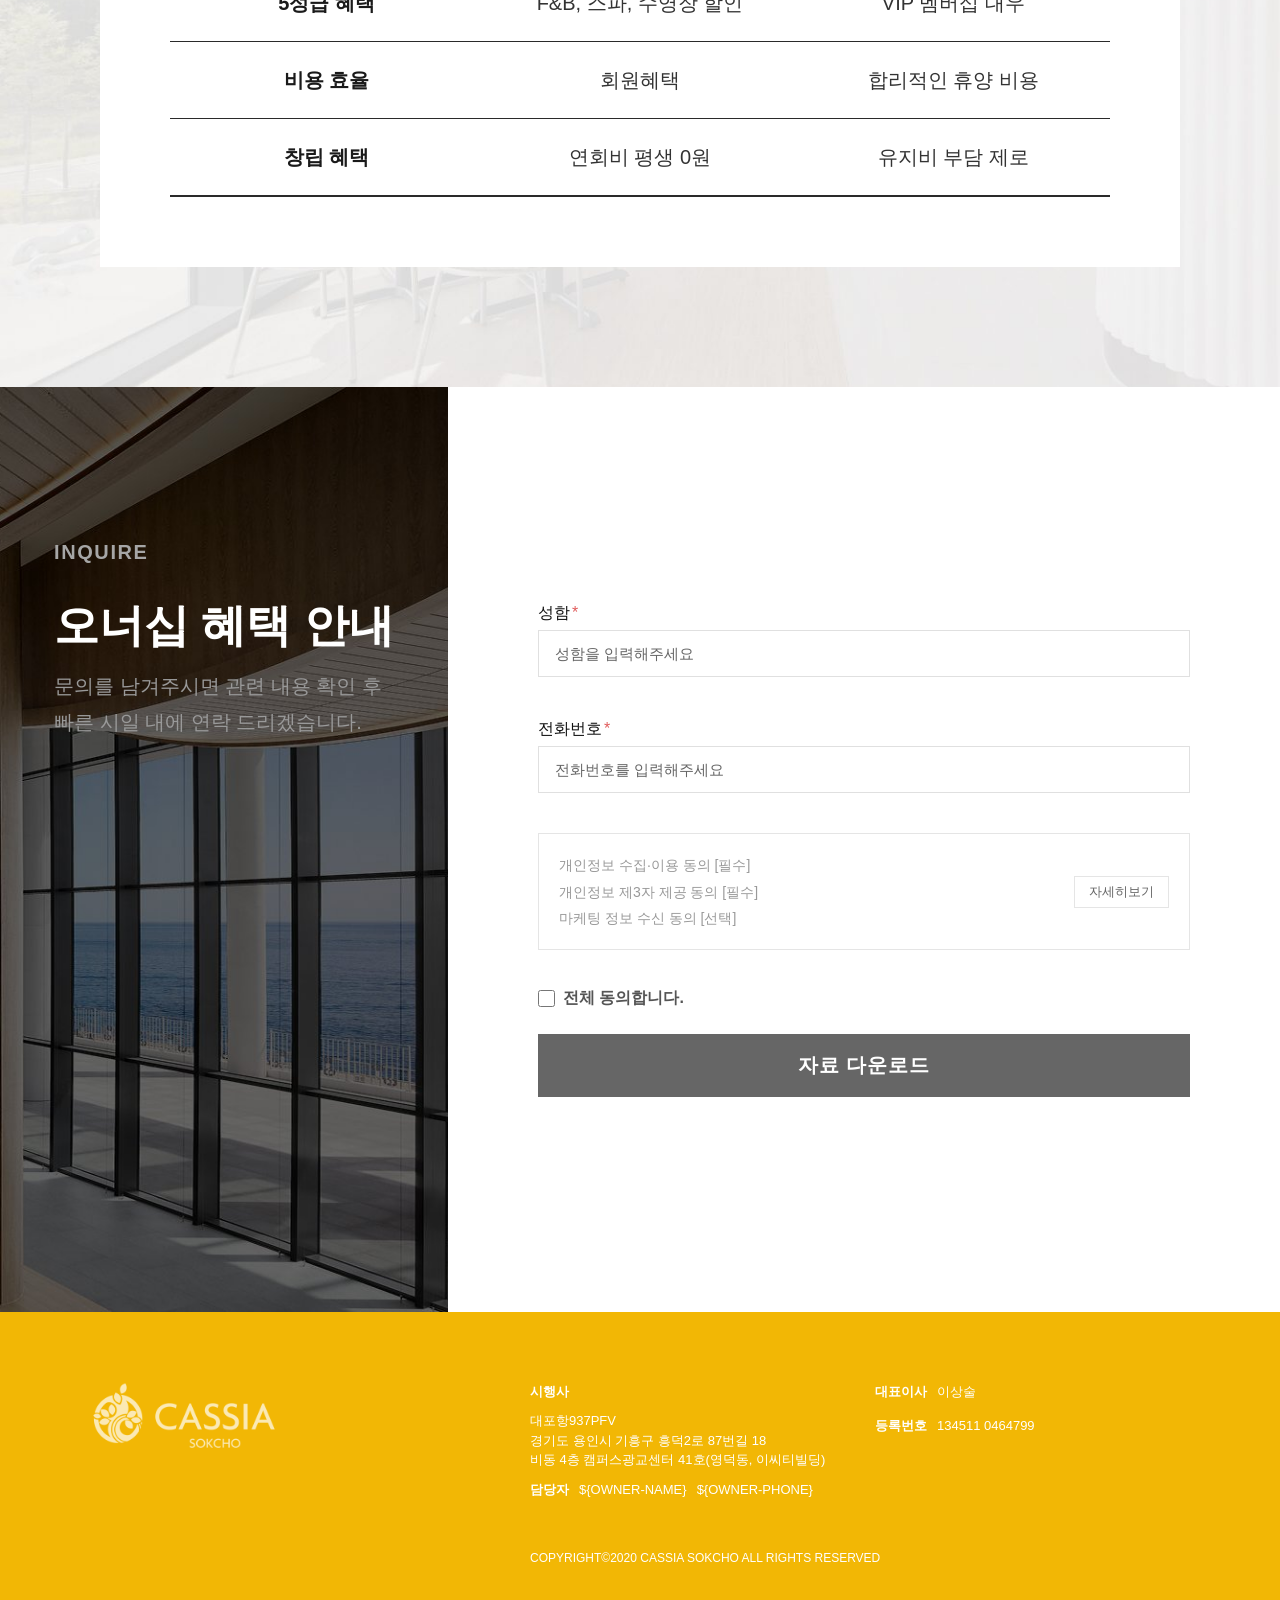
==== commit 41956284: "프리미엄 02 PC 세로 스와이프/네비 추가, 06 호버 인터랙션, 배경이미지 img 태그 변환 - B 프리미엄02: PC(≥1200px) 세로 무한 스와이프 + 우측 네비게이션 " ====
--- a/casiasokcho-landing-b/index.html
+++ b/casiasokcho-landing-b/index.html
@@ -244,8 +244,8 @@
                 <img data-editable="false" data-uid="home-ct-img-n3" src="images/main/b-night-3.jpg" alt="카시아 속초 야경 3">
               </div>
             </div>
-            <div class="swiper-pagination night-pagination"></div>
-          </div>
+          </div>
+          <div class="swiper-pagination night-pagination"></div>
         </div>
       </div>
     </section>
@@ -464,6 +464,7 @@
           <div class="swiper-wrapper premium06-stack">
             <div class="swiper-slide infra-card infra-card--hero">
               <img data-editable="false" data-uid="home-ct-img-6" src="images/sub/b-infra-bg.jpg" alt="5성급 호텔 인프라">
+              <div class="infra-card-overlay"></div>
               <div class="infra-card-body">
                 <p data-editable="false" data-uid="home-ct-txt-66a" class="infra-percent infra-percent--accent">50%</p>
                 <p data-editable="false" data-uid="home-ct-txt-66" class="infra-label">인피니티 풀 이용 할인</p>
@@ -529,6 +530,7 @@
 
     <!-- COMPARE: 비교 분석 (A안 기반) -->
     <section class="sec sec-compare">
+      <img class="sec-compare-bg" data-editable="image" data-uid="home-ct-img-compare-bg" src="images/sub/b-compare-bg.jpg" alt="비교 섹션 배경">
       <div class="inner">
         <p data-editable="false" data-uid="home-ct-txt-73" class="sec-eyebrow">호텔을 소유하는 가장 현실적인 방법</p>
         <h2 data-editable="false" data-uid="home-ct-txt-74" class="sec-title">확실한 기회를 선택하세요</h2>
@@ -574,6 +576,7 @@
     <!-- CONSULT: 상담 신청 (A안 기반) -->
     <section class="sec sec-consult" id="consult">
       <div class="consult-image">
+          <img class="consult-image-bg" data-editable="image" data-uid="home-ct-img-consult-bg" src="images/sub/consult-bg.jpg" alt="상담 섹션 배경">
           <div class="consult-text">
             <p data-editable="false" data-uid="home-ct-txt-88" class="sec-eyebrow">INQUIRE</p>
             <h2 data-editable="false" data-uid="home-ct-txt-89" class="sec-title">오너십 혜택 안내</h2>
--- a/casiasokcho-landing-b/css/style.css
+++ b/casiasokcho-landing-b/css/style.css
@@ -455,7 +455,11 @@
   width: 100%;
 }
 
-.night-swiper .night-pagination {
+.premium02-right {
+  position: relative;
+}
+
+.night-pagination {
   display: none;
 }
 
@@ -473,7 +477,7 @@
   display: block;
 }
 
-@media (min-width: 768px) {
+@media (min-width: 768px) and (max-width: 1199px) {
   .night-swiper {
     overflow: visible;
   }
@@ -483,6 +487,45 @@
     flex-direction: column;
     gap: 32px;
     transform: none;
+  }
+}
+
+@media (min-width: 1200px) {
+  .night-swiper {
+    height: 704px;
+    overflow: hidden;
+    cursor: grab;
+  }
+
+  .night-swiper:active {
+    cursor: grabbing;
+  }
+
+  .night-pagination.swiper-pagination {
+    display: flex;
+    flex-direction: column;
+    gap: 14px;
+    position: absolute;
+    right: -20px;
+    left: auto;
+    top: 50%;
+    transform: translateY(-50%);
+    width: auto;
+    z-index: 10;
+  }
+
+  .night-pagination .swiper-pagination-bullet {
+    width: 10px;
+    height: 10px;
+    background: rgba(0, 0, 0, 0.25);
+    opacity: 1;
+    margin: 0 !important;
+    cursor: pointer;
+    transition: background 0.2s ease;
+  }
+
+  .night-pagination .swiper-pagination-bullet-active {
+    background: var(--color-primary, #d9a521);
   }
 }
 
@@ -746,6 +789,36 @@
   .premium06-swiper .swiper-wrapper.premium06-stack {
     transform: none;
   }
+
+  .premium06-stack {
+    transition: grid-template-rows 0.22s ease;
+  }
+
+  .infra-card {
+    cursor: pointer;
+  }
+
+  .premium06-stack:has(.infra-card:nth-child(2):hover) {
+    grid-template-rows: 120px 420px 120px;
+  }
+
+  .premium06-stack:has(.infra-card:nth-child(3):hover) {
+    grid-template-rows: 120px 120px 420px;
+  }
+
+  .premium06-stack:has(.infra-card:nth-child(2):hover) .infra-card:nth-child(1) .infra-card-body,
+  .premium06-stack:has(.infra-card:nth-child(3):hover) .infra-card:nth-child(1) .infra-card-body {
+    top: 50%;
+    bottom: auto;
+    transform: translateY(-50%);
+  }
+
+  .premium06-stack:has(.infra-card:nth-child(2):hover) .infra-card:nth-child(2) .infra-card-body,
+  .premium06-stack:has(.infra-card:nth-child(3):hover) .infra-card:nth-child(3) .infra-card-body {
+    top: auto;
+    bottom: 40px;
+    transform: none;
+  }
 }
 
 .infra-card {
@@ -763,7 +836,8 @@
 .infra-card-overlay {
   position: absolute;
   inset: 0;
-  background: linear-gradient(180deg, rgba(0, 0, 0, 0.25) 0%, rgba(0, 0, 0, 0.55) 100%);
+  background: linear-gradient(180deg, rgba(0, 0, 0, 0) 0%, rgba(0, 0, 0, 0.12) 55%, rgba(0, 0, 0, 0.5) 100%);
+  pointer-events: none;
 }
 
 .infra-card-body {
@@ -1180,20 +1254,23 @@
 
   .night-swiper {
     overflow: hidden;
-    padding-bottom: 32px;
-  }
-
-  .night-swiper .night-pagination {
-    display: block;
-    bottom: 0;
-  }
-
-  .night-swiper .night-pagination .swiper-pagination-bullet {
+  }
+
+  .night-pagination {
+    display: flex;
+    justify-content: center;
+    gap: 8px;
+    position: static;
+    width: 100%;
+    padding-top: 16px;
+  }
+
+  .night-pagination .swiper-pagination-bullet {
     background: rgba(0, 0, 0, 0.25);
     opacity: 1;
   }
 
-  .night-swiper .night-pagination .swiper-pagination-bullet-active {
+  .night-pagination .swiper-pagination-bullet-active {
     background: var(--color-primary, #d9a521);
   }
 
@@ -2455,9 +2532,15 @@
   padding: 120px 0;
   overflow: hidden;
   text-align: center;
-  background-image: url(../images/sub/b-compare-bg.jpg);
-  background-size: cover;
-  background-position: center;
+}
+
+.sec-compare .sec-compare-bg {
+  position: absolute;
+  inset: 0;
+  width: 100%;
+  height: 100%;
+  object-fit: cover;
+  z-index: 0;
 }
 
 .sec-compare .inner {
@@ -2695,12 +2778,25 @@
 }
 
 .sec-consult .consult-image {
+  position: relative;
   display: flex;
   justify-content: center;
   width: 35%;
-  background-image: url(../images/sub/consult-bg.jpg);
-  background-size: cover;
-  background-position: center;
+  overflow: hidden;
+}
+
+.sec-consult .consult-image .consult-image-bg {
+  position: absolute;
+  inset: 0;
+  width: 100%;
+  height: 100%;
+  object-fit: cover;
+  z-index: 0;
+}
+
+.sec-consult .consult-image .consult-text {
+  position: relative;
+  z-index: 1;
 }
 
 .sec-consult .inner {
@@ -2925,13 +3021,10 @@
   .sec-consult {
     flex-direction: column;
     justify-content: flex-start;
-    background-image: url(../images/sub/consult-bg.jpg);
-    background-size: cover;
-    background-position: center;
   }
 
   .sec-consult .consult-image {
-    margin-bottom: 50px;
+    padding-bottom: 50px;
     width: 100%;
     background: rgba(0, 0, 0, 0);
   }
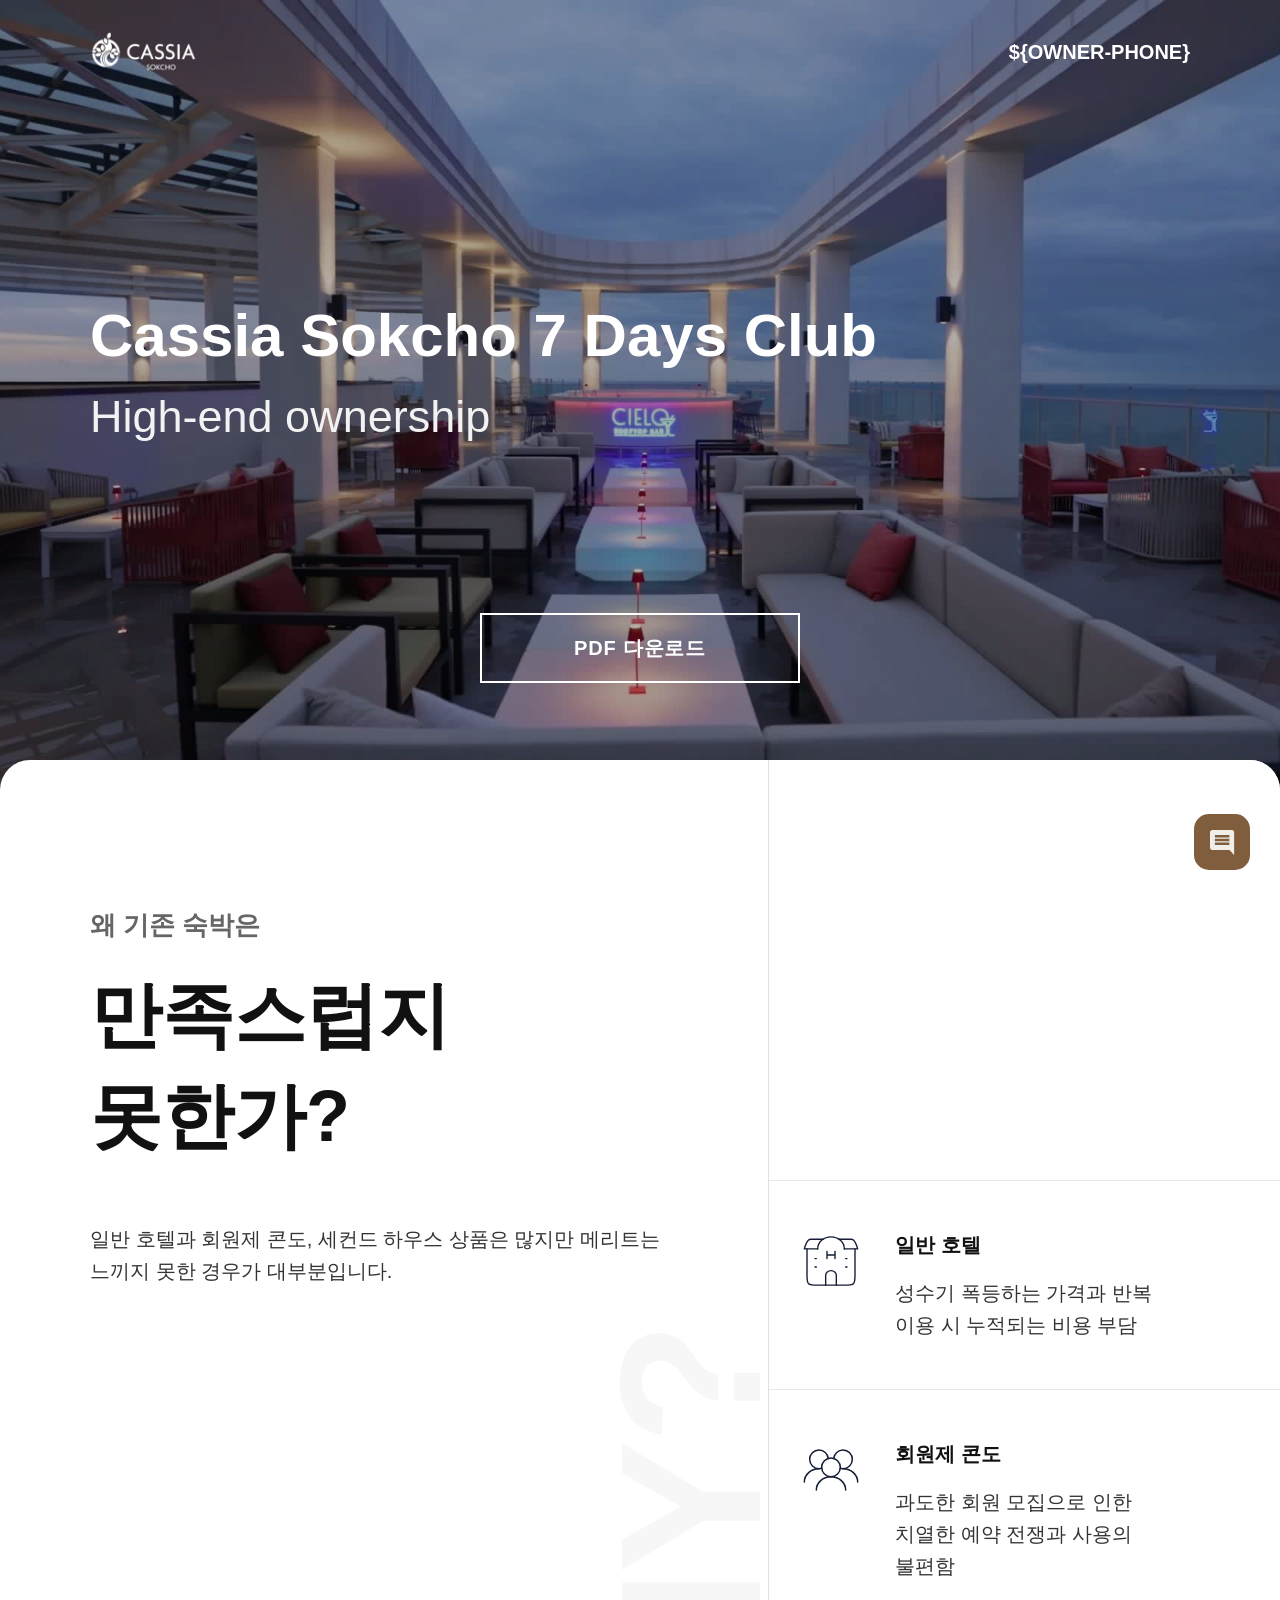
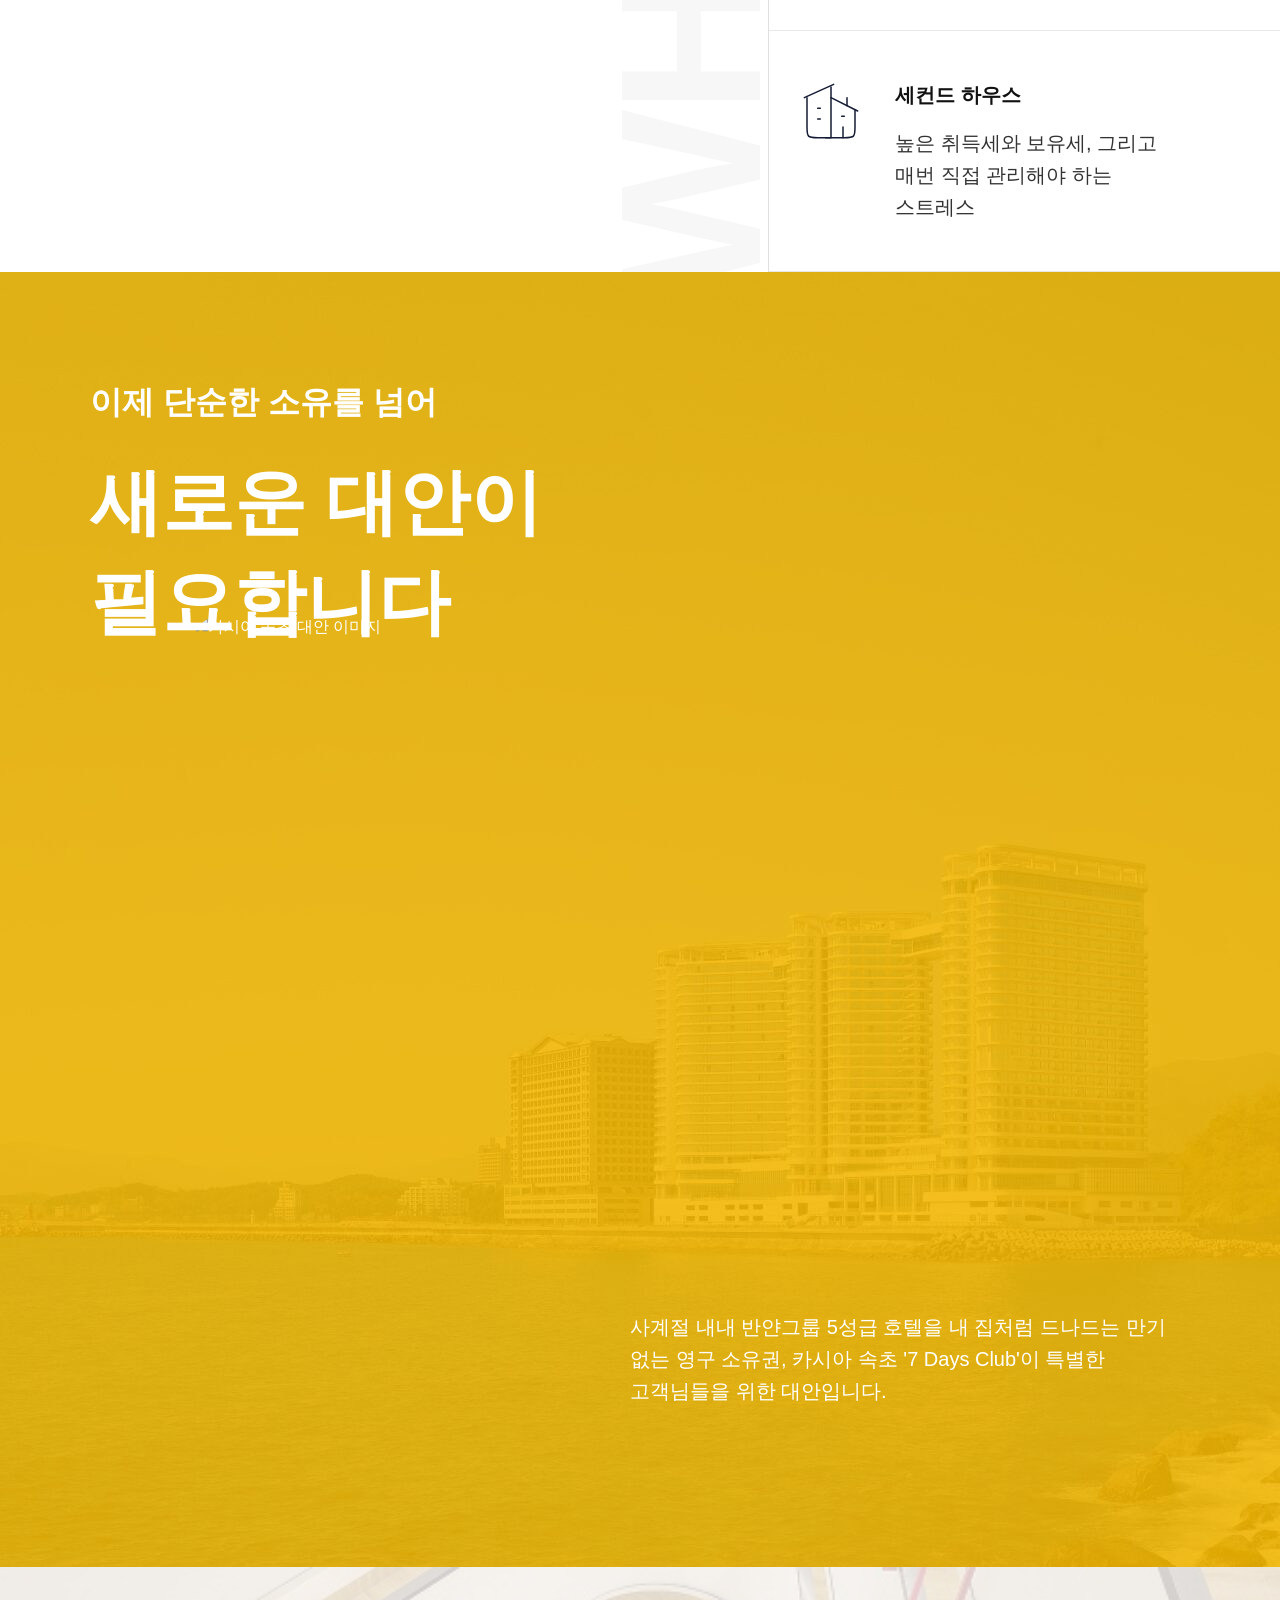
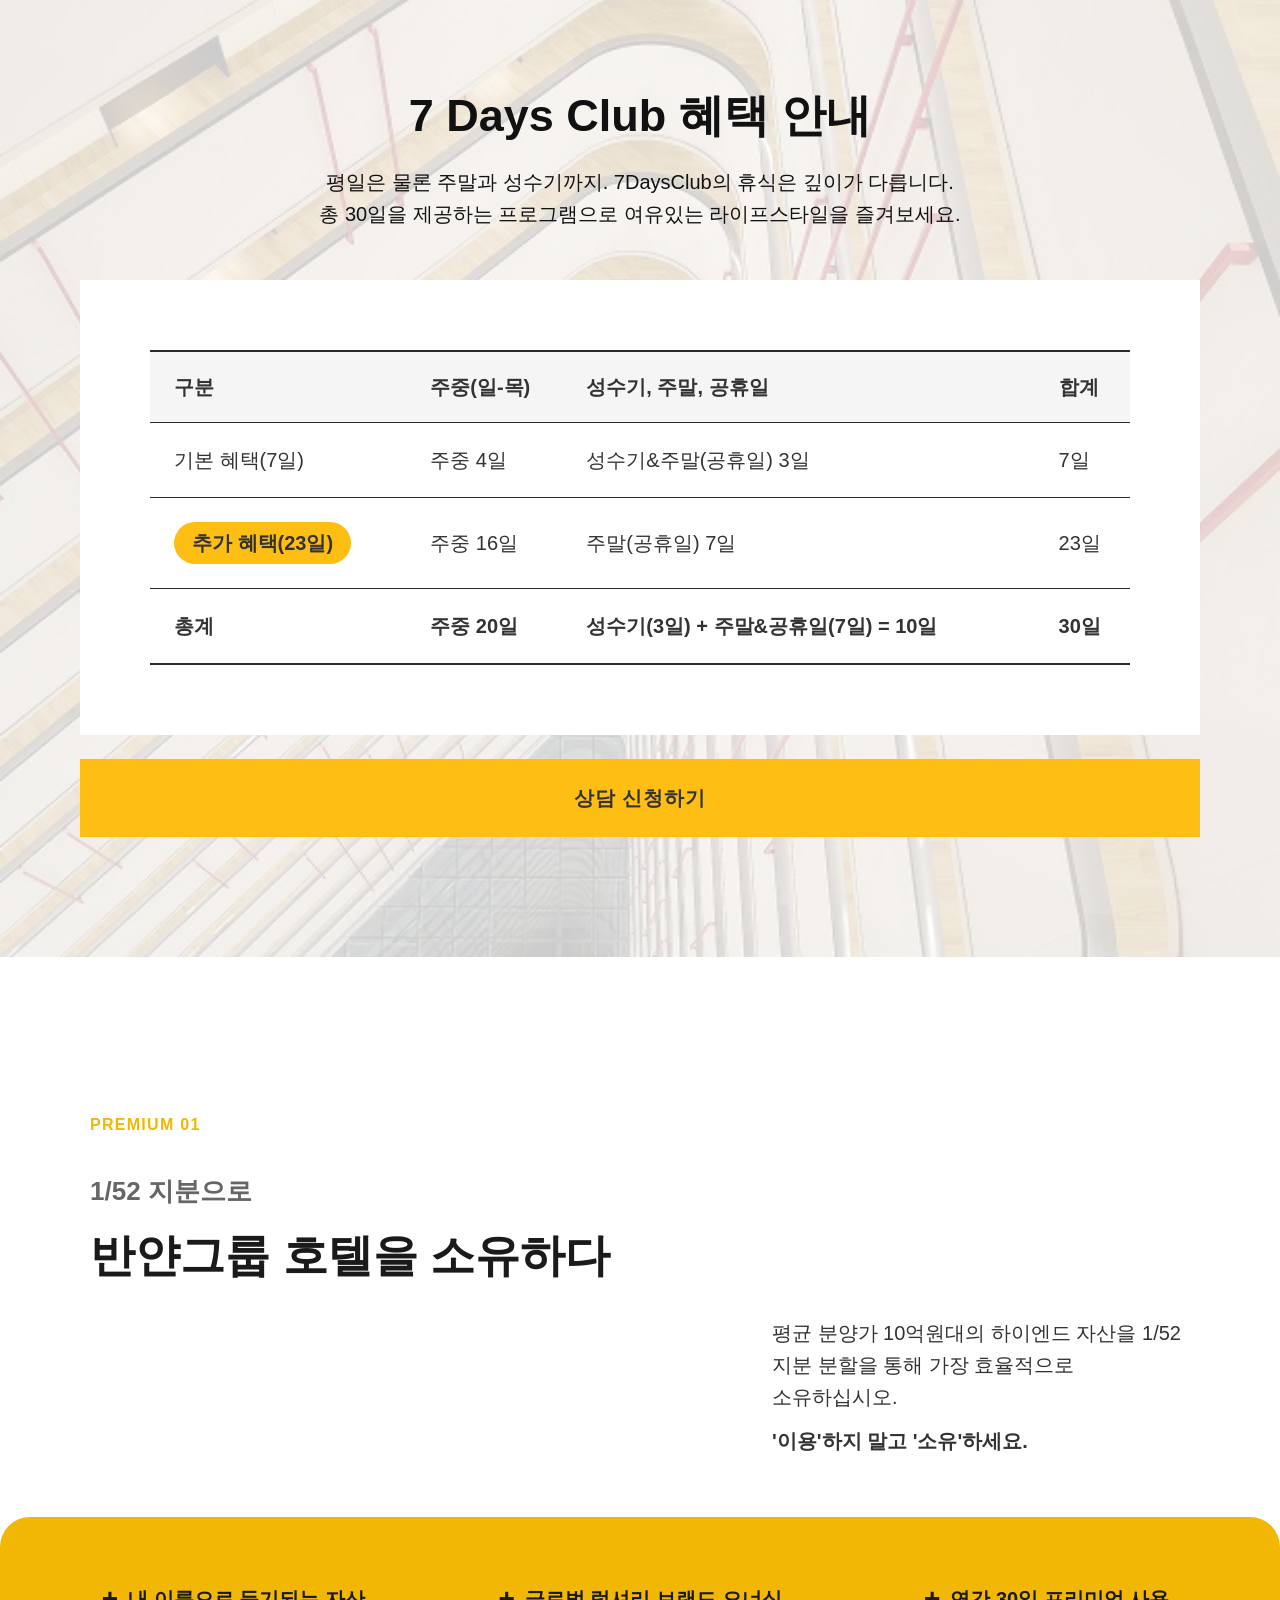
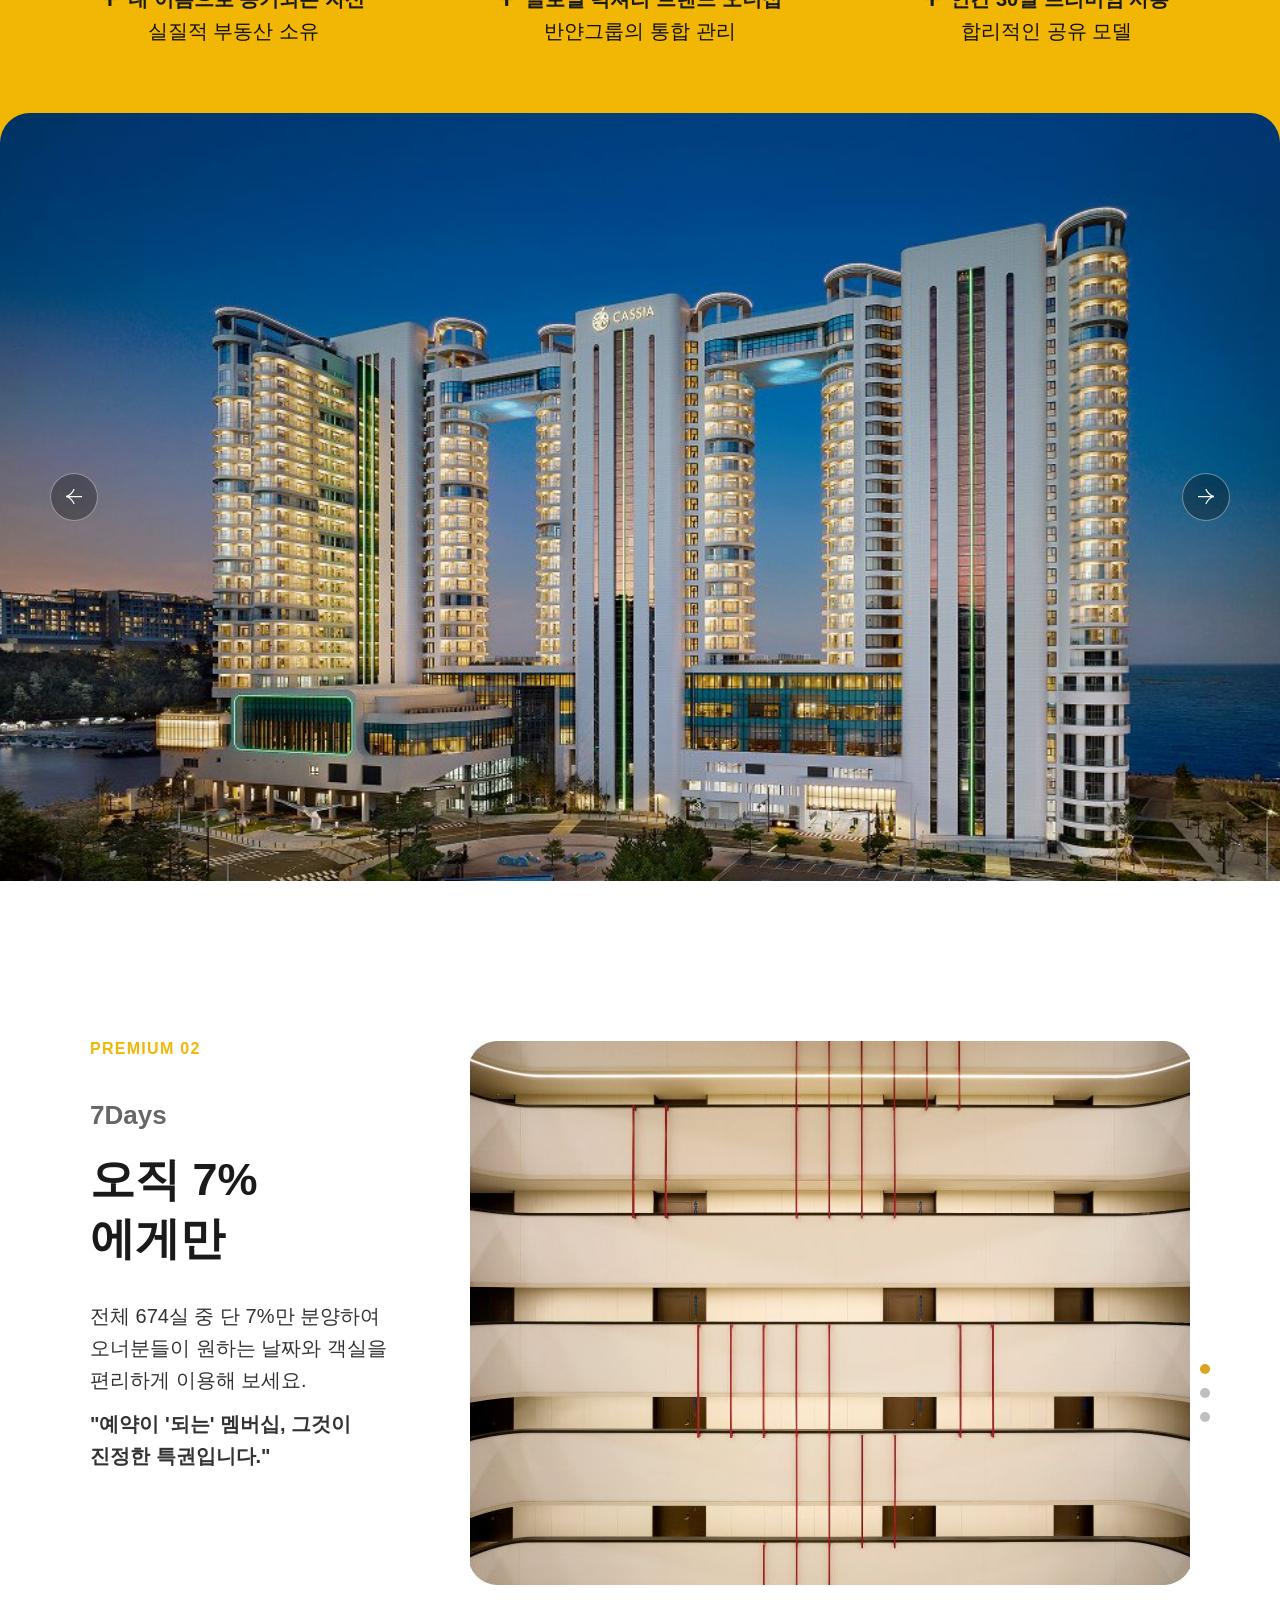
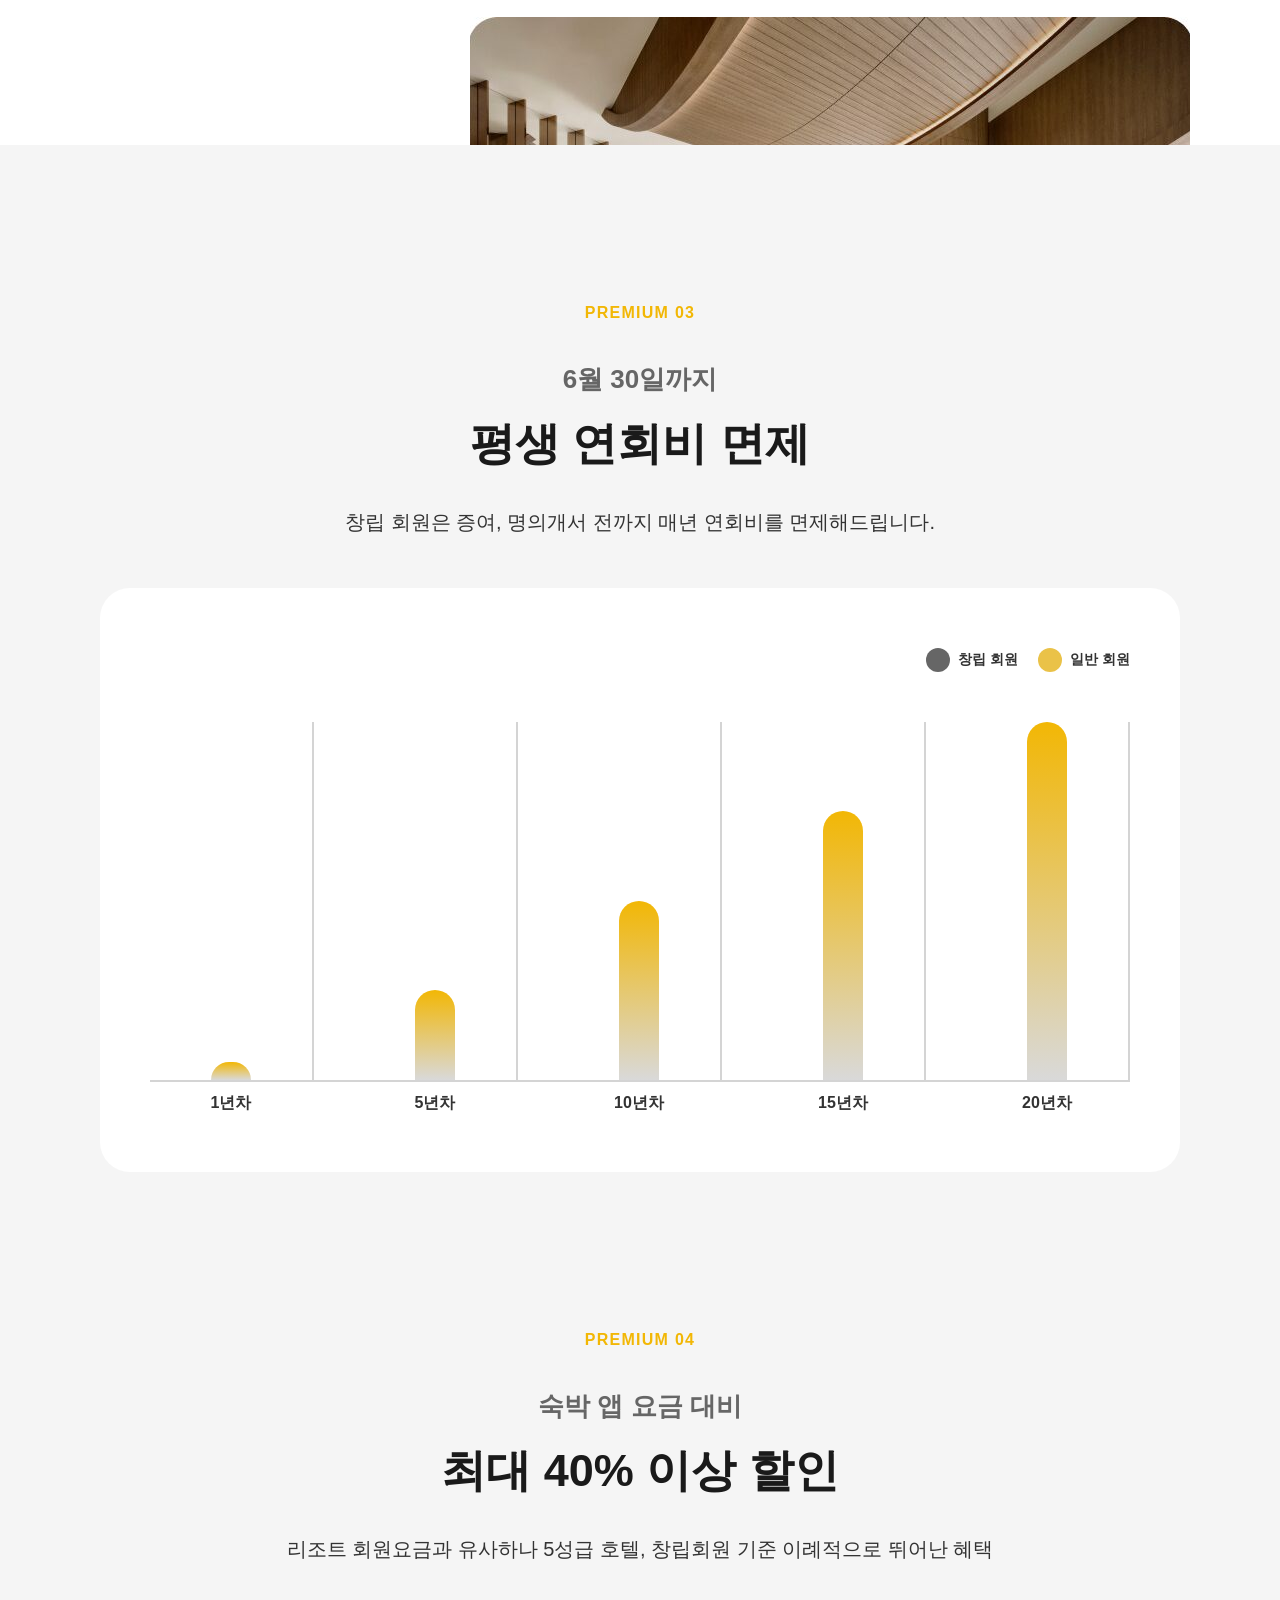
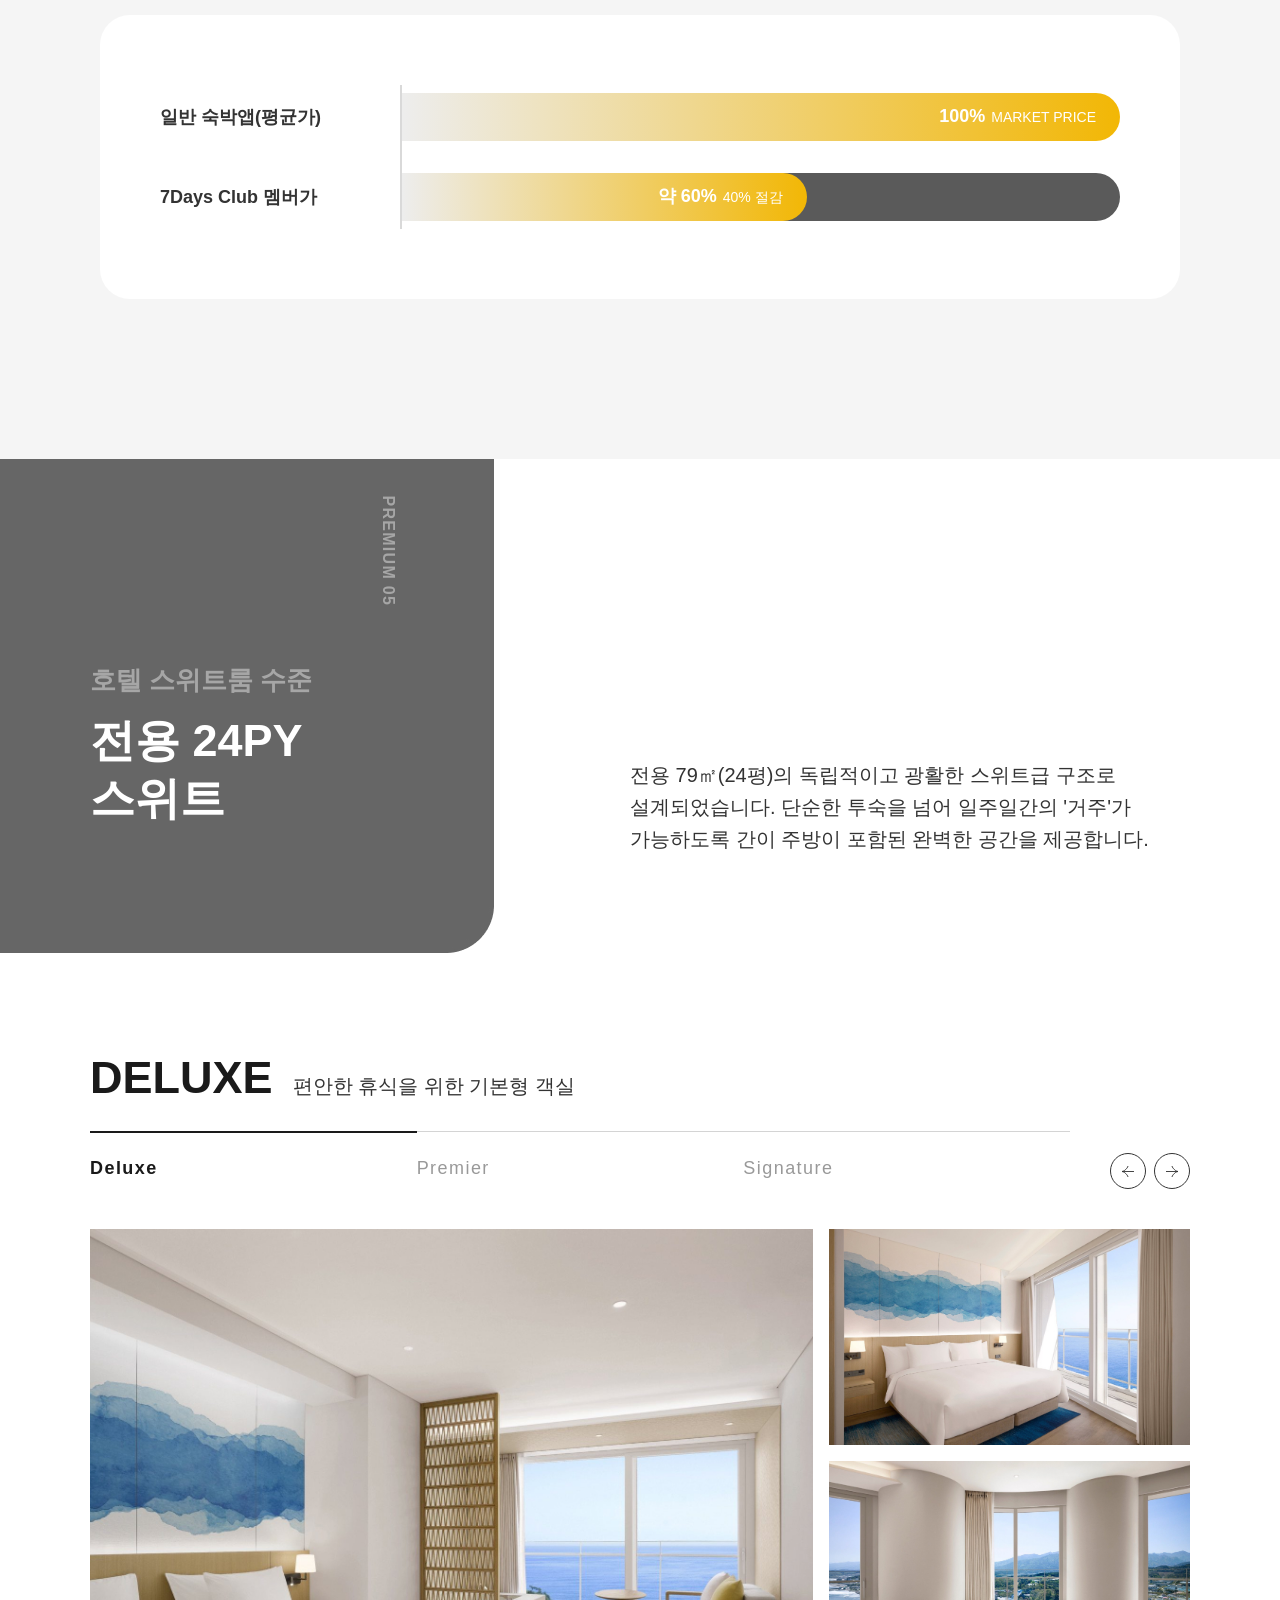
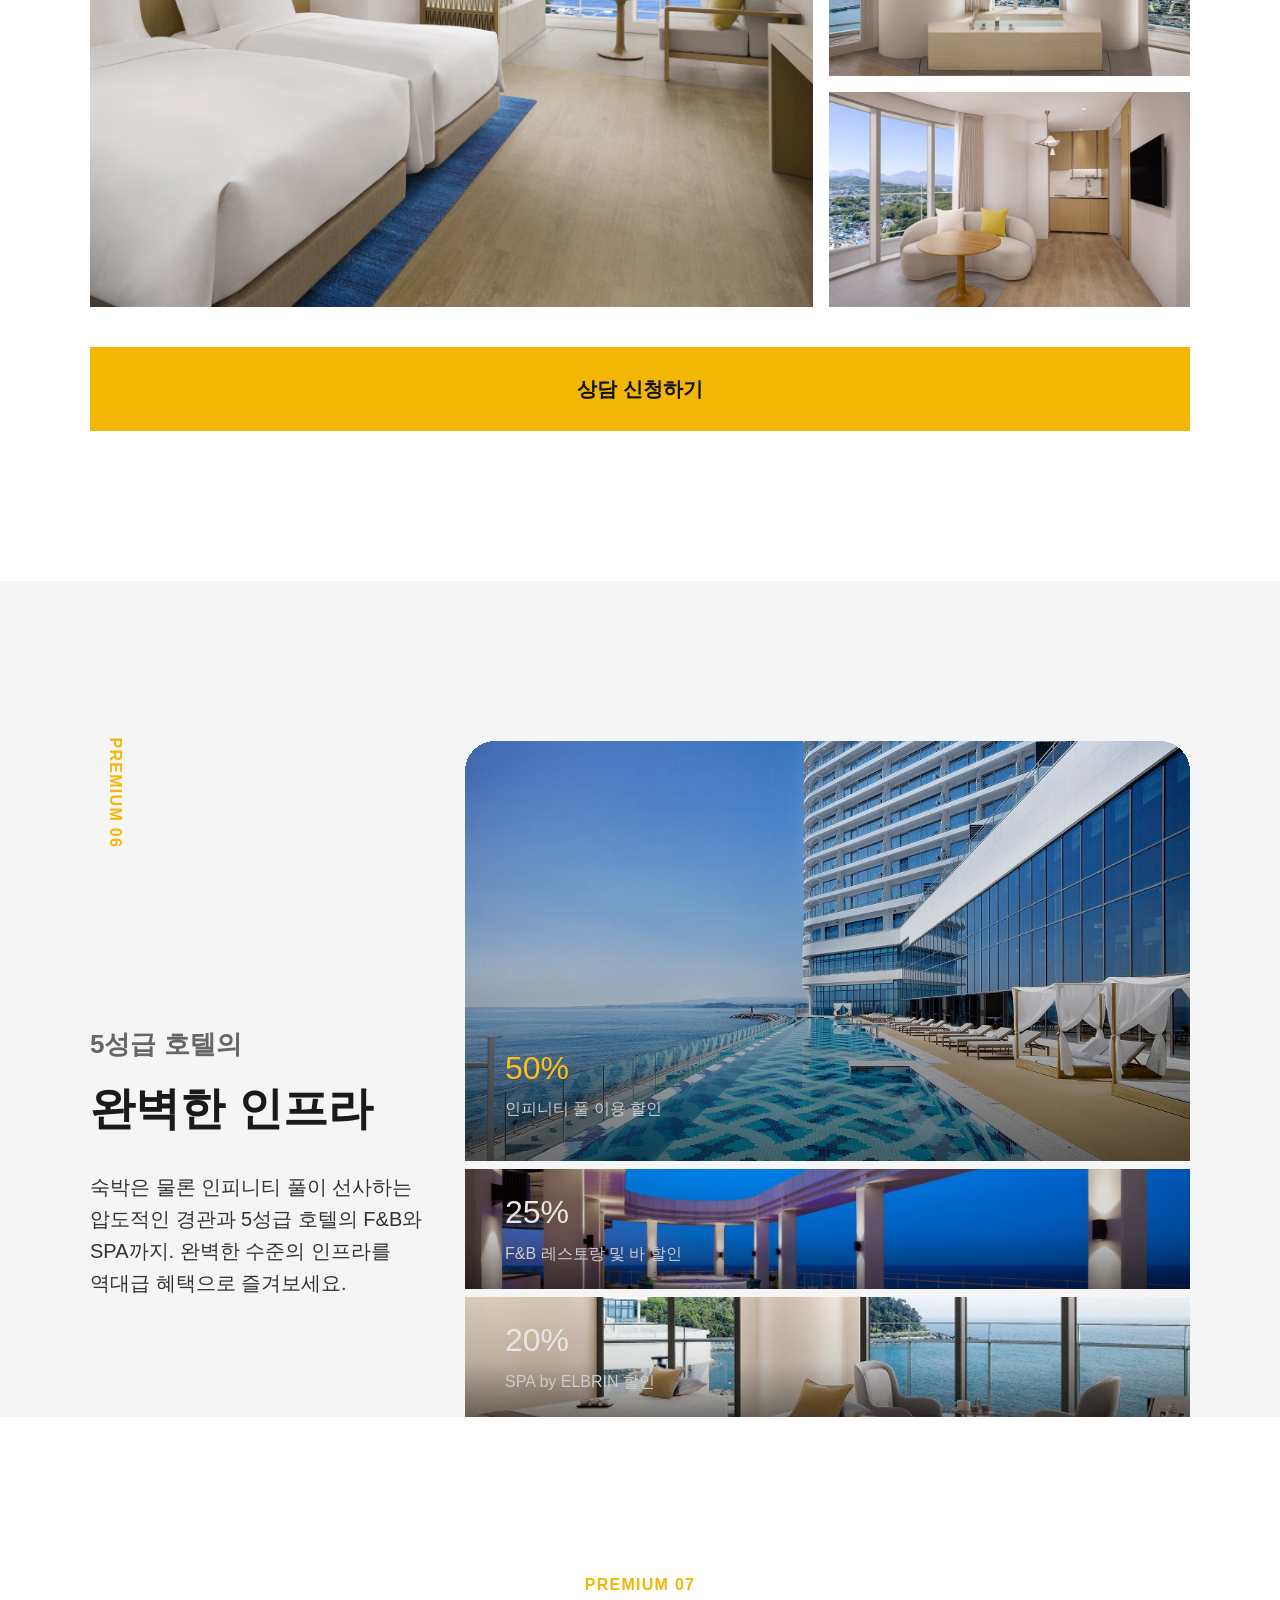
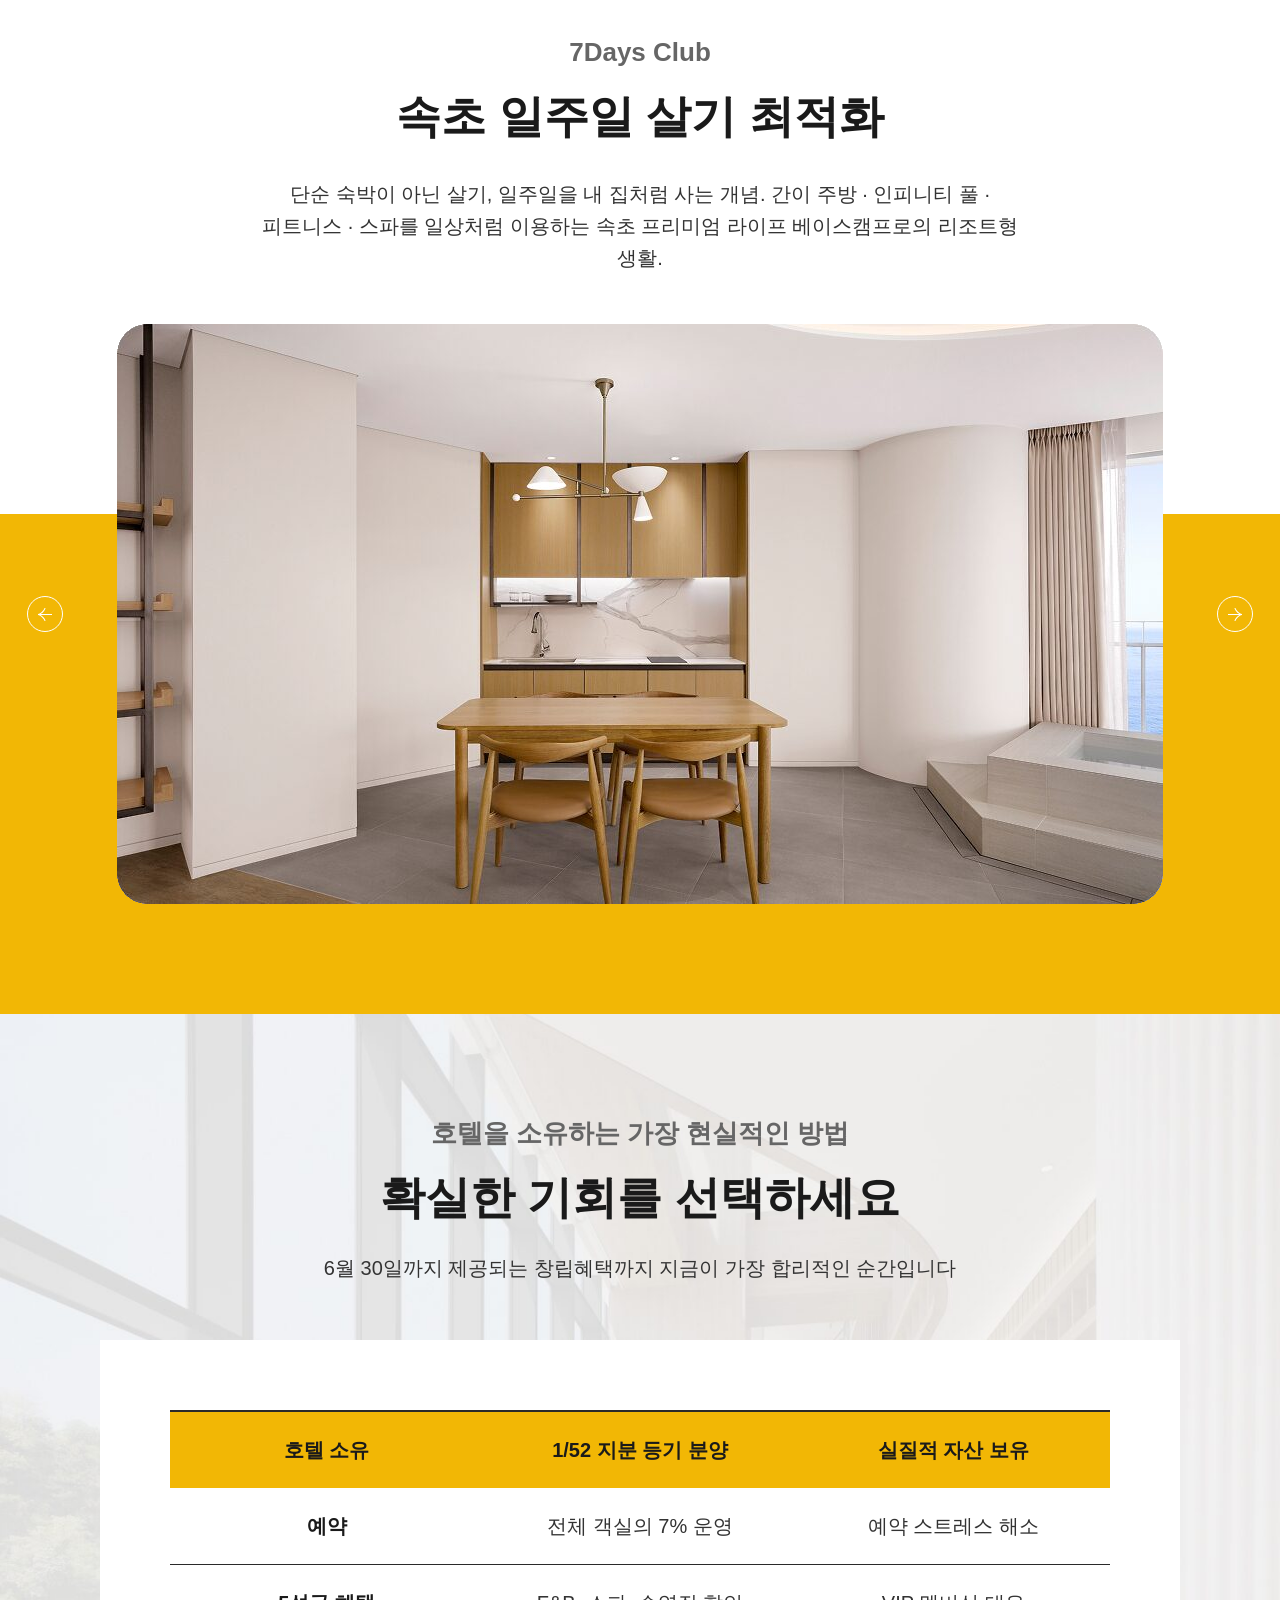
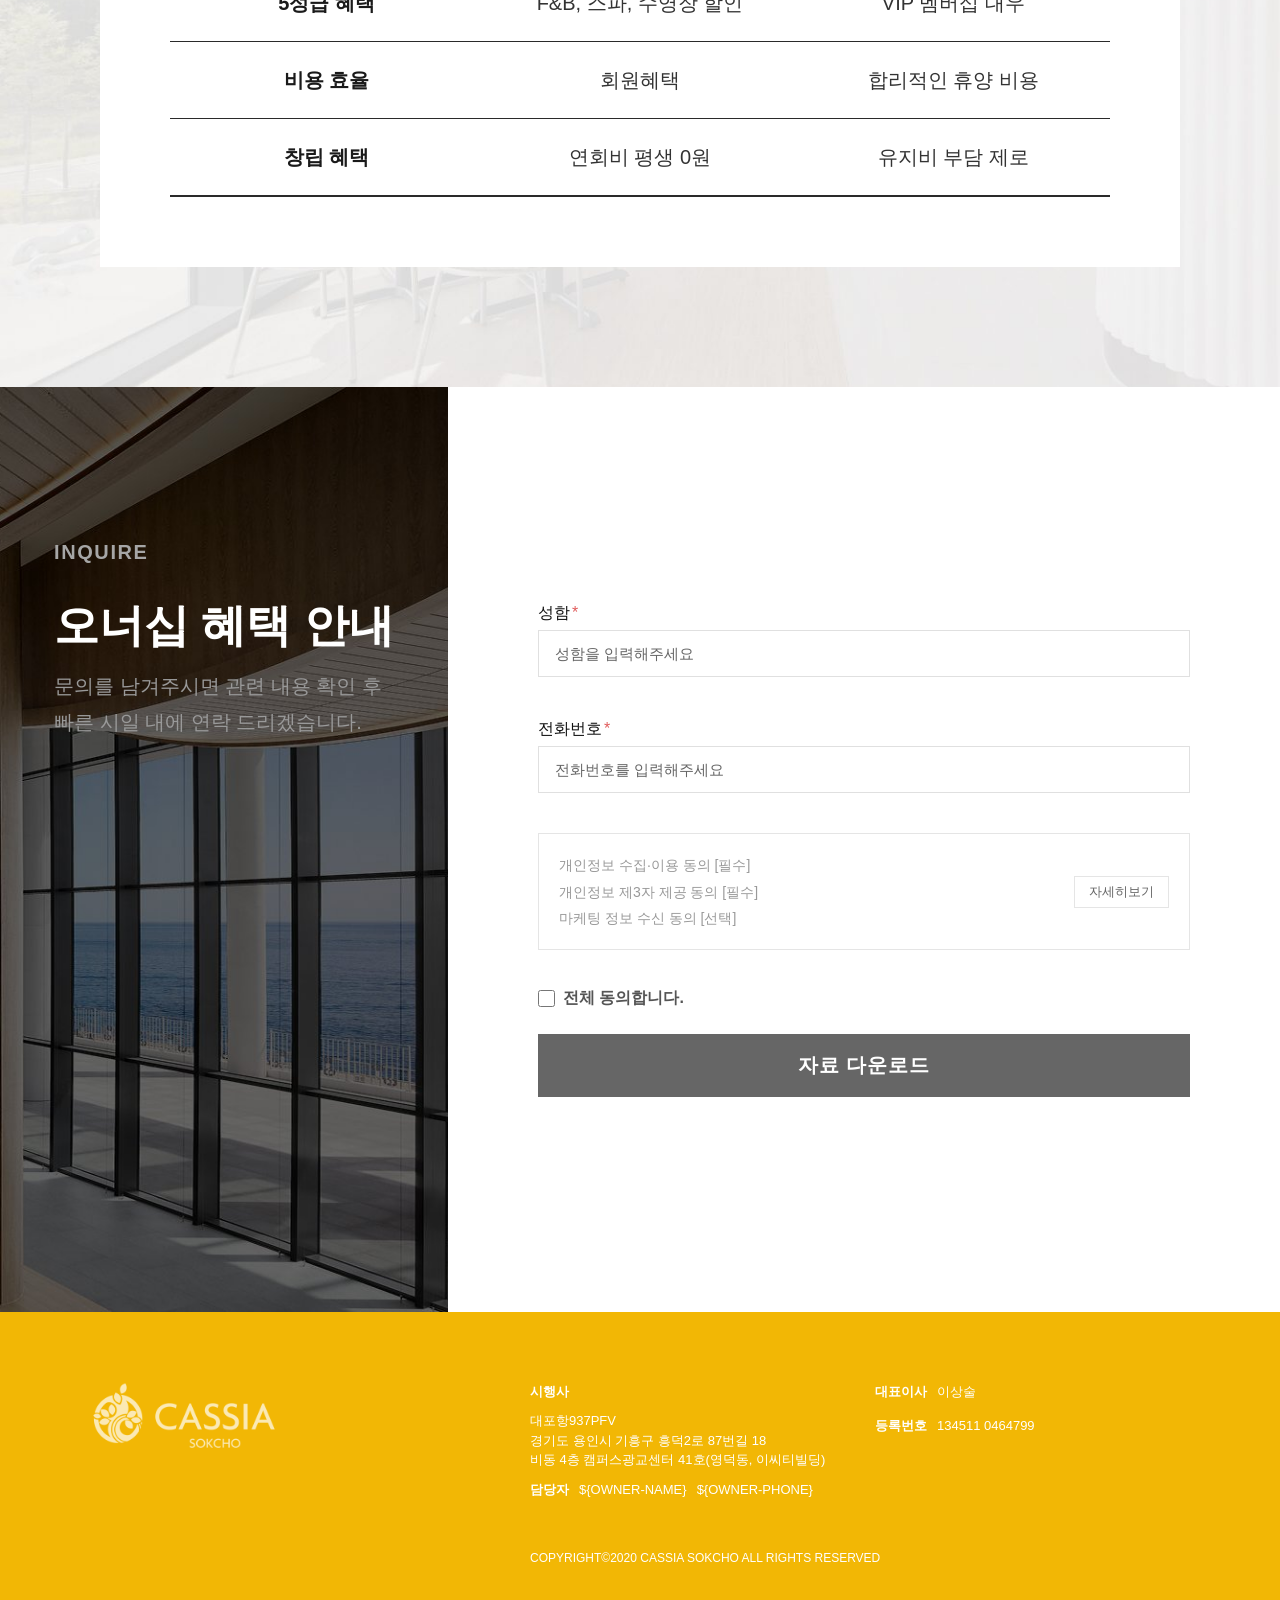
==== commit 81854189: "A·B 메인 PDF 다운로드 버튼 및 헤더/푸터 전화번호 클릭 추가 Co-Authored-By: Claude Opus 4.7 <noreply@anthropic.com>" ====
--- a/casiasokcho-landing-b/index.html
+++ b/casiasokcho-landing-b/index.html
@@ -26,6 +26,7 @@
         <img data-object="FIXATION" src="images/common/logo_white.svg" alt="CASSIA SOKCHO">
       </a>
     </h1>
+    <a class="tel" href="tel:${OWNER-PHONE}">${OWNER-PHONE}</a>
   </header>
 
   <!-- CONTENT (편집 가능 영역) -->
@@ -46,6 +47,7 @@
         <h2 data-editable="false" data-uid="home-ct-txt-1" class="hero-title">Cassia Sokcho 7 Days Club</h2>
         <p data-editable="false" data-uid="home-ct-txt-2" class="hero-sub">High-end ownership</p>
       </div>
+      <a href="#consult" data-editable="false" data-uid="home-ct-btn-pdf" class="hero-pdf-btn">PDF 다운로드</a>
     </section>
 
     <!-- WHY -->
@@ -723,7 +725,7 @@
               <dl>
                 <dt data-editable="false" data-uid="home-ft-txt-11">담당자</dt>
                 <dd data-editable="false" data-uid="home-ft-txt-12">${OWNER-NAME}</dd>
-                <dd data-editable="false" data-uid="home-ft-txt-13">${OWNER-PHONE}</dd>
+                <dd data-editable="false" data-uid="home-ft-txt-13"><a class="footer-tel" href="tel:${OWNER-PHONE}">${OWNER-PHONE}</a></dd>
               </dl>
             </div>
           </div>
--- a/casiasokcho-landing-b/css/style.css
+++ b/casiasokcho-landing-b/css/style.css
@@ -90,12 +90,24 @@
   z-index: 10;
   padding: 32px 90px 0;
   display: flex;
-  align-items: flex-start;
+  align-items: center;
+  justify-content: space-between;
 }
 
 .logo img {
   height: 40px;
   display: block;
+}
+
+.tel {
+  color: #fff;
+  font-size: 20px;
+  font-weight: 700;
+  text-decoration: none;
+}
+
+.tel:hover {
+  opacity: 0.8;
 }
 
 /* ===== HERO ===== */
@@ -150,6 +162,29 @@
   line-height: 58.5px;
   font-weight: 400;
   color: #F2F2F2;
+}
+
+.hero-pdf-btn {
+  position: absolute;
+  left: 50%;
+  top: 80%;
+  transform: translate(-50%, -50%);
+  z-index: 3;
+  display: inline-block;
+  min-width: 320px;
+  padding: 18px 40px;
+  border: 2px solid #ffffff;
+  background: transparent;
+  color: #ffffff;
+  font-size: 20px;
+  font-weight: 700;
+  text-align: center;
+  letter-spacing: 0.04em;
+  transition: background 0.2s, color 0.2s;
+}
+
+.hero-pdf-btn:hover {
+  background: rgba(255, 255, 255, 0.18);
 }
 
 /* ===== WHY ===== */
@@ -479,14 +514,26 @@
 
 @media (min-width: 768px) and (max-width: 1199px) {
   .night-swiper {
-    overflow: visible;
-  }
-
-  .night-swiper .swiper-wrapper.night-stack {
+    border-radius: 30px;
+    overflow: hidden;
+  }
+
+  .night-pagination {
     display: flex;
-    flex-direction: column;
-    gap: 32px;
-    transform: none;
+    justify-content: center;
+    gap: 8px;
+    position: static;
+    width: 100%;
+    padding-top: 16px;
+  }
+
+  .night-pagination .swiper-pagination-bullet {
+    background: rgba(0, 0, 0, 0.25);
+    opacity: 1;
+  }
+
+  .night-pagination .swiper-pagination-bullet-active {
+    background: var(--color-primary, #d9a521);
   }
 }
 
@@ -877,7 +924,7 @@
   color: #CCCCCC;
   font-size: 16px;
   line-height: 24px;
-  font-weight: 300;
+  font-weight: 400;
   padding: 0;
   margin: 0;
 }
@@ -1022,6 +1069,14 @@
   .hero-sub {
     font-size: 20px;
     line-height: 30px;
+  }
+
+  .hero-pdf-btn {
+    min-width: 220px;
+    padding: 14px 24px;
+    font-size: 15px;
+    top: 65%;
+    transform: translate(-50%, calc(-50% + 20px));
   }
 
   /* WHY */
@@ -1563,7 +1618,7 @@
     padding-right: 60px;
   }
 
-  
+
   .consult-form {
     padding-left: 60px;
     padding-right: 60px;
@@ -3221,6 +3276,15 @@
 
 .footer-info dd {
   font-weight: 400;
+}
+
+.footer-tel {
+  color: inherit;
+  text-decoration: none;
+}
+
+.footer-tel:hover {
+  opacity: 0.8;
 }
 
 .footer-info address {
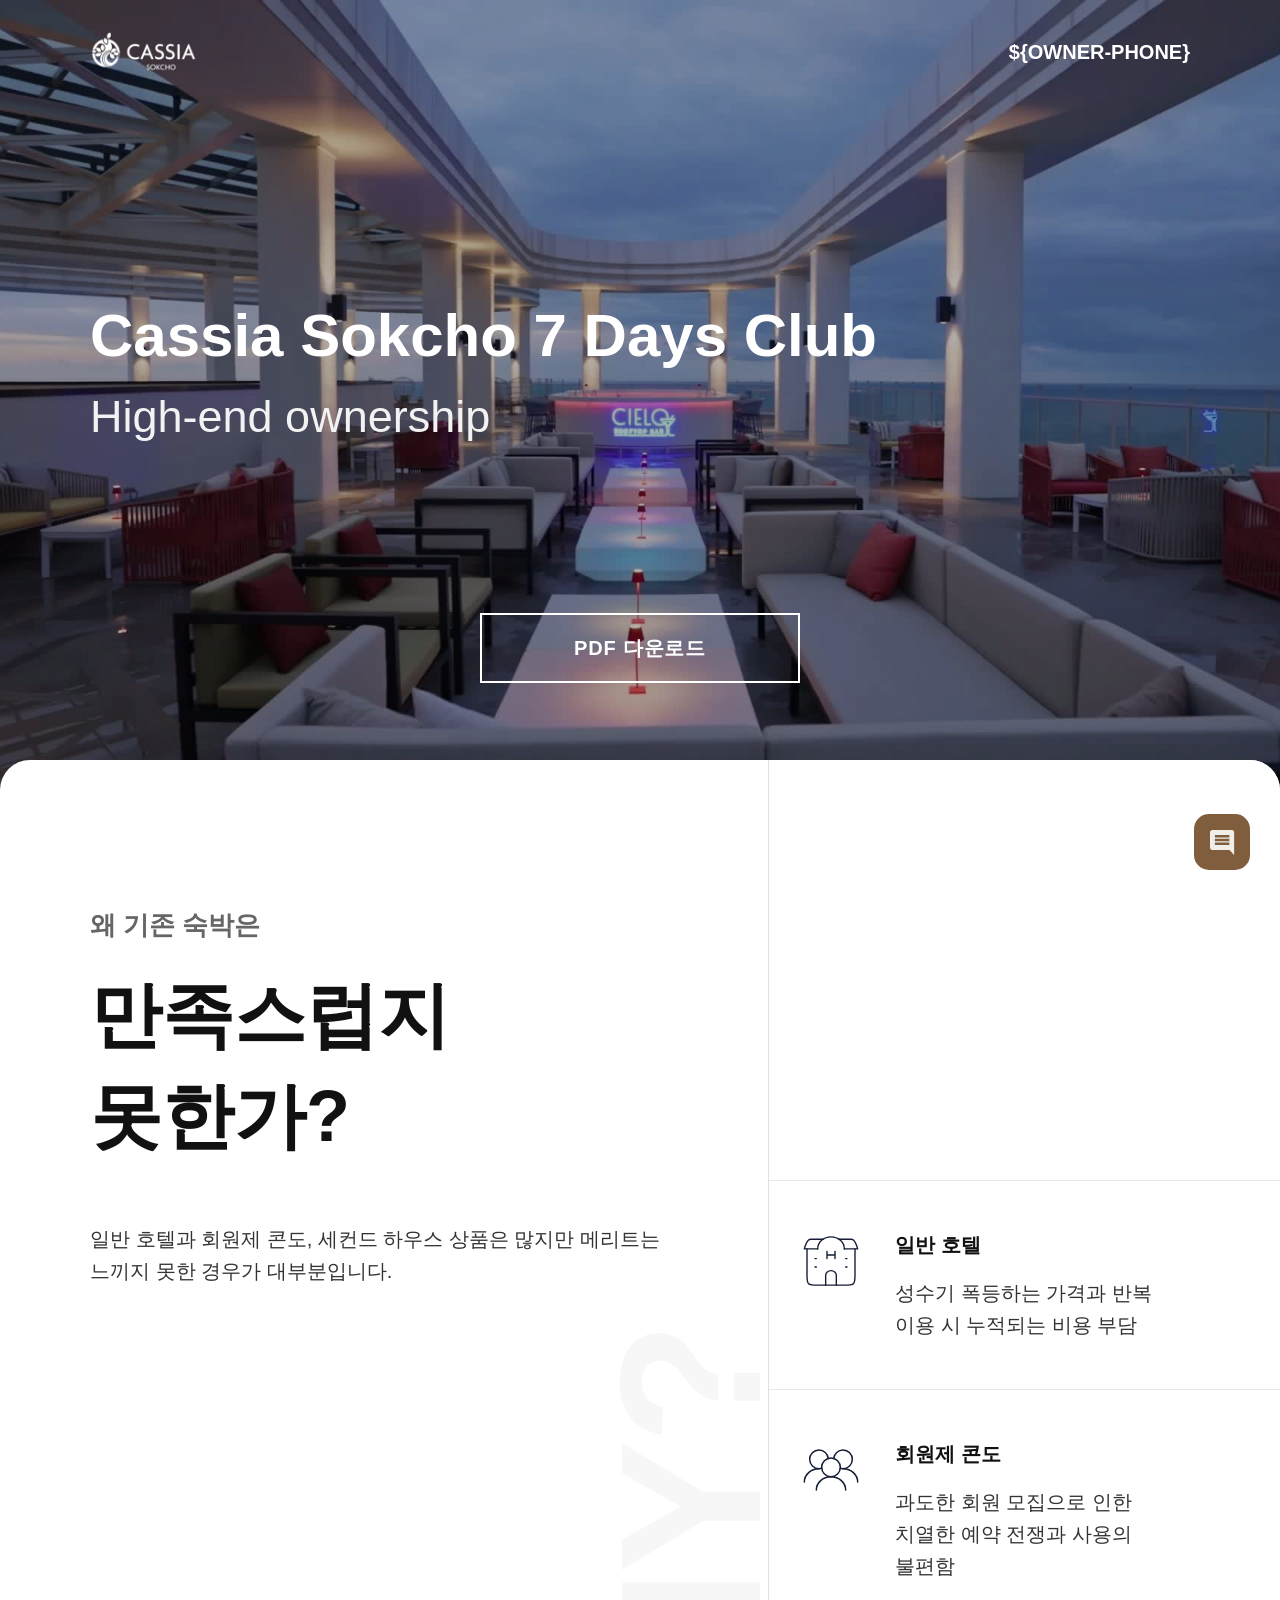
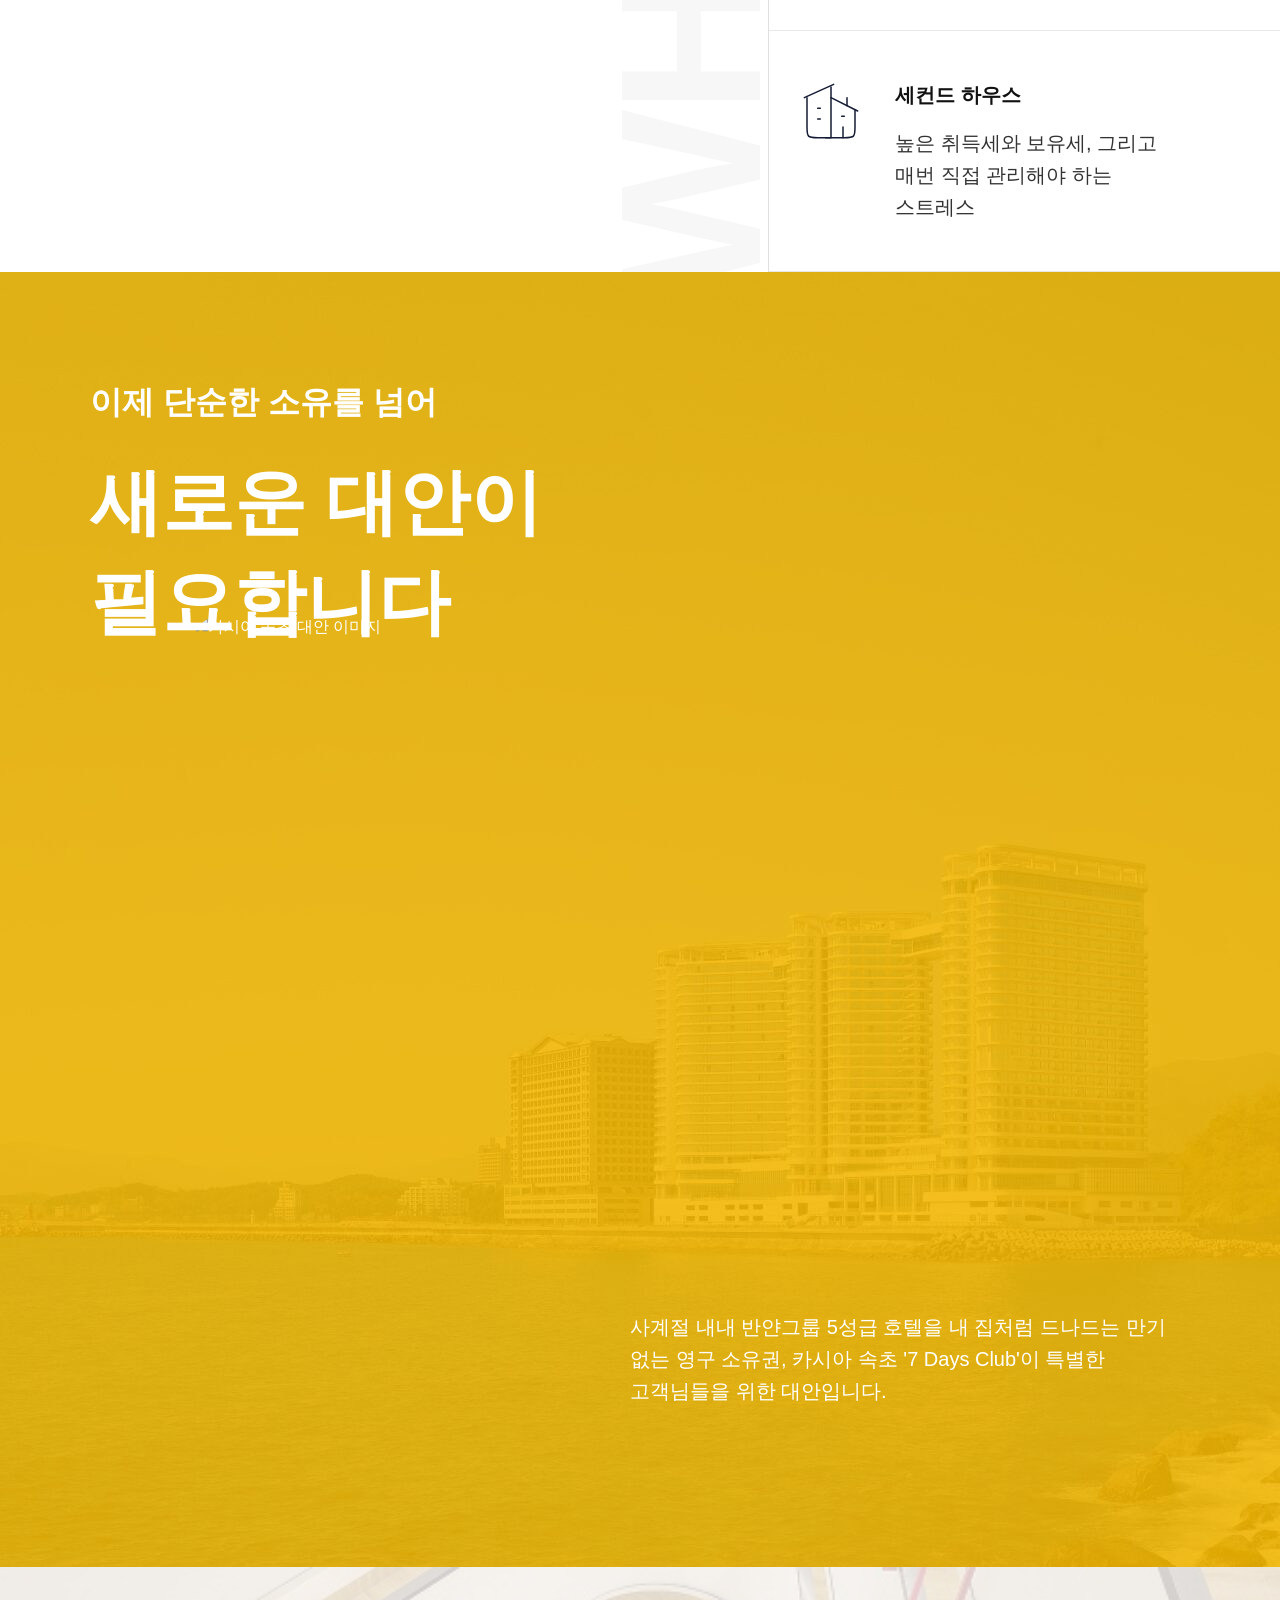
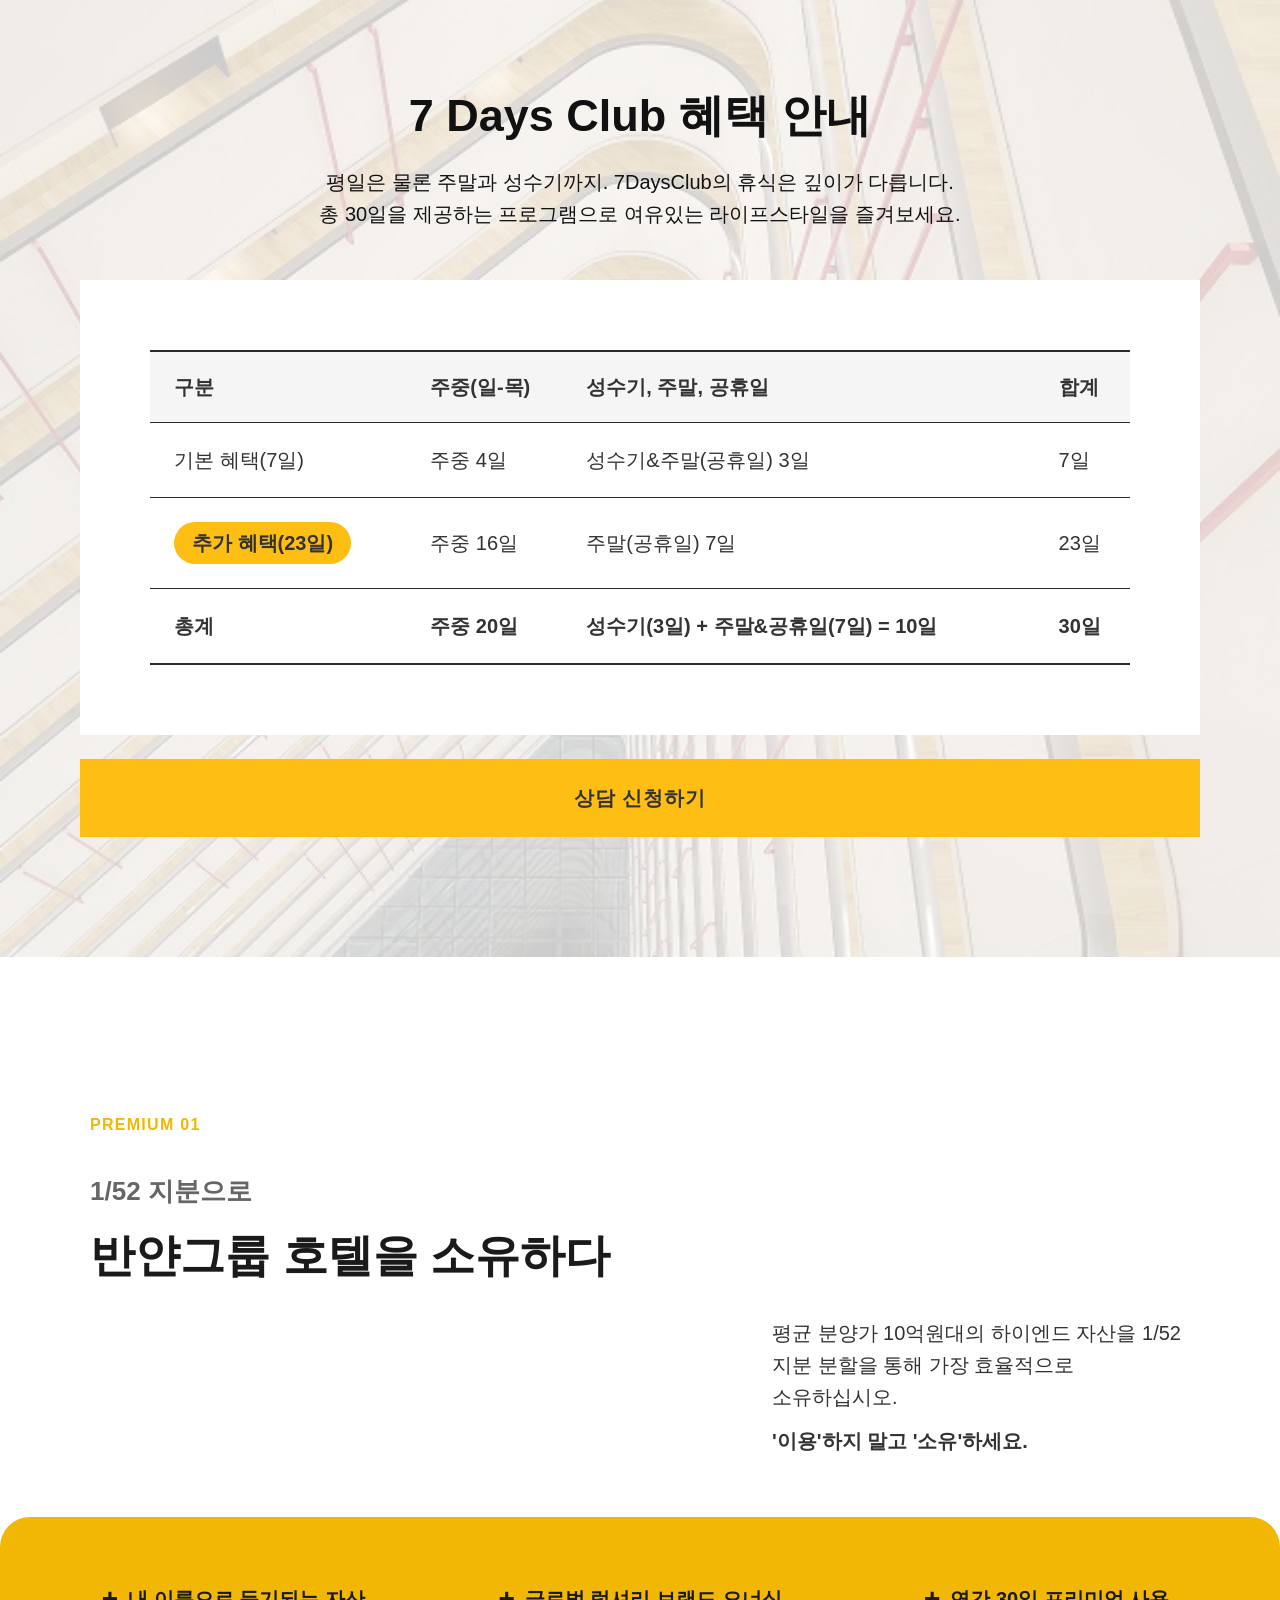
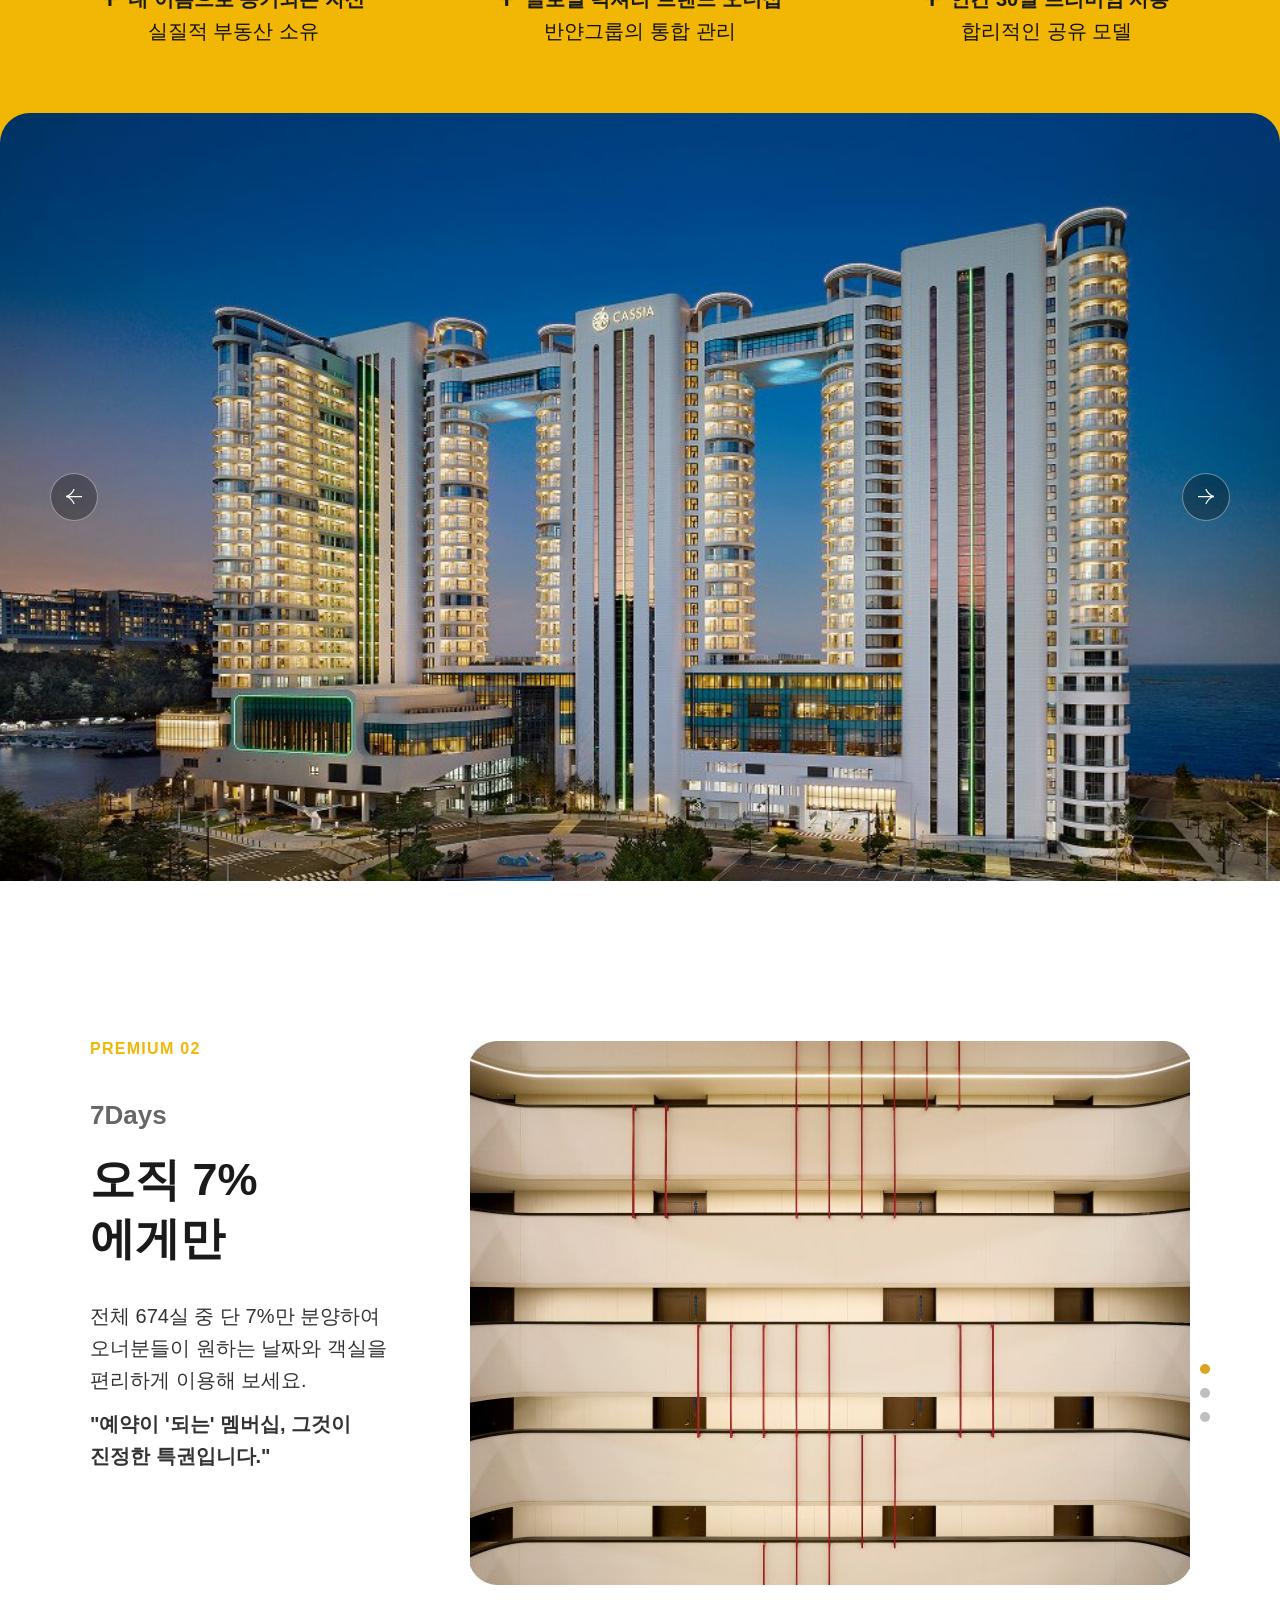
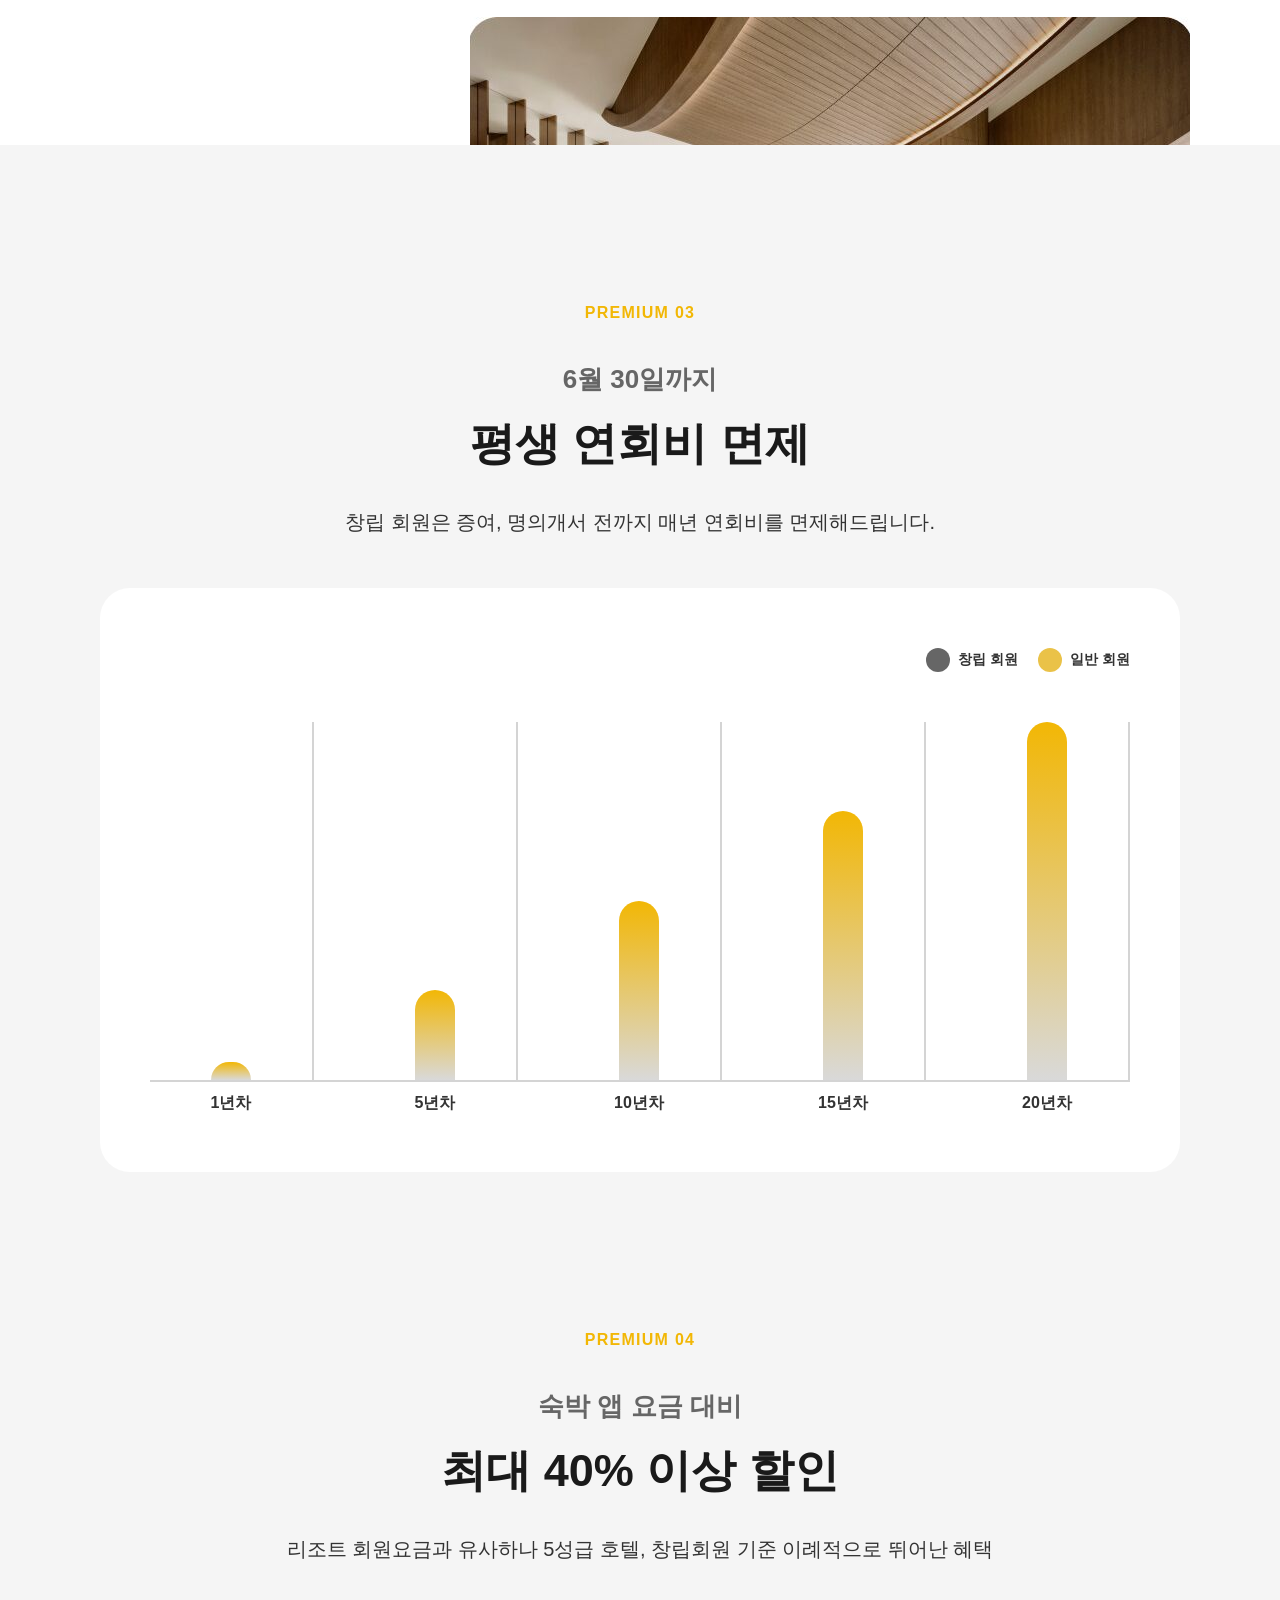
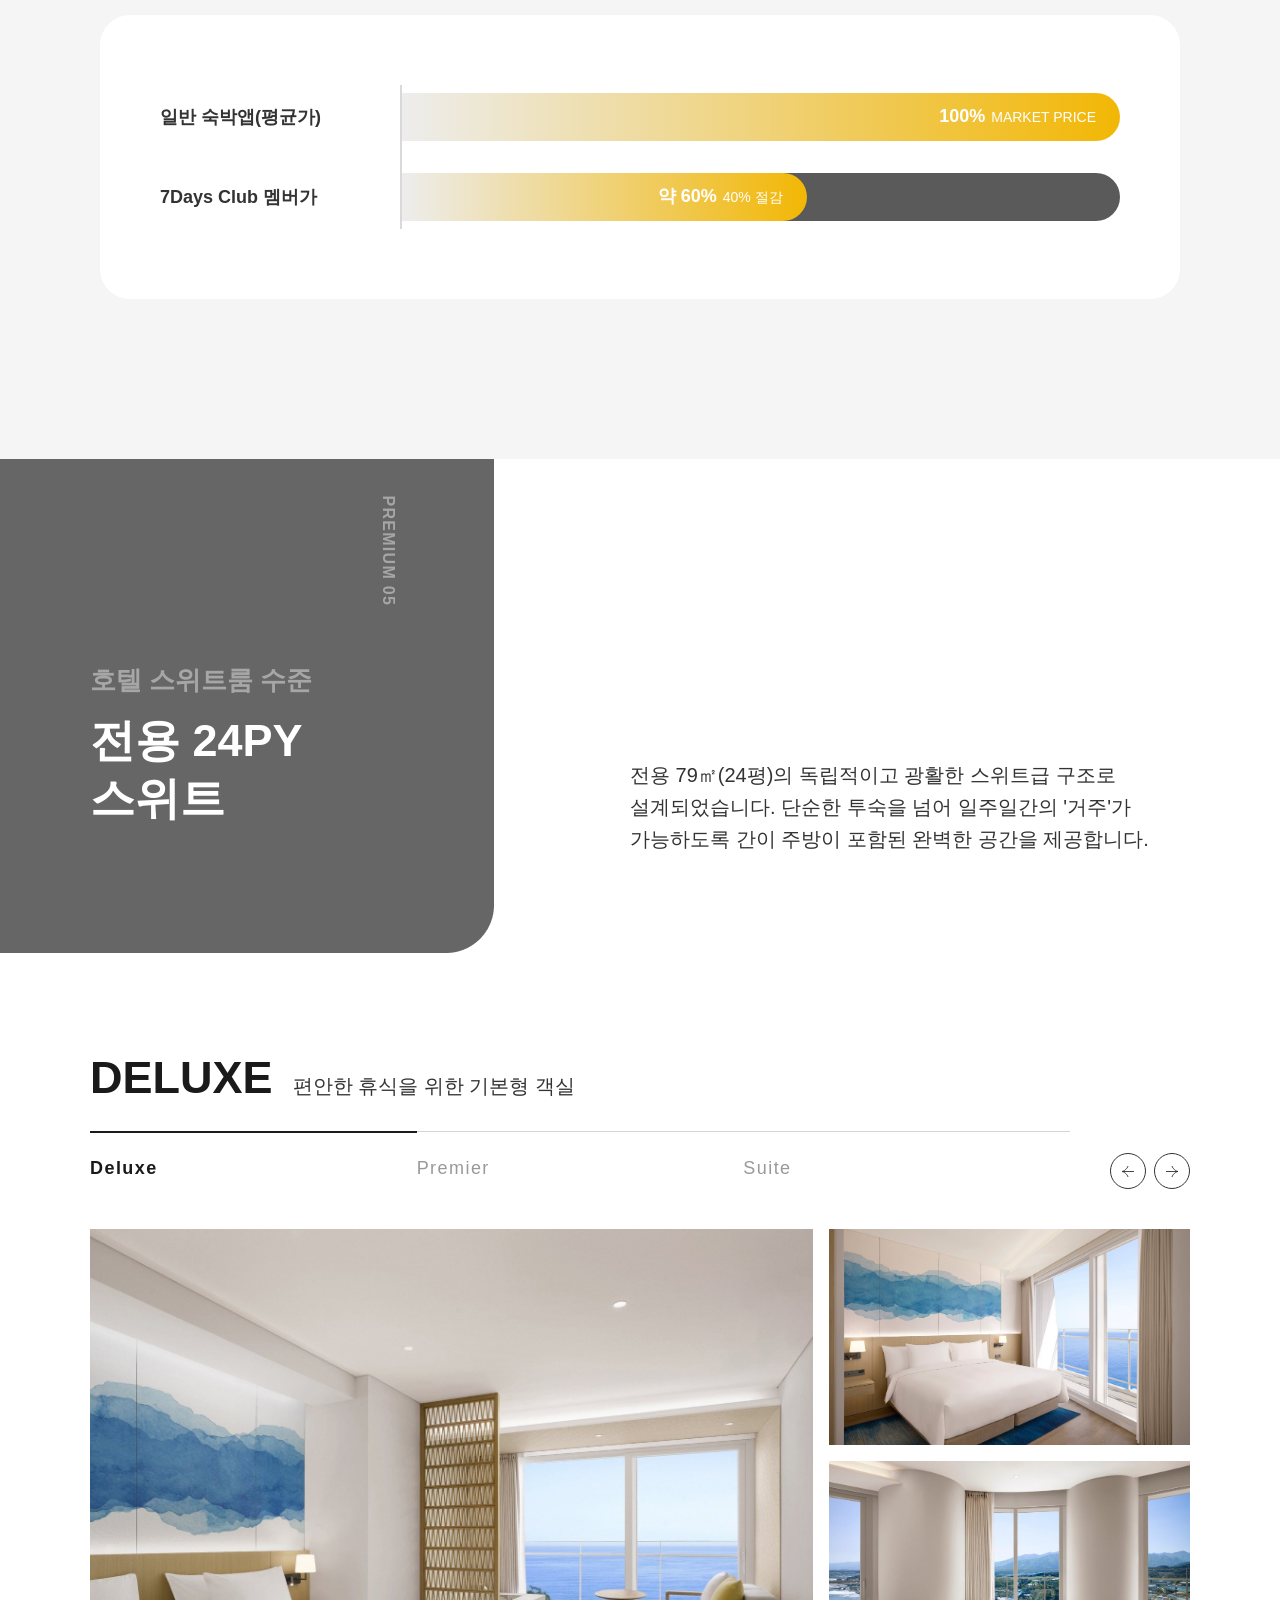
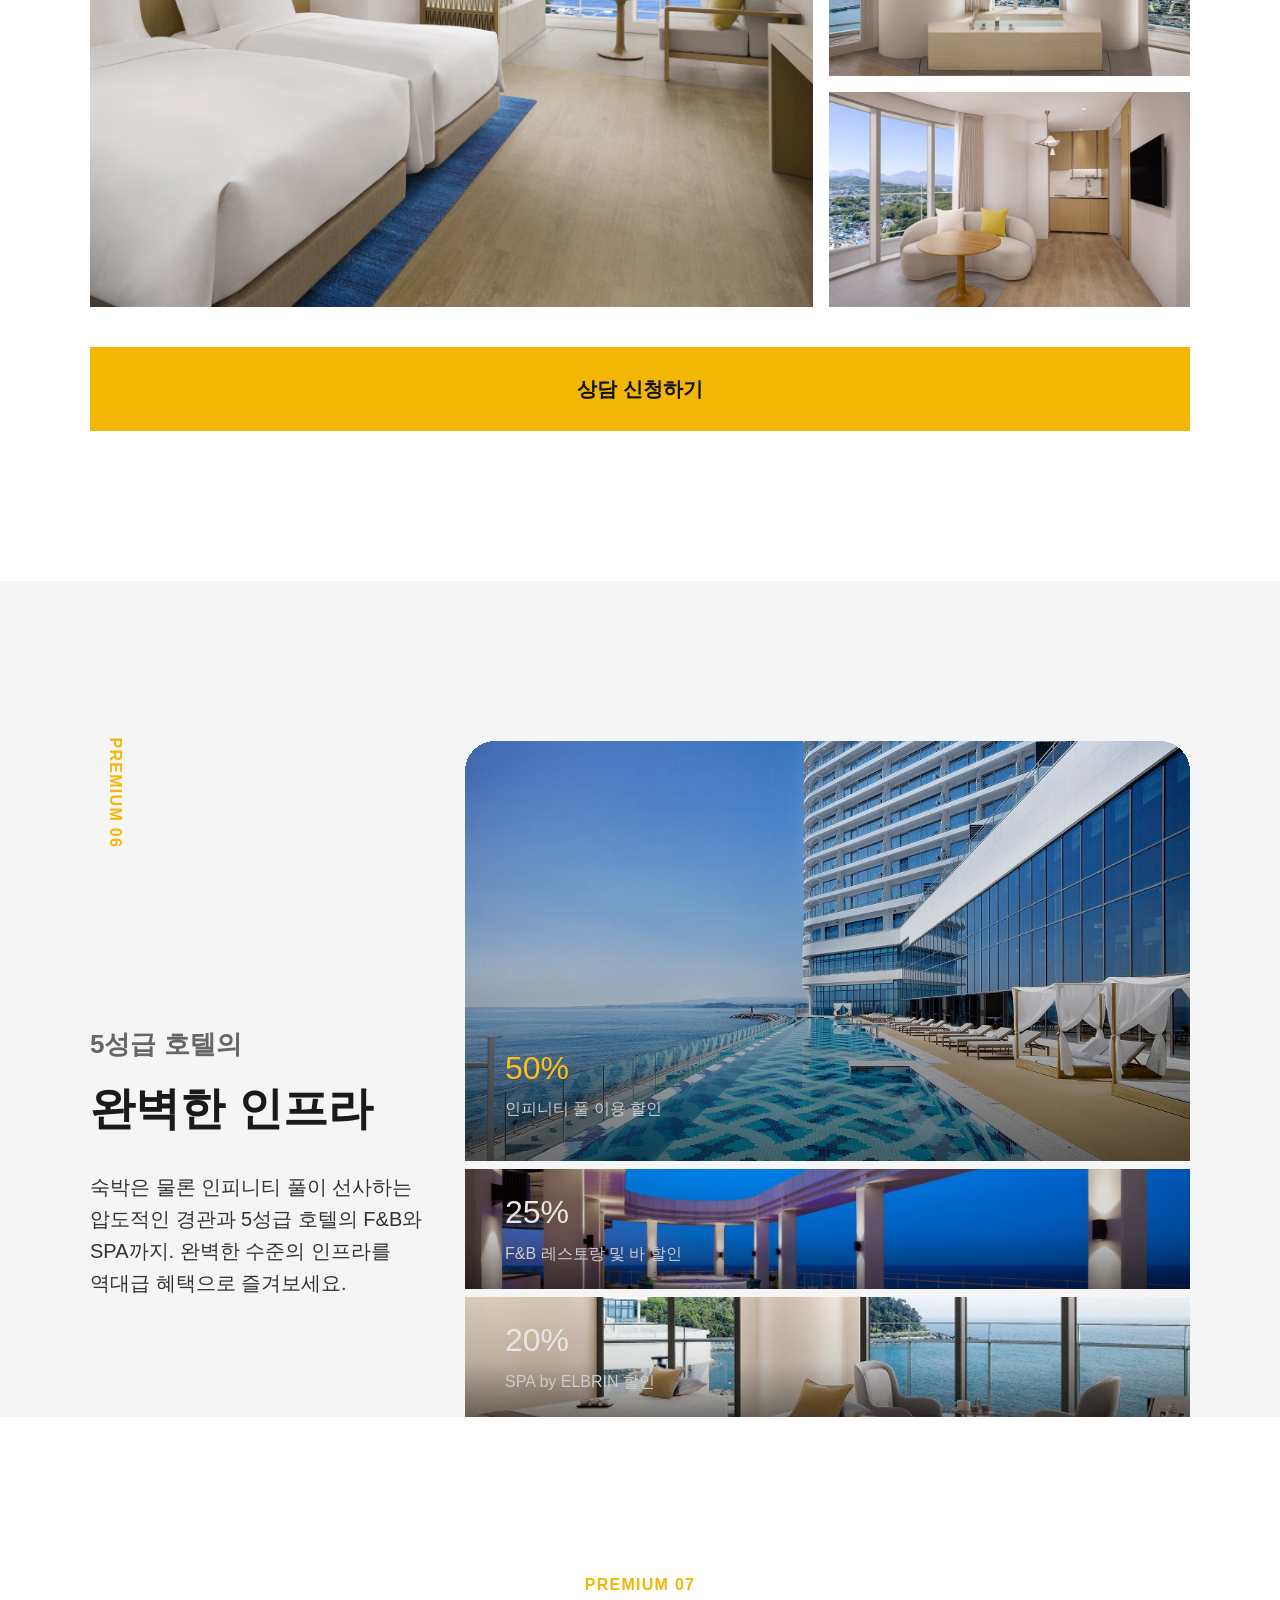
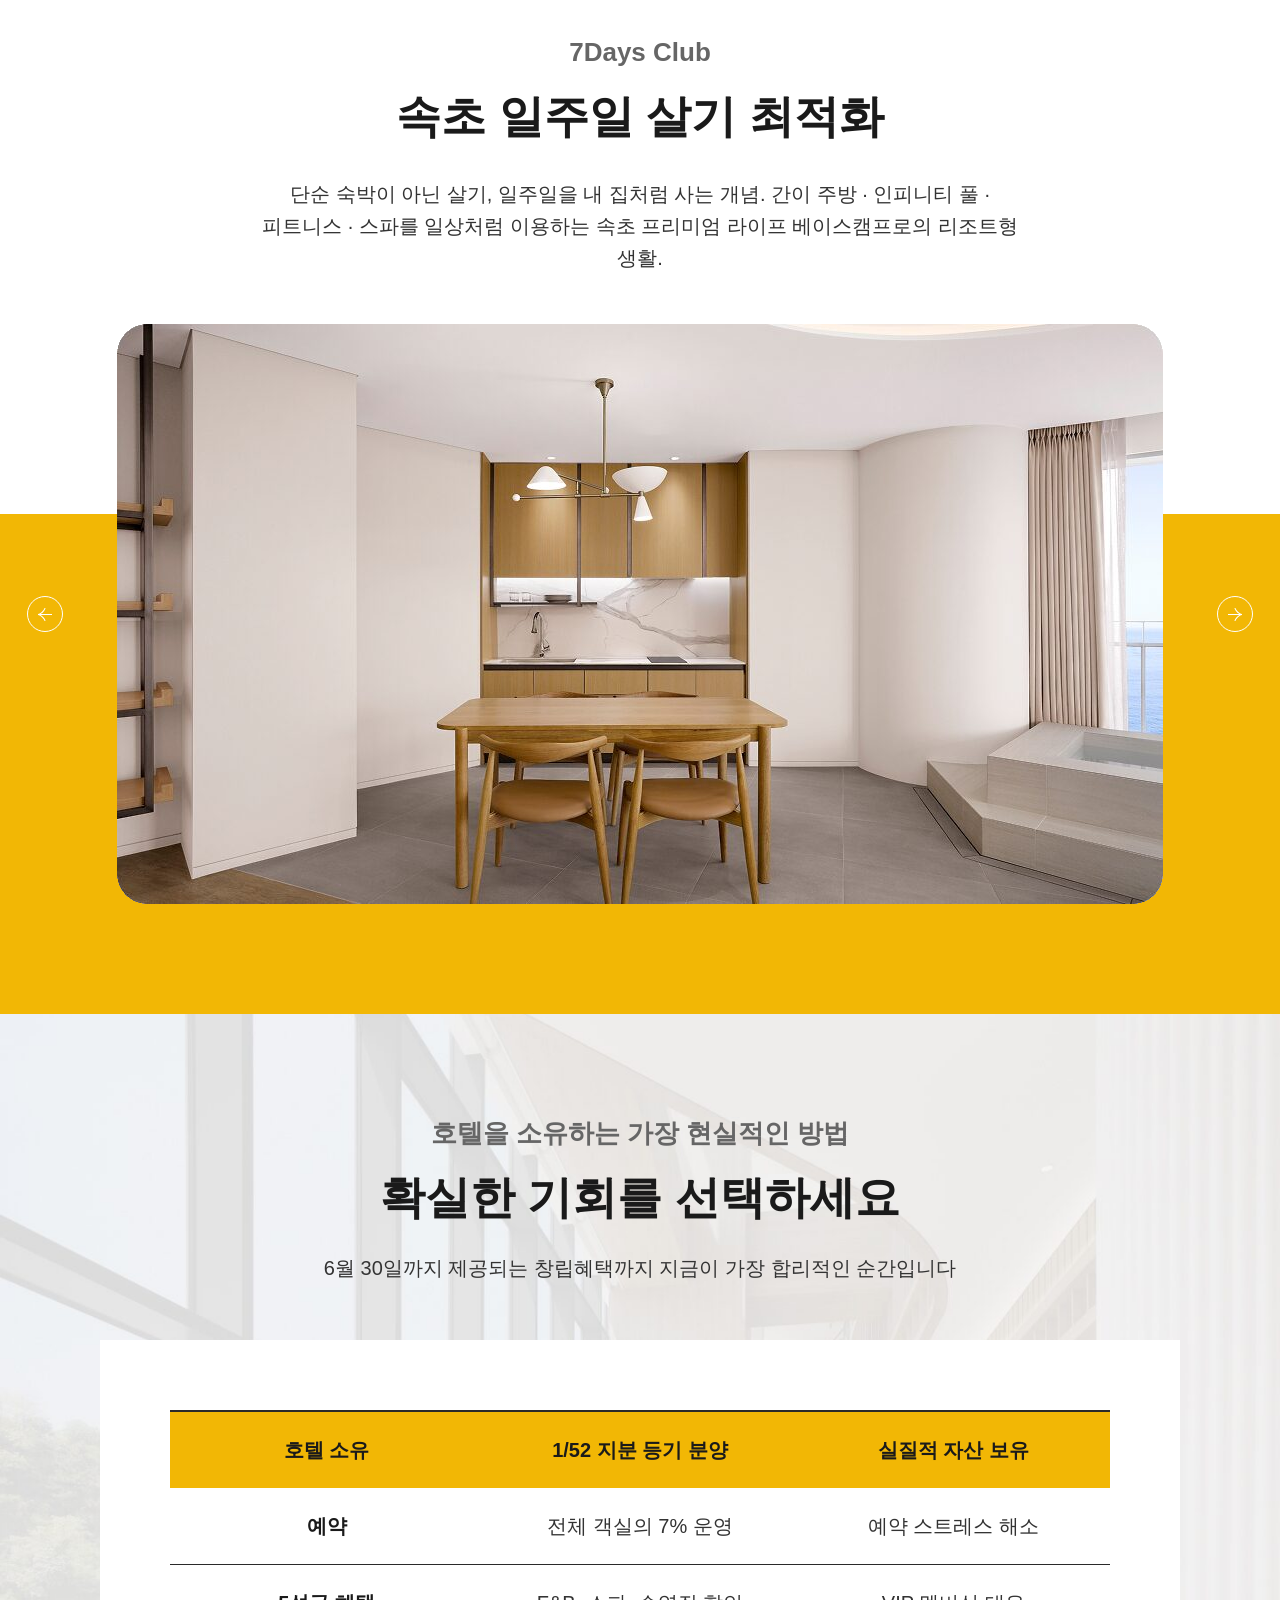
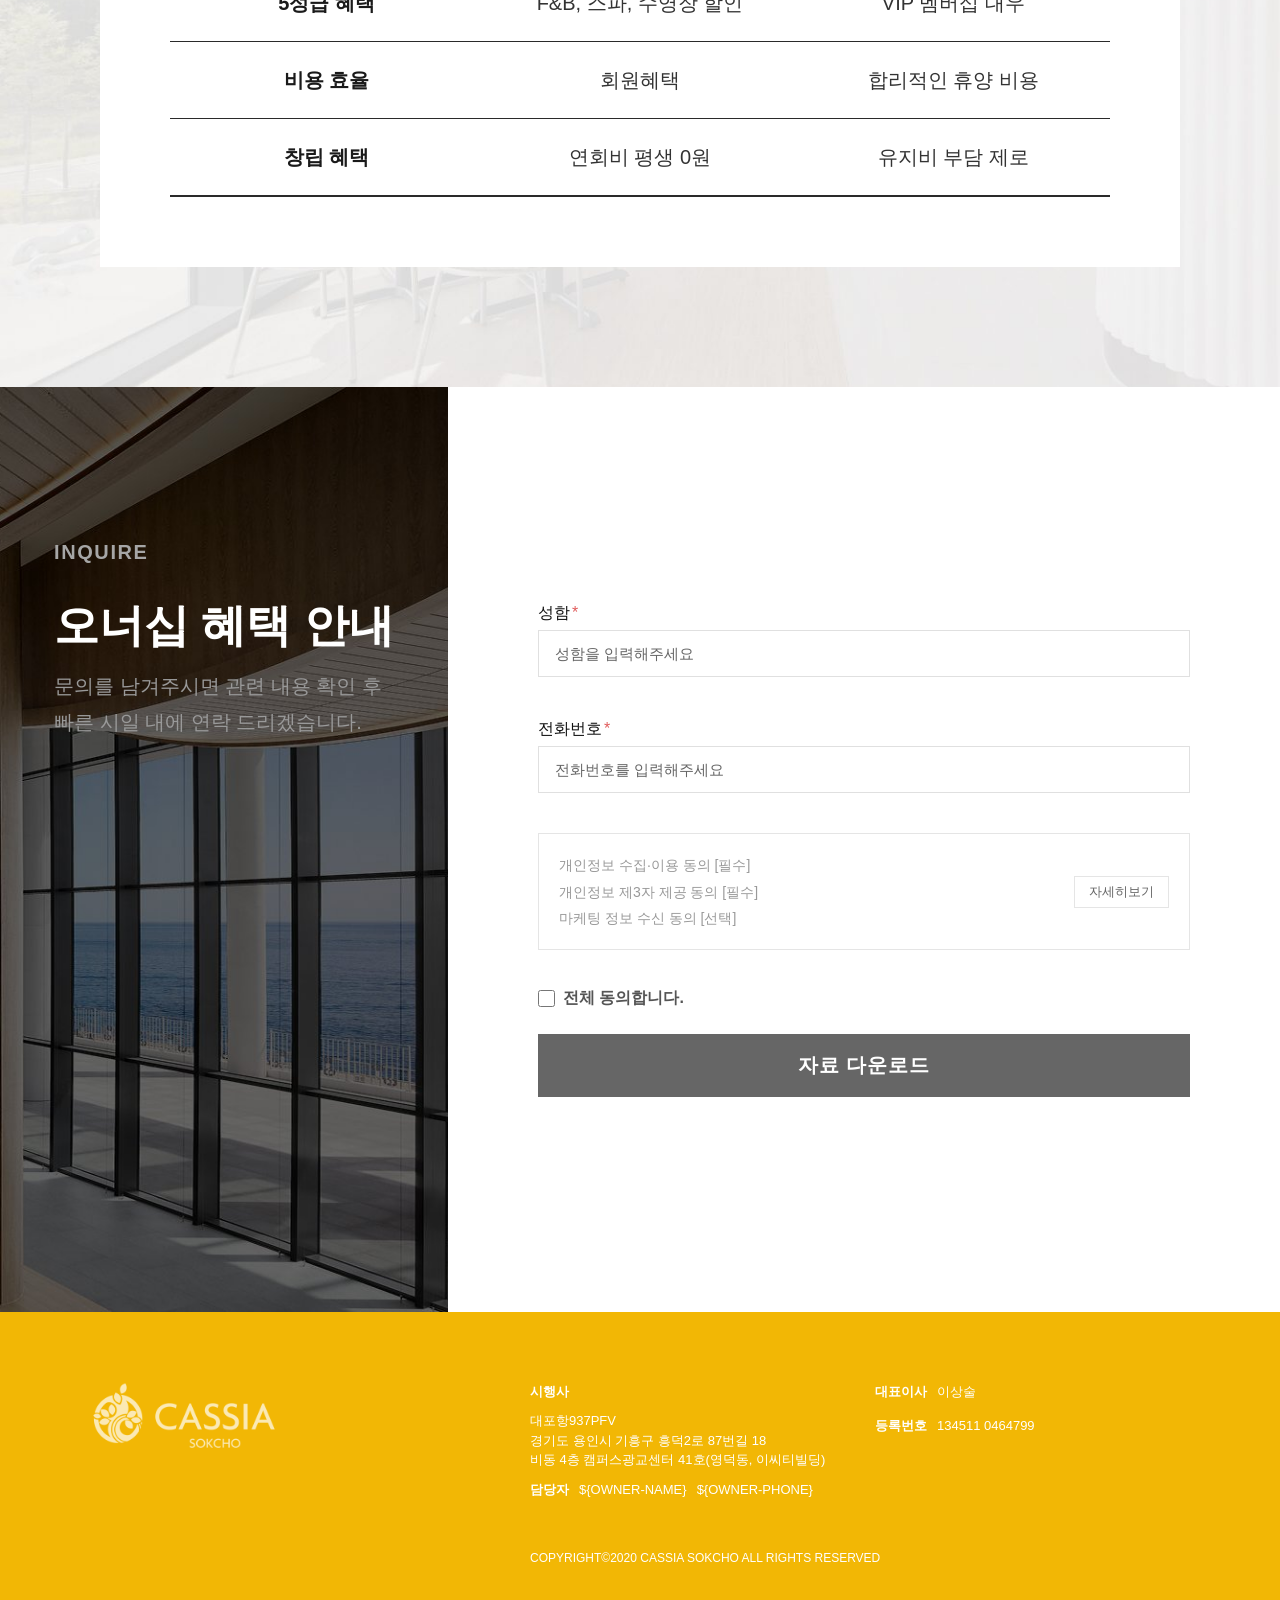
==== commit bb01b315: "update: A·B 룸타입 SIGNATURE → SUITE 명칭 변경 Deluxe/Premier와 일관성을 맞춰 Signature/SIGNATURE 표기를 Suite/SUITE로" ====
--- a/casiasokcho-landing-b/index.html
+++ b/casiasokcho-landing-b/index.html
@@ -26,7 +26,7 @@
         <img data-object="FIXATION" src="images/common/logo_white.svg" alt="CASSIA SOKCHO">
       </a>
     </h1>
-    <a class="tel" href="tel:${OWNER-PHONE}">${OWNER-PHONE}</a>
+    <a data-editable="false" class="tel" href="tel:${OWNER-PHONE}">${OWNER-PHONE}</a>
   </header>
 
   <!-- CONTENT (편집 가능 영역) -->
@@ -344,7 +344,7 @@
           <div class="room-tabs" role="tablist">
             <button type="button" class="room-tab is-active" role="tab" data-idx="0" data-name="DELUXE" data-tagline="편안한 휴식을 위한 기본형 객실">Deluxe</button>
             <button type="button" class="room-tab" role="tab" data-idx="1" data-name="PREMIER" data-tagline="더 여유로운 재류를 위한 균형">Premier</button>
-            <button type="button" class="room-tab" role="tab" data-idx="2" data-name="SIGNATURE" data-tagline="경험의 정점을 원하는 순간을 위해">Signature</button>
+            <button type="button" class="room-tab" role="tab" data-idx="2" data-name="SUITE" data-tagline="경험의 정점을 원하는 순간을 위해">Suite</button>
           </div>
           <div class="room-nav">
             <button type="button" class="btn-room-prev" aria-label="이전">
@@ -404,22 +404,22 @@
             </div>
             <div class="swiper-slide">
               <div class="room-slide-info">
-                <p class="room-slide-name">SIGNATURE</p>
+                <p class="room-slide-name">SUITE</p>
                 <p class="room-slide-tagline">경험의 정점을 원하는 순간을 위해</p>
               </div>
               <div class="room-gallery" data-type-idx="2">
                 <button type="button" class="room-gallery-main" data-img-idx="0" aria-label="확대 보기">
-                  <img data-editable="false" data-uid="home-ct-img-sig-1" src="images/sub/sig-img-1.jpg" alt="Signature 대표 이미지">
+                  <img data-editable="false" data-uid="home-ct-img-sig-1" src="images/sub/sig-img-1.jpg" alt="Suite 대표 이미지">
                 </button>
                 <div class="room-gallery-sub">
                   <button type="button" class="room-gallery-sub-item" data-img-idx="1" aria-label="확대 보기">
-                    <img data-editable="false" data-uid="home-ct-img-sig-2" src="images/sub/sig-img-2.jpg" alt="Signature 이미지 2">
+                    <img data-editable="false" data-uid="home-ct-img-sig-2" src="images/sub/sig-img-2.jpg" alt="Suite 이미지 2">
                   </button>
                   <button type="button" class="room-gallery-sub-item" data-img-idx="2" aria-label="확대 보기">
-                    <img data-editable="false" data-uid="home-ct-img-sig-3" src="images/sub/sig-img-3.jpg" alt="Signature 이미지 3">
+                    <img data-editable="false" data-uid="home-ct-img-sig-3" src="images/sub/sig-img-3.jpg" alt="Suite 이미지 3">
                   </button>
                   <button type="button" class="room-gallery-sub-item" data-img-idx="3" aria-label="확대 보기">
-                    <img data-editable="false" data-uid="home-ct-img-sig-4" src="images/sub/sig-img-4.jpg" alt="Signature 이미지 4">
+                    <img data-editable="false" data-uid="home-ct-img-sig-4" src="images/sub/sig-img-4.jpg" alt="Suite 이미지 4">
                   </button>
                 </div>
               </div>
